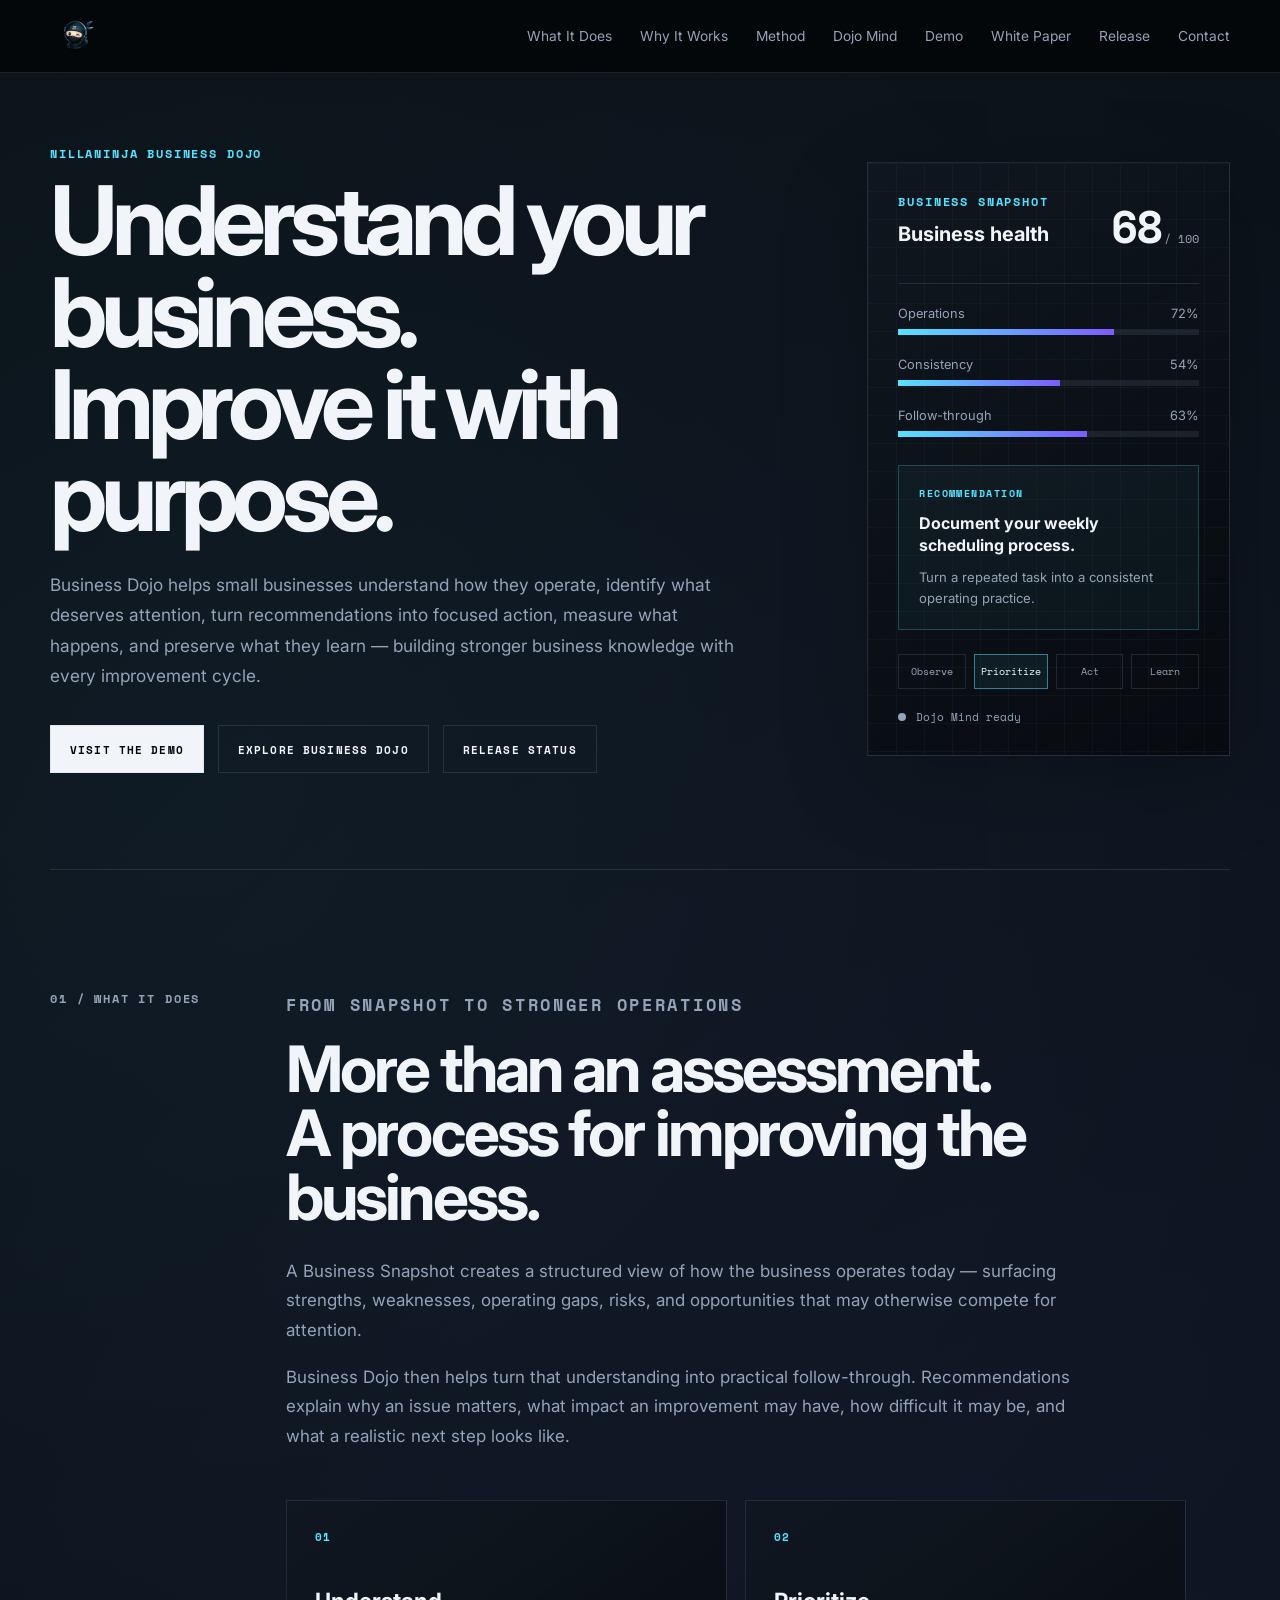
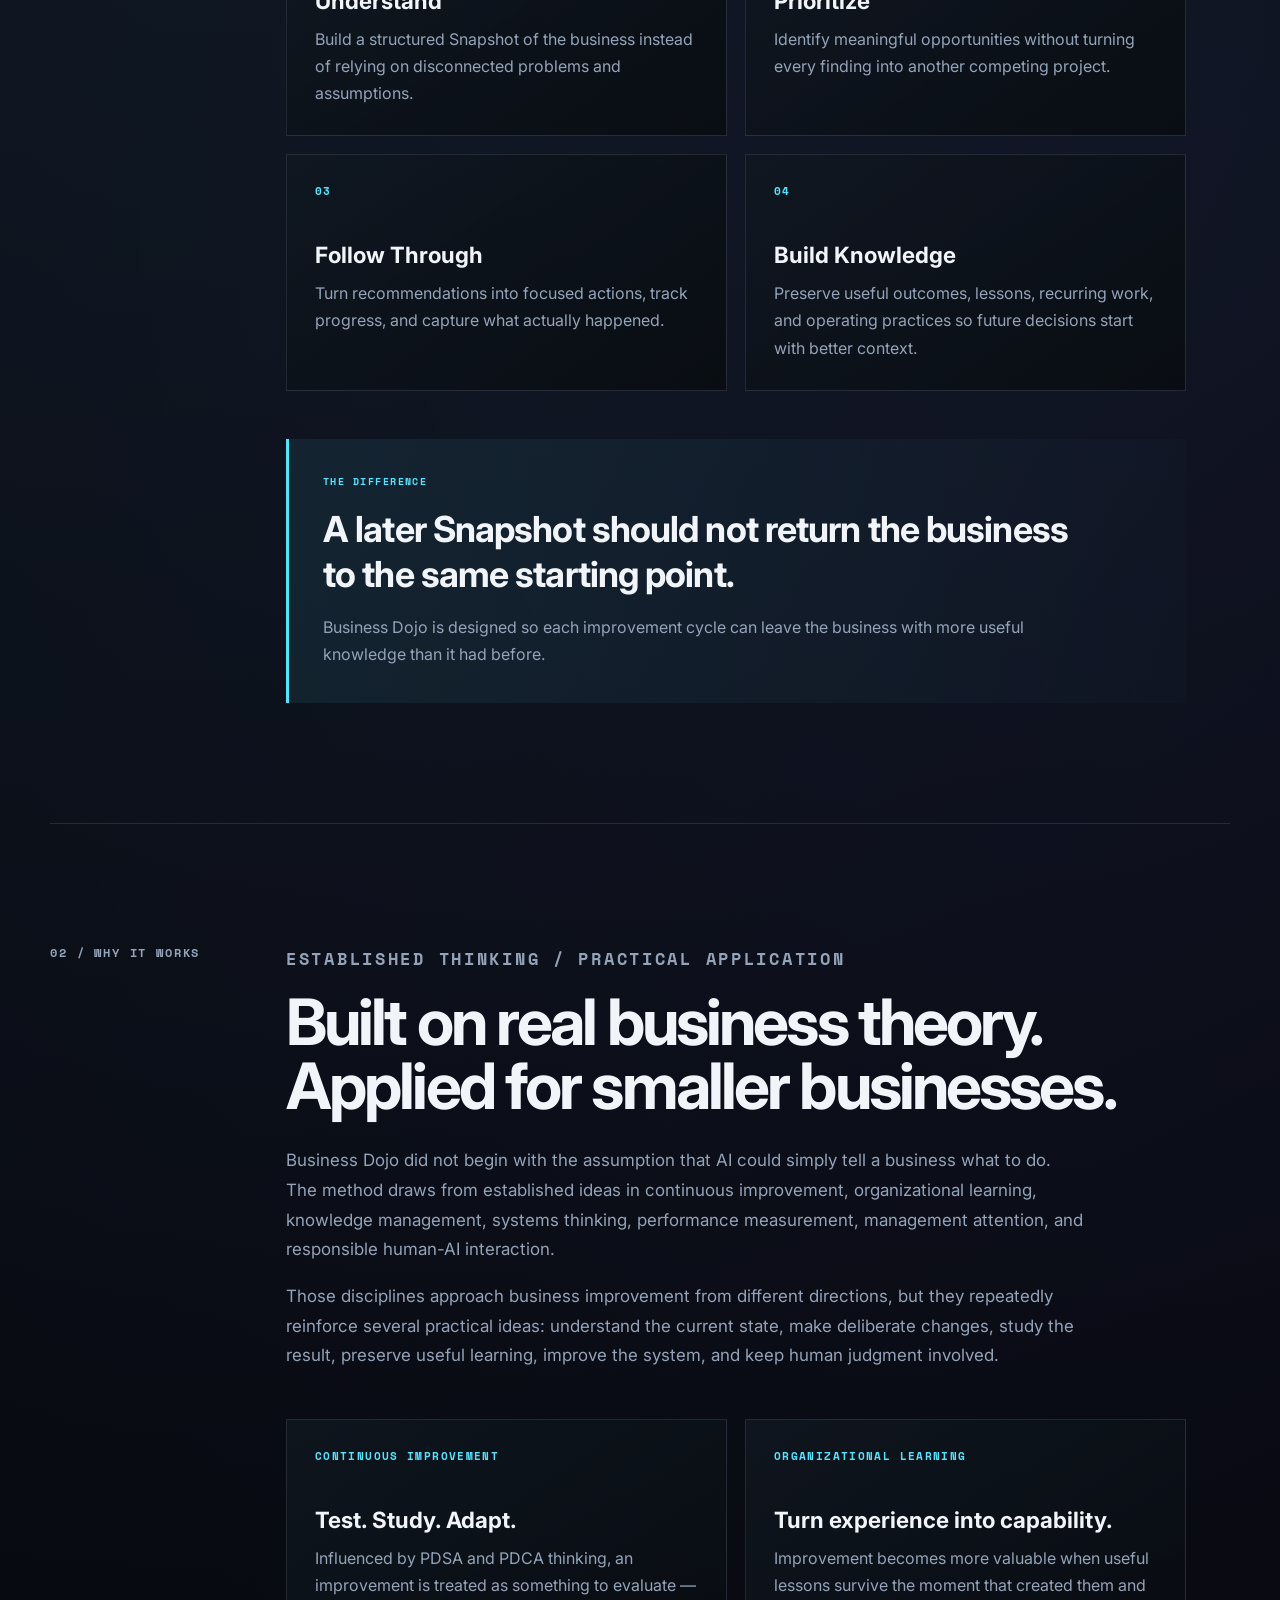
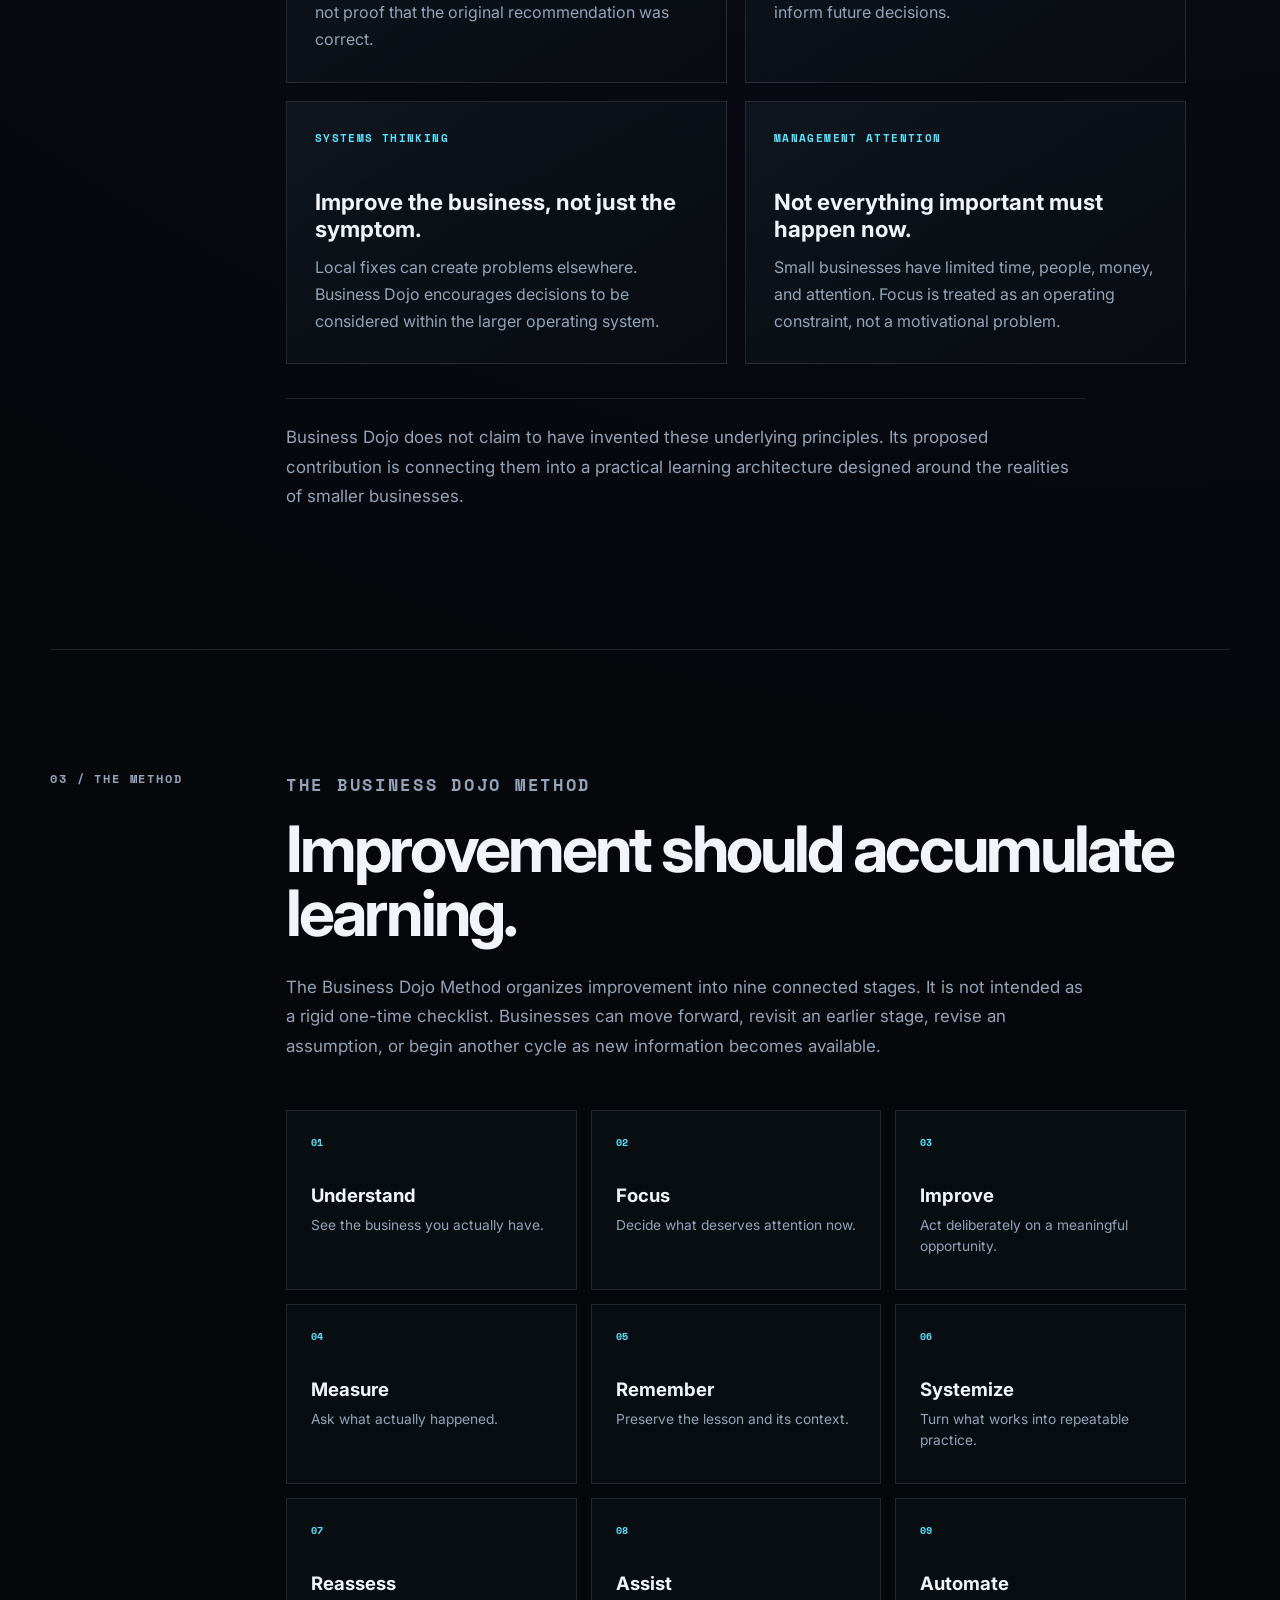
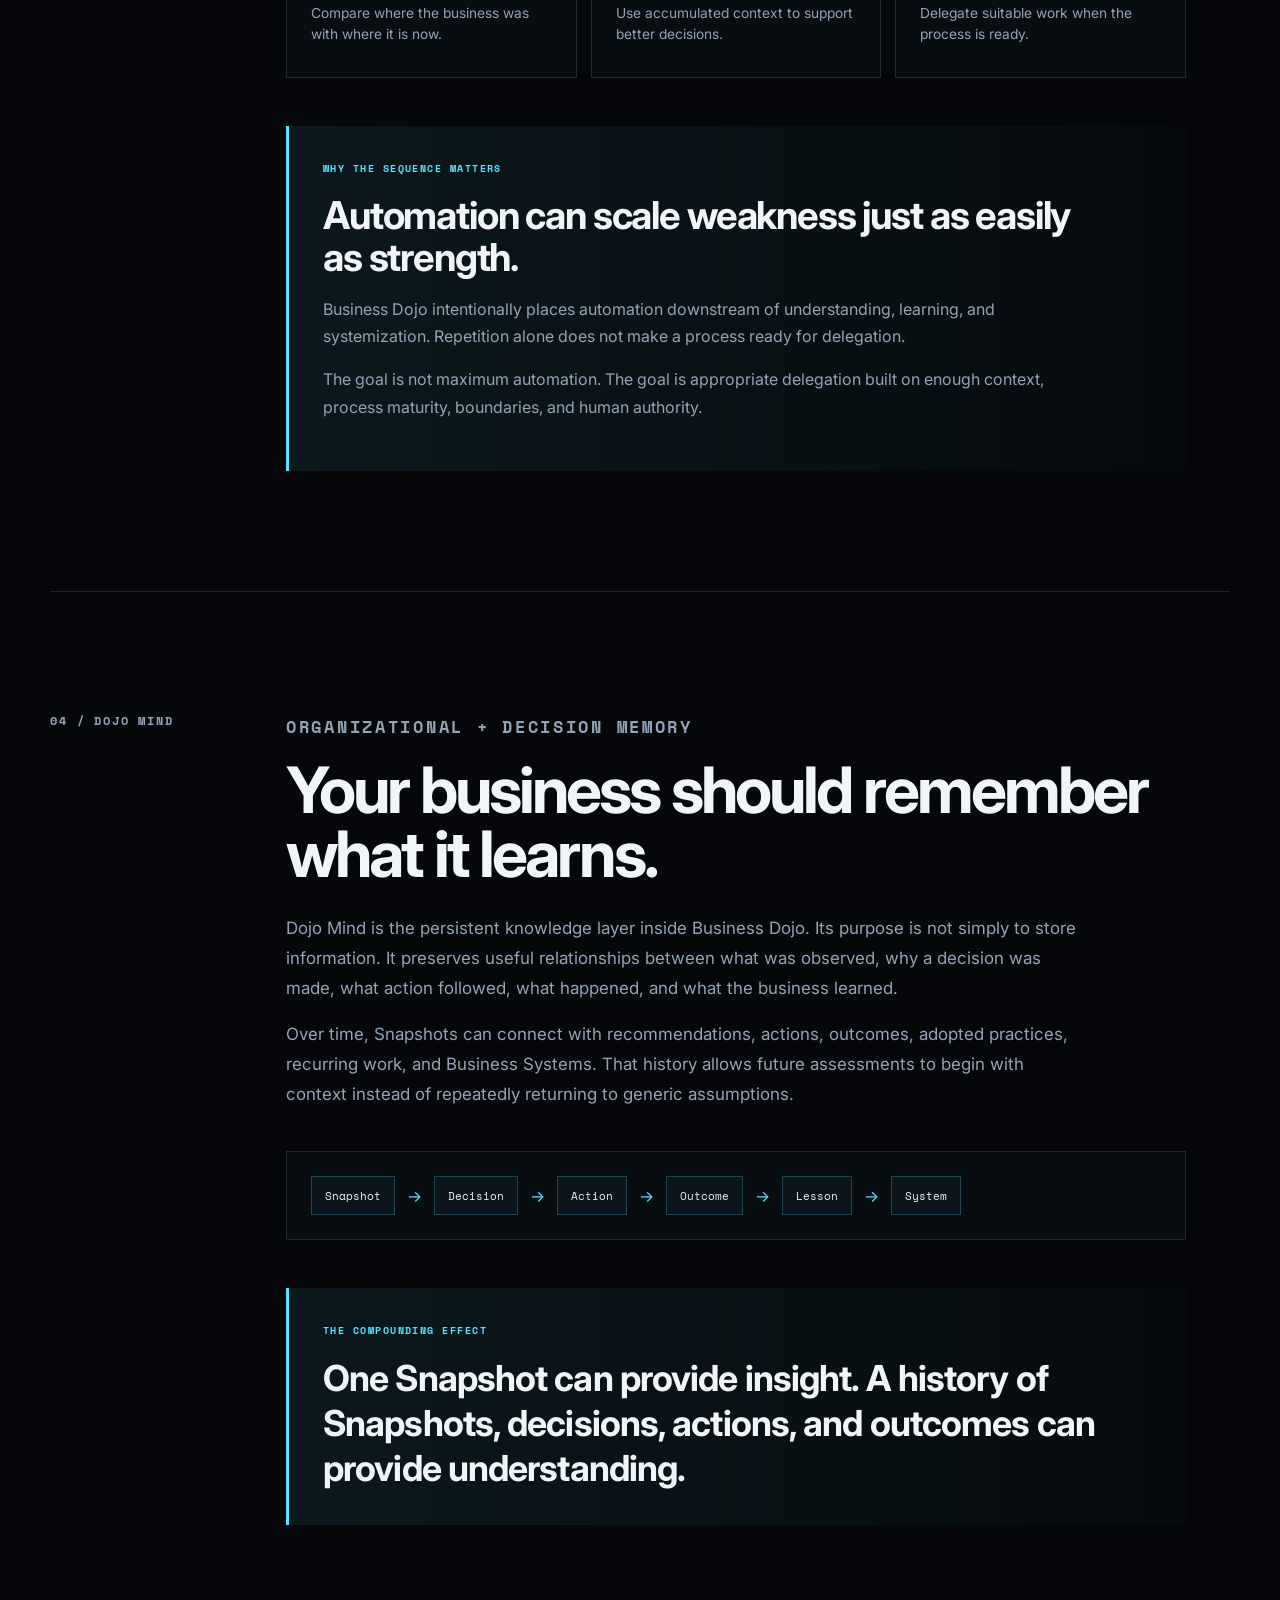
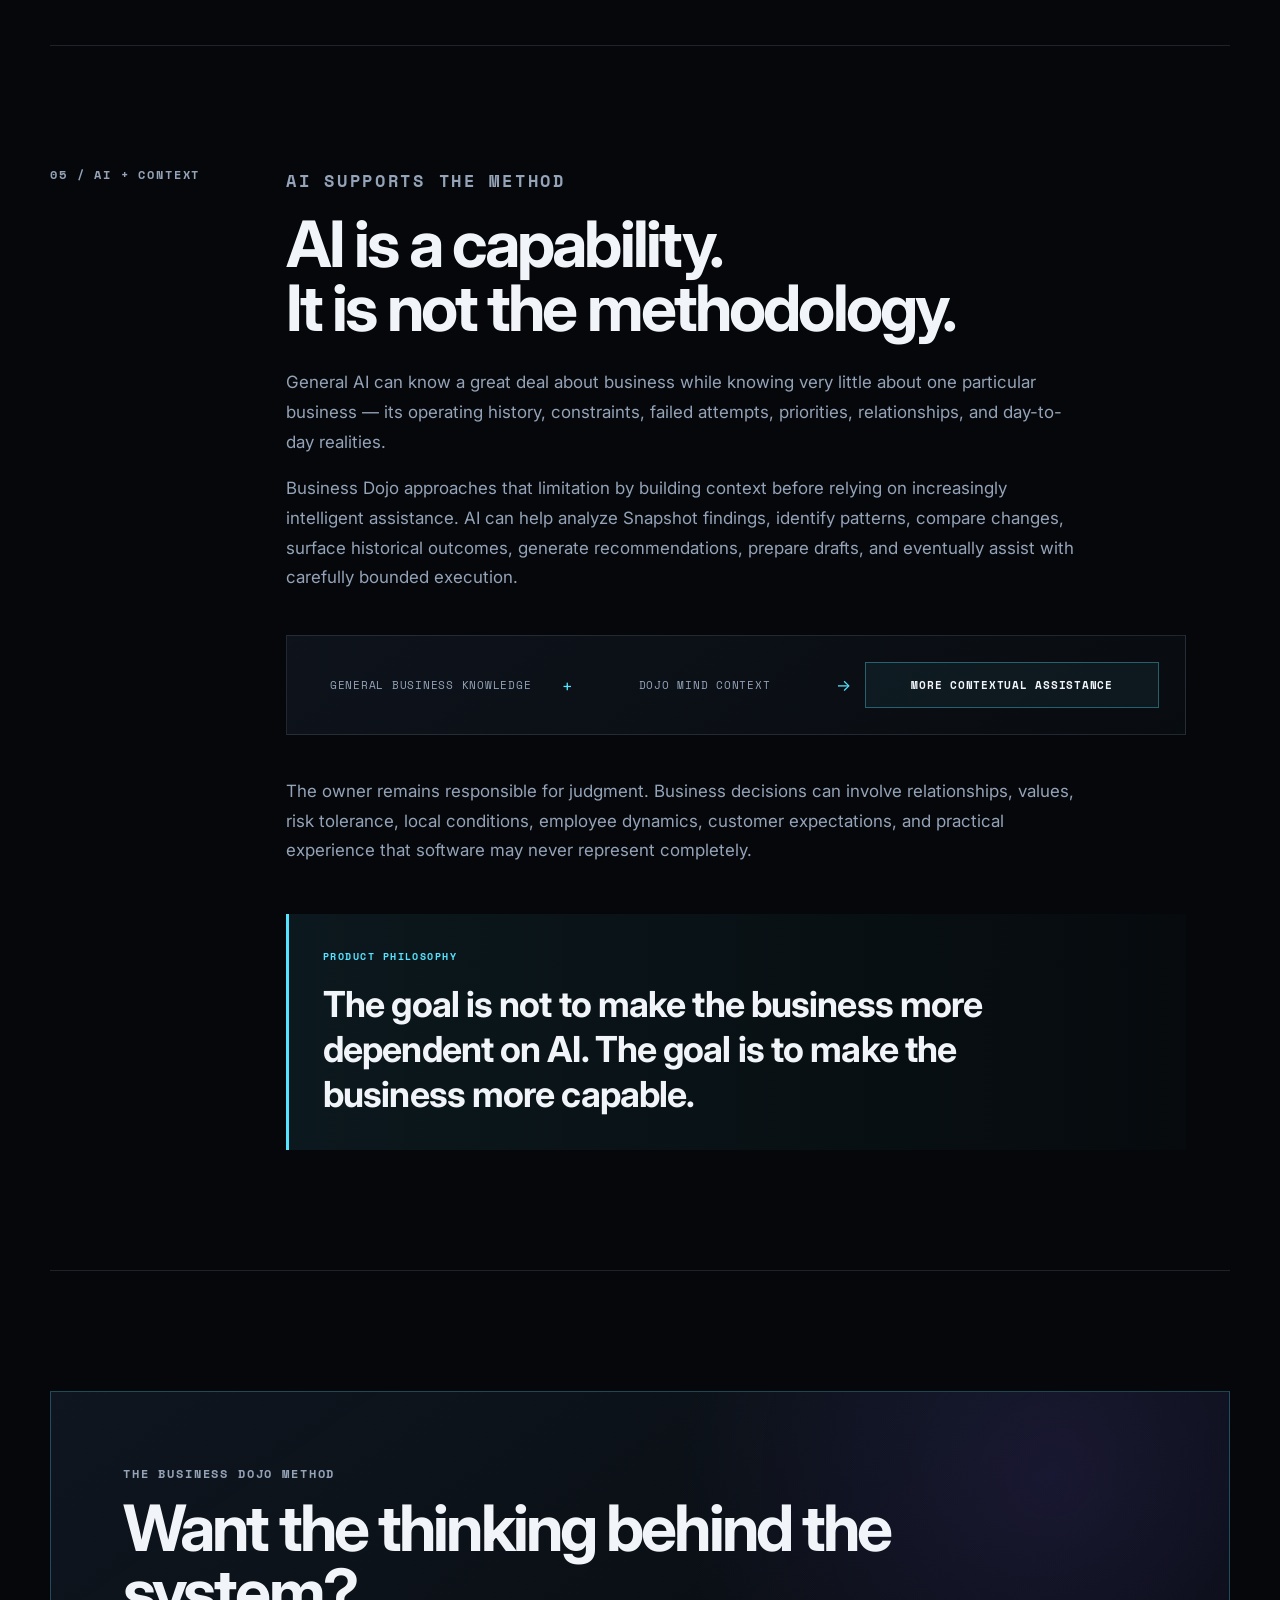
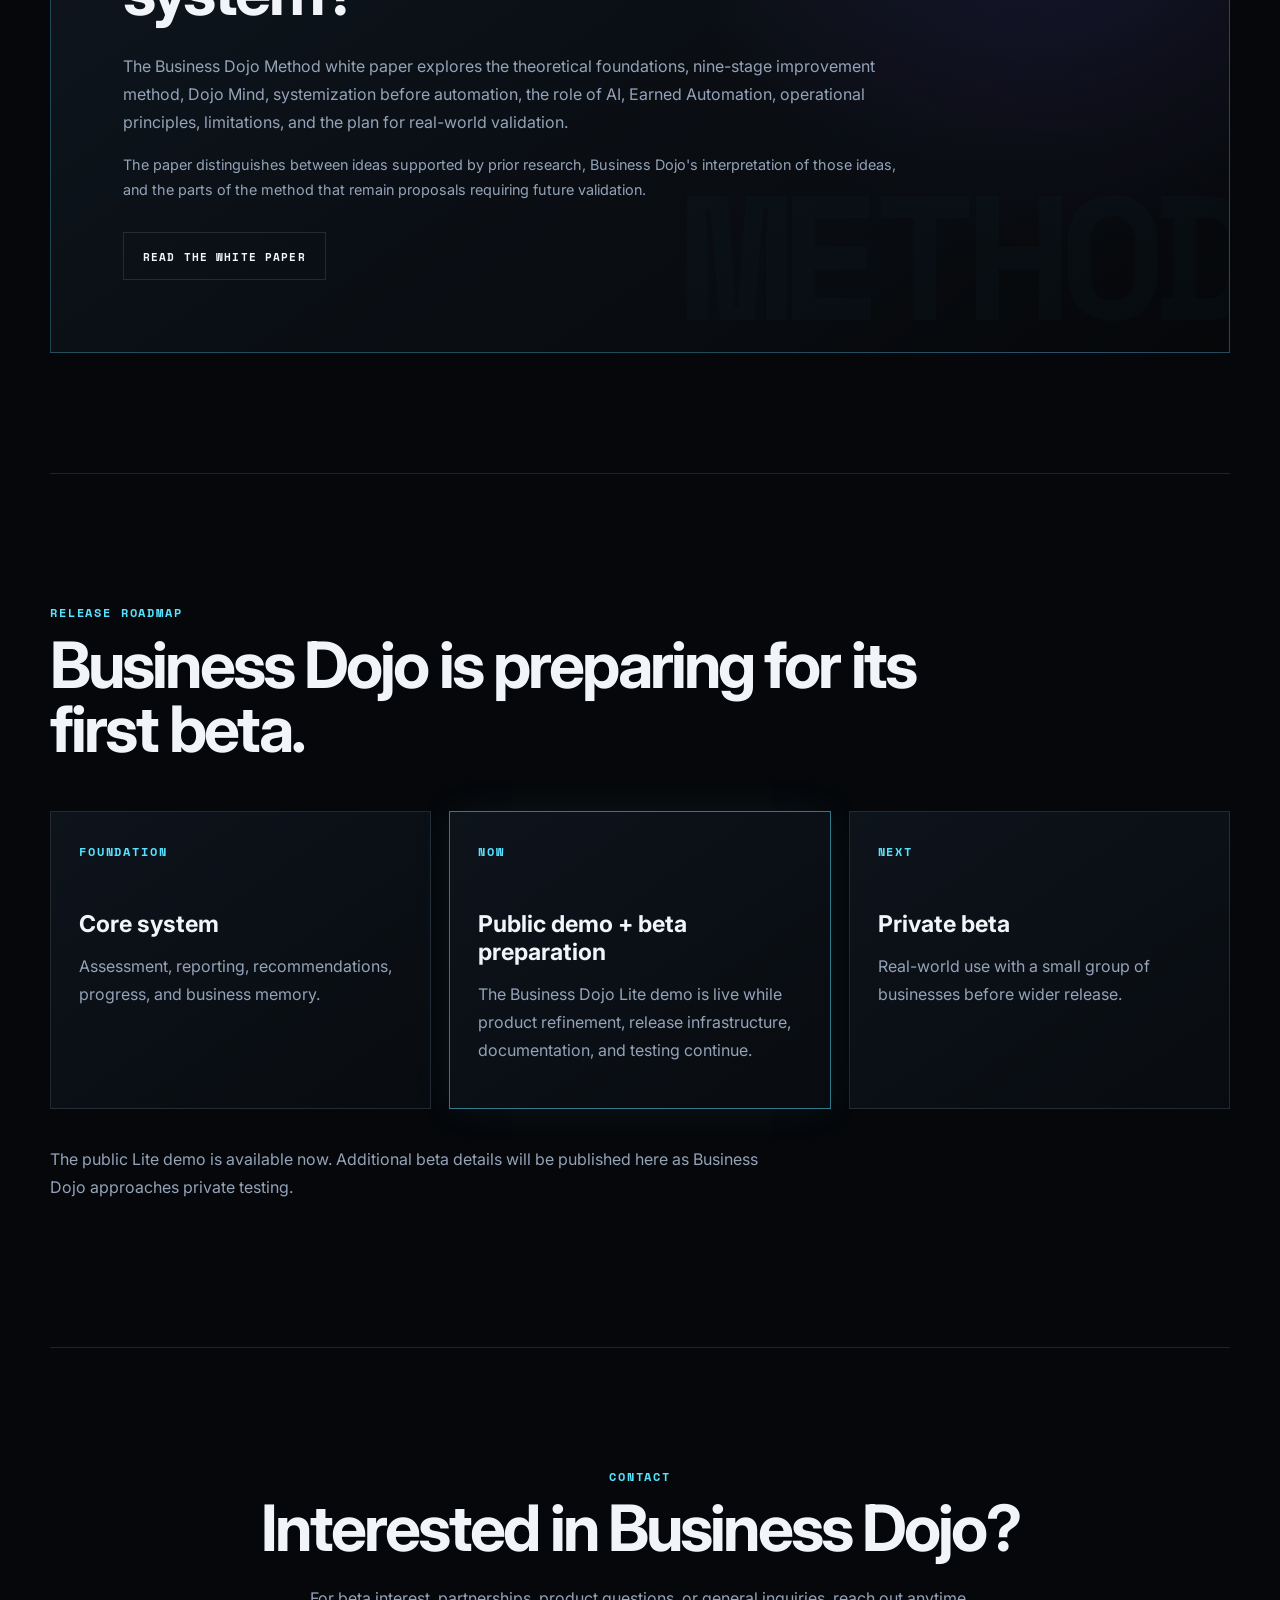
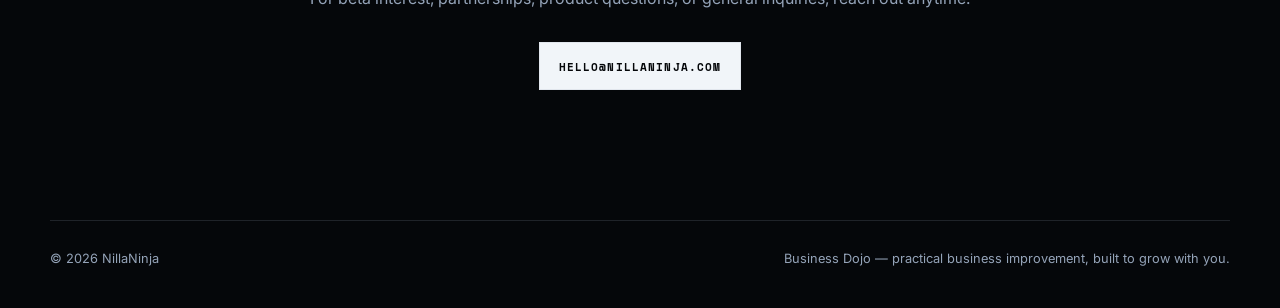
==== index.html @ 805e082b "Polish public release messaging" ====
<!DOCTYPE html>
<html lang="en">
<head>
  <meta charset="UTF-8" />
  <meta name="viewport" content="width=device-width, initial-scale=1.0" />

  <title>Business Dojo | Small Business Improvement System | NillaNinja</title>

  <meta
    name="description"
    content="Business Dojo helps small businesses assess operations, prioritize improvements, track outcomes, preserve business knowledge, and build stronger systems over time."
  />
  <meta name="robots" content="index, follow" />
  <meta name="author" content="NillaNinja" />

  <link rel="canonical" href="https://nillaninja.com/" />

  <meta property="og:type" content="website" />
  <meta property="og:image" content="https://nillaninja.com/assets/social/business-dojo-og.png" />
  <meta property="og:image:width" content="1200" />
  <meta property="og:image:height" content="630" />
  <meta property="og:site_name" content="NillaNinja" />
  <meta property="og:title" content="Business Dojo | Small Business Improvement System" />
  <meta
    property="og:description"
    content="Business Dojo helps small businesses assess operations, prioritize improvements, track outcomes, preserve business knowledge, and build stronger systems over time."
  />
  <meta property="og:url" content="https://nillaninja.com/" />

  <meta name="twitter:card" content="summary_large_image" />
  <meta name="twitter:image" content="https://nillaninja.com/assets/social/business-dojo-og.png" />
  <meta name="twitter:title" content="Business Dojo | Small Business Improvement System" />
  <meta
    name="twitter:description"
    content="Business Dojo helps small businesses assess operations, prioritize improvements, track outcomes, preserve business knowledge, and build stronger systems over time."
  />

  <link rel="preconnect" href="https://fonts.googleapis.com">
  <link rel="preconnect" href="https://fonts.gstatic.com" crossorigin>
  <link
    href="https://fonts.googleapis.com/css2?family=Inter:wght@400;500;600;700&family=Space+Mono:wght@400;700&display=swap"
    rel="stylesheet"
  >

  <link rel="stylesheet" href="styles.css" />
  <link rel="icon" href="/favicon.ico" sizes="any">
</head>

<body>
  <header class="site-header">
    <div class="site-header-inner">
      <a href="#top" class="brand brand-logo" aria-label="NillaNinja Business Dojo home">
        <img src="assets/brand/nillaninja-logo-half.png" alt="NillaNinja" />
      </a>

      <button
        class="mobile-menu-toggle"
        id="mobileMenuToggle"
        type="button"
        aria-expanded="false"
        aria-controls="primaryNav"
        aria-label="Open navigation menu"
      >
        <span></span>
        <span></span>
        <span></span>
      </button>

      <nav id="primaryNav" aria-label="Primary navigation">
        <a href="#about">What It Does</a>
        <a href="#foundation">Why It Works</a>
        <a href="#method">Method</a>
        <a href="#mind">Dojo Mind</a>
        <a href="demo.html">Demo</a>
        <a href="whitepaper.html">White Paper</a>
        <a href="#release">Release</a>
        <a href="#contact">Contact</a>
      </nav>
    </div>
  </header>

  <main id="top">
    <section class="hero">
      <div class="hero-copy">
        <p class="eyebrow">NILLANINJA BUSINESS DOJO</p>

        <h1>
          Understand your business.<br />
          Improve it with purpose.
        </h1>

        <p class="hero-text">
          Business Dojo helps small businesses understand how they operate,
          identify what deserves attention, turn recommendations into focused
          action, measure what happens, and preserve what they learn — building
          stronger business knowledge with every improvement cycle.
        </p>

        <div class="hero-actions">
          <a class="button button-primary" href="demo.html">Visit the Demo</a>
          <a class="button button-ghost" href="#about">Explore Business Dojo</a>
          <a class="button button-ghost" href="#release">Release Status</a>
        </div>
      </div>

      <aside class="hero-demo" aria-label="Business Dojo product preview">
        <div class="demo-header">
          <div>
            <p class="status-label">BUSINESS SNAPSHOT</p>
            <strong>Business health</strong>
          </div>

          <div class="demo-score">
            <span id="demoScore">68</span>
            <small>/ 100</small>
          </div>
        </div>

        <div class="demo-metric">
          <div class="demo-metric-row">
            <span>Operations</span>
            <span>72%</span>
          </div>
          <div class="demo-bar">
            <span style="--demo-width: 72%"></span>
          </div>
        </div>

        <div class="demo-metric">
          <div class="demo-metric-row">
            <span>Consistency</span>
            <span>54%</span>
          </div>
          <div class="demo-bar">
            <span style="--demo-width: 54%"></span>
          </div>
        </div>

        <div class="demo-metric">
          <div class="demo-metric-row">
            <span>Follow-through</span>
            <span>63%</span>
          </div>
          <div class="demo-bar">
            <span style="--demo-width: 63%"></span>
          </div>
        </div>

        <div class="demo-recommendation" id="demoRecommendation">
          <span class="demo-kicker">RECOMMENDATION</span>
          <strong>Document your weekly scheduling process.</strong>
          <p>Turn a repeated task into a consistent operating practice.</p>
        </div>

        <div class="demo-progress">
          <span class="demo-step is-active">Observe</span>
          <span class="demo-step">Prioritize</span>
          <span class="demo-step">Act</span>
          <span class="demo-step">Learn</span>
        </div>

        <div class="demo-memory" id="demoMemory">
          <span class="demo-memory-dot"></span>
          <span>Dojo Mind ready</span>
        </div>
      </aside>
    </section>

    <section id="about" class="content-section">
      <div class="section-label">01 / WHAT IT DOES</div>

      <div class="section-content">
        <p class="eyebrow">FROM SNAPSHOT TO STRONGER OPERATIONS</p>

        <h2>
          More than an assessment.<br />
          A process for improving the business.
        </h2>

        <p>
          A Business Snapshot creates a structured view of how the business
          operates today — surfacing strengths, weaknesses, operating gaps,
          risks, and opportunities that may otherwise compete for attention.
        </p>

        <p>
          Business Dojo then helps turn that understanding into practical
          follow-through. Recommendations explain why an issue matters, what
          impact an improvement may have, how difficult it may be, and what a
          realistic next step looks like.
        </p>

        <div class="capability-grid">
          <article>
            <span>01</span>
            <h3>Understand</h3>
            <p>
              Build a structured Snapshot of the business instead of relying
              on disconnected problems and assumptions.
            </p>
          </article>

          <article>
            <span>02</span>
            <h3>Prioritize</h3>
            <p>
              Identify meaningful opportunities without turning every finding
              into another competing project.
            </p>
          </article>

          <article>
            <span>03</span>
            <h3>Follow Through</h3>
            <p>
              Turn recommendations into focused actions, track progress, and
              capture what actually happened.
            </p>
          </article>

          <article>
            <span>04</span>
            <h3>Build Knowledge</h3>
            <p>
              Preserve useful outcomes, lessons, recurring work, and operating
              practices so future decisions start with better context.
            </p>
          </article>
        </div>

        <div class="statement-panel">
          <p class="statement-label">THE DIFFERENCE</p>
          <strong>
            A later Snapshot should not return the business to the same
            starting point.
          </strong>
          <p>
            Business Dojo is designed so each improvement cycle can leave the
            business with more useful knowledge than it had before.
          </p>
        </div>
      </div>
    </section>

    <section id="foundation" class="content-section">
      <div class="section-label">02 / WHY IT WORKS</div>

      <div class="section-content">
        <p class="eyebrow">ESTABLISHED THINKING / PRACTICAL APPLICATION</p>

        <h2>
          Built on real business theory.<br />
          Applied for smaller businesses.
        </h2>

        <p>
          Business Dojo did not begin with the assumption that AI could simply
          tell a business what to do. The method draws from established ideas
          in continuous improvement, organizational learning, knowledge
          management, systems thinking, performance measurement, management
          attention, and responsible human-AI interaction.
        </p>

        <p>
          Those disciplines approach business improvement from different
          directions, but they repeatedly reinforce several practical ideas:
          understand the current state, make deliberate changes, study the
          result, preserve useful learning, improve the system, and keep human
          judgment involved.
        </p>

        <div class="foundation-grid">
          <article>
            <span>CONTINUOUS IMPROVEMENT</span>
            <h3>Test. Study. Adapt.</h3>
            <p>
              Influenced by PDSA and PDCA thinking, an improvement is treated
              as something to evaluate — not proof that the original
              recommendation was correct.
            </p>
          </article>

          <article>
            <span>ORGANIZATIONAL LEARNING</span>
            <h3>Turn experience into capability.</h3>
            <p>
              Improvement becomes more valuable when useful lessons survive
              the moment that created them and inform future decisions.
            </p>
          </article>

          <article>
            <span>SYSTEMS THINKING</span>
            <h3>Improve the business, not just the symptom.</h3>
            <p>
              Local fixes can create problems elsewhere. Business Dojo
              encourages decisions to be considered within the larger
              operating system.
            </p>
          </article>

          <article>
            <span>MANAGEMENT ATTENTION</span>
            <h3>Not everything important must happen now.</h3>
            <p>
              Small businesses have limited time, people, money, and attention.
              Focus is treated as an operating constraint, not a motivational
              problem.
            </p>
          </article>
        </div>

        <p class="method-note">
          Business Dojo does not claim to have invented these underlying
          principles. Its proposed contribution is connecting them into a
          practical learning architecture designed around the realities of
          smaller businesses.
        </p>
      </div>
    </section>

    <section id="method" class="content-section">
      <div class="section-label">03 / THE METHOD</div>

      <div class="section-content">
        <p class="eyebrow">THE BUSINESS DOJO METHOD</p>

        <h2>
          Improvement should accumulate learning.
        </h2>

        <p>
          The Business Dojo Method organizes improvement into nine connected
          stages. It is not intended as a rigid one-time checklist. Businesses
          can move forward, revisit an earlier stage, revise an assumption, or
          begin another cycle as new information becomes available.
        </p>

        <div class="method-sequence-grid">
          <article>
            <span>01</span>
            <strong>Understand</strong>
            <p>See the business you actually have.</p>
          </article>

          <article>
            <span>02</span>
            <strong>Focus</strong>
            <p>Decide what deserves attention now.</p>
          </article>

          <article>
            <span>03</span>
            <strong>Improve</strong>
            <p>Act deliberately on a meaningful opportunity.</p>
          </article>

          <article>
            <span>04</span>
            <strong>Measure</strong>
            <p>Ask what actually happened.</p>
          </article>

          <article>
            <span>05</span>
            <strong>Remember</strong>
            <p>Preserve the lesson and its context.</p>
          </article>

          <article>
            <span>06</span>
            <strong>Systemize</strong>
            <p>Turn what works into repeatable practice.</p>
          </article>

          <article>
            <span>07</span>
            <strong>Reassess</strong>
            <p>Compare where the business was with where it is now.</p>
          </article>

          <article>
            <span>08</span>
            <strong>Assist</strong>
            <p>Use accumulated context to support better decisions.</p>
          </article>

          <article>
            <span>09</span>
            <strong>Automate</strong>
            <p>Delegate suitable work when the process is ready.</p>
          </article>
        </div>

        <div class="sequence-callout">
          <p class="statement-label">WHY THE SEQUENCE MATTERS</p>

          <h3>Automation can scale weakness just as easily as strength.</h3>

          <p>
            Business Dojo intentionally places automation downstream of
            understanding, learning, and systemization. Repetition alone does
            not make a process ready for delegation.
          </p>

          <p>
            The goal is not maximum automation. The goal is appropriate
            delegation built on enough context, process maturity, boundaries,
            and human authority.
          </p>
        </div>
      </div>
    </section>

    <section id="mind" class="content-section">
      <div class="section-label">04 / DOJO MIND</div>

      <div class="section-content">
        <p class="eyebrow">ORGANIZATIONAL + DECISION MEMORY</p>

        <h2>
          Your business should remember what it learns.
        </h2>

        <p>
          Dojo Mind is the persistent knowledge layer inside Business Dojo.
          Its purpose is not simply to store information. It preserves useful
          relationships between what was observed, why a decision was made,
          what action followed, what happened, and what the business learned.
        </p>

        <p>
          Over time, Snapshots can connect with recommendations, actions,
          outcomes, adopted practices, recurring work, and Business Systems.
          That history allows future assessments to begin with context instead
          of repeatedly returning to generic assumptions.
        </p>

        <div class="memory-flow">
          <span>Snapshot</span>
          <b>→</b>
          <span>Decision</span>
          <b>→</b>
          <span>Action</span>
          <b>→</b>
          <span>Outcome</span>
          <b>→</b>
          <span>Lesson</span>
          <b>→</b>
          <span>System</span>
        </div>

        <div class="statement-panel">
          <p class="statement-label">THE COMPOUNDING EFFECT</p>
          <strong>
            One Snapshot can provide insight. A history of Snapshots,
            decisions, actions, and outcomes can provide understanding.
          </strong>
        </div>
      </div>
    </section>

    <section id="ai" class="content-section">
      <div class="section-label">05 / AI + CONTEXT</div>

      <div class="section-content">
        <p class="eyebrow">AI SUPPORTS THE METHOD</p>

        <h2>
          AI is a capability.<br />
          It is not the methodology.
        </h2>

        <p>
          General AI can know a great deal about business while knowing very
          little about one particular business — its operating history,
          constraints, failed attempts, priorities, relationships, and
          day-to-day realities.
        </p>

        <p>
          Business Dojo approaches that limitation by building context before
          relying on increasingly intelligent assistance. AI can help analyze
          Snapshot findings, identify patterns, compare changes, surface
          historical outcomes, generate recommendations, prepare drafts, and
          eventually assist with carefully bounded execution.
        </p>

        <div class="ai-principle">
          <span>GENERAL BUSINESS KNOWLEDGE</span>
          <b>+</b>
          <span>DOJO MIND CONTEXT</span>
          <b>→</b>
          <strong>MORE CONTEXTUAL ASSISTANCE</strong>
        </div>

        <p>
          The owner remains responsible for judgment. Business decisions can
          involve relationships, values, risk tolerance, local conditions,
          employee dynamics, customer expectations, and practical experience
          that software may never represent completely.
        </p>

        <div class="statement-panel">
          <p class="statement-label">PRODUCT PHILOSOPHY</p>
          <strong>
            The goal is not to make the business more dependent on AI.
            The goal is to make the business more capable.
          </strong>
        </div>
      </div>
    </section>

    <section class="whitepaper-preview">
      <div class="whitepaper-preview-inner">
        <p class="eyebrow">THE BUSINESS DOJO METHOD</p>

        <h2>Want the thinking behind the system?</h2>

        <p>
          The Business Dojo Method white paper explores the theoretical
          foundations, nine-stage improvement method, Dojo Mind, systemization
          before automation, the role of AI, Earned Automation, operational
          principles, limitations, and the plan for real-world validation.
        </p>

        <p class="whitepaper-disclaimer">
          The paper distinguishes between ideas supported by prior research,
          Business Dojo's interpretation of those ideas, and the parts of the
          method that remain proposals requiring future validation.
        </p>

        <a class="button button-ghost" href="whitepaper.html">
          Read the White Paper
        </a>
      </div>
    </section>

    <section id="release" class="release-section">
      <p class="eyebrow">RELEASE ROADMAP</p>

      <h2>Business Dojo is preparing for its first beta.</h2>

      <div class="release-grid">
        <article class="release-card complete">
          <span>FOUNDATION</span>
          <strong>Core system</strong>
          <p>Assessment, reporting, recommendations, progress, and business memory.</p>
        </article>

        <article class="release-card active">
          <span>NOW</span>
          <strong>Public demo + beta preparation</strong>
          <p>The Business Dojo Lite demo is live while product refinement, release infrastructure, documentation, and testing continue.</p>
        </article>

        <article class="release-card upcoming">
          <span>NEXT</span>
          <strong>Private beta</strong>
          <p>Real-world use with a small group of businesses before wider release.</p>
        </article>
      </div>

      <p class="release-note">
        The public Lite demo is available now. Additional beta details will be
        published here as Business Dojo approaches private testing.
      </p>
    </section>

    <section id="contact" class="contact-section">
      <p class="eyebrow">CONTACT</p>

      <h2>Interested in Business Dojo?</h2>

      <p>
        For beta interest, partnerships, product questions, or general
        inquiries, reach out anytime.
      </p>

      <a class="button button-primary" href="mailto:hello@nillaninja.com">
        hello@nillaninja.com
      </a>
    </section>
  </main>

  <footer class="site-footer">
    <span>© 2026 NillaNinja</span>
    <span>Business Dojo — practical business improvement, built to grow with you.</span>
  </footer>

  <script src="script.js"></script>
</body>
</html>
---- styles.css ----
:root {
  --bg: #05070a;
  --bg-soft: #090d12;
  --panel: #0b1016;
  --panel-raised: #101720;
  --text: #f1f5f9;
  --muted: #94a3b8;
  --line: rgba(148, 163, 184, 0.18);
  --accent: #57e3ff;
  --accent-2: #7c5cff;
  --max-width: 1180px;
}

* {
  box-sizing: border-box;
}

html {
  scroll-behavior: smooth;
}

body {
  margin: 0;
  min-height: 100vh;
  background:
    radial-gradient(circle at 15% 8%, rgba(87, 227, 255, 0.08), transparent 28%),
    radial-gradient(circle at 88% 18%, rgba(124, 92, 255, 0.08), transparent 30%),
    var(--bg);
  color: var(--text);
  font-family: Inter, sans-serif;
}

a {
  color: inherit;
  text-decoration: none;
}

button {
  font: inherit;
}

img {
  max-width: 100%;
  display: block;
}

.site-header {
  position: sticky;
  top: 0;
  z-index: 50;
  display: flex;
  align-items: center;
  justify-content: space-between;
  width: min(var(--max-width), calc(100% - 48px));
  margin: 0 auto;
  padding: 22px 0;
  backdrop-filter: blur(18px);
  background: linear-gradient(
    to bottom,
    rgba(5, 7, 10, 0.88),
    rgba(5, 7, 10, 0.58)
  );
}

.brand-logo img {
  width: 180px;
  height: auto;
}

nav {
  display: flex;
  align-items: center;
  gap: 28px;
}

nav a {
  color: var(--muted);
  font-size: 0.86rem;
  transition: color 180ms ease;
}

nav a:hover,
nav a:focus-visible {
  color: var(--text);
}

.mobile-menu-toggle {
  display: none;
  width: 44px;
  height: 44px;
  padding: 10px;
  border: 1px solid var(--line);
  background: transparent;
  cursor: pointer;
}

.mobile-menu-toggle span {
  display: block;
  height: 1px;
  margin: 5px 0;
  background: var(--text);
}

main {
  overflow: hidden;
}

.hero,
.content-section,
.release-section,
.site-footer {
  width: min(var(--max-width), calc(100% - 48px));
  margin: 0 auto;
}

.hero {
  min-height: 84vh;
  display: grid;
  grid-template-columns: minmax(0, 1.35fr) minmax(300px, 0.65fr);
  align-items: center;
  gap: 64px;
  padding-top: 72px;
  padding-bottom: 96px;
}

.hero-copy {
  max-width: 820px;
}

.eyebrow,
.status-label,
.section-label,
.process-grid span,
.release-card > span {
  color: var(--accent);
  font-family: "Space Mono", monospace;
  font-size: 0.72rem;
  font-weight: 700;
  letter-spacing: 0.16em;
}

h1,
h2,
h3,
p {
  margin-top: 0;
}

h1 {
  margin-bottom: 28px;
  font-size: clamp(3.7rem, 7.5vw, 7.4rem);
  line-height: 0.96;
  letter-spacing: -0.065em;
}

h2 {
  margin-bottom: 28px;
  font-size: clamp(2.5rem, 5vw, 4.8rem);
  line-height: 1;
  letter-spacing: -0.045em;
}

h3 {
  margin-bottom: 12px;
  font-size: 1.25rem;
}

.hero-text,
.section-content > p,
.process-grid p,
.hero-status p,
.release-card p,
.release-note {
  color: var(--muted);
  line-height: 1.75;
}

.hero-text {
  max-width: 700px;
  margin-bottom: 0;
  font-size: 1.08rem;
}

.hero-actions {
  display: flex;
  flex-wrap: wrap;
  gap: 14px;
  margin-top: 34px;
}

.button {
  display: inline-flex;
  align-items: center;
  justify-content: center;
  min-height: 48px;
  padding: 14px 19px;
  border: 1px solid var(--line);
  cursor: pointer;
  font-family: "Space Mono", monospace;
  font-size: 0.71rem;
  font-weight: 700;
  letter-spacing: 0.1em;
  text-transform: uppercase;
  transition:
    transform 180ms ease,
    border-color 180ms ease,
    background 180ms ease;
}

.button:hover,
.button:focus-visible {
  transform: translateY(-2px);
}

.button-primary {
  background: var(--text);
  color: var(--bg);
}

.button-ghost {
  background: transparent;
  color: var(--text);
}

.button-ghost:hover,
.button-ghost:focus-visible {
  border-color: rgba(87, 227, 255, 0.45);
  background: rgba(87, 227, 255, 0.05);
}

.hero-status {
  position: relative;
  padding: 30px;
  border: 1px solid var(--line);
  background:
    linear-gradient(145deg, rgba(16, 23, 32, 0.9), rgba(5, 7, 10, 0.72));
  overflow: hidden;
}

.hero-status::before {
  content: "";
  position: absolute;
  inset: 0;
  background:
    linear-gradient(rgba(87, 227, 255, 0.04) 1px, transparent 1px),
    linear-gradient(90deg, rgba(87, 227, 255, 0.04) 1px, transparent 1px);
  background-size: 28px 28px;
  pointer-events: none;
}

.hero-status > * {
  position: relative;
}

.hero-status strong {
  display: block;
  margin: 18px 0 14px;
  font-size: clamp(1.8rem, 3vw, 2.7rem);
  line-height: 1.05;
}

.hero-status p:last-child {
  margin-bottom: 0;
}

.content-section {
  display: grid;
  grid-template-columns: 180px minmax(0, 1fr);
  gap: 56px;
  padding-top: 120px;
  padding-bottom: 120px;
  border-top: 1px solid var(--line);
}

.section-label {
  color: var(--muted);
}

.section-content {
  max-width: 900px;
}

.section-content > p {
  max-width: 800px;
  font-size: 1.06rem;
}

.process-grid {
  display: grid;
  grid-template-columns: repeat(2, minmax(0, 1fr));
  gap: 18px;
  margin-top: 48px;
}

.process-grid article {
  min-height: 220px;
  padding: 28px;
  border: 1px solid var(--line);
  background: linear-gradient(
    145deg,
    rgba(16, 23, 32, 0.78),
    rgba(8, 12, 17, 0.84)
  );
}

.process-grid h3 {
  margin-top: 48px;
  font-size: 1.45rem;
}

.release-section {
  padding-top: 130px;
  padding-bottom: 130px;
  border-top: 1px solid var(--line);
}

.release-section > h2 {
  max-width: 880px;
}

.release-grid {
  display: grid;
  grid-template-columns: repeat(3, minmax(0, 1fr));
  gap: 18px;
  margin-top: 50px;
}

.release-card {
  position: relative;
  min-height: 250px;
  padding: 28px;
  border: 1px solid var(--line);
  background: linear-gradient(
    145deg,
    rgba(16, 23, 32, 0.8),
    rgba(8, 12, 17, 0.88)
  );
}

.release-card.active {
  border-color: rgba(87, 227, 255, 0.5);
  box-shadow: 0 0 40px rgba(87, 227, 255, 0.06);
}

.release-card strong {
  display: block;
  margin: 50px 0 14px;
  font-size: 1.45rem;
}

.release-note {
  max-width: 720px;
  margin-top: 36px;
}

.site-footer {
  display: flex;
  justify-content: space-between;
  gap: 24px;
  padding-top: 30px;
  padding-bottom: 42px;
  border-top: 1px solid var(--line);
  color: var(--muted);
  font-size: 0.8rem;
}

@media (max-width: 900px) {
  .hero {
    grid-template-columns: 1fr;
    min-height: auto;
    gap: 40px;
    padding-top: 70px;
    padding-bottom: 90px;
  }

  .content-section {
    grid-template-columns: 1fr;
    gap: 30px;
    padding-top: 90px;
    padding-bottom: 90px;
  }

  .release-grid {
    grid-template-columns: 1fr;
  }
}

@media (max-width: 760px) {
  .site-header {
    width: min(var(--max-width), calc(100% - 28px));
  }

  .brand-logo img {
    width: 155px;
  }

  .mobile-menu-toggle {
    display: block;
  }

  nav {
    position: absolute;
    top: 74px;
    left: 0;
    right: 0;
    display: none;
    flex-direction: column;
    align-items: stretch;
    gap: 0;
    padding: 10px;
    border: 1px solid var(--line);
    background: rgba(5, 7, 10, 0.98);
  }

  nav.is-open {
    display: flex;
  }

  nav a {
    padding: 14px 12px;
  }

  .hero,
  .content-section,
  .release-section,
  .site-footer {
    width: calc(100% - 28px);
  }

  .hero {
    padding-top: 56px;
  }

  h1 {
    font-size: clamp(3.3rem, 15vw, 5.4rem);
  }

  .process-grid {
    grid-template-columns: 1fr;
  }

  .site-footer {
    flex-direction: column;
  }
}

@media (prefers-reduced-motion: reduce) {
  * {
    scroll-behavior: auto !important;
    transition-duration: 0.01ms !important;
  }
}


/* =========================================================
   COMPACT STICKY HEADER + ANCHOR OFFSET
   ========================================================= */

.site-header {
  min-height: 72px;
  padding-top: 10px;
  padding-bottom: 10px;
}

.brand-logo {
  display: flex;
  align-items: center;
  height: 52px;
  overflow: hidden;
}

.brand-logo img {
  width: auto;
  height: 52px;
  max-height: 52px;
  object-fit: contain;
}

#about,
#method,
#mind,
#release {
  scroll-margin-top: 92px;
}

@media (max-width: 760px) {
  .site-header {
    min-height: 64px;
    padding-top: 8px;
    padding-bottom: 8px;
  }

  .brand-logo {
    height: 46px;
  }

  .brand-logo img {
    height: 46px;
    max-height: 46px;
  }

  nav {
    top: 64px;
  }

  #about,
  #method,
  #mind,
  #release {
    scroll-margin-top: 82px;
  }
}

/* =========================================================
   HERO PRODUCT DEMO
   ========================================================= */

.hero-demo {
  position: relative;
  padding: 30px;
  border: 1px solid var(--line);
  background:
    linear-gradient(145deg, rgba(16, 23, 32, 0.94), rgba(5, 7, 10, 0.78));
  overflow: hidden;
  box-shadow: 0 24px 80px rgba(0, 0, 0, 0.22);
}

.hero-demo::before {
  content: "";
  position: absolute;
  inset: 0;
  background:
    linear-gradient(rgba(87, 227, 255, 0.035) 1px, transparent 1px),
    linear-gradient(90deg, rgba(87, 227, 255, 0.035) 1px, transparent 1px);
  background-size: 28px 28px;
  pointer-events: none;
}

.hero-demo > * {
  position: relative;
}

.demo-header {
  display: flex;
  align-items: flex-start;
  justify-content: space-between;
  gap: 20px;
  padding-bottom: 24px;
  border-bottom: 1px solid var(--line);
}

.demo-header strong {
  display: block;
  margin-top: 8px;
  font-size: 1.25rem;
}

.demo-score {
  display: flex;
  align-items: baseline;
  gap: 4px;
  font-family: "Space Mono", monospace;
}

.demo-score span {
  color: var(--text);
  font-size: 2.8rem;
  font-weight: 700;
  letter-spacing: -0.08em;
}

.demo-score small {
  color: var(--muted);
  font-size: 0.75rem;
}

.demo-metric {
  margin-top: 22px;
}

.demo-metric-row {
  display: flex;
  justify-content: space-between;
  gap: 18px;
  margin-bottom: 8px;
  color: var(--muted);
  font-size: 0.8rem;
}

.demo-bar {
  height: 6px;
  background: rgba(148, 163, 184, 0.12);
  overflow: hidden;
}

.demo-bar span {
  display: block;
  width: var(--demo-width);
  height: 100%;
  background: linear-gradient(90deg, var(--accent), var(--accent-2));
  transform-origin: left;
  animation: demoBarFill 1.1s ease both;
}

.demo-recommendation {
  margin-top: 28px;
  padding: 20px;
  border: 1px solid rgba(87, 227, 255, 0.24);
  background: rgba(87, 227, 255, 0.045);
  animation: demoCardIn 700ms ease 500ms both;
}

.demo-kicker {
  display: block;
  margin-bottom: 12px;
  color: var(--accent);
  font-family: "Space Mono", monospace;
  font-size: 0.64rem;
  font-weight: 700;
  letter-spacing: 0.14em;
}

.demo-recommendation strong {
  display: block;
  line-height: 1.35;
}

.demo-recommendation p {
  margin: 10px 0 0;
  color: var(--muted);
  font-size: 0.82rem;
  line-height: 1.6;
}

.demo-progress {
  display: grid;
  grid-template-columns: repeat(4, 1fr);
  gap: 8px;
  margin-top: 24px;
}

.demo-step {
  padding: 9px 6px;
  border: 1px solid var(--line);
  color: var(--muted);
  font-family: "Space Mono", monospace;
  font-size: 0.62rem;
  text-align: center;
  transition:
    color 250ms ease,
    border-color 250ms ease,
    background 250ms ease;
}

.demo-step.is-active {
  color: var(--text);
  border-color: rgba(87, 227, 255, 0.5);
  background: rgba(87, 227, 255, 0.07);
}

.demo-memory {
  display: flex;
  align-items: center;
  gap: 10px;
  margin-top: 20px;
  color: var(--muted);
  font-family: "Space Mono", monospace;
  font-size: 0.68rem;
}

.demo-memory-dot {
  width: 8px;
  height: 8px;
  border-radius: 50%;
  background: var(--muted);
  transition:
    background 250ms ease,
    box-shadow 250ms ease;
}

.demo-memory.is-updated {
  color: var(--text);
}

.demo-memory.is-updated .demo-memory-dot {
  background: var(--accent);
  box-shadow: 0 0 14px rgba(87, 227, 255, 0.8);
}

@keyframes demoBarFill {
  from {
    transform: scaleX(0);
  }

  to {
    transform: scaleX(1);
  }
}

@keyframes demoCardIn {
  from {
    opacity: 0;
    transform: translateY(10px);
  }

  to {
    opacity: 1;
    transform: translateY(0);
  }
}

/* =========================================================
   BUSINESS DOJO STORY SECTIONS
   ========================================================= */

#foundation,
#ai {
  scroll-margin-top: 92px;
}

.capability-grid,
.foundation-grid {
  display: grid;
  grid-template-columns: repeat(2, minmax(0, 1fr));
  gap: 18px;
  margin-top: 48px;
}

.capability-grid article,
.foundation-grid article {
  min-height: 230px;
  padding: 28px;
  border: 1px solid var(--line);
  background:
    linear-gradient(
      145deg,
      rgba(16, 23, 32, 0.82),
      rgba(8, 12, 17, 0.88)
    );
}

.capability-grid article > span,
.foundation-grid article > span {
  display: block;
  color: var(--accent);
  font-family: "Space Mono", monospace;
  font-size: 0.66rem;
  font-weight: 700;
  letter-spacing: 0.13em;
}

.capability-grid h3,
.foundation-grid h3 {
  margin-top: 42px;
  font-size: 1.4rem;
}

.capability-grid p,
.foundation-grid p {
  margin-bottom: 0;
  color: var(--muted);
  line-height: 1.7;
}

.statement-panel,
.sequence-callout {
  position: relative;
  margin-top: 48px;
  padding: 34px;
  border-left: 3px solid var(--accent);
  background:
    linear-gradient(
      90deg,
      rgba(87, 227, 255, 0.08),
      rgba(87, 227, 255, 0.015)
    );
}

.statement-label {
  margin-bottom: 18px;
  color: var(--accent);
  font-family: "Space Mono", monospace;
  font-size: 0.65rem;
  font-weight: 700;
  letter-spacing: 0.14em;
}

.statement-panel strong {
  display: block;
  max-width: 780px;
  font-size: clamp(1.5rem, 2.8vw, 2.4rem);
  line-height: 1.25;
  letter-spacing: -0.025em;
}

.statement-panel p:last-child {
  max-width: 760px;
  margin: 18px 0 0;
  color: var(--muted);
  line-height: 1.7;
}

.method-note {
  margin-top: 34px;
  padding-top: 24px;
  border-top: 1px solid var(--line);
  color: var(--muted);
  font-size: 0.93rem;
  line-height: 1.75;
}

.method-sequence-grid {
  display: grid;
  grid-template-columns: repeat(3, minmax(0, 1fr));
  gap: 14px;
  margin-top: 48px;
}

.method-sequence-grid article {
  min-height: 180px;
  padding: 24px;
  border: 1px solid var(--line);
  background: rgba(11, 16, 22, 0.7);
}

.method-sequence-grid article > span {
  display: block;
  margin-bottom: 34px;
  color: var(--accent);
  font-family: "Space Mono", monospace;
  font-size: 0.64rem;
  font-weight: 700;
}

.method-sequence-grid strong {
  display: block;
  margin-bottom: 9px;
  font-size: 1.16rem;
}

.method-sequence-grid p {
  margin-bottom: 0;
  color: var(--muted);
  font-size: 0.86rem;
  line-height: 1.55;
}

.sequence-callout h3 {
  max-width: 760px;
  margin: 0 0 18px;
  font-size: clamp(1.8rem, 3vw, 2.8rem);
  line-height: 1.1;
  letter-spacing: -0.03em;
}

.sequence-callout > p:not(.statement-label) {
  max-width: 780px;
  color: var(--muted);
  line-height: 1.7;
}

.memory-flow {
  display: flex;
  align-items: center;
  flex-wrap: wrap;
  gap: 12px;
  margin-top: 42px;
  padding: 24px;
  border: 1px solid var(--line);
  background: rgba(11, 16, 22, 0.7);
}

.memory-flow span {
  padding: 10px 13px;
  border: 1px solid rgba(87, 227, 255, 0.24);
  background: rgba(87, 227, 255, 0.04);
  font-family: "Space Mono", monospace;
  font-size: 0.7rem;
}

.memory-flow b {
  color: var(--accent);
  font-weight: 400;
}

.ai-principle {
  display: grid;
  grid-template-columns: 1fr auto 1fr auto 1.25fr;
  align-items: center;
  gap: 14px;
  margin: 42px 0;
  padding: 26px;
  border: 1px solid var(--line);
  background:
    linear-gradient(
      145deg,
      rgba(16, 23, 32, 0.8),
      rgba(8, 12, 17, 0.9)
    );
}

.ai-principle span,
.ai-principle strong {
  padding: 14px;
  text-align: center;
  font-family: "Space Mono", monospace;
  font-size: 0.67rem;
  line-height: 1.5;
  letter-spacing: 0.07em;
}

.ai-principle span {
  color: var(--muted);
}

.ai-principle strong {
  color: var(--text);
  border: 1px solid rgba(87, 227, 255, 0.35);
  background: rgba(87, 227, 255, 0.055);
}

.ai-principle b {
  color: var(--accent);
  font-weight: 400;
  text-align: center;
}

.whitepaper-preview {
  width: min(var(--max-width), calc(100% - 48px));
  margin: 0 auto;
  padding: 120px 0;
  border-top: 1px solid var(--line);
}

.whitepaper-preview-inner {
  position: relative;
  overflow: hidden;
  padding: clamp(34px, 6vw, 72px);
  border: 1px solid rgba(87, 227, 255, 0.28);
  background:
    radial-gradient(
      circle at 85% 15%,
      rgba(124, 92, 255, 0.13),
      transparent 34%
    ),
    linear-gradient(
      145deg,
      rgba(16, 23, 32, 0.94),
      rgba(5, 7, 10, 0.86)
    );
}

.whitepaper-preview-inner::after {
  content: "METHOD";
  position: absolute;
  right: -18px;
  bottom: -32px;
  color: rgba(87, 227, 255, 0.025);
  font-family: "Space Mono", monospace;
  font-size: clamp(5rem, 15vw, 11rem);
  font-weight: 700;
  letter-spacing: -0.08em;
  pointer-events: none;
}

.whitepaper-preview h2,
.whitepaper-preview p,
.whitepaper-preview a {
  position: relative;
  z-index: 1;
}

.whitepaper-preview h2 {
  max-width: 780px;
}

.whitepaper-preview p {
  max-width: 780px;
  color: var(--muted);
  line-height: 1.75;
}

.whitepaper-disclaimer {
  margin-bottom: 30px;
  font-size: 0.9rem;
}

@media (max-width: 900px) {
  .method-sequence-grid {
    grid-template-columns: repeat(2, minmax(0, 1fr));
  }

  .ai-principle {
    grid-template-columns: 1fr;
  }

  .ai-principle b {
    transform: rotate(90deg);
  }
}

@media (max-width: 760px) {
  #foundation,
  #ai {
    scroll-margin-top: 82px;
  }

  .capability-grid,
  .foundation-grid,
  .method-sequence-grid {
    grid-template-columns: 1fr;
  }

  .statement-panel,
  .sequence-callout {
    padding: 26px 22px;
  }

  .memory-flow {
    align-items: stretch;
  }

  .memory-flow span {
    flex: 1 1 100%;
    text-align: center;
  }

  .memory-flow b {
    width: 100%;
    text-align: center;
    transform: rotate(90deg);
  }

  .whitepaper-preview {
    width: calc(100% - 28px);
    padding: 90px 0;
  }
}

/* =========================================================
   FULL-WIDTH STICKY HEADER
   ========================================================= */

.site-header {
  width: 100%;
  max-width: none;
  margin: 0;
  padding: 0;
  background: rgba(5, 7, 10, 0.94);
  border-bottom: 1px solid var(--line);
}

.site-header-inner {
  display: flex;
  align-items: center;
  justify-content: space-between;
  width: min(var(--max-width), calc(100% - 48px));
  min-height: 72px;
  margin: 0 auto;
  padding: 10px 0;
}

@media (max-width: 760px) {
  .site-header-inner {
    width: calc(100% - 28px);
    min-height: 64px;
    padding: 8px 0;
  }

  nav {
    left: 0;
    right: 0;
    width: 100%;
  }
}

/* =========================================================
   CONTACT CTA
   ========================================================= */

.contact-section {
  width: min(var(--max-width), calc(100% - 48px));
  margin: 0 auto;
  padding: 120px 0 130px;
  border-top: 1px solid var(--line);
  text-align: center;
}

.contact-section h2 {
  max-width: 820px;
  margin: 0 auto 24px;
}

.contact-section > p:not(.eyebrow) {
  max-width: 680px;
  margin: 0 auto 30px;
  color: var(--muted);
  line-height: 1.75;
}

@media (max-width: 760px) {
  .contact-section {
    width: calc(100% - 28px);
    padding: 90px 0 100px;
  }
}
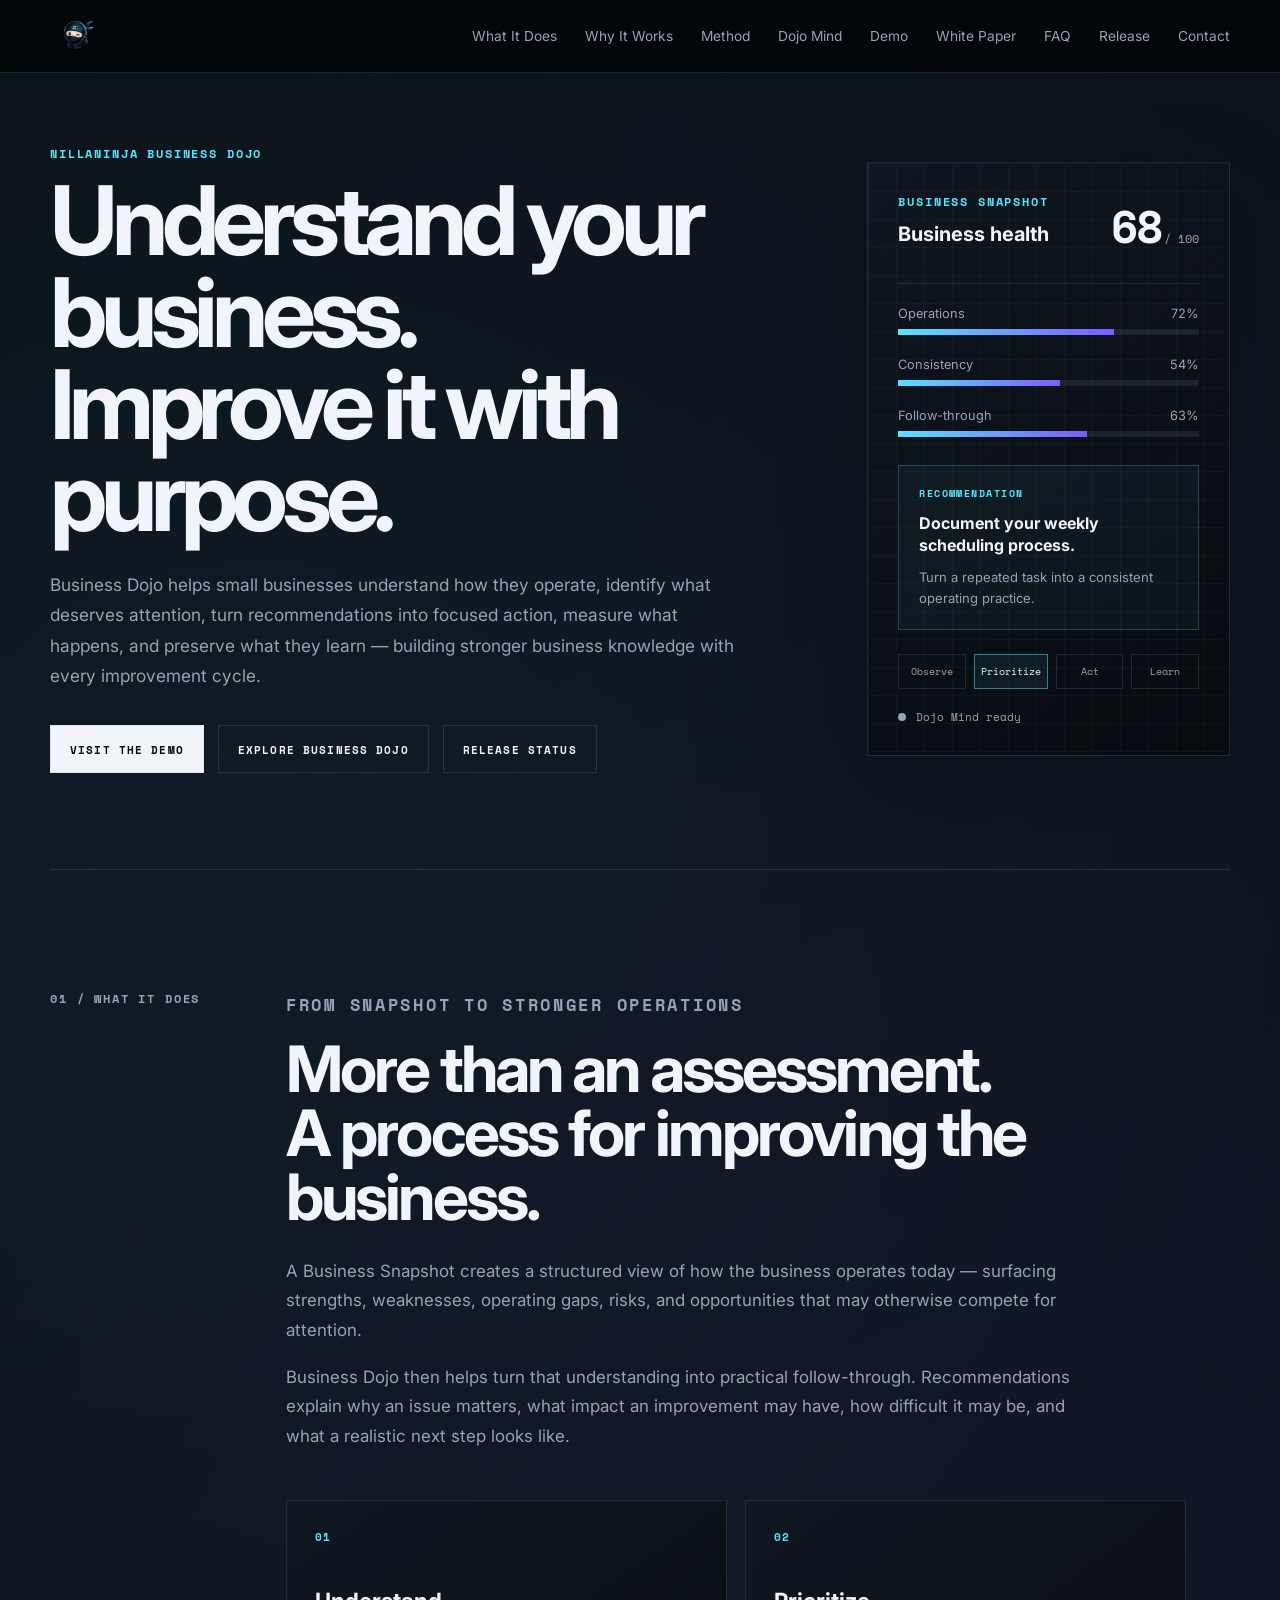
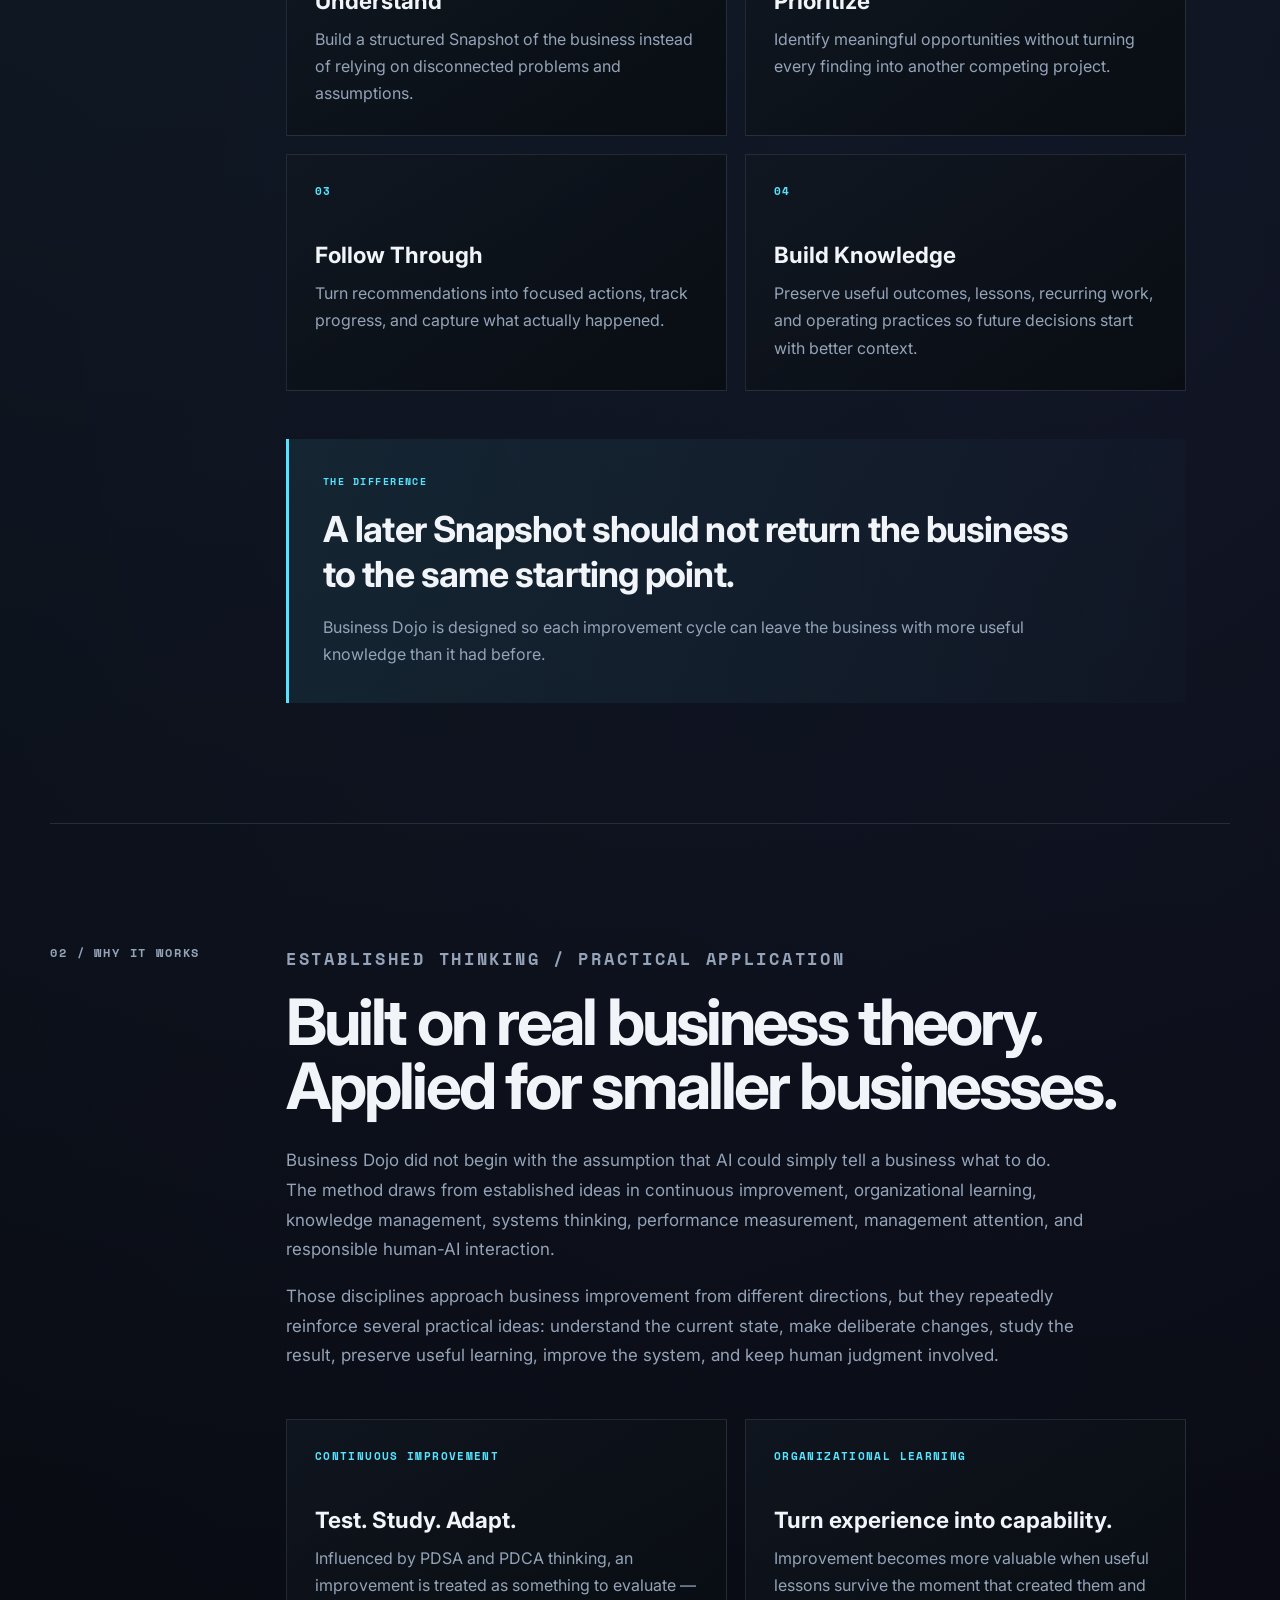
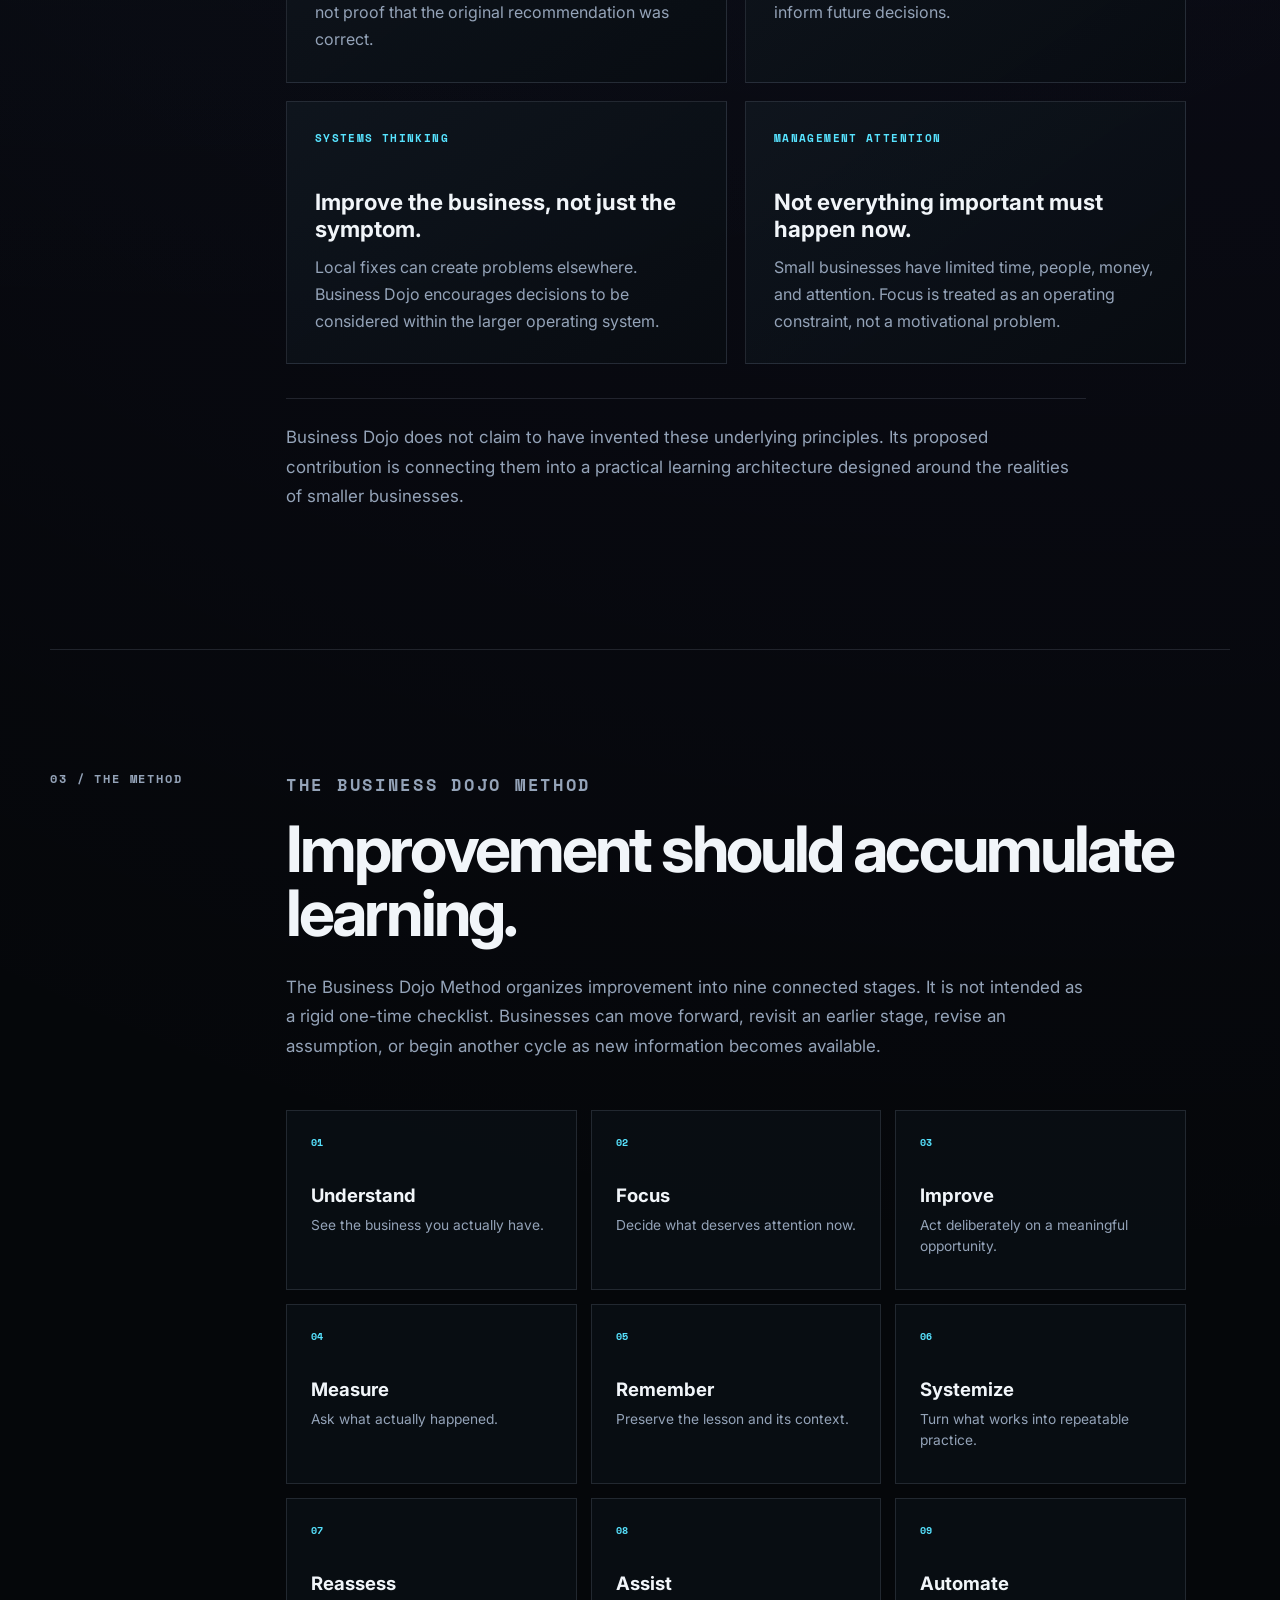
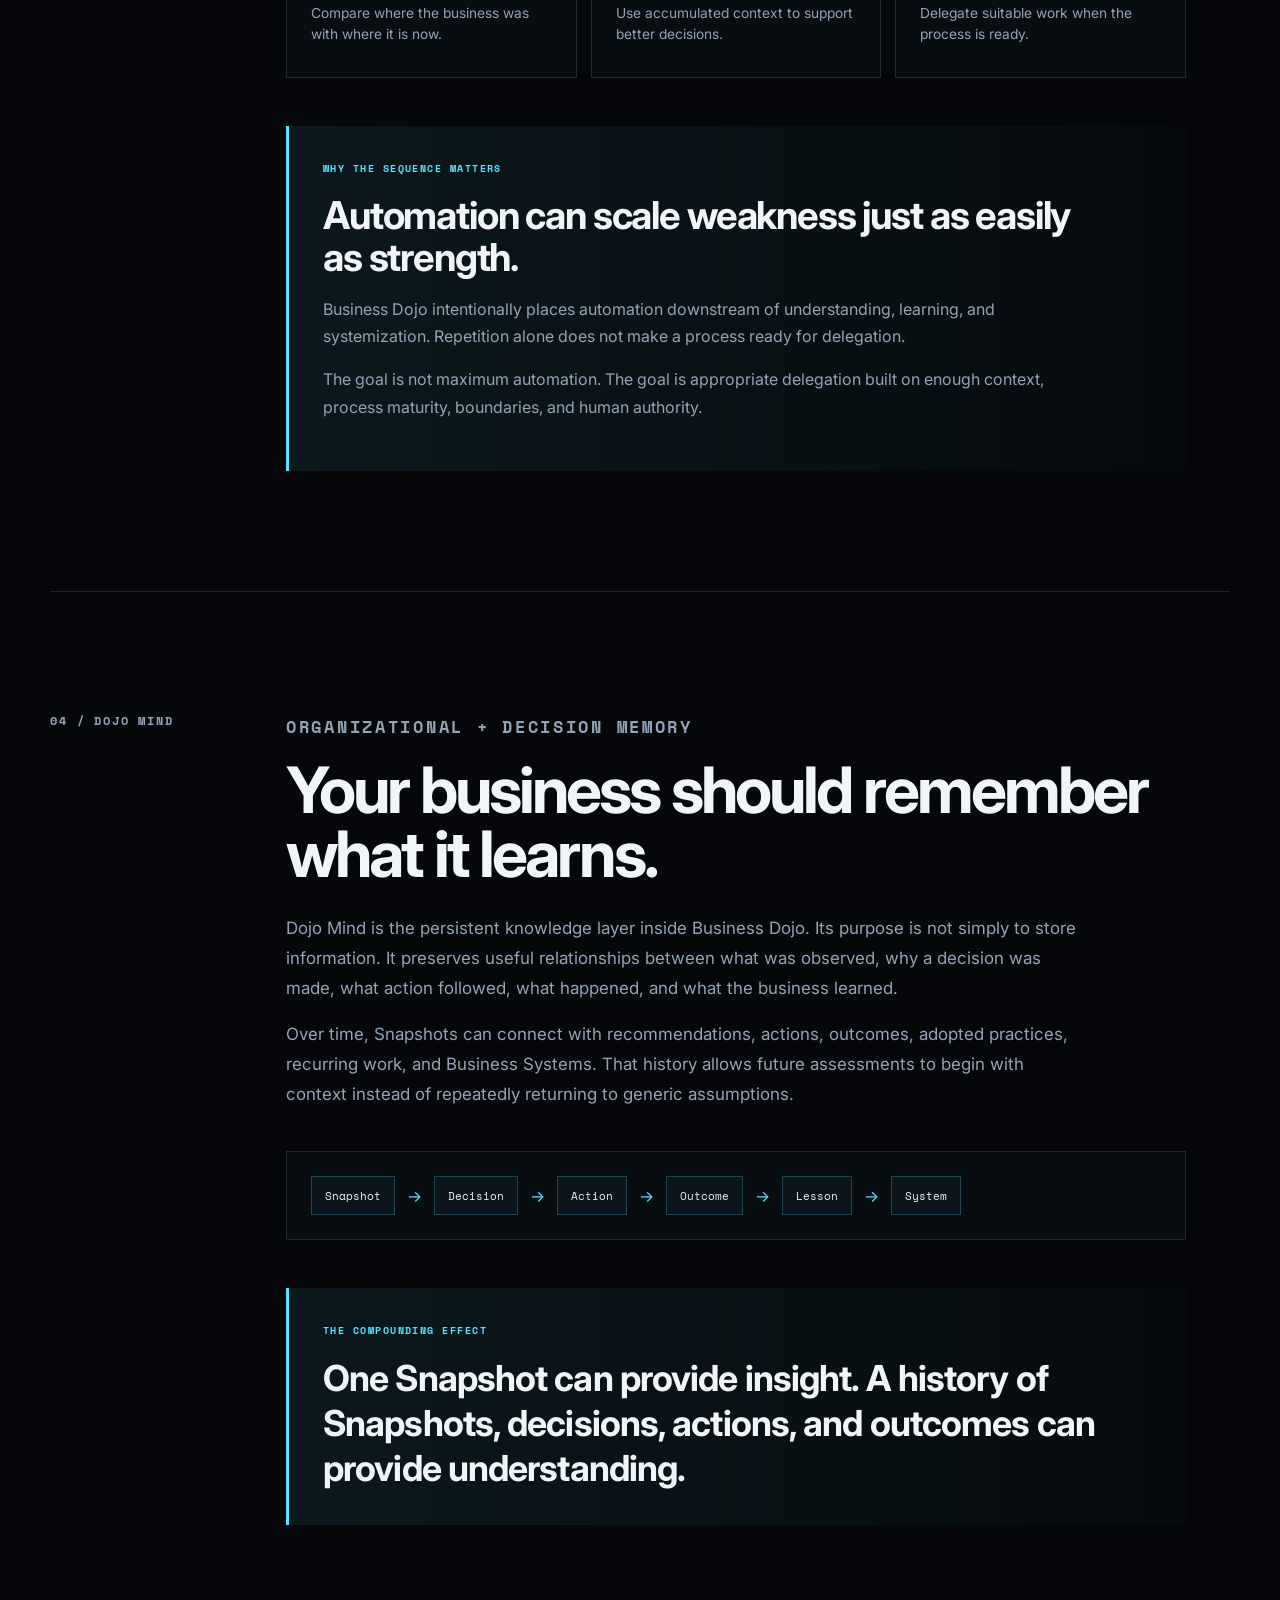
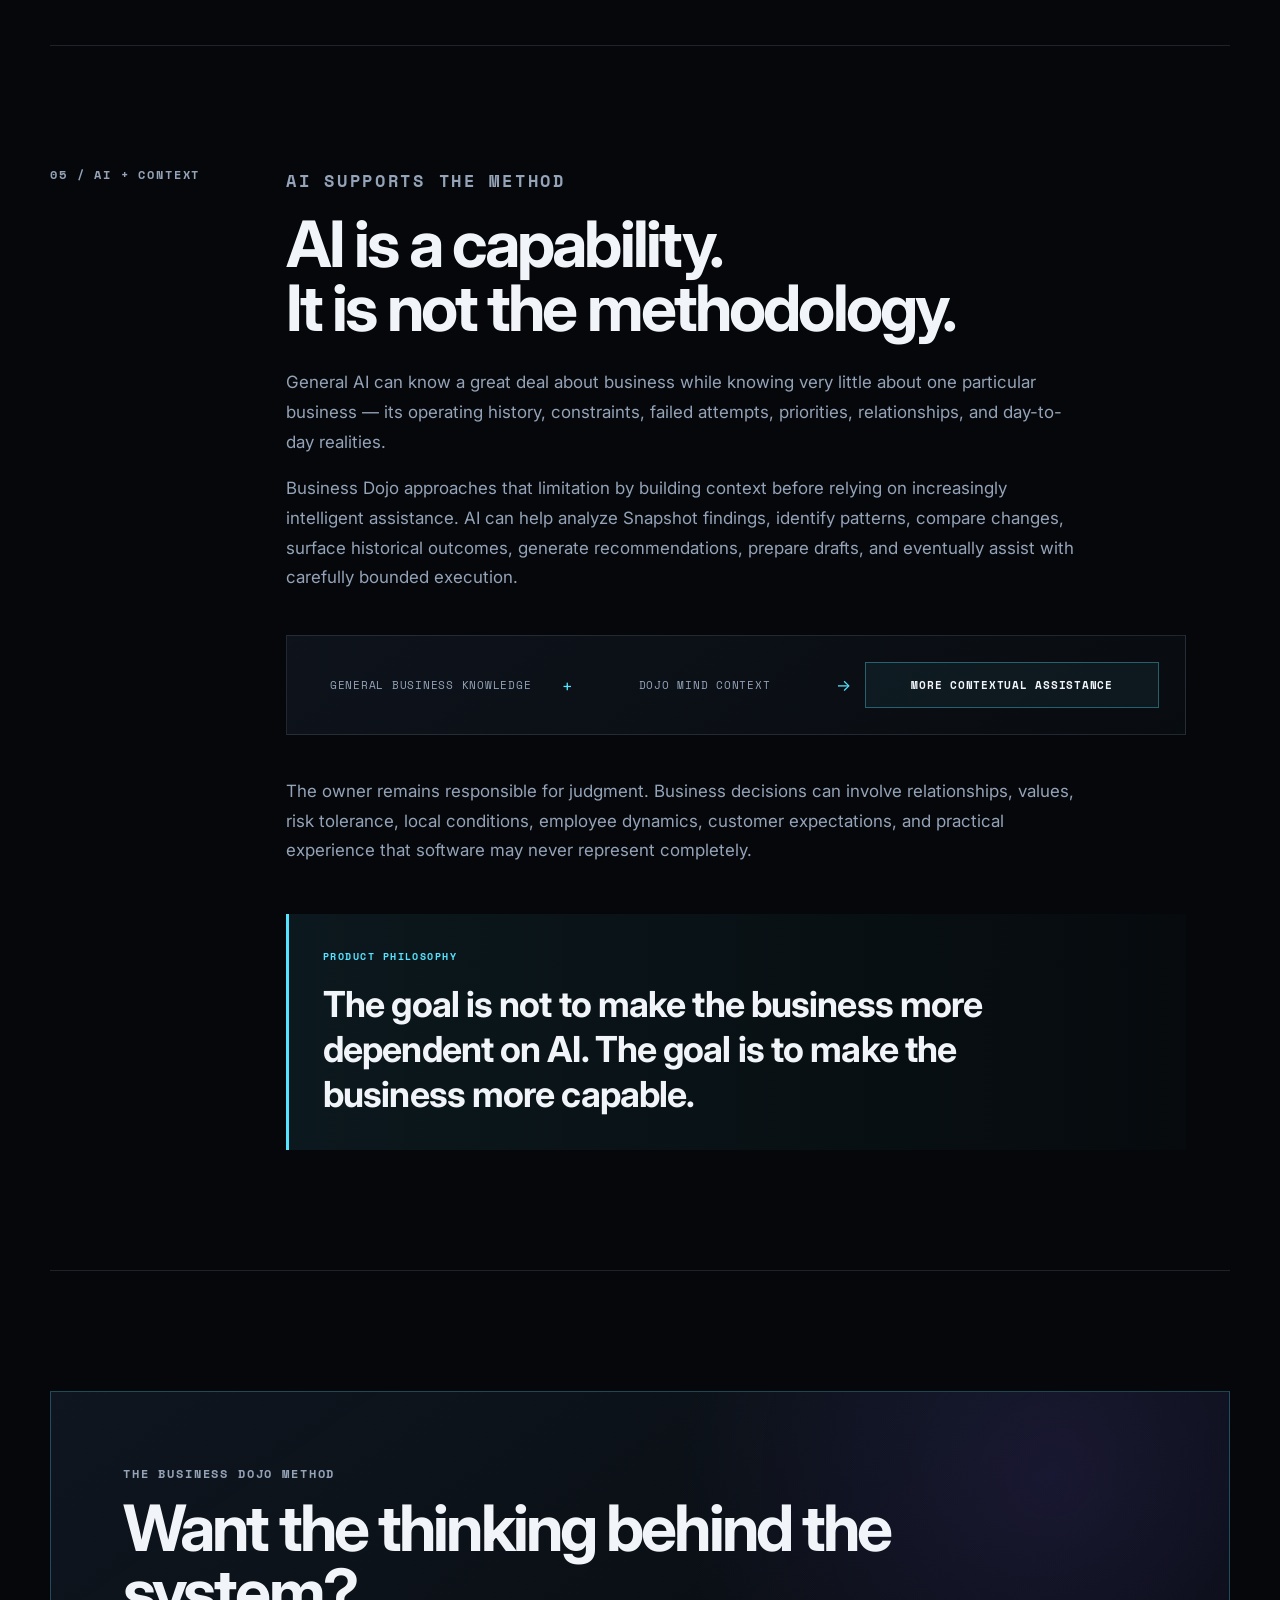
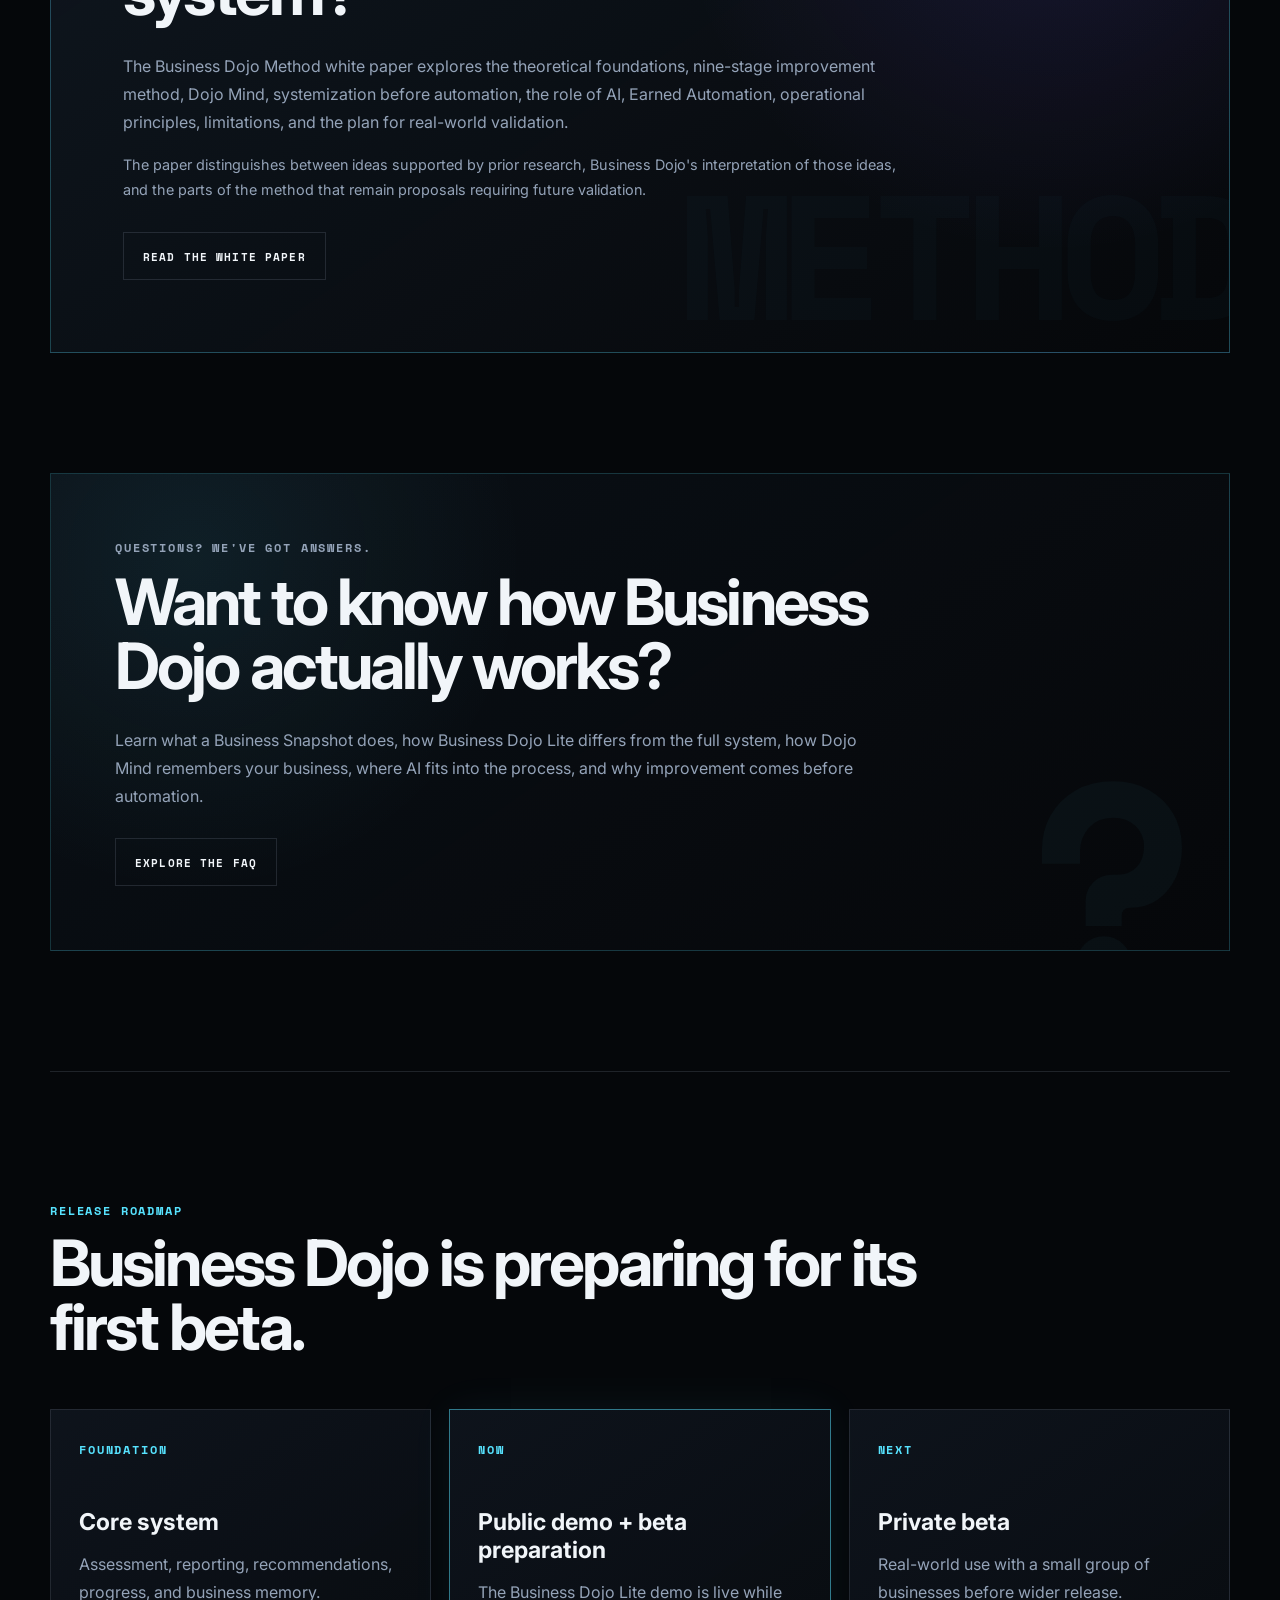
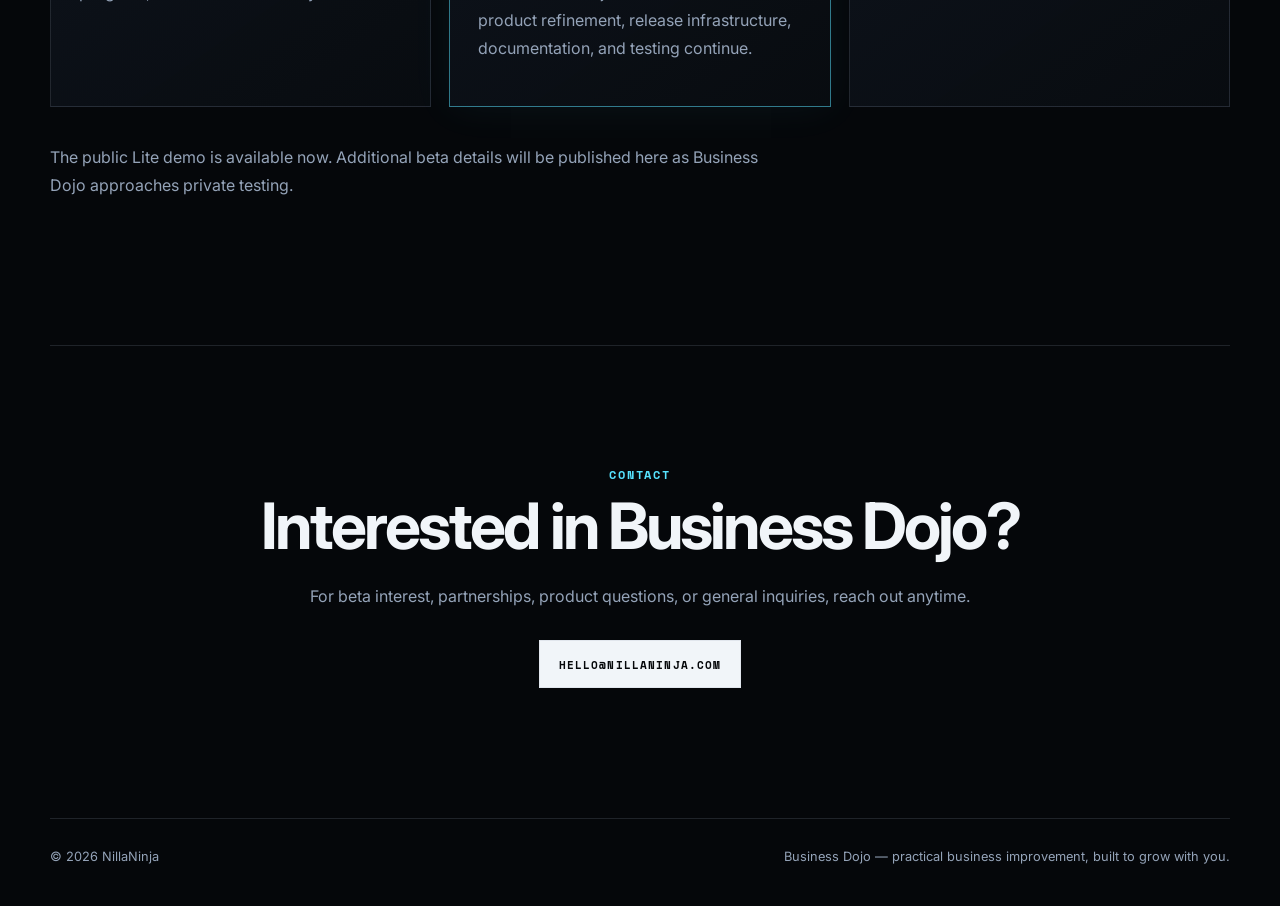
==== commit 8ff956aa: "Add Business Dojo FAQ page" ====
--- a/index.html
+++ b/index.html
@@ -73,6 +73,7 @@
         <a href="#mind">Dojo Mind</a>
         <a href="demo.html">Demo</a>
         <a href="whitepaper.html">White Paper</a>
+        <a href="faq.html">FAQ</a>
         <a href="#release">Release</a>
         <a href="#contact">Contact</a>
       </nav>
@@ -536,6 +537,24 @@
       </div>
     </section>
 
+    <section class="faq-preview">
+      <div class="faq-preview-inner">
+        <p class="eyebrow">QUESTIONS? WE'VE GOT ANSWERS.</p>
+
+        <h2>Want to know how Business Dojo actually works?</h2>
+
+        <p>
+          Learn what a Business Snapshot does, how Business Dojo Lite differs
+          from the full system, how Dojo Mind remembers your business, where
+          AI fits into the process, and why improvement comes before automation.
+        </p>
+
+        <a class="button button-ghost" href="faq.html">
+          Explore the FAQ
+        </a>
+      </div>
+    </section>
+
     <section id="release" class="release-section">
       <p class="eyebrow">RELEASE ROADMAP</p>
 
--- a/styles.css
+++ b/styles.css
@@ -1104,3 +1104,78 @@
     padding: 90px 0 100px;
   }
 }
+
+/* =========================================================
+   FAQ PREVIEW
+   ========================================================= */
+
+.faq-preview {
+  width: min(var(--max-width), calc(100% - 48px));
+  margin: 0 auto;
+  padding: 0 0 120px;
+}
+
+.faq-preview-inner {
+  position: relative;
+  overflow: hidden;
+  padding: clamp(34px, 6vw, 64px);
+  border: 1px solid rgba(87, 227, 255, 0.2);
+  background:
+    radial-gradient(
+      circle at 12% 18%,
+      rgba(87, 227, 255, 0.08),
+      transparent 30%
+    ),
+    linear-gradient(
+      145deg,
+      rgba(11, 16, 23, 0.92),
+      rgba(5, 7, 10, 0.88)
+    );
+}
+
+.faq-preview-inner::after {
+  content: "?";
+  position: absolute;
+  right: 30px;
+  bottom: -72px;
+  color: rgba(87, 227, 255, 0.035);
+  font-family: "Space Mono", monospace;
+  font-size: clamp(10rem, 24vw, 18rem);
+  font-weight: 700;
+  line-height: 1;
+  pointer-events: none;
+}
+
+.faq-preview h2,
+.faq-preview p,
+.faq-preview a {
+  position: relative;
+  z-index: 1;
+}
+
+.faq-preview h2 {
+  max-width: 760px;
+}
+
+.faq-preview p {
+  max-width: 760px;
+  color: var(--muted);
+  line-height: 1.75;
+}
+
+.faq-preview .button {
+  margin-top: 12px;
+}
+
+@media (max-width: 760px) {
+  .faq-preview {
+    width: calc(100% - 28px);
+    padding-bottom: 90px;
+  }
+
+  .faq-preview-inner::after {
+    right: 10px;
+    bottom: -40px;
+    font-size: 10rem;
+  }
+}
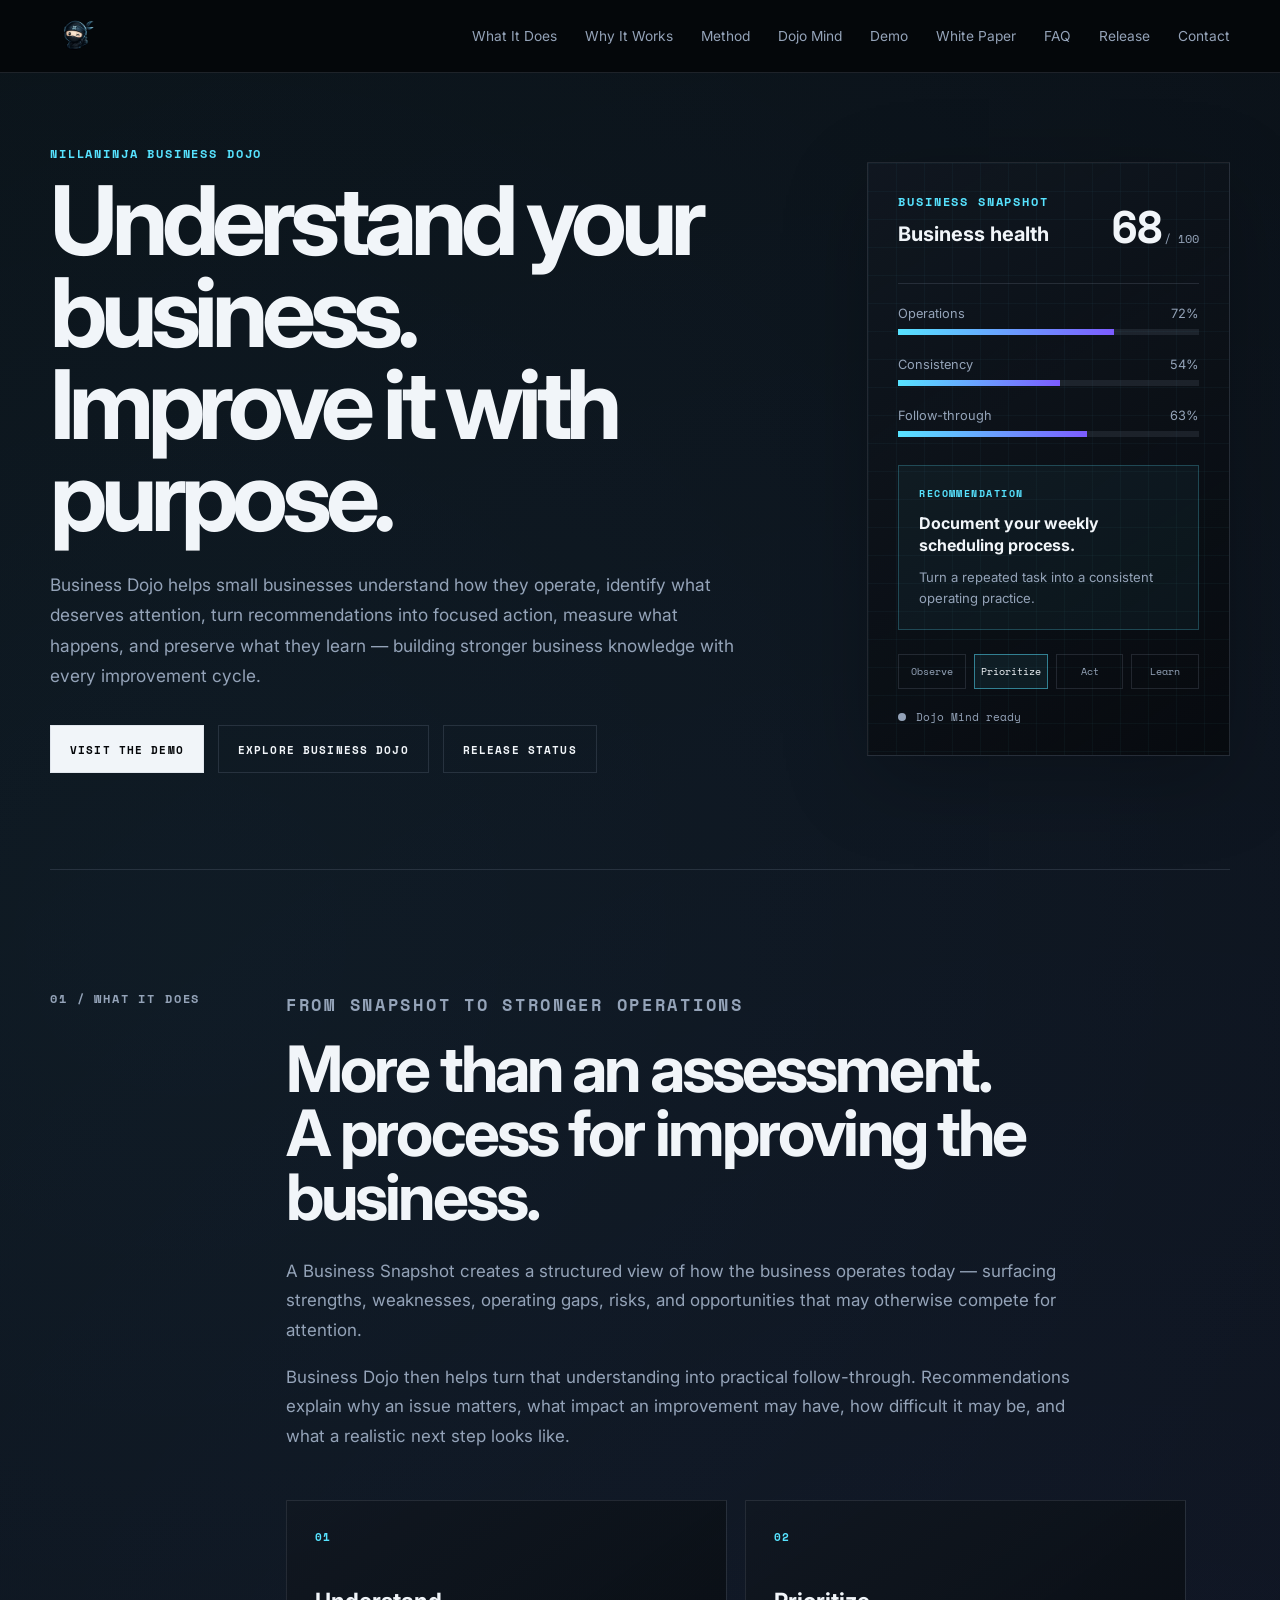
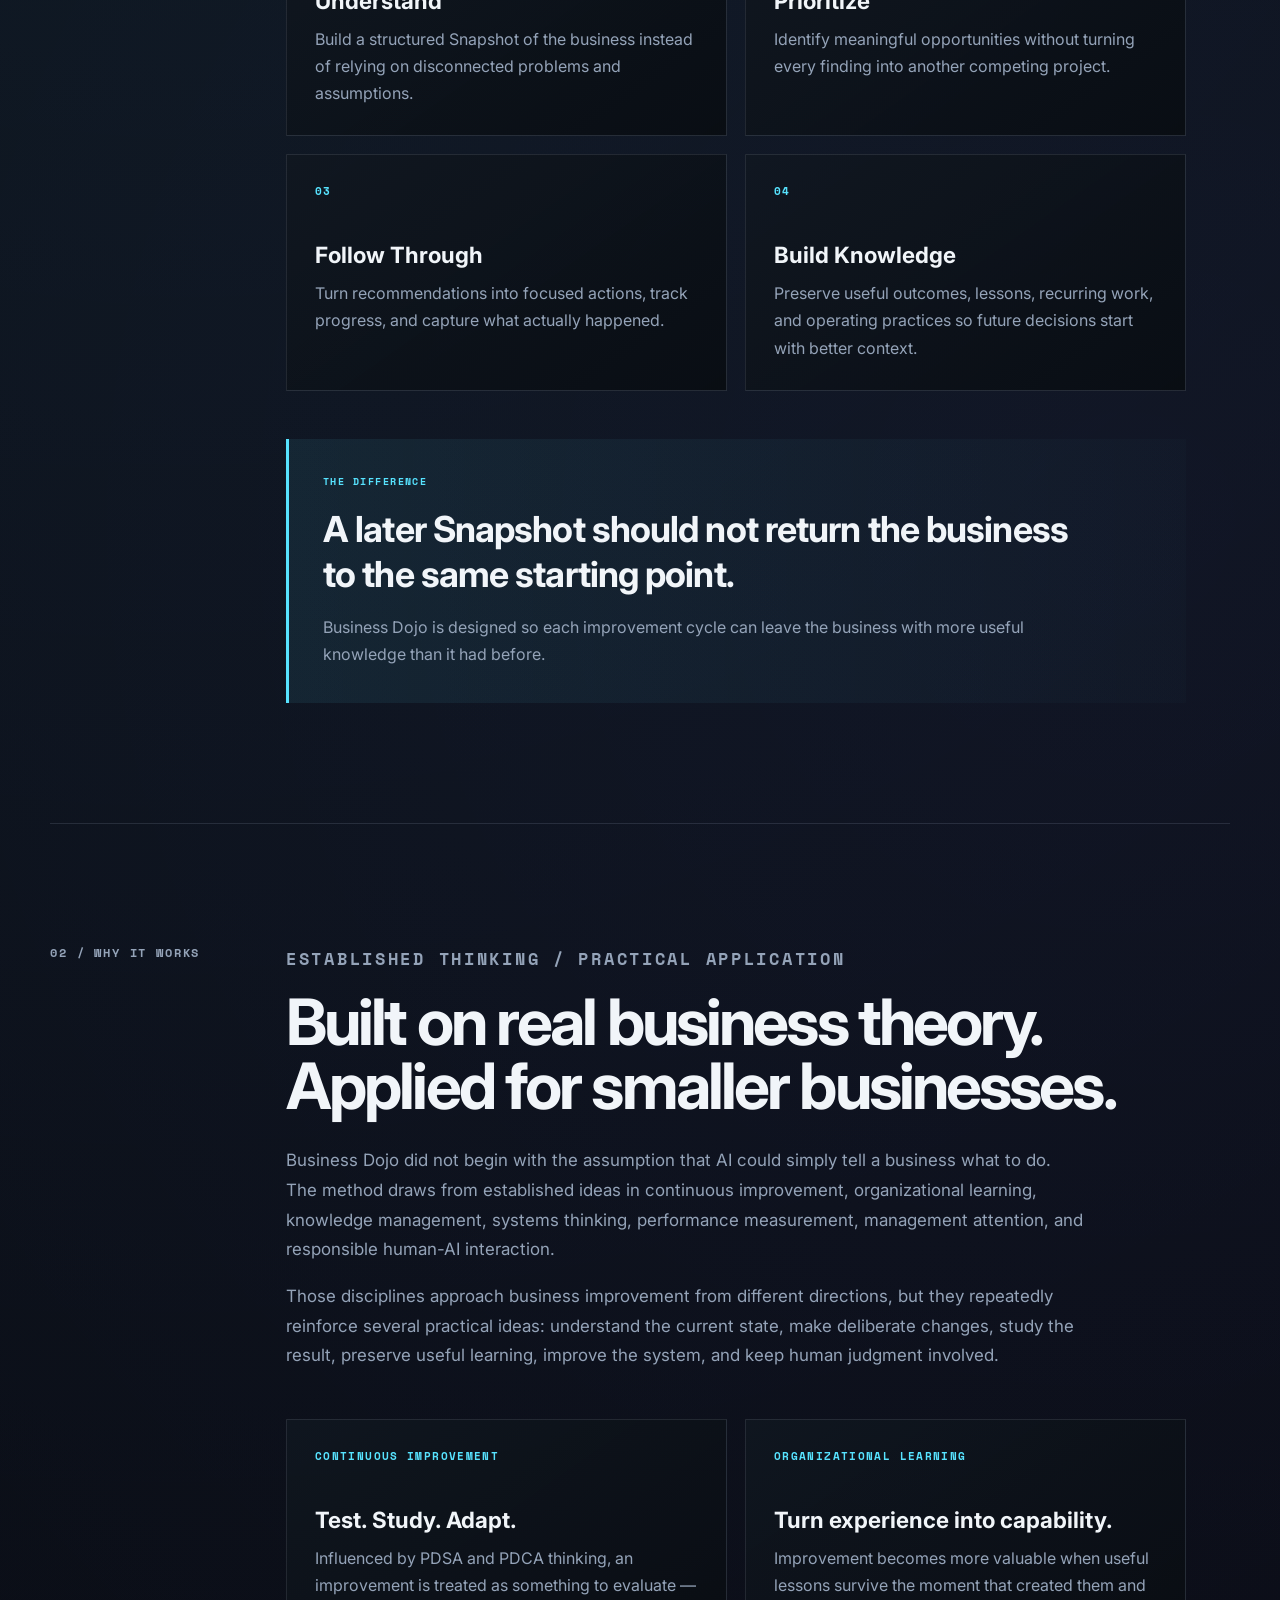
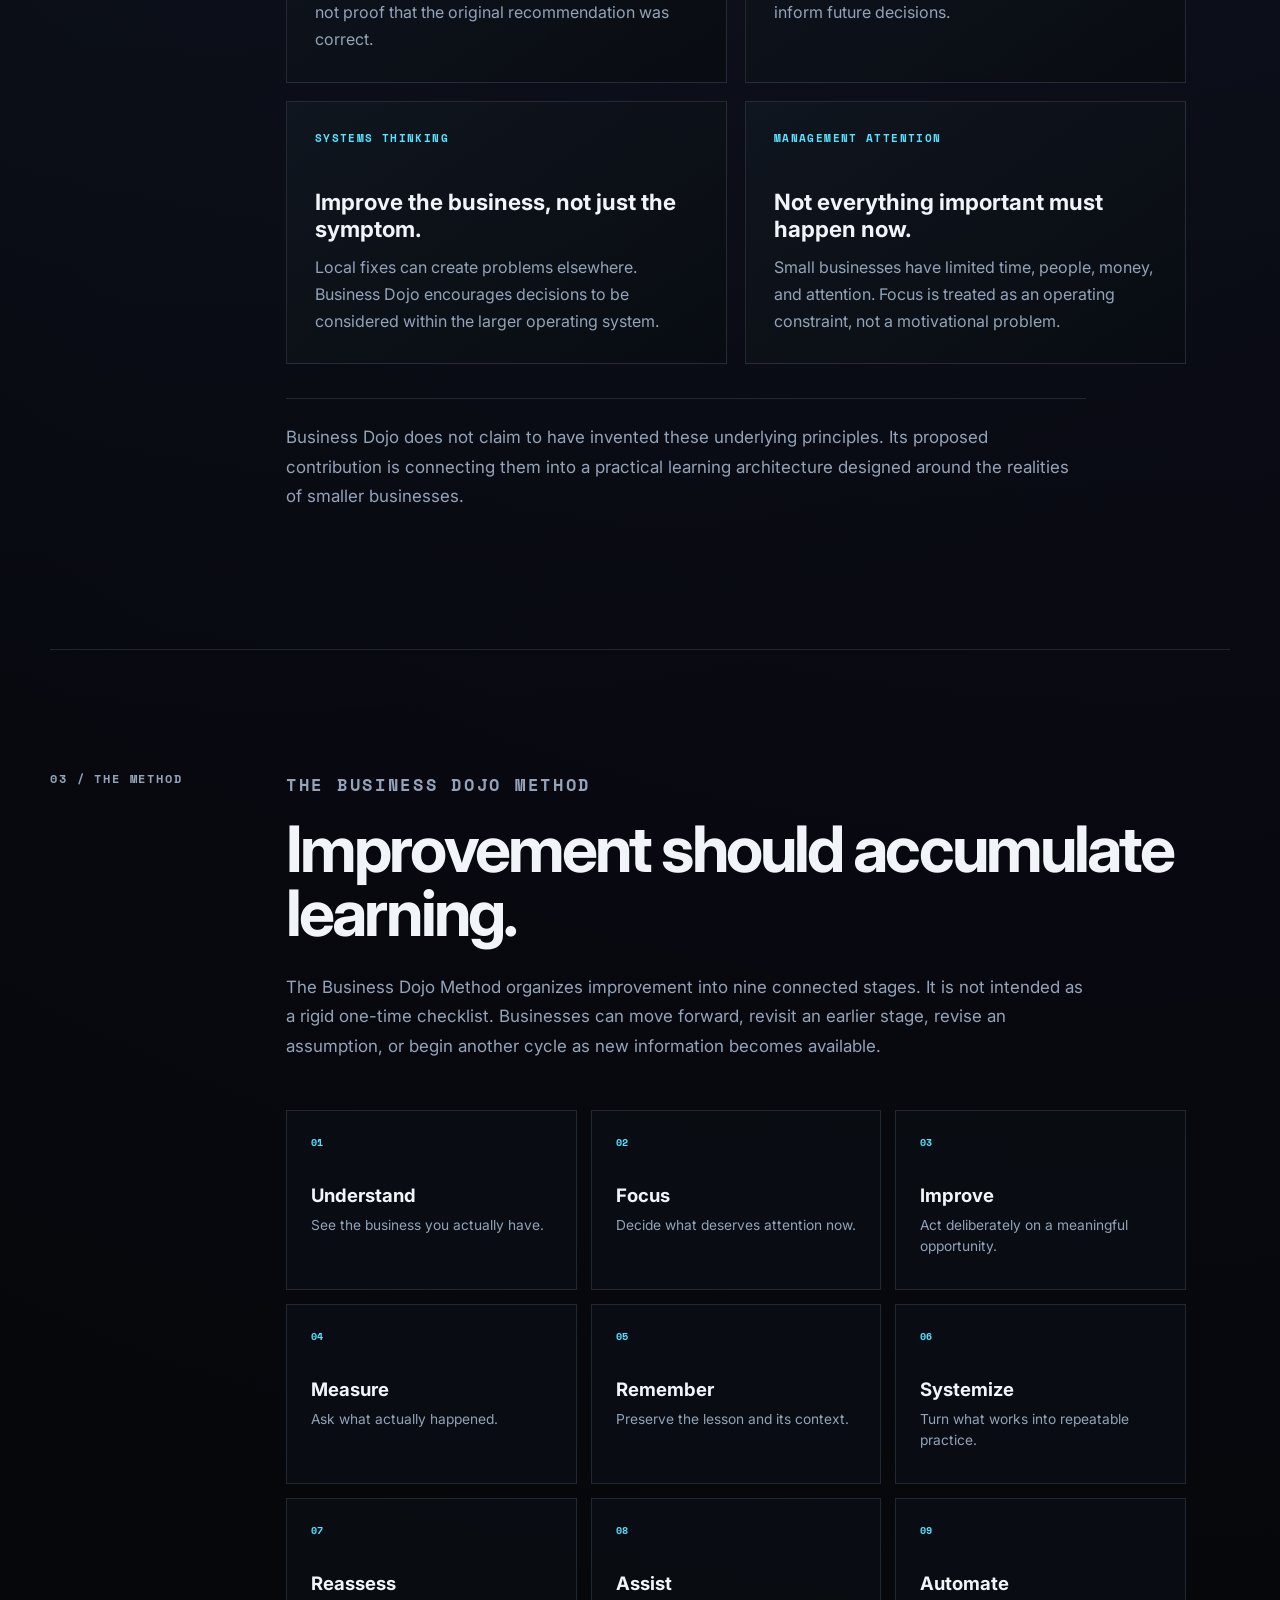
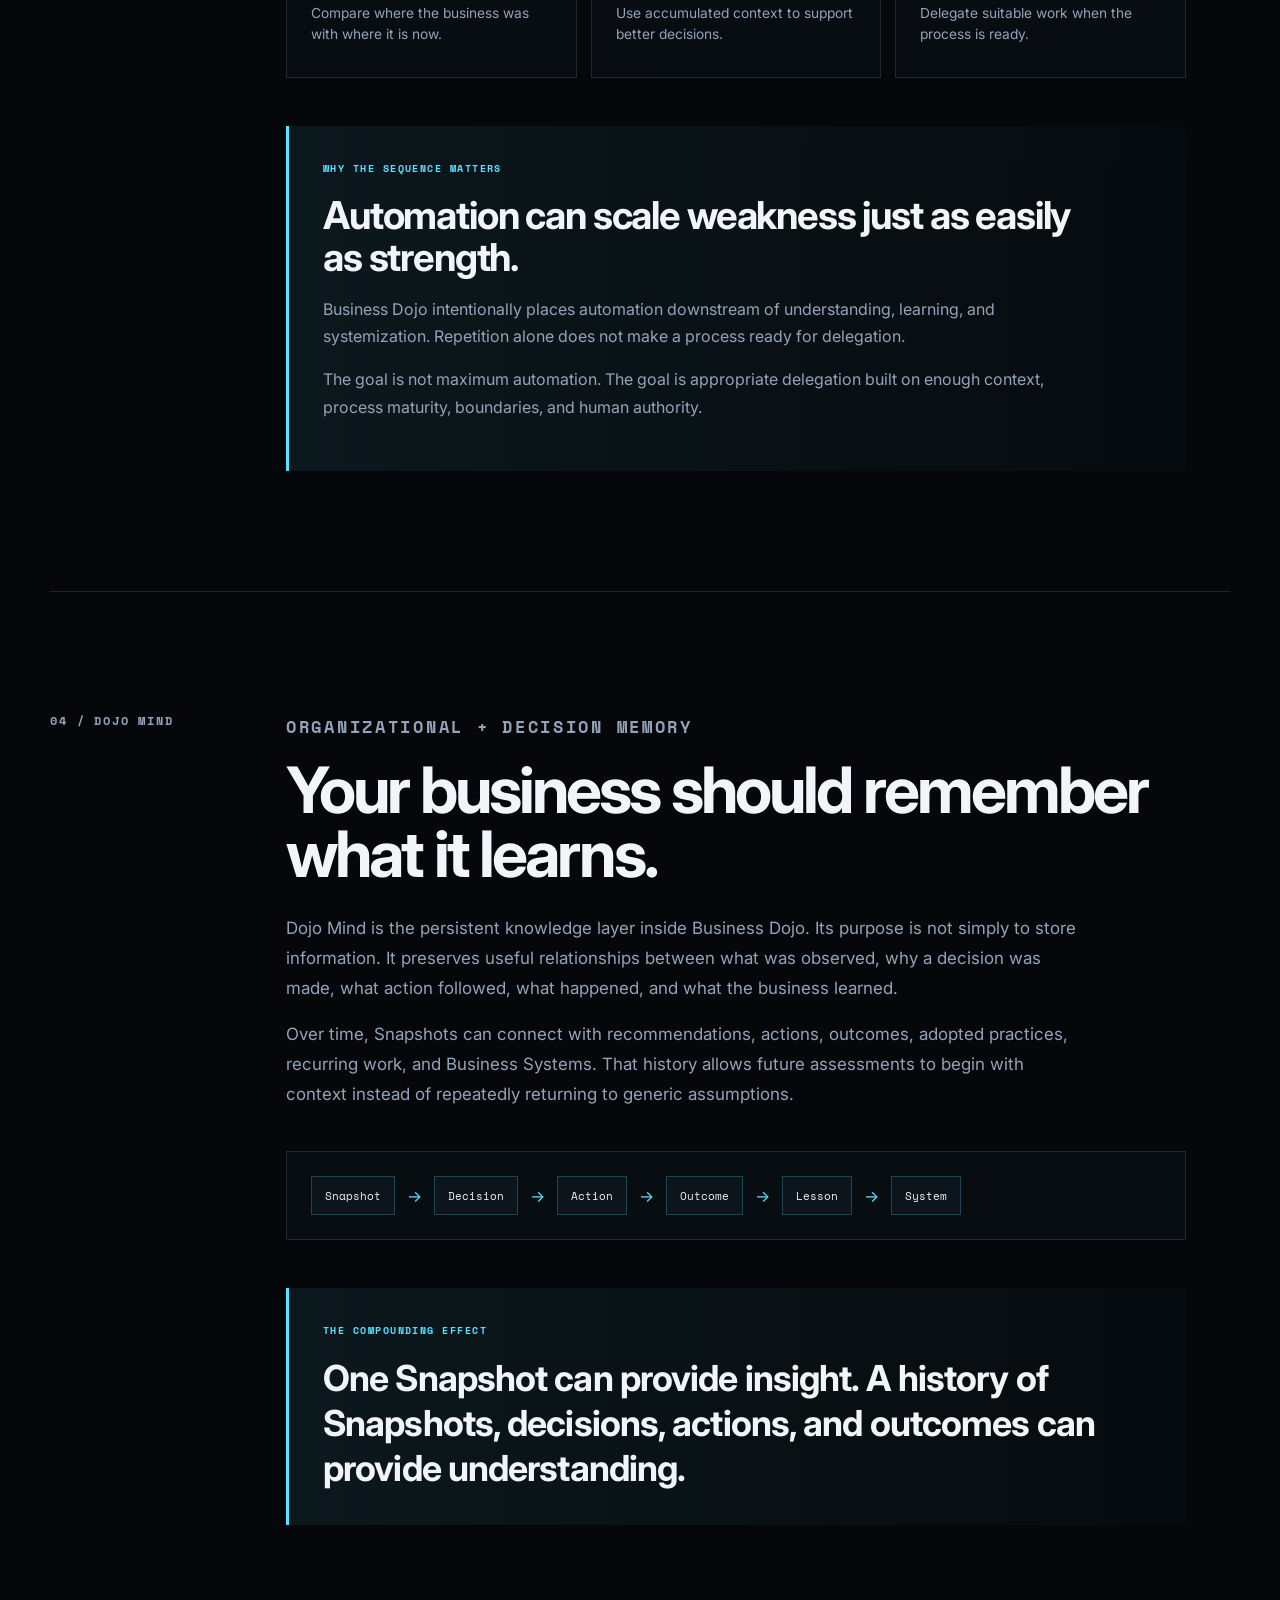
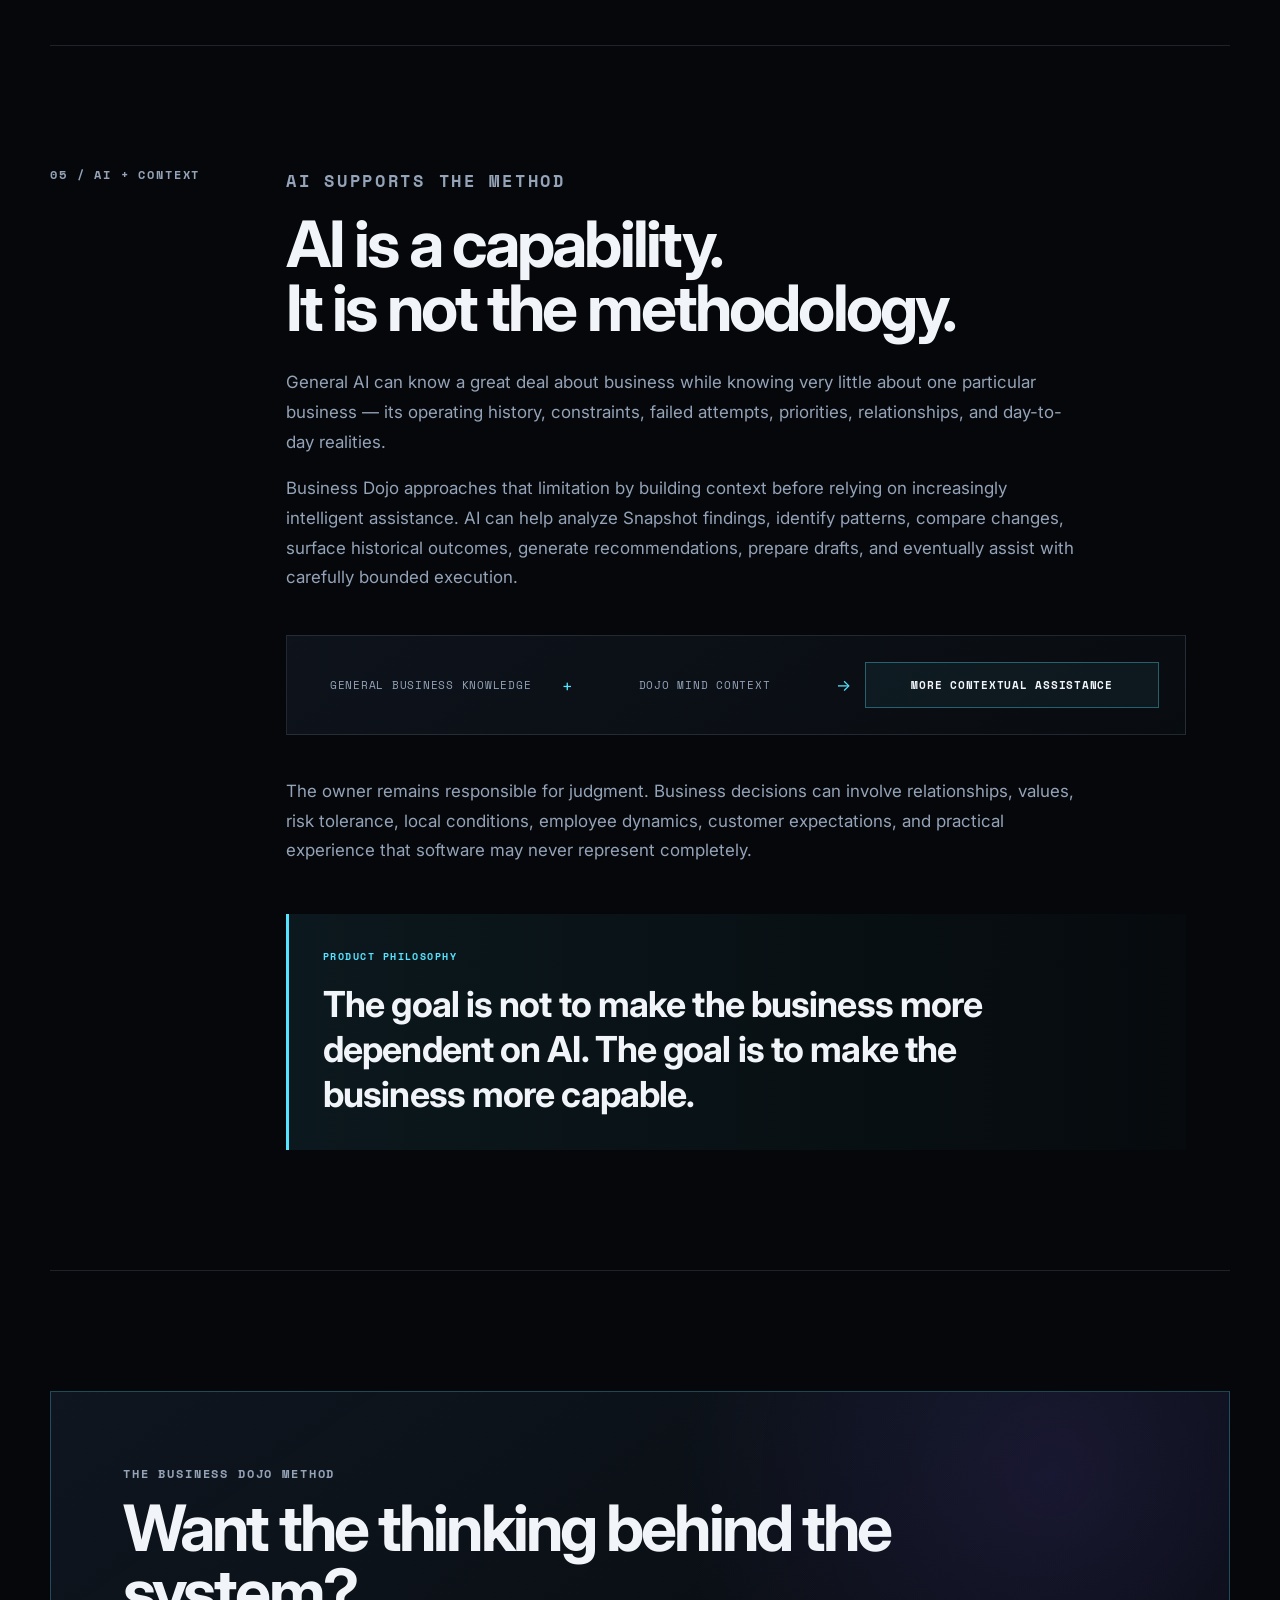
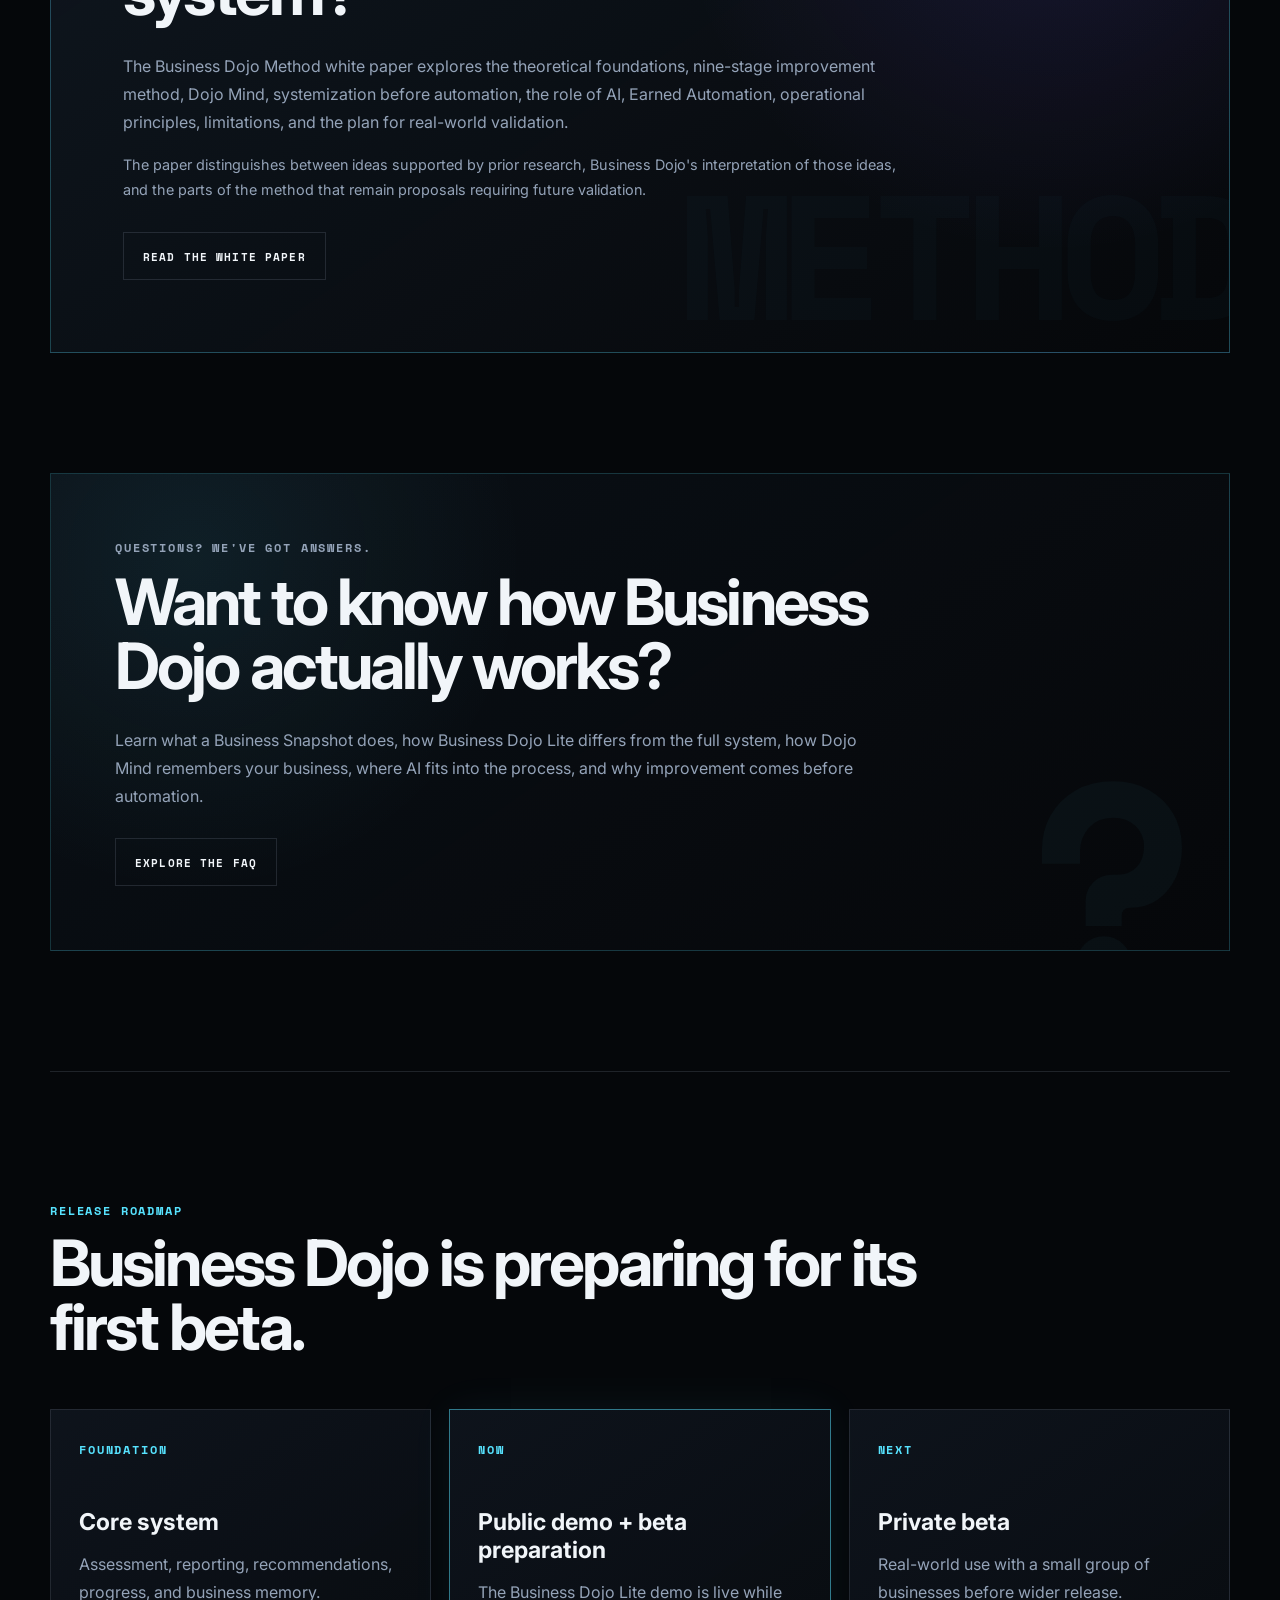
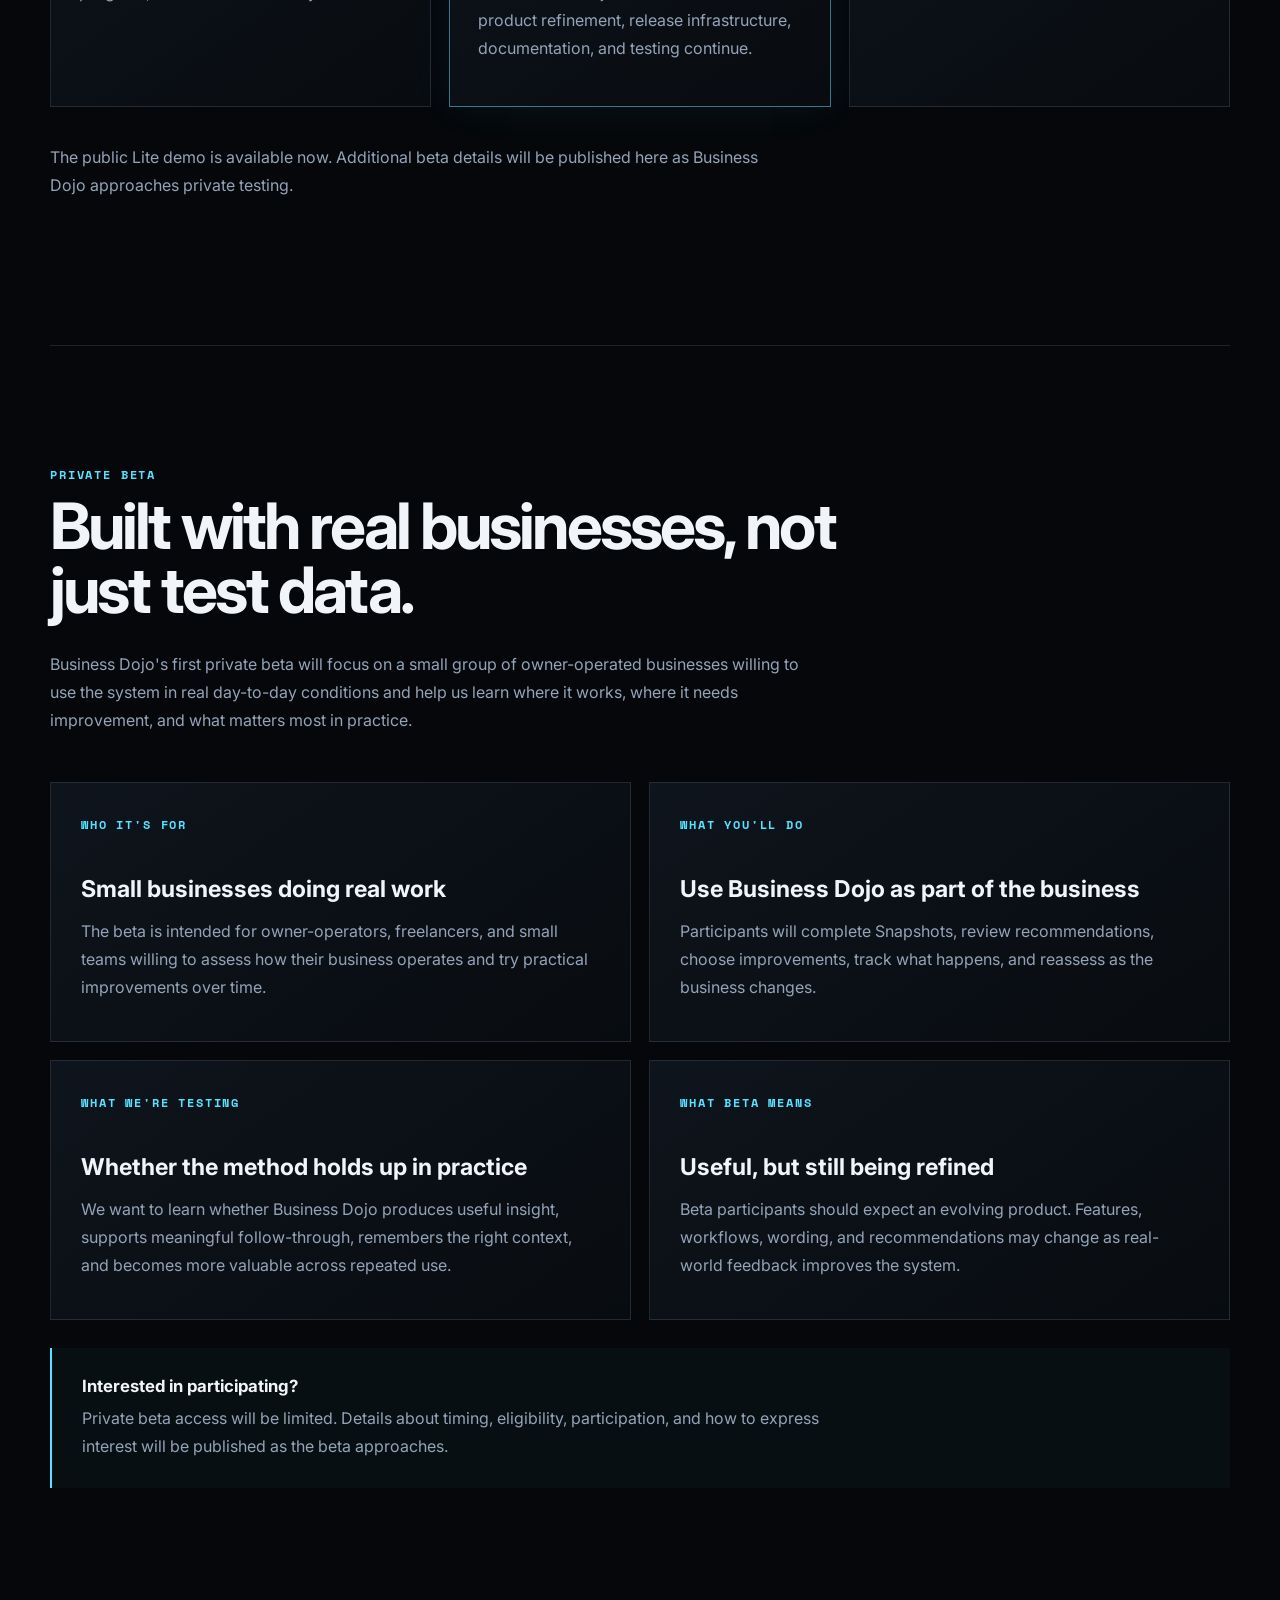
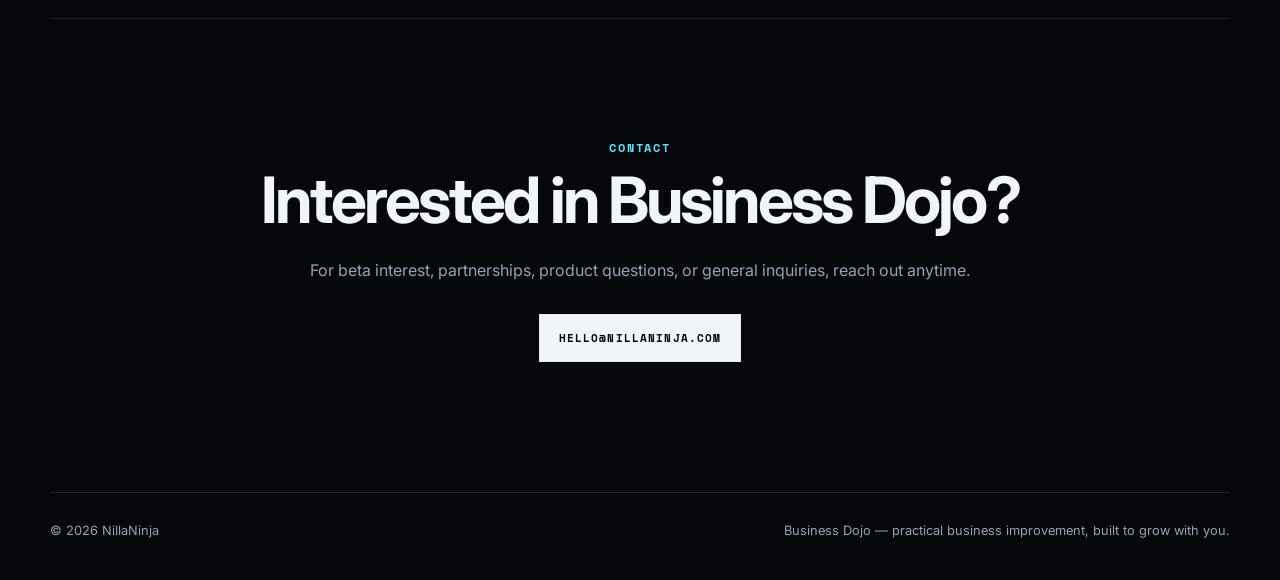
==== commit 6ee9640a: "Add private beta details" ====
--- a/index.html
+++ b/index.html
@@ -586,6 +586,72 @@
       </p>
     </section>
 
+    <section class="beta-section">
+      <div class="beta-section-header">
+        <p class="eyebrow">PRIVATE BETA</p>
+
+        <h2>Built with real businesses, not just test data.</h2>
+
+        <p>
+          Business Dojo's first private beta will focus on a small group of
+          owner-operated businesses willing to use the system in real
+          day-to-day conditions and help us learn where it works, where it
+          needs improvement, and what matters most in practice.
+        </p>
+      </div>
+
+      <div class="beta-grid">
+        <article class="beta-card">
+          <span>WHO IT'S FOR</span>
+          <h3>Small businesses doing real work</h3>
+          <p>
+            The beta is intended for owner-operators, freelancers, and small
+            teams willing to assess how their business operates and try
+            practical improvements over time.
+          </p>
+        </article>
+
+        <article class="beta-card">
+          <span>WHAT YOU'LL DO</span>
+          <h3>Use Business Dojo as part of the business</h3>
+          <p>
+            Participants will complete Snapshots, review recommendations,
+            choose improvements, track what happens, and reassess as the
+            business changes.
+          </p>
+        </article>
+
+        <article class="beta-card">
+          <span>WHAT WE'RE TESTING</span>
+          <h3>Whether the method holds up in practice</h3>
+          <p>
+            We want to learn whether Business Dojo produces useful insight,
+            supports meaningful follow-through, remembers the right context,
+            and becomes more valuable across repeated use.
+          </p>
+        </article>
+
+        <article class="beta-card">
+          <span>WHAT BETA MEANS</span>
+          <h3>Useful, but still being refined</h3>
+          <p>
+            Beta participants should expect an evolving product. Features,
+            workflows, wording, and recommendations may change as real-world
+            feedback improves the system.
+          </p>
+        </article>
+      </div>
+
+      <div class="beta-note">
+        <strong>Interested in participating?</strong>
+        <p>
+          Private beta access will be limited. Details about timing,
+          eligibility, participation, and how to express interest will be
+          published as the beta approaches.
+        </p>
+      </div>
+    </section>
+
     <section id="contact" class="contact-section">
       <p class="eyebrow">CONTACT</p>
 
--- a/styles.css
+++ b/styles.css
@@ -1179,3 +1179,109 @@
     font-size: 10rem;
   }
 }
+
+/* =========================================================
+   PRIVATE BETA
+   ========================================================= */
+
+.beta-section {
+  width: min(var(--max-width), calc(100% - 48px));
+  margin: 0 auto;
+  padding: 120px 0 130px;
+  border-top: 1px solid var(--line);
+}
+
+.beta-section-header {
+  max-width: 860px;
+}
+
+.beta-section-header > p:not(.eyebrow) {
+  max-width: 760px;
+  color: var(--muted);
+  line-height: 1.75;
+}
+
+.beta-grid {
+  display: grid;
+  grid-template-columns: repeat(2, minmax(0, 1fr));
+  gap: 18px;
+  margin-top: 48px;
+}
+
+.beta-card {
+  min-height: 260px;
+  padding: 30px;
+  border: 1px solid var(--line);
+  background:
+    linear-gradient(
+      145deg,
+      rgba(16, 23, 32, 0.84),
+      rgba(8, 12, 17, 0.9)
+    );
+}
+
+.beta-card > span {
+  color: var(--accent);
+  font-family: "Space Mono", monospace;
+  font-size: 0.72rem;
+  font-weight: 700;
+  letter-spacing: 0.16em;
+}
+
+.beta-card h3 {
+  margin-top: 42px;
+  margin-bottom: 14px;
+  font-size: 1.45rem;
+}
+
+.beta-card p {
+  margin-bottom: 0;
+  color: var(--muted);
+  line-height: 1.75;
+}
+
+.beta-note {
+  margin-top: 28px;
+  padding: 28px 30px;
+  border-left: 2px solid var(--accent);
+  background: rgba(87, 227, 255, 0.035);
+}
+
+.beta-note strong {
+  display: block;
+  margin-bottom: 8px;
+  font-size: 1.05rem;
+}
+
+.beta-note p {
+  max-width: 780px;
+  margin: 0;
+  color: var(--muted);
+  line-height: 1.75;
+}
+
+@media (max-width: 900px) {
+  .beta-grid {
+    grid-template-columns: 1fr;
+  }
+}
+
+@media (max-width: 760px) {
+  .beta-section {
+    width: calc(100% - 28px);
+    padding: 90px 0 100px;
+  }
+
+  .beta-card {
+    min-height: auto;
+    padding: 26px;
+  }
+
+  .beta-card h3 {
+    margin-top: 32px;
+  }
+
+  .beta-note {
+    padding: 24px;
+  }
+}
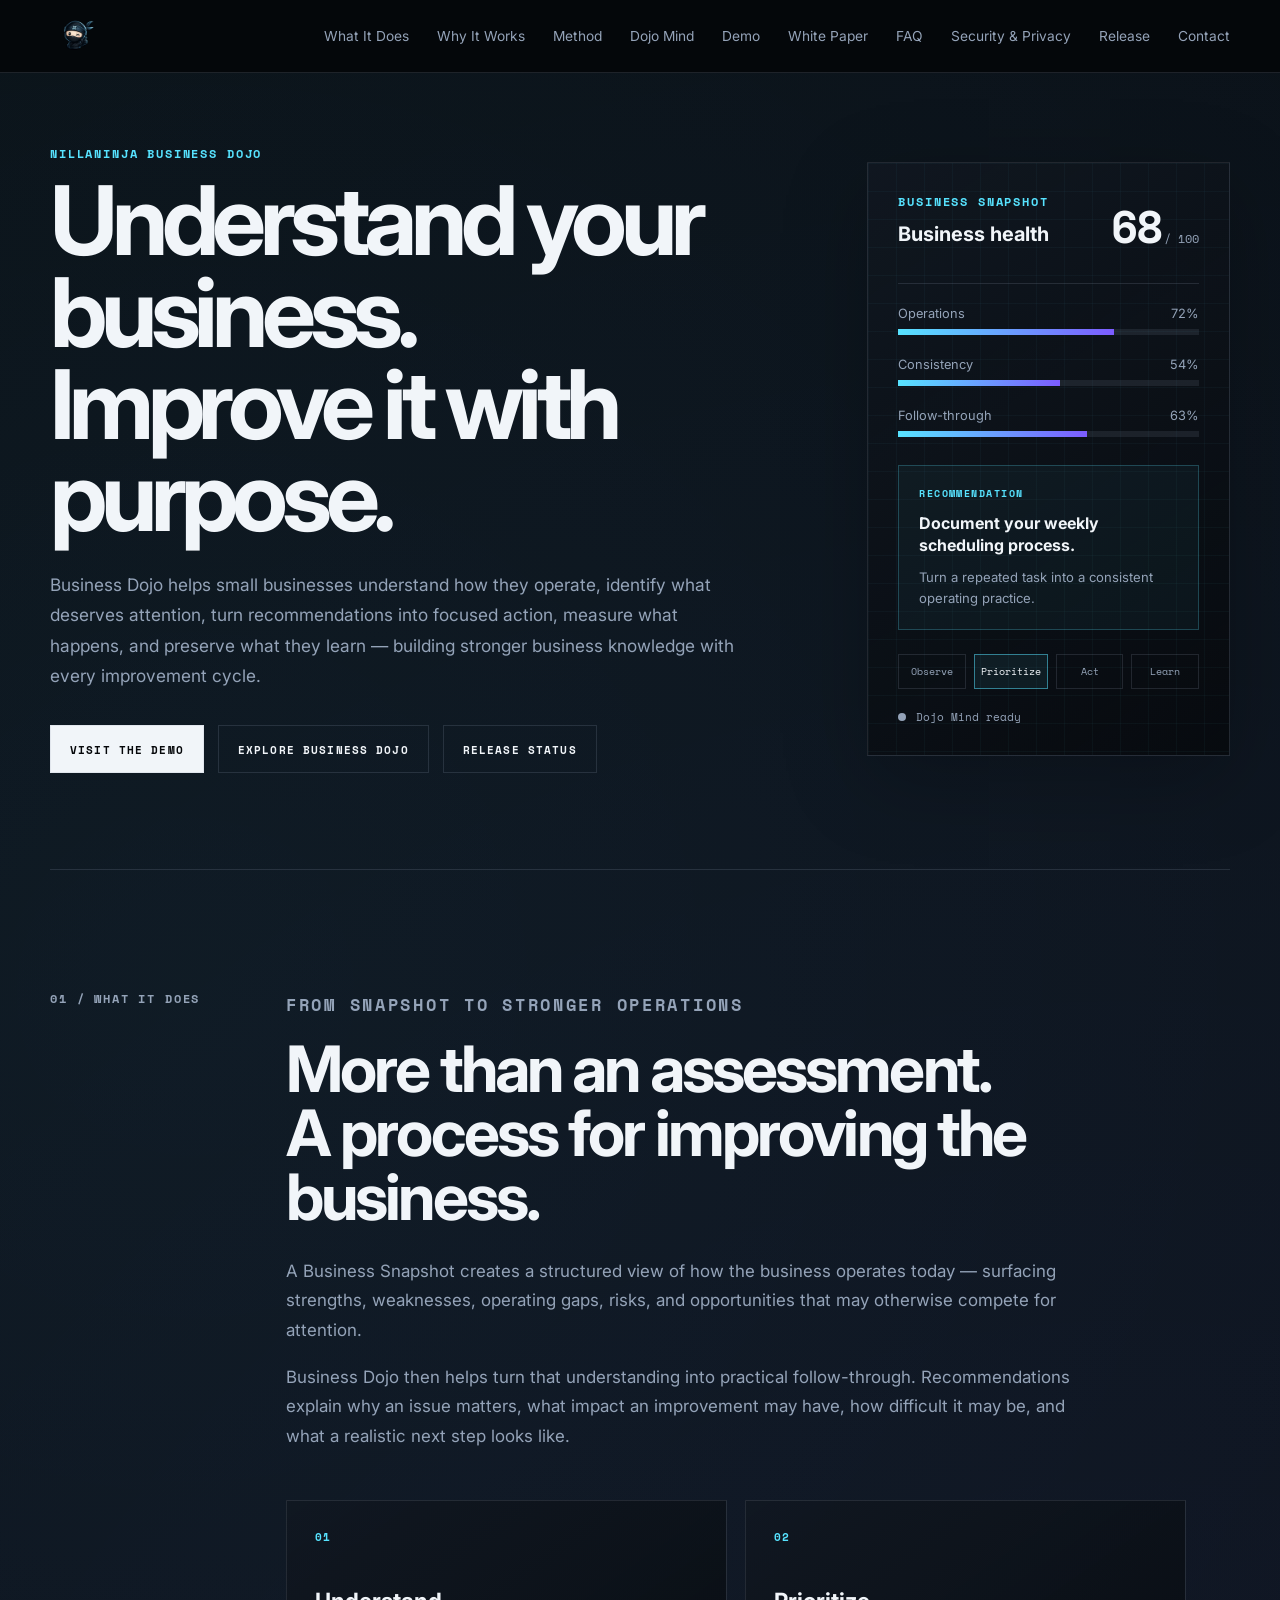
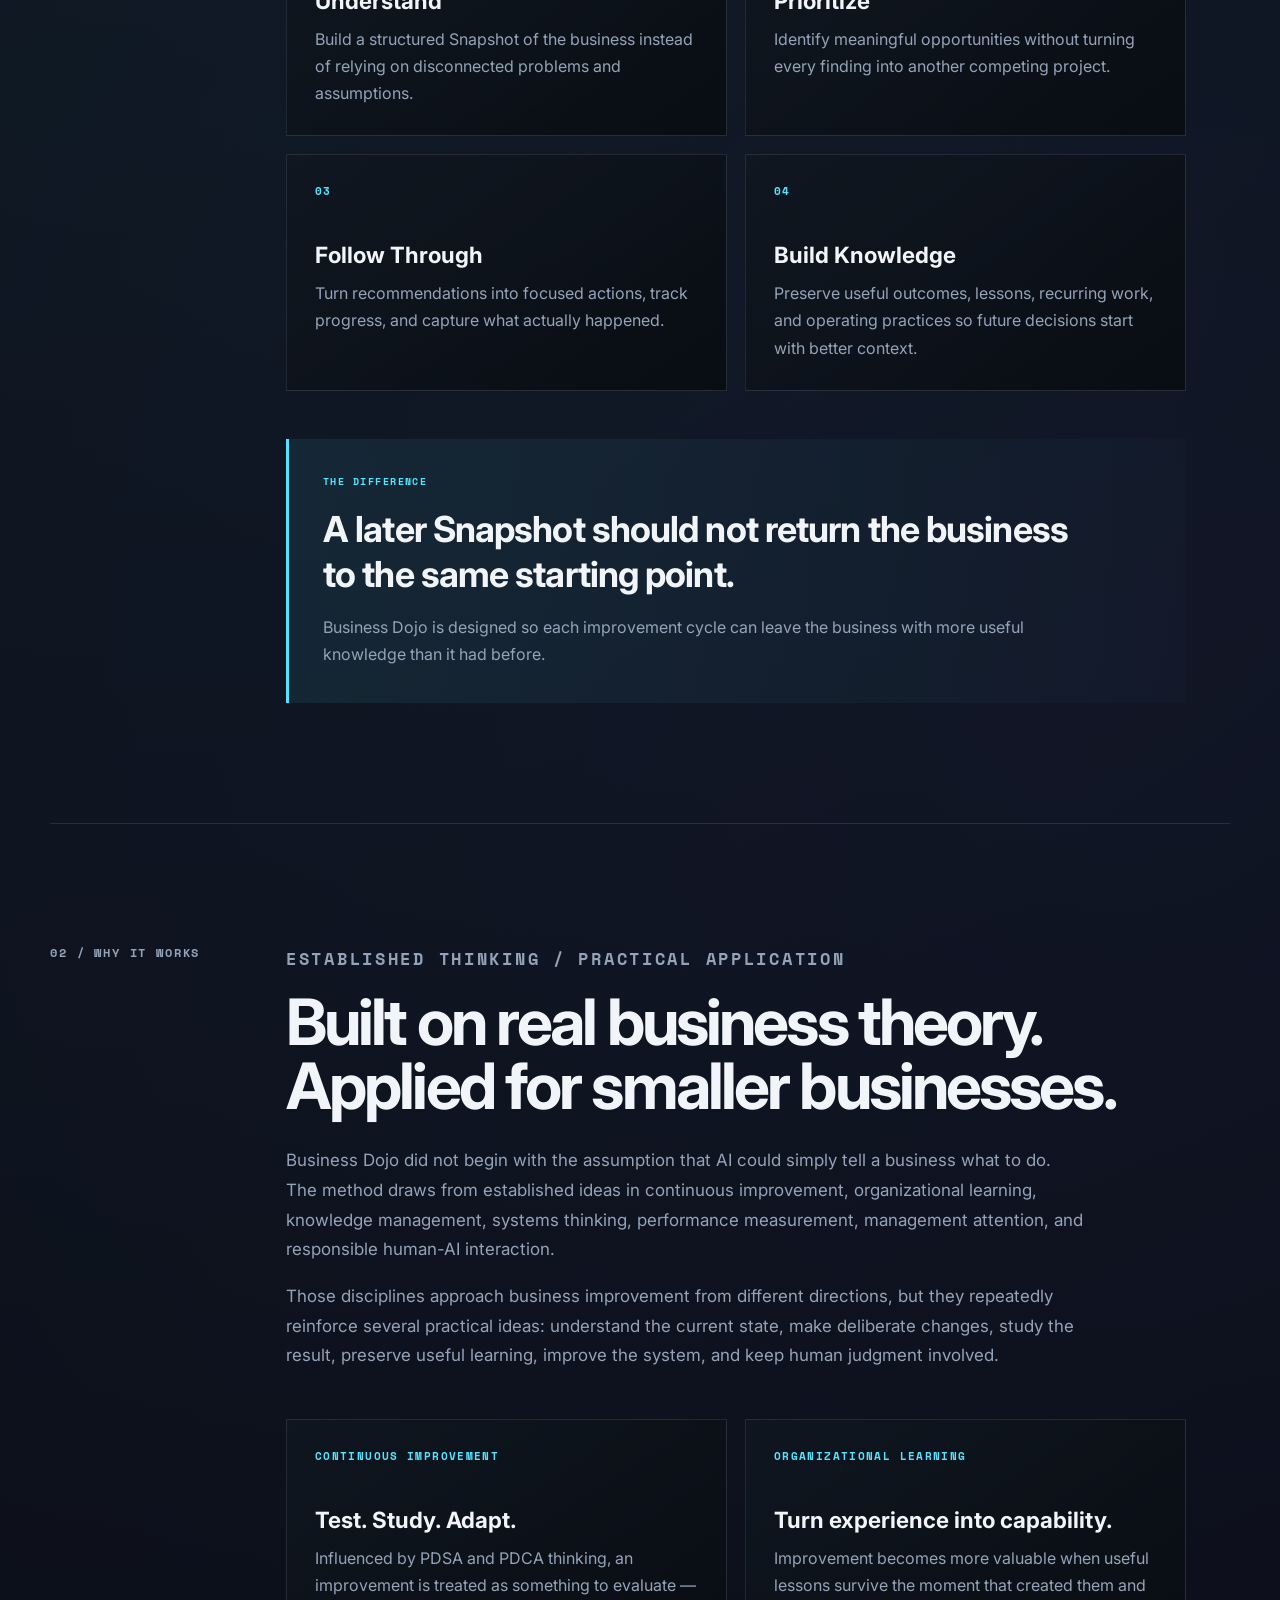
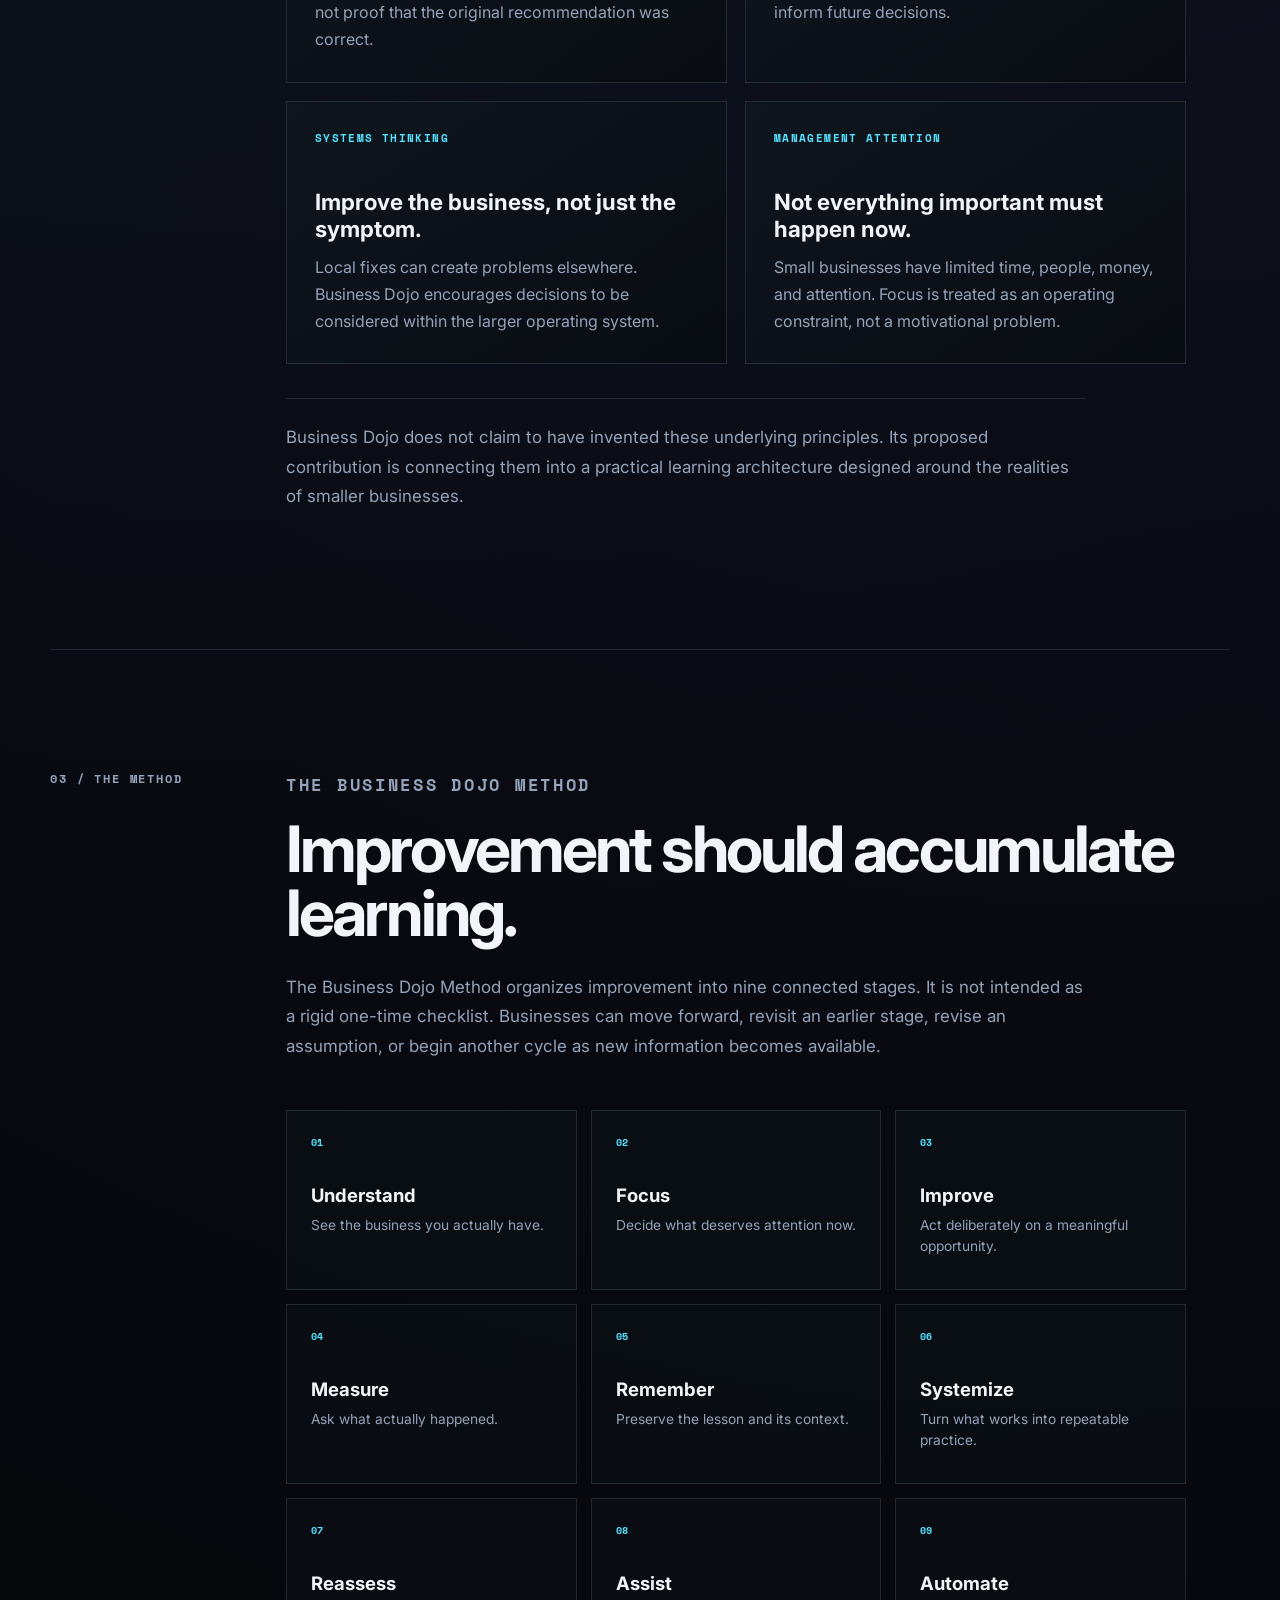
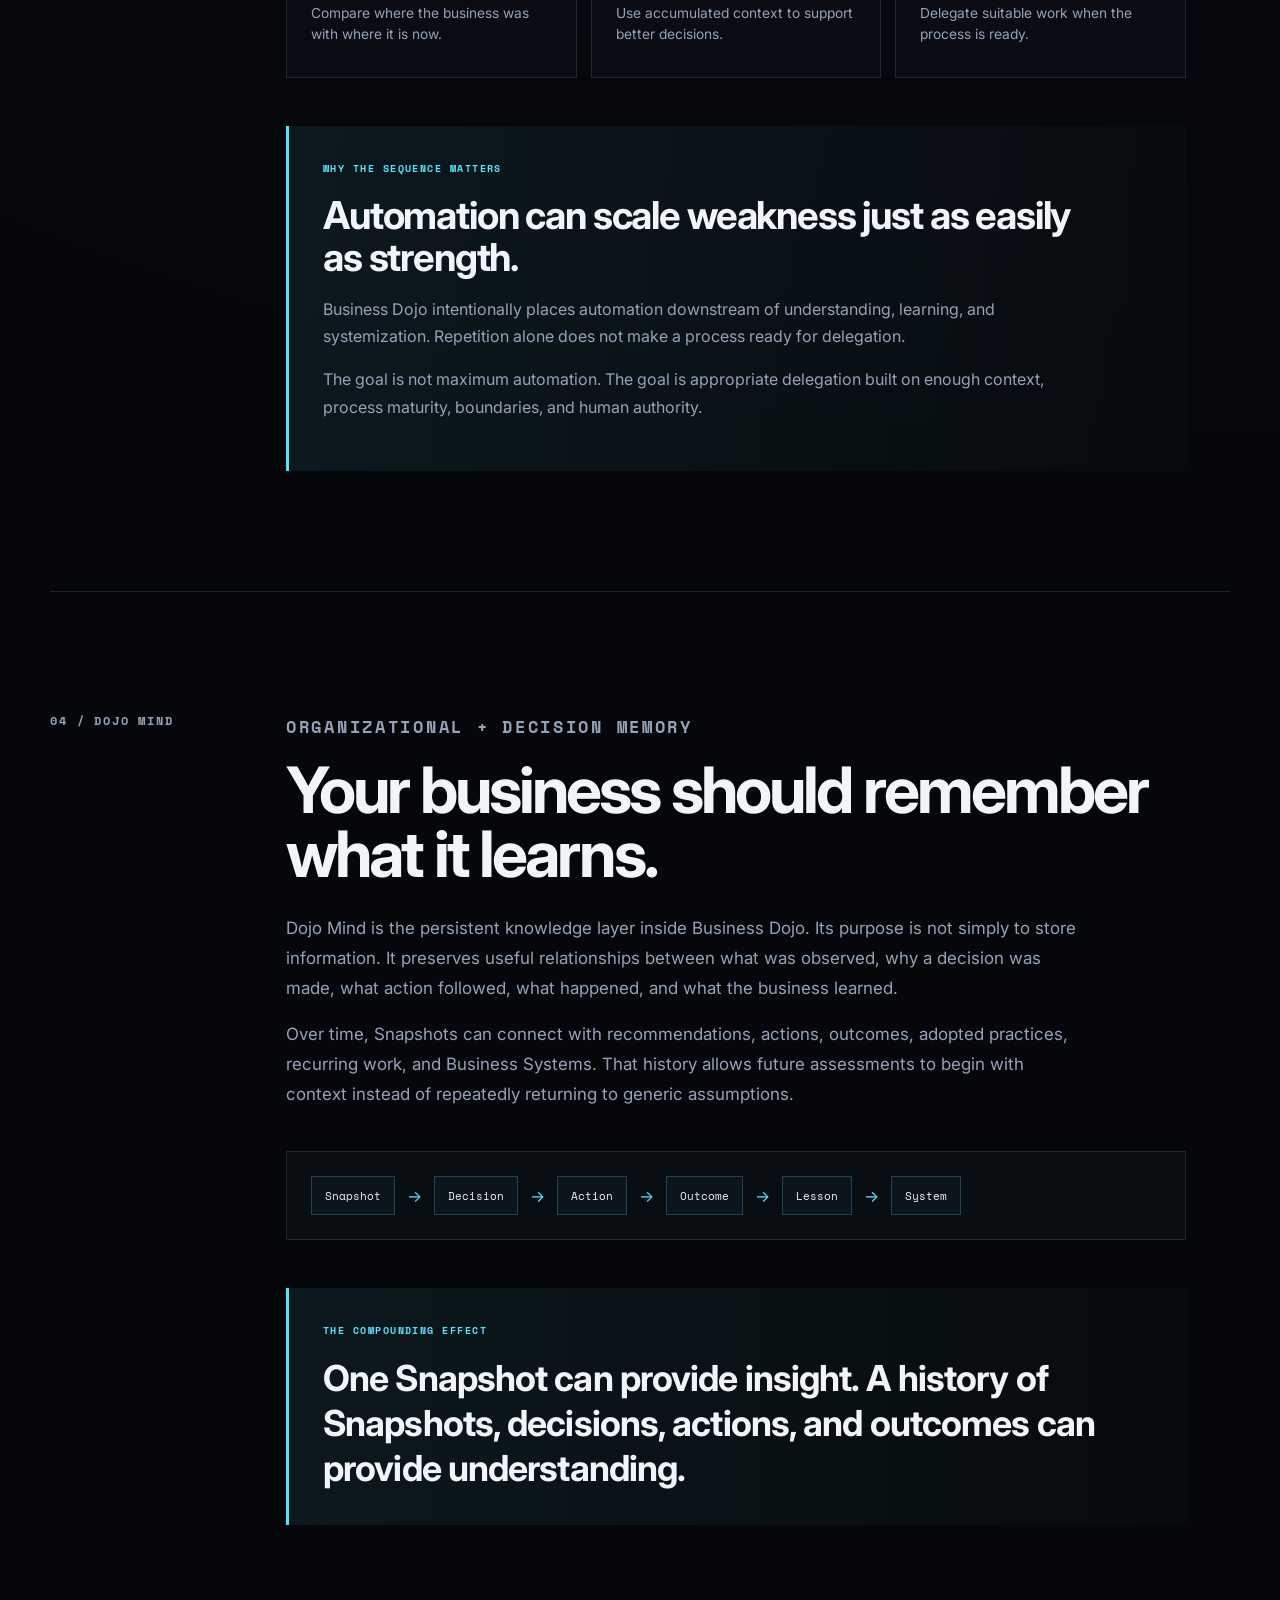
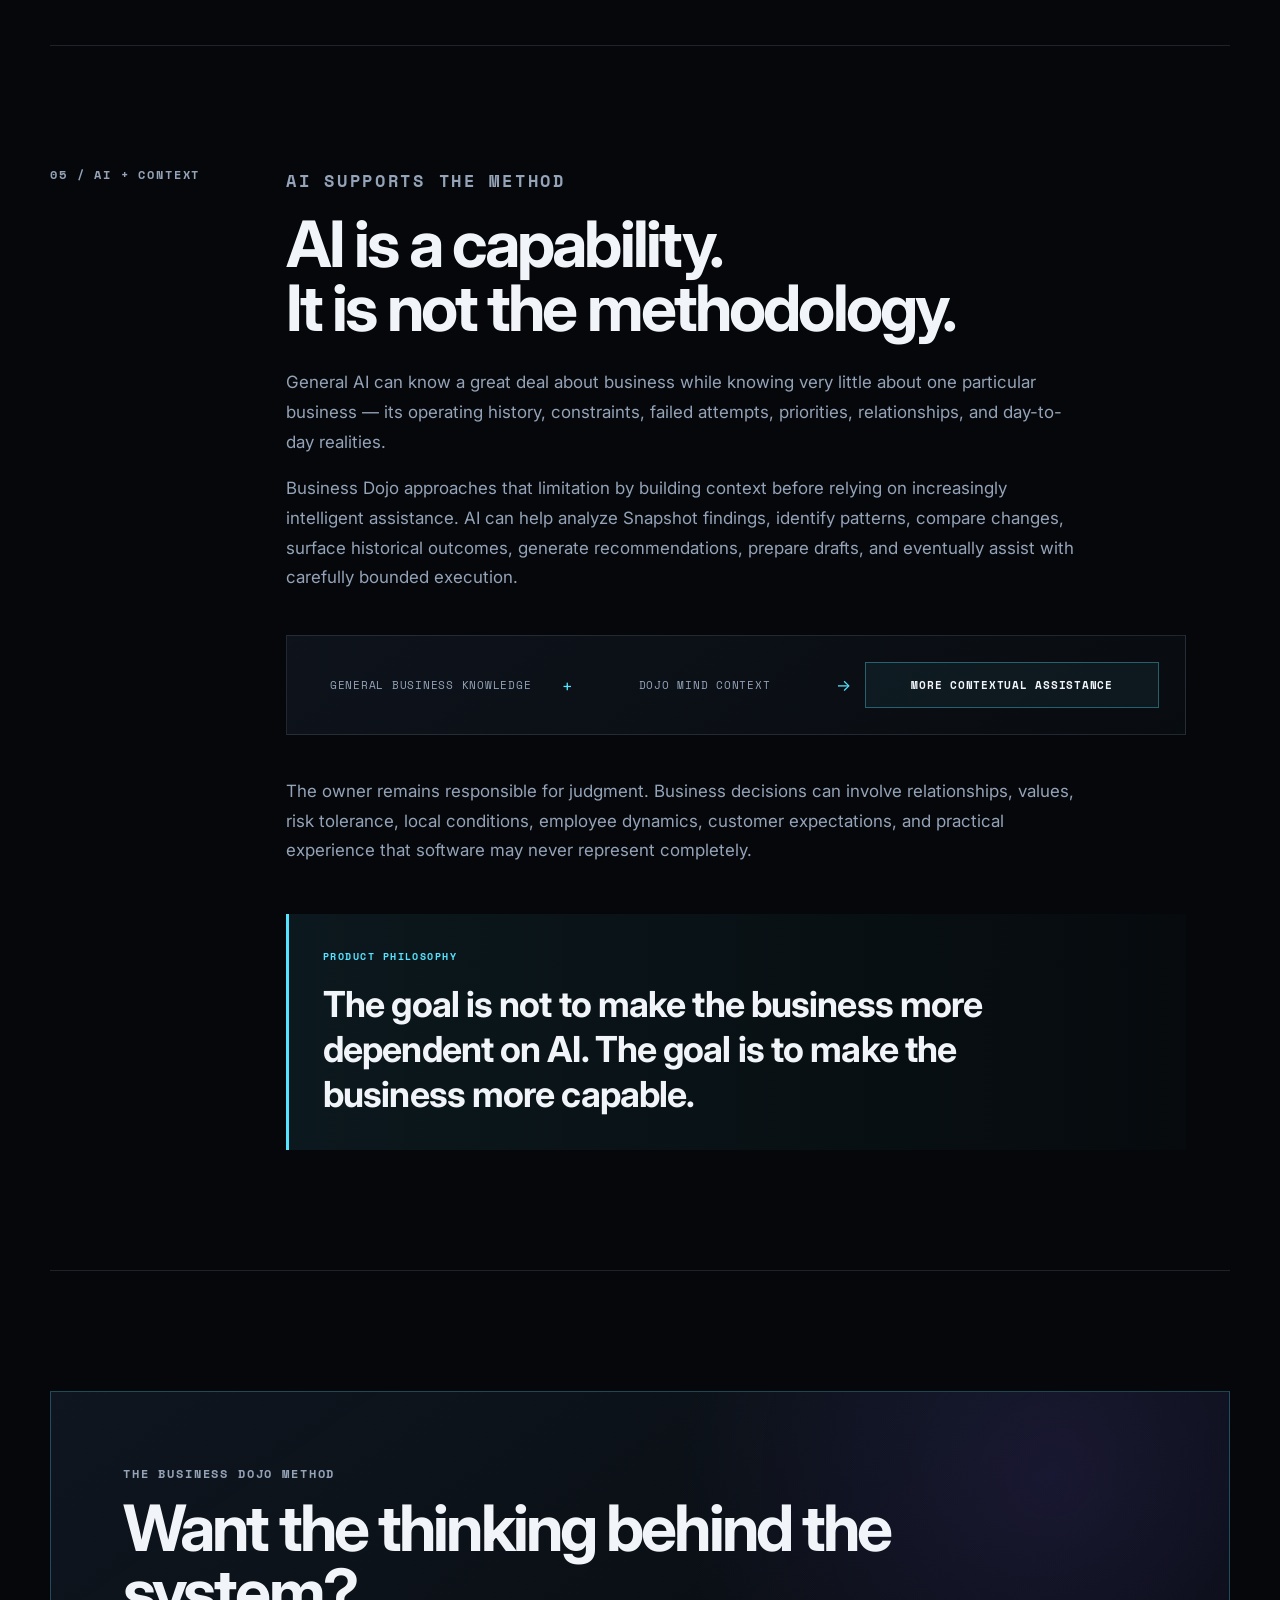
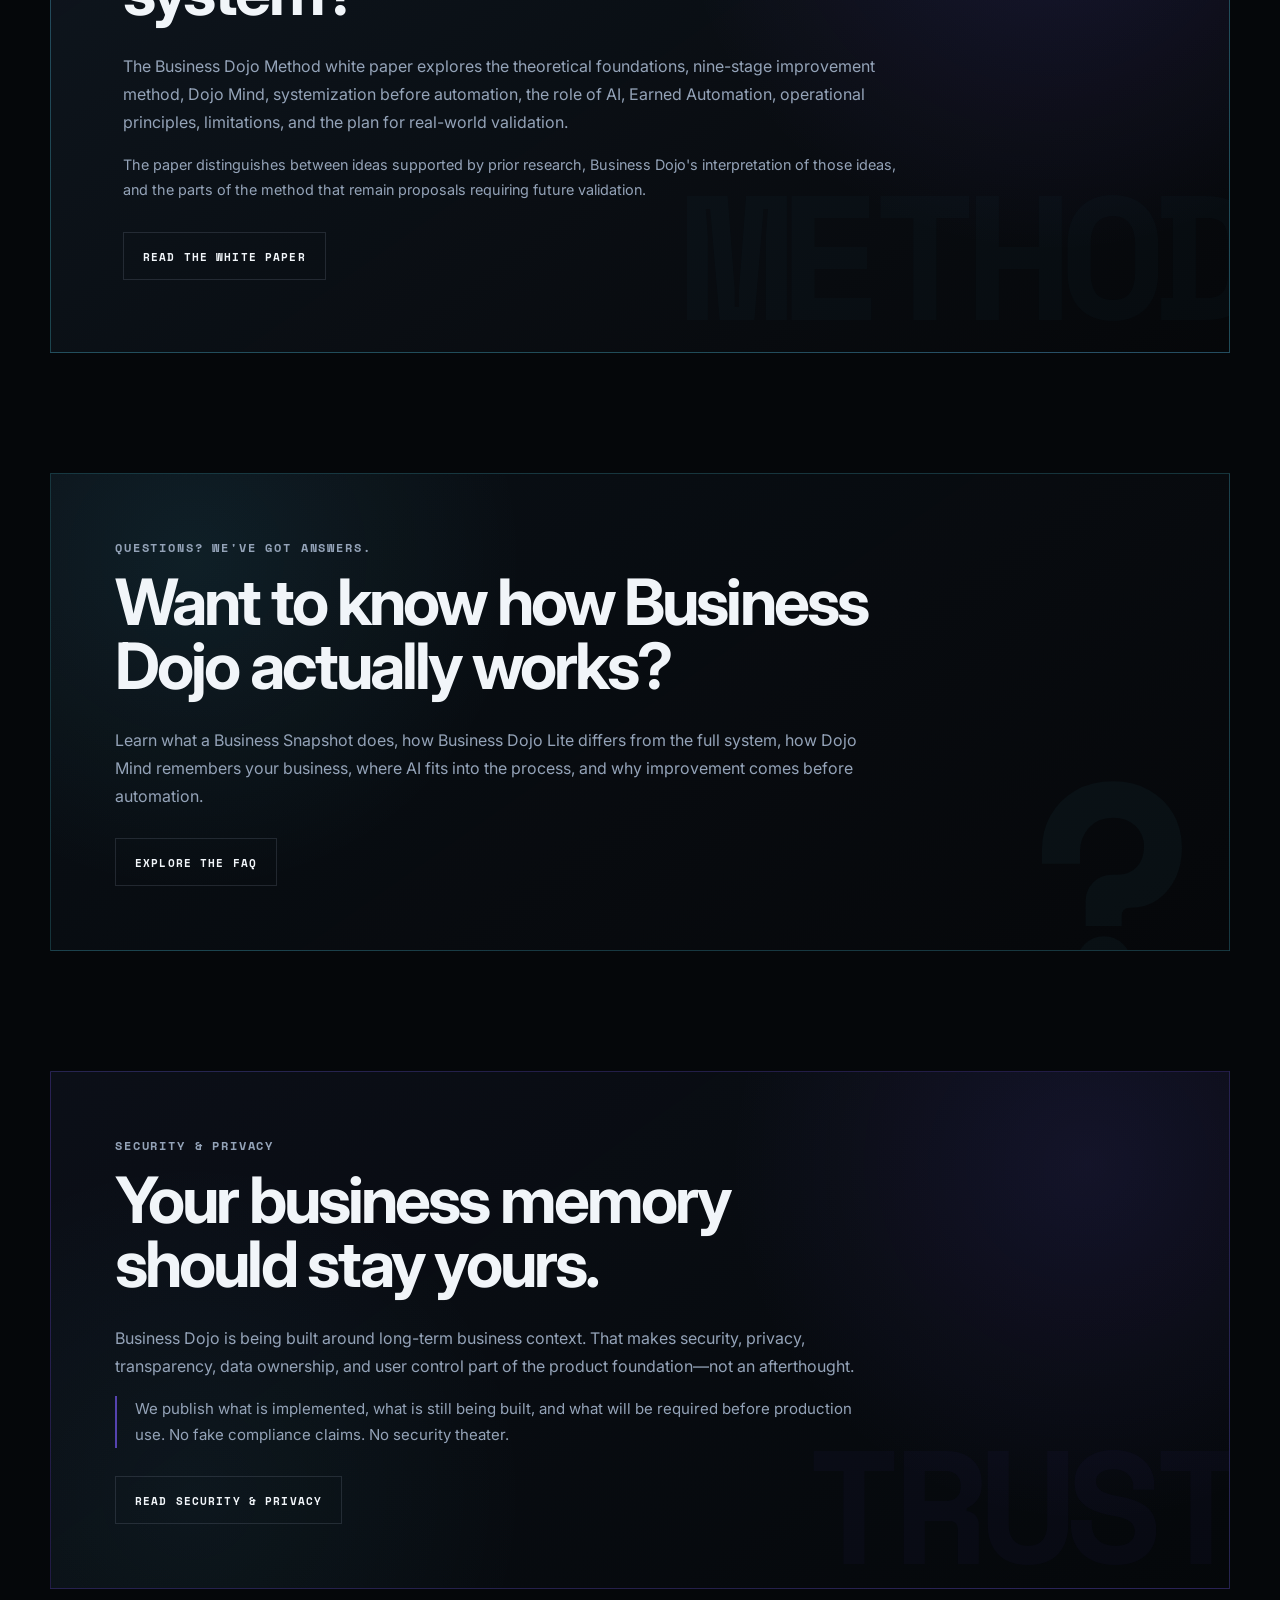
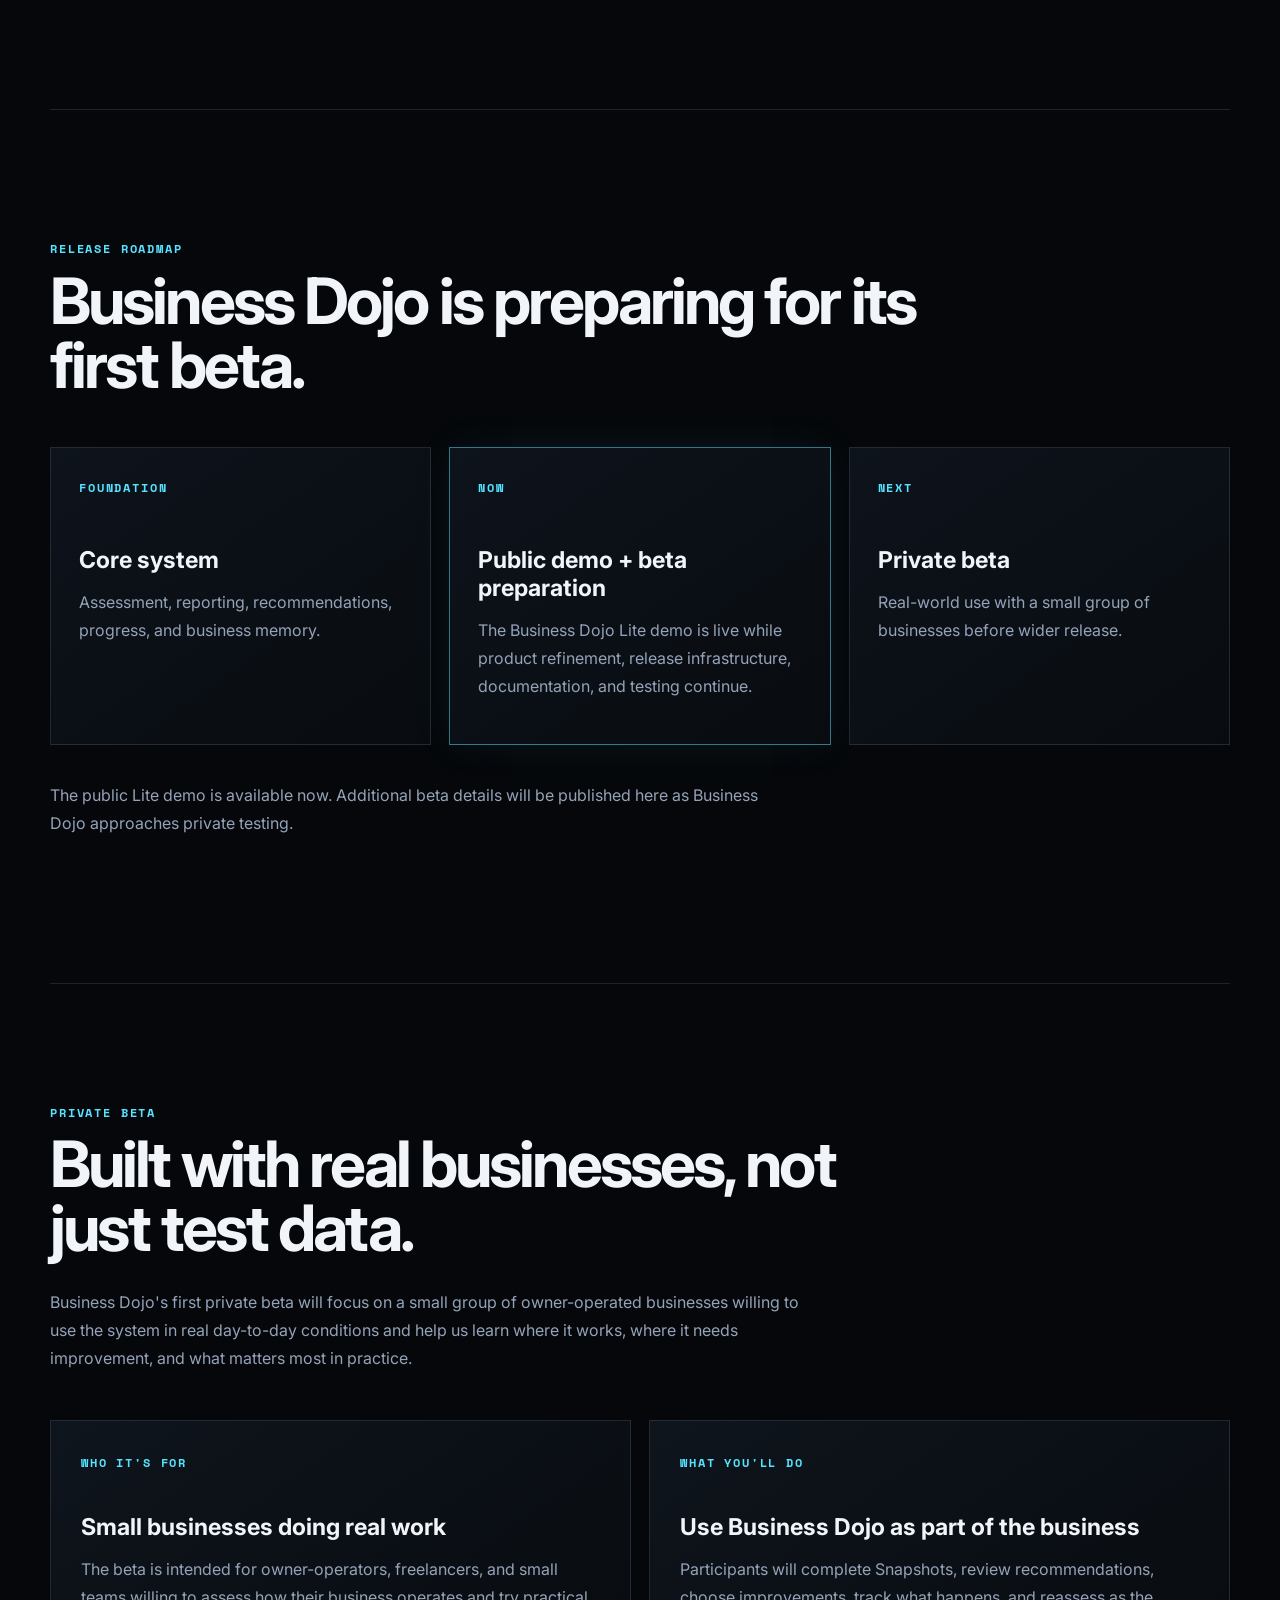
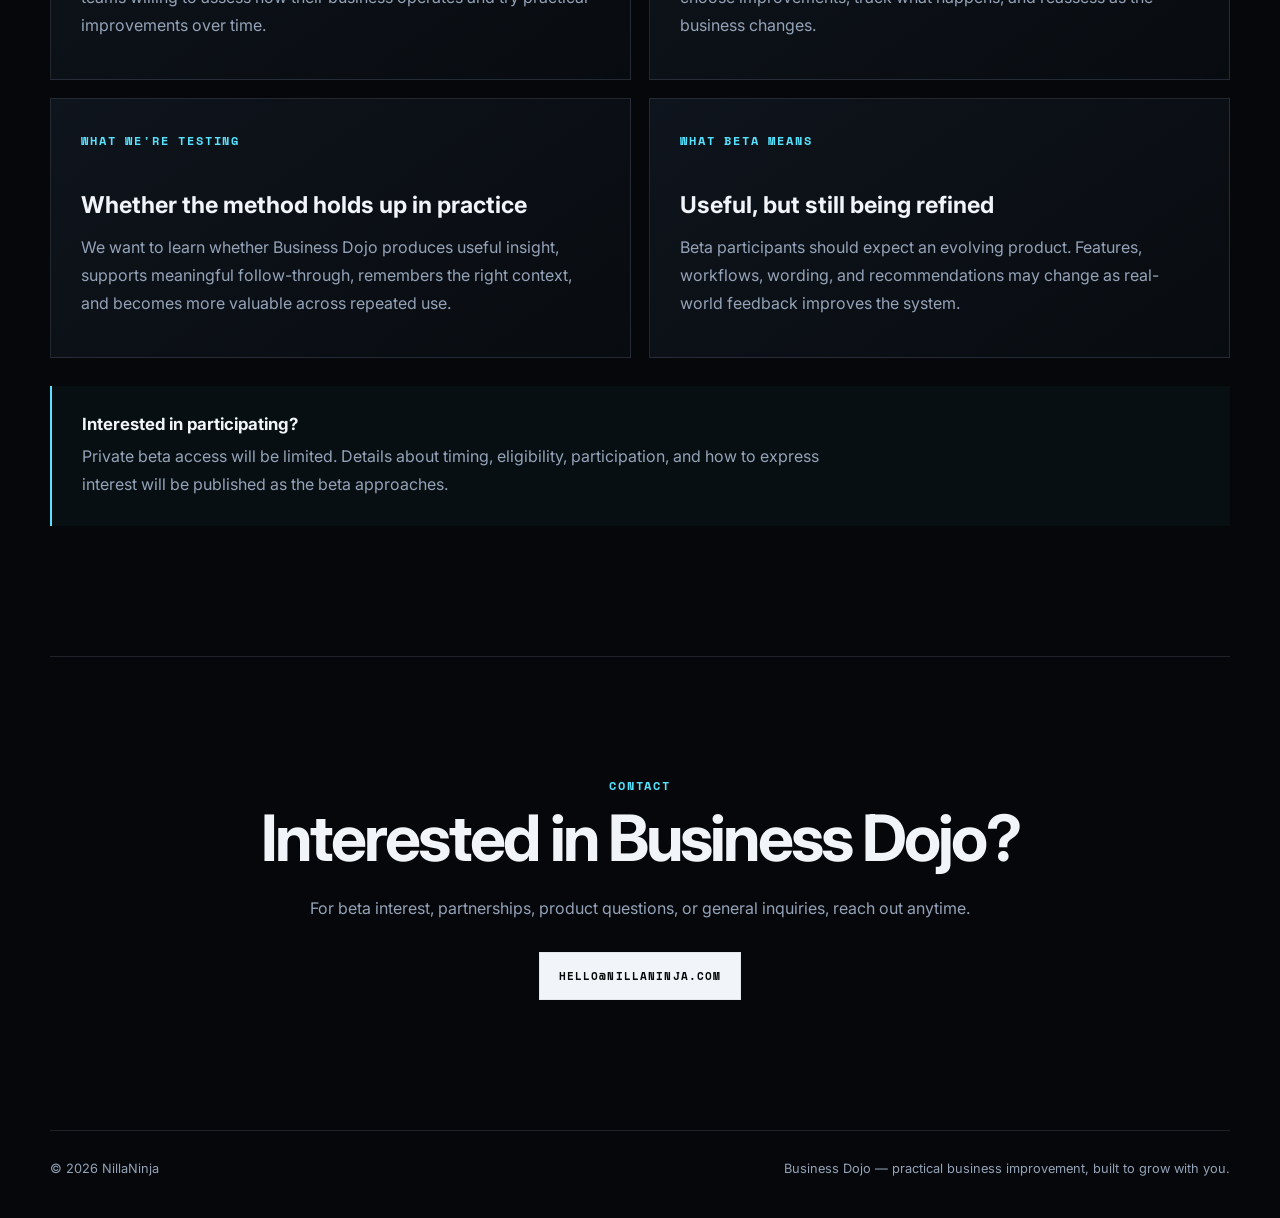
==== commit 7cc3048a: "Add Security and Privacy page" ====
--- a/index.html
+++ b/index.html
@@ -74,6 +74,7 @@
         <a href="demo.html">Demo</a>
         <a href="whitepaper.html">White Paper</a>
         <a href="faq.html">FAQ</a>
+        <a href="security.html">Security & Privacy</a>
         <a href="#release">Release</a>
         <a href="#contact">Contact</a>
       </nav>
@@ -555,6 +556,30 @@
       </div>
     </section>
 
+    <section class="security-preview">
+      <div class="security-preview-inner">
+        <p class="eyebrow">SECURITY & PRIVACY</p>
+
+        <h2>Your business memory should stay yours.</h2>
+
+        <p>
+          Business Dojo is being built around long-term business context.
+          That makes security, privacy, transparency, data ownership, and user
+          control part of the product foundation—not an afterthought.
+        </p>
+
+        <p class="security-preview-note">
+          We publish what is implemented, what is still being built, and what
+          will be required before production use. No fake compliance claims.
+          No security theater.
+        </p>
+
+        <a class="button button-ghost" href="security.html">
+          Read Security & Privacy
+        </a>
+      </div>
+    </section>
+
     <section id="release" class="release-section">
       <p class="eyebrow">RELEASE ROADMAP</p>
 
--- a/styles.css
+++ b/styles.css
@@ -1285,3 +1285,86 @@
     padding: 24px;
   }
 }
+
+/* =========================================================
+   SECURITY & PRIVACY PREVIEW
+   ========================================================= */
+
+.security-preview {
+  width: min(var(--max-width), calc(100% - 48px));
+  margin: 0 auto;
+  padding: 0 0 120px;
+}
+
+.security-preview-inner {
+  position: relative;
+  overflow: hidden;
+  padding: clamp(34px, 6vw, 64px);
+  border: 1px solid rgba(124, 92, 255, 0.24);
+  background:
+    radial-gradient(
+      circle at 88% 18%,
+      rgba(124, 92, 255, 0.11),
+      transparent 32%
+    ),
+    radial-gradient(
+      circle at 12% 82%,
+      rgba(87, 227, 255, 0.05),
+      transparent 30%
+    ),
+    linear-gradient(
+      145deg,
+      rgba(12, 16, 24, 0.94),
+      rgba(5, 7, 10, 0.9)
+    );
+}
+
+.security-preview-inner::after {
+  content: "TRUST";
+  position: absolute;
+  right: -10px;
+  bottom: -34px;
+  color: rgba(124, 92, 255, 0.035);
+  font-family: "Space Mono", monospace;
+  font-size: clamp(5rem, 14vw, 10rem);
+  font-weight: 700;
+  letter-spacing: -0.07em;
+  pointer-events: none;
+}
+
+.security-preview h2,
+.security-preview p,
+.security-preview a {
+  position: relative;
+  z-index: 1;
+}
+
+.security-preview h2 {
+  max-width: 760px;
+}
+
+.security-preview p {
+  max-width: 760px;
+  color: var(--muted);
+  line-height: 1.75;
+}
+
+.security-preview-note {
+  margin-bottom: 28px;
+  padding-left: 18px;
+  border-left: 2px solid rgba(124, 92, 255, 0.65);
+  font-size: 0.94rem;
+}
+
+@media (max-width: 760px) {
+  .security-preview {
+    width: calc(100% - 28px);
+    padding-bottom: 90px;
+  }
+
+  .security-preview-inner::after {
+    right: 6px;
+    bottom: -20px;
+    font-size: 6.5rem;
+  }
+}
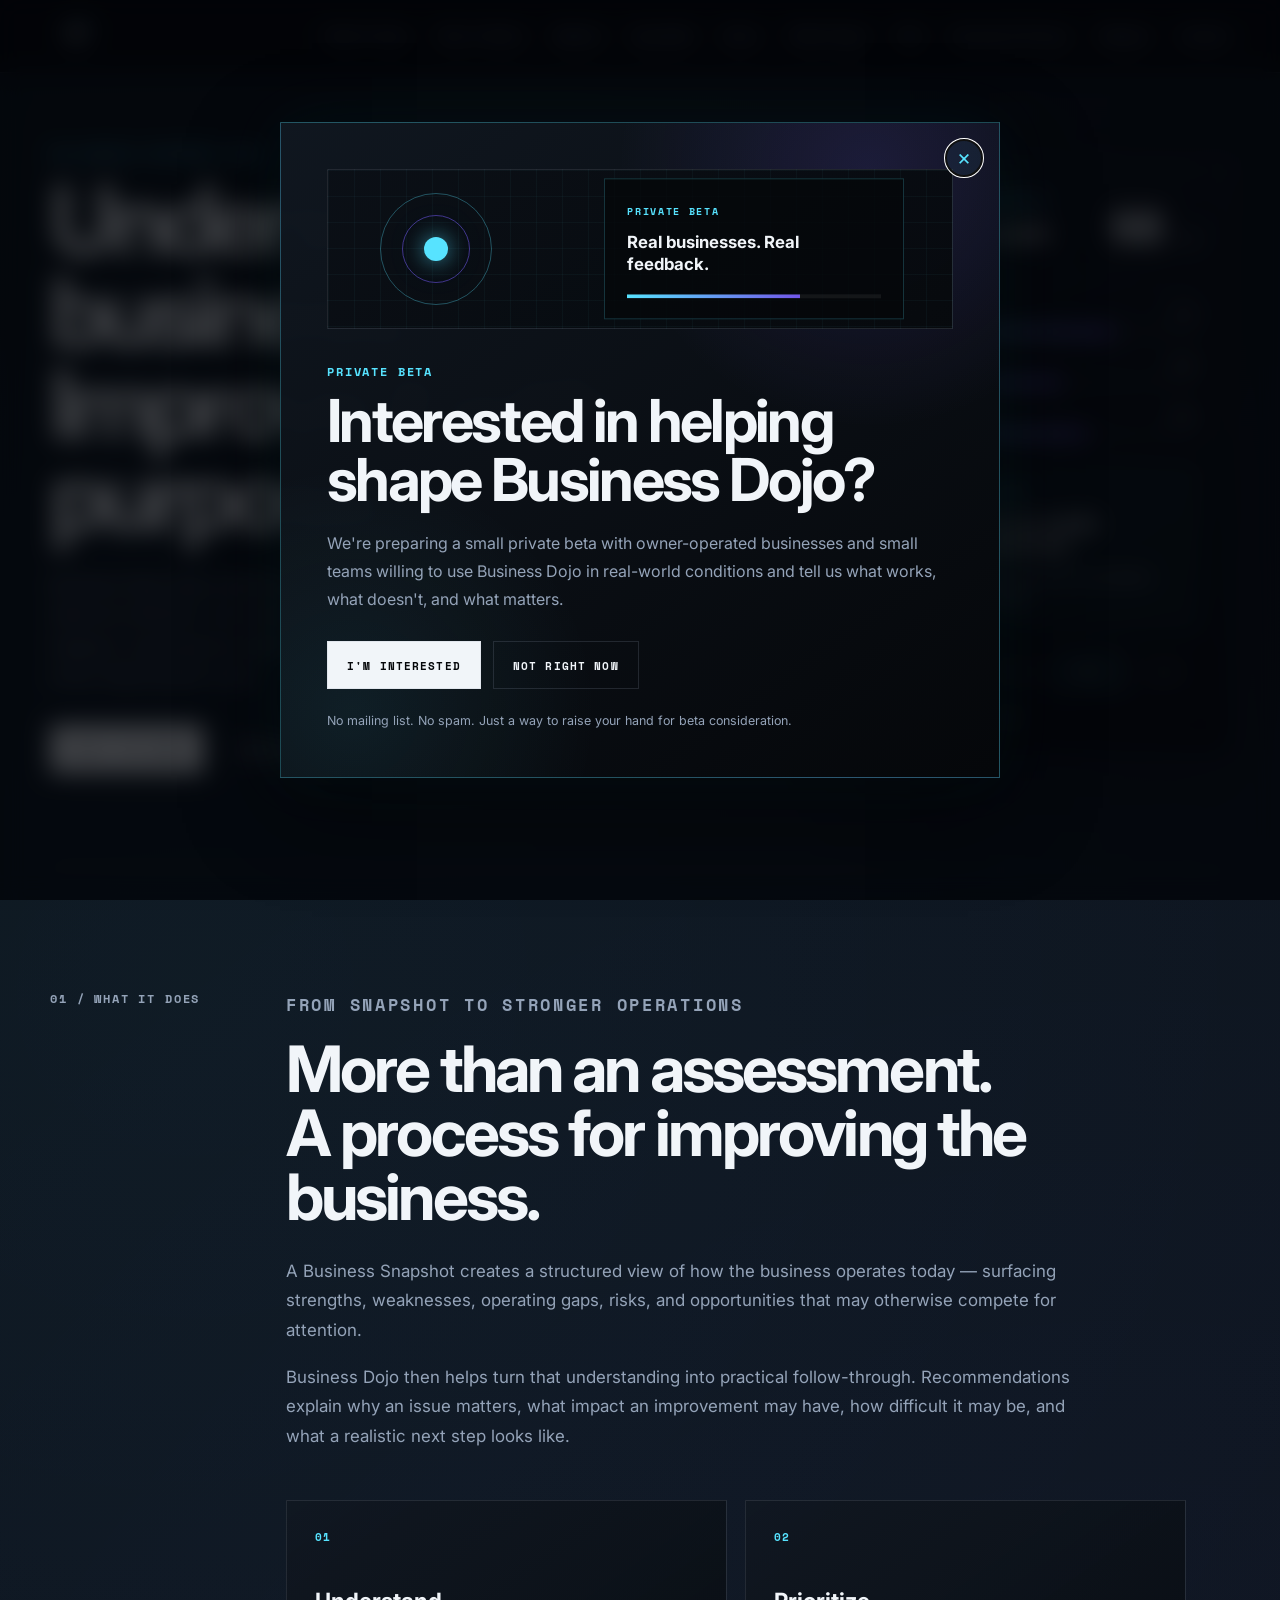
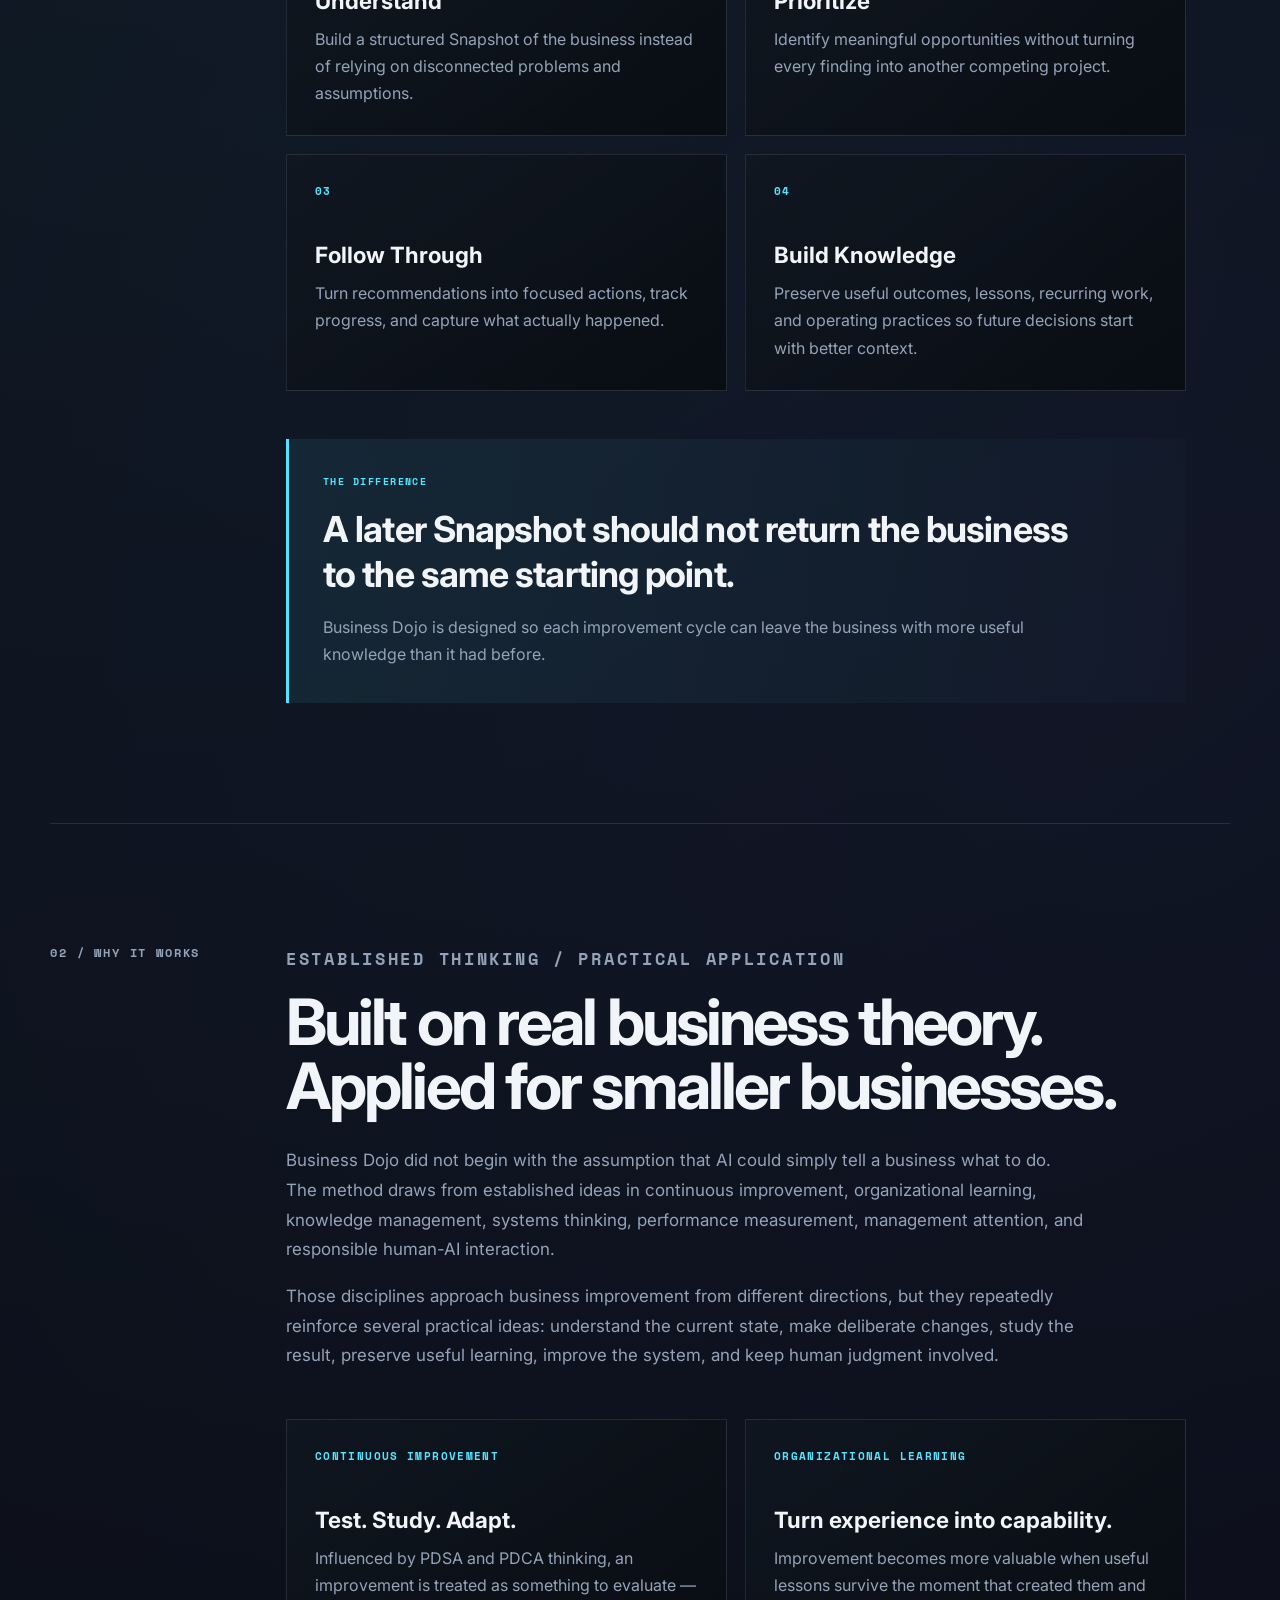
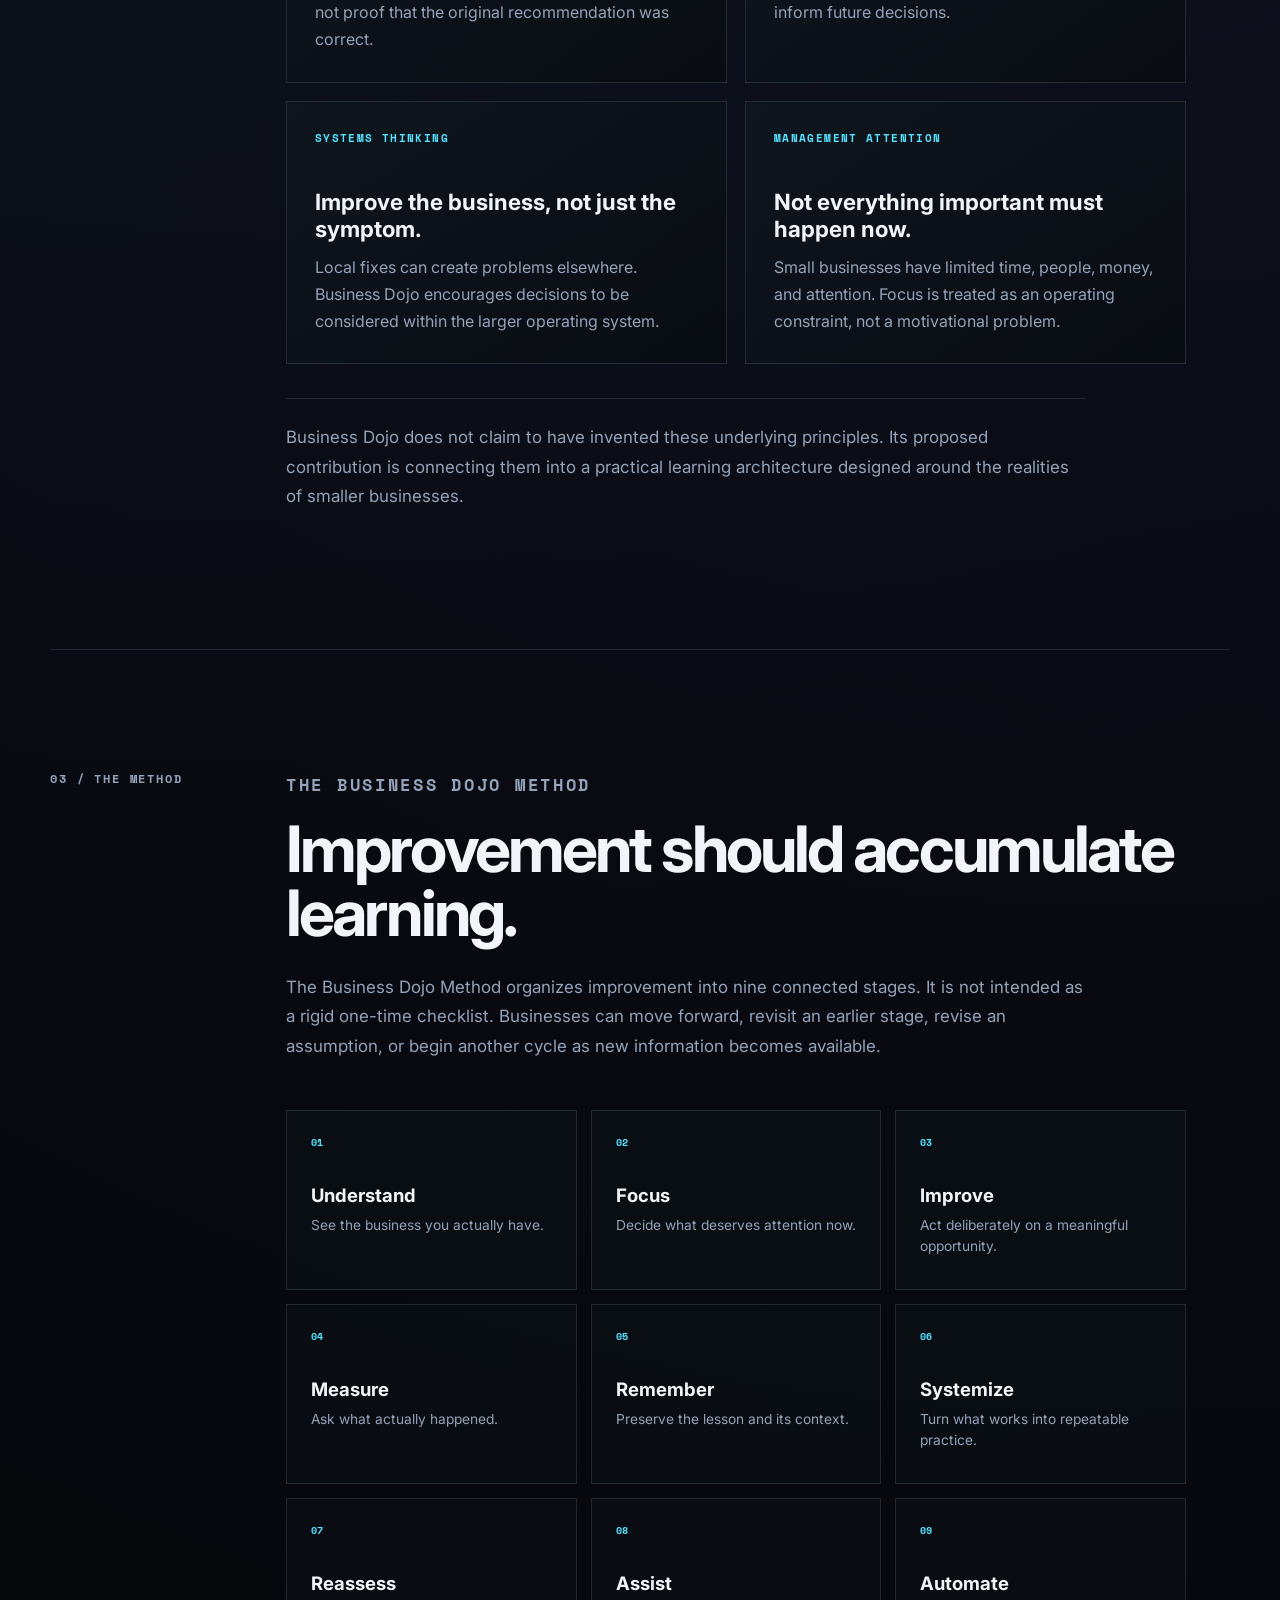
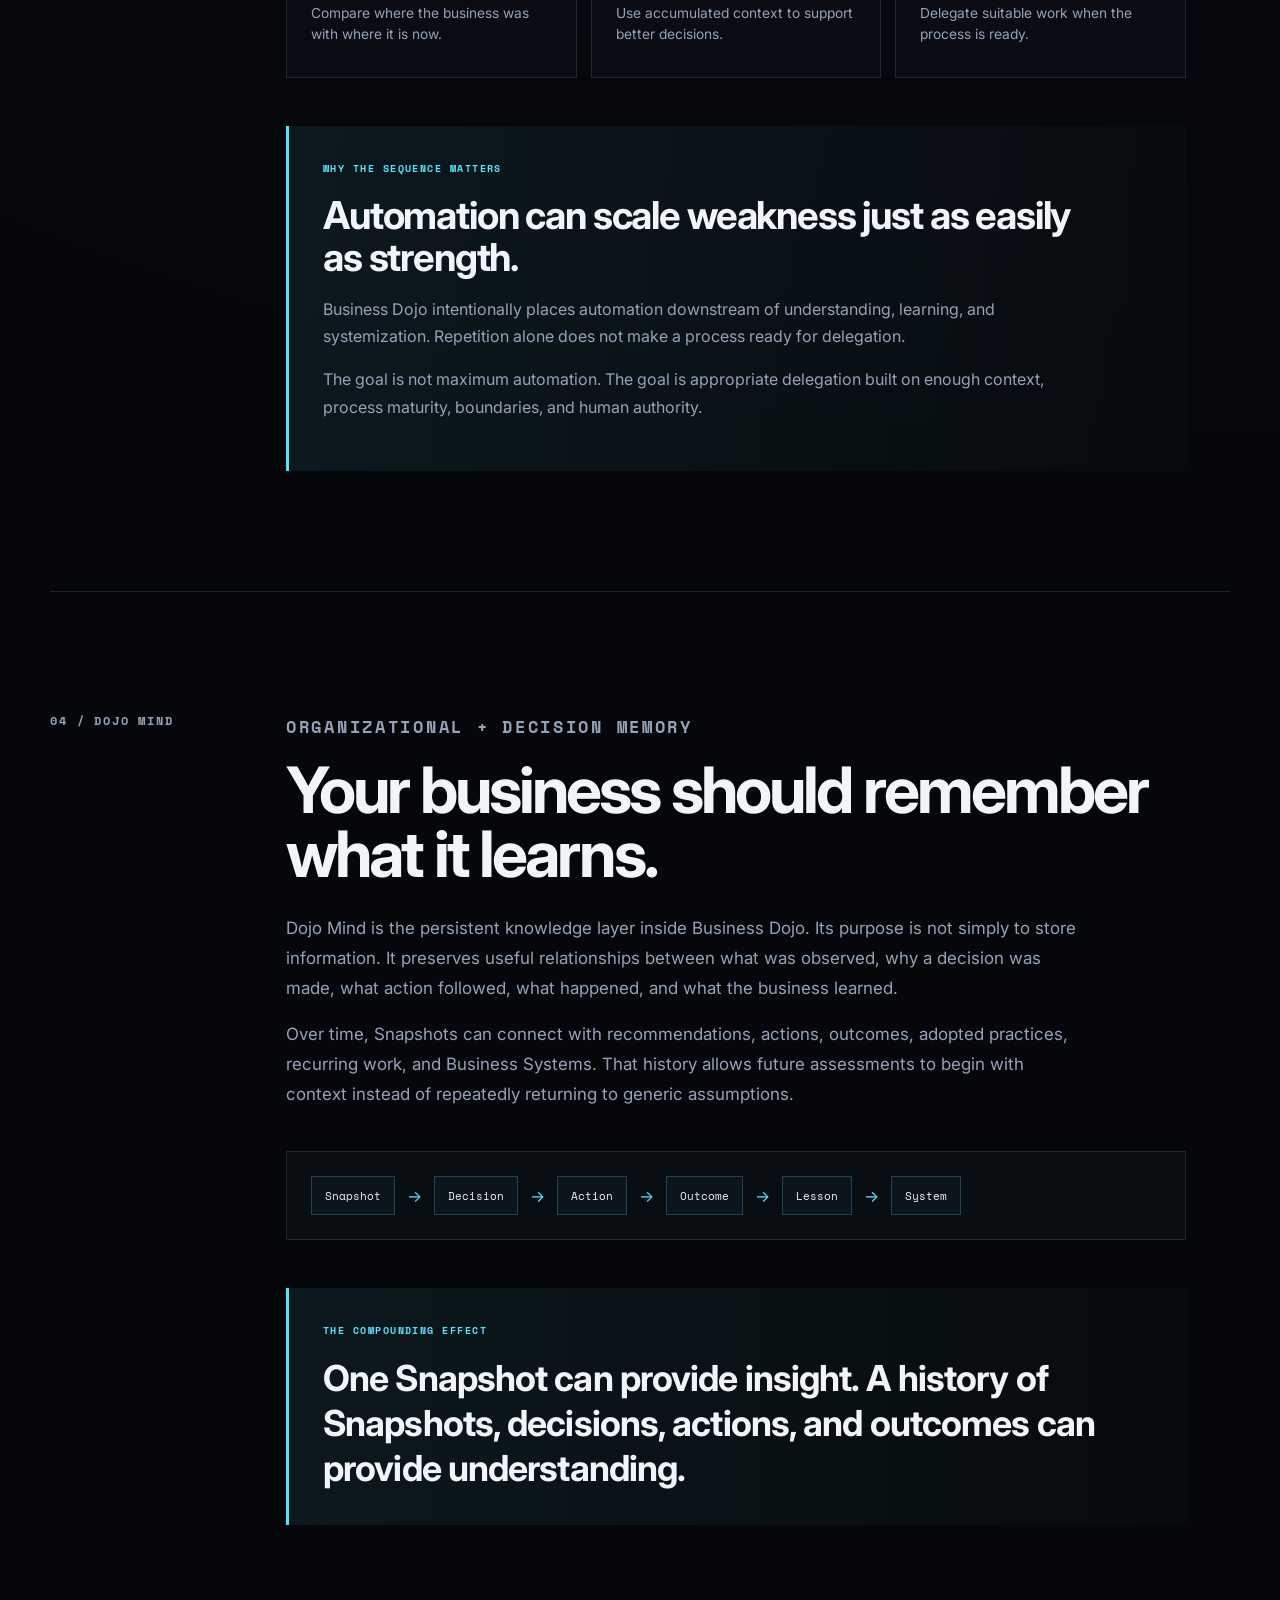
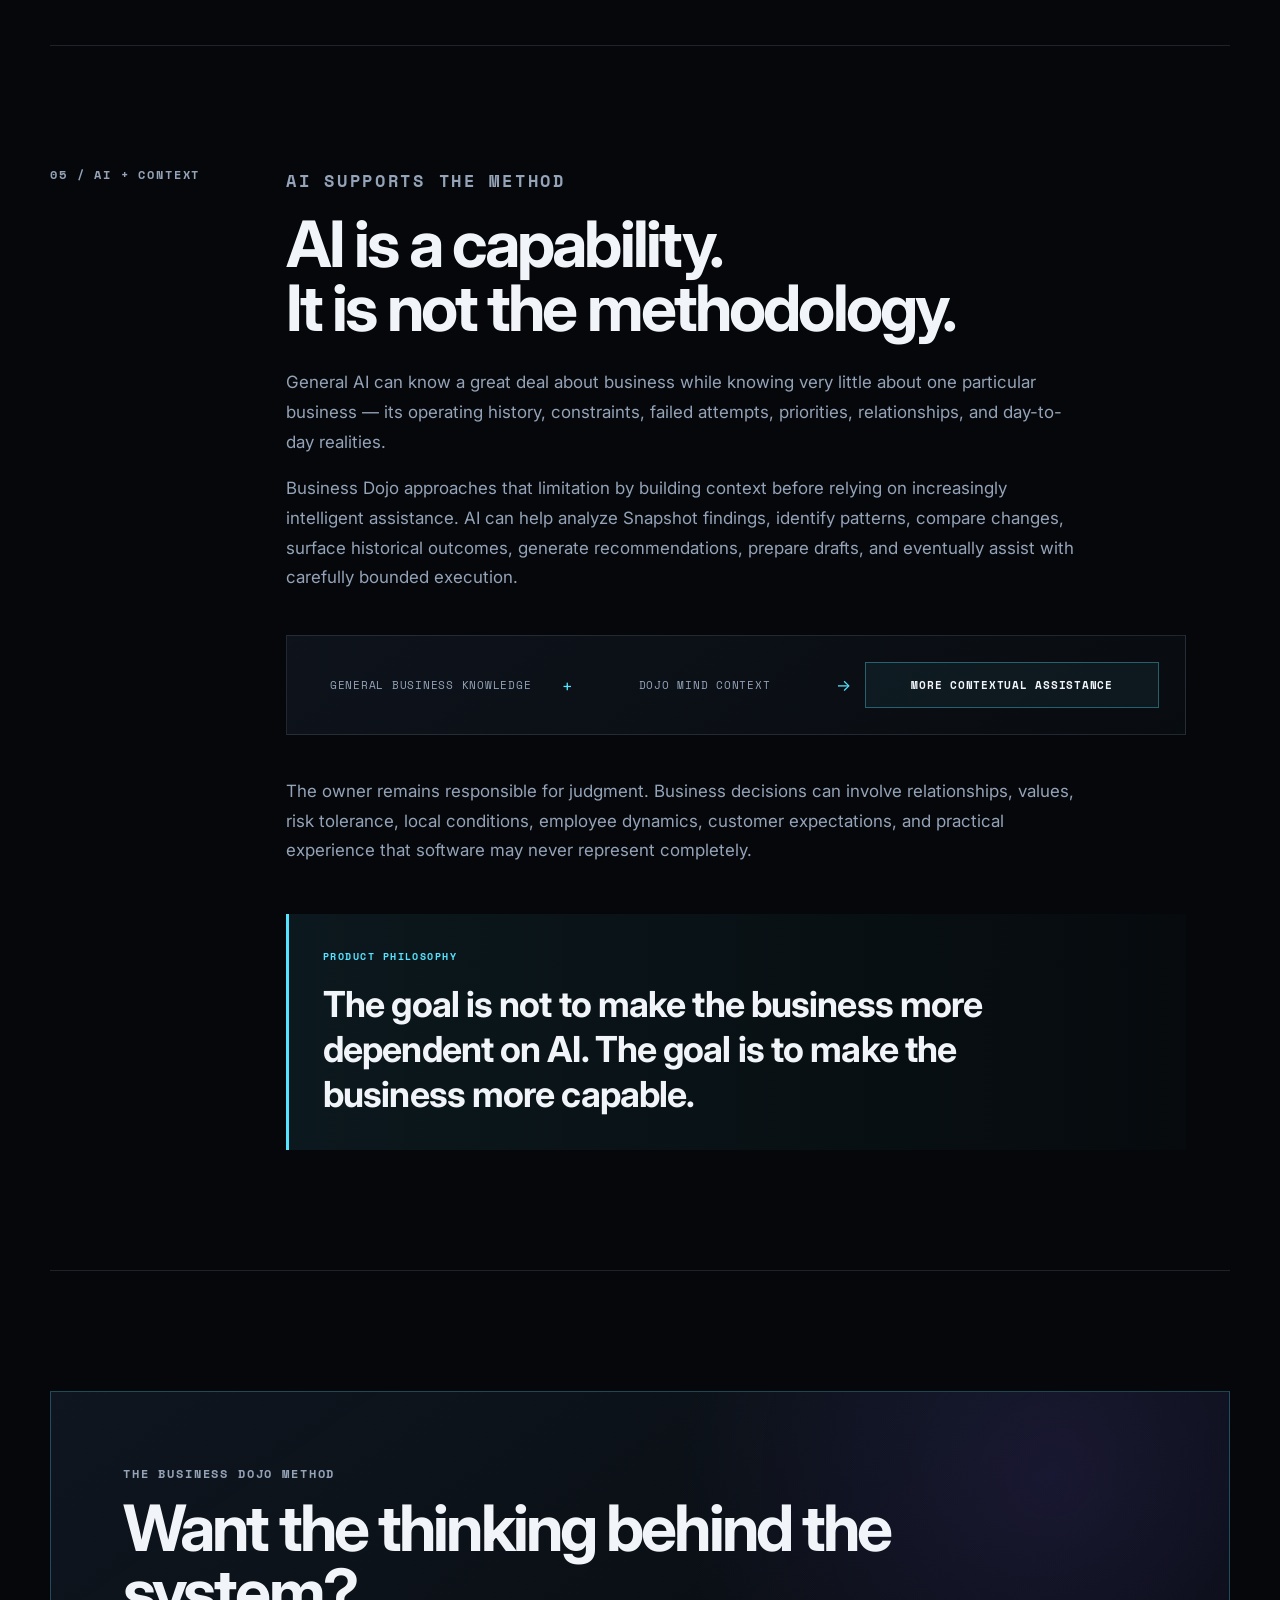
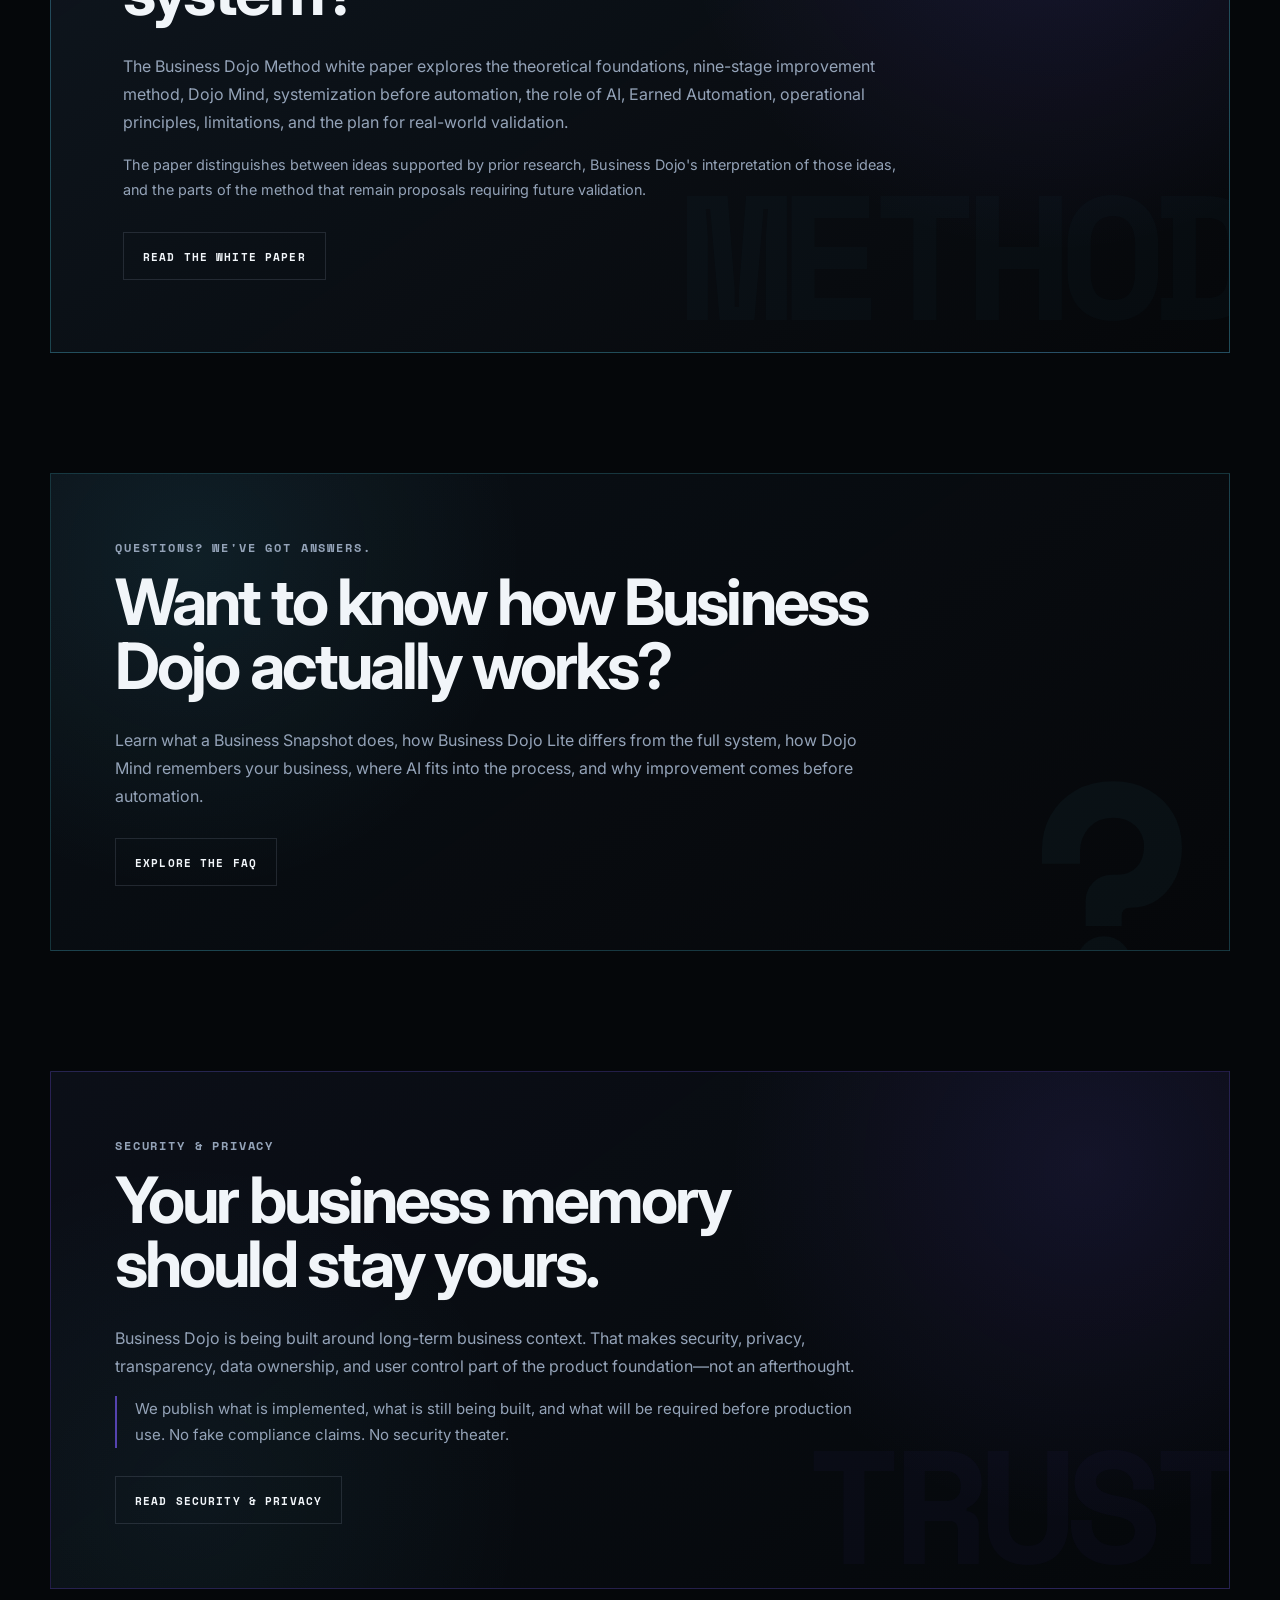
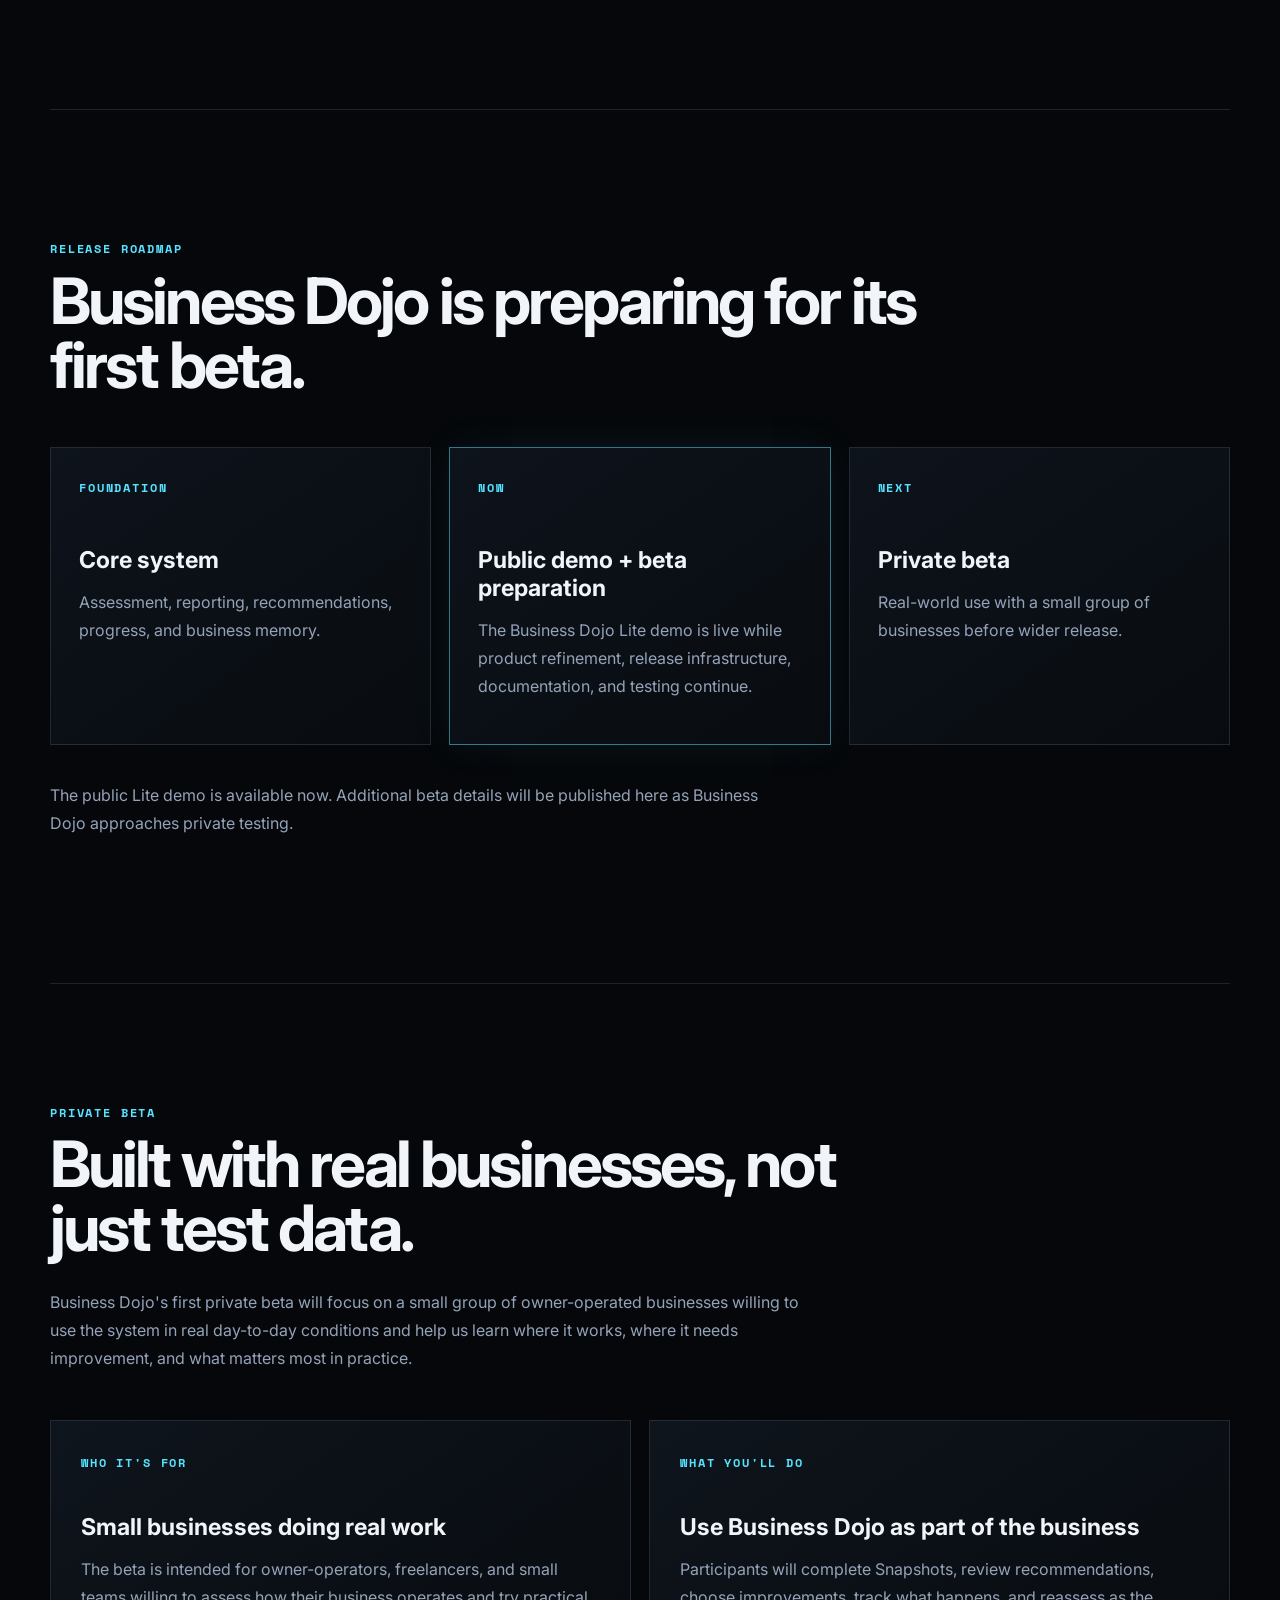
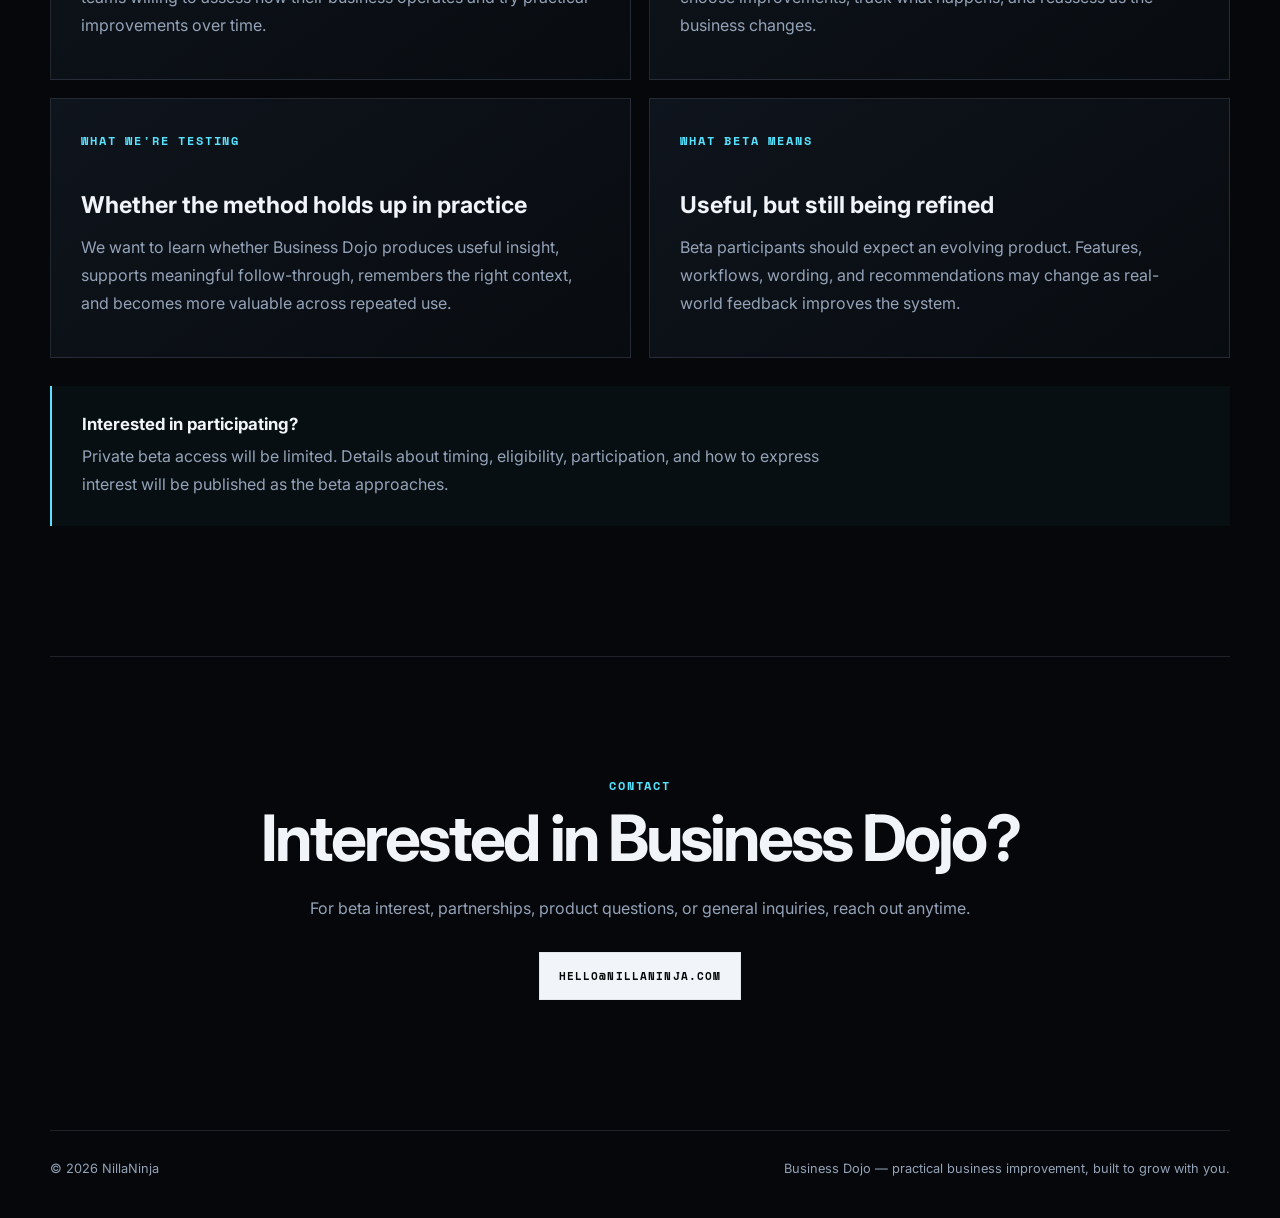
==== commit 43e88992: "Add private beta interest modal" ====
--- a/index.html
+++ b/index.html
@@ -698,6 +698,80 @@
     <span>Business Dojo — practical business improvement, built to grow with you.</span>
   </footer>
 
+  <div
+    class="beta-modal-backdrop"
+    id="betaModal"
+    aria-hidden="true"
+  >
+    <section
+      class="beta-modal"
+      role="dialog"
+      aria-modal="true"
+      aria-labelledby="betaModalTitle"
+      aria-describedby="betaModalDescription"
+    >
+      <button
+        class="beta-modal-close"
+        id="betaModalClose"
+        type="button"
+        aria-label="Close private beta invitation"
+      >
+        ×
+      </button>
+
+      <div class="beta-modal-visual" aria-hidden="true">
+        <div class="beta-modal-signal">
+          <span class="beta-modal-signal-ring beta-modal-signal-ring-one"></span>
+          <span class="beta-modal-signal-ring beta-modal-signal-ring-two"></span>
+          <span class="beta-modal-signal-core"></span>
+        </div>
+
+        <div class="beta-modal-status-card">
+          <span>PRIVATE BETA</span>
+          <strong>Real businesses. Real feedback.</strong>
+          <div class="beta-modal-status-line">
+            <span></span>
+          </div>
+        </div>
+      </div>
+
+      <div class="beta-modal-copy">
+        <p class="eyebrow">PRIVATE BETA</p>
+
+        <h2 id="betaModalTitle">
+          Interested in helping shape Business Dojo?
+        </h2>
+
+        <p id="betaModalDescription">
+          We're preparing a small private beta with owner-operated businesses
+          and small teams willing to use Business Dojo in real-world
+          conditions and tell us what works, what doesn't, and what matters.
+        </p>
+
+        <div class="beta-modal-actions">
+          <a
+            class="button button-primary"
+            href="mailto:hello@nillaninja.com?subject=Business%20Dojo%20Beta%20Interest"
+          >
+            I'm Interested
+          </a>
+
+          <button
+            class="button button-ghost beta-modal-dismiss"
+            id="betaModalDismiss"
+            type="button"
+          >
+            Not Right Now
+          </button>
+        </div>
+
+        <p class="beta-modal-footnote">
+          No mailing list. No spam. Just a way to raise your hand for beta consideration.
+        </p>
+      </div>
+    </section>
+  </div>
+
   <script src="script.js"></script>
 </body>
 </html>
--- a/styles.css
+++ b/styles.css
@@ -1368,3 +1368,278 @@
     font-size: 6.5rem;
   }
 }
+
+/* =========================================================
+   PRIVATE BETA MODAL
+   ========================================================= */
+
+.beta-modal-backdrop {
+  position: fixed;
+  inset: 0;
+  z-index: 2000;
+  display: grid;
+  place-items: center;
+  padding: 24px;
+  background: rgba(2, 4, 7, 0.74);
+  backdrop-filter: blur(12px);
+  -webkit-backdrop-filter: blur(12px);
+  opacity: 0;
+  visibility: hidden;
+  pointer-events: none;
+  transition:
+    opacity 220ms ease,
+    visibility 220ms ease;
+}
+
+.beta-modal-backdrop.is-visible {
+  opacity: 1;
+  visibility: visible;
+  pointer-events: auto;
+}
+
+.beta-modal {
+  position: relative;
+  width: min(720px, 100%);
+  max-height: calc(100vh - 48px);
+  overflow-y: auto;
+  padding: clamp(28px, 5vw, 46px);
+  border: 1px solid rgba(87, 227, 255, 0.3);
+  background:
+    radial-gradient(
+      circle at 82% 8%,
+      rgba(124, 92, 255, 0.15),
+      transparent 30%
+    ),
+    radial-gradient(
+      circle at 10% 90%,
+      rgba(87, 227, 255, 0.08),
+      transparent 28%
+    ),
+    linear-gradient(
+      145deg,
+      rgba(16, 23, 32, 0.98),
+      rgba(5, 7, 10, 0.98)
+    );
+  box-shadow:
+    0 30px 90px rgba(0, 0, 0, 0.48),
+    0 0 60px rgba(87, 227, 255, 0.05);
+  transform: translateY(18px) scale(0.985);
+  transition: transform 220ms ease;
+}
+
+.beta-modal-backdrop.is-visible .beta-modal {
+  transform: translateY(0) scale(1);
+}
+
+.beta-modal-close {
+  position: absolute;
+  top: 16px;
+  right: 16px;
+  z-index: 3;
+  width: 38px;
+  height: 38px;
+  display: grid;
+  place-items: center;
+  padding: 0;
+  border: 1px solid var(--line);
+  border-radius: 50%;
+  background: rgba(5, 7, 10, 0.7);
+  color: var(--muted);
+  cursor: pointer;
+  font-size: 1.35rem;
+  line-height: 1;
+  transition:
+    color 160ms ease,
+    border-color 160ms ease,
+    background 160ms ease;
+}
+
+.beta-modal-close:hover,
+.beta-modal-close:focus-visible {
+  color: var(--accent);
+  border-color: rgba(87, 227, 255, 0.45);
+  background: rgba(87, 227, 255, 0.05);
+}
+
+.beta-modal-visual {
+  position: relative;
+  min-height: 160px;
+  margin-bottom: 34px;
+  overflow: hidden;
+  border: 1px solid var(--line);
+  background:
+    linear-gradient(rgba(87, 227, 255, 0.035) 1px, transparent 1px),
+    linear-gradient(90deg, rgba(87, 227, 255, 0.035) 1px, transparent 1px),
+    linear-gradient(
+      145deg,
+      rgba(10, 15, 22, 0.96),
+      rgba(6, 9, 13, 0.96)
+    );
+  background-size:
+    26px 26px,
+    26px 26px,
+    auto;
+}
+
+.beta-modal-signal {
+  position: absolute;
+  left: clamp(24px, 6vw, 52px);
+  top: 50%;
+  width: 112px;
+  height: 112px;
+  transform: translateY(-50%);
+}
+
+.beta-modal-signal-ring,
+.beta-modal-signal-core {
+  position: absolute;
+  border-radius: 50%;
+}
+
+.beta-modal-signal-ring {
+  border: 1px solid rgba(87, 227, 255, 0.32);
+}
+
+.beta-modal-signal-ring-one {
+  inset: 0;
+}
+
+.beta-modal-signal-ring-two {
+  inset: 22px;
+  border-color: rgba(124, 92, 255, 0.5);
+}
+
+.beta-modal-signal-core {
+  inset: 44px;
+  background: var(--accent);
+  box-shadow:
+    0 0 20px rgba(87, 227, 255, 0.55),
+    0 0 44px rgba(87, 227, 255, 0.18);
+}
+
+.beta-modal-status-card {
+  position: absolute;
+  top: 50%;
+  right: clamp(24px, 6vw, 48px);
+  width: min(300px, 48%);
+  transform: translateY(-50%);
+  padding: 20px 22px;
+  border: 1px solid rgba(87, 227, 255, 0.2);
+  background: rgba(5, 7, 10, 0.78);
+}
+
+.beta-modal-status-card > span {
+  color: var(--accent);
+  font-family: "Space Mono", monospace;
+  font-size: 0.65rem;
+  font-weight: 700;
+  letter-spacing: 0.16em;
+}
+
+.beta-modal-status-card strong {
+  display: block;
+  margin-top: 12px;
+  font-size: 1.05rem;
+  line-height: 1.35;
+}
+
+.beta-modal-status-line {
+  height: 4px;
+  margin-top: 18px;
+  overflow: hidden;
+  background: rgba(255, 255, 255, 0.06);
+}
+
+.beta-modal-status-line span {
+  display: block;
+  width: 68%;
+  height: 100%;
+  background: linear-gradient(
+    90deg,
+    var(--accent),
+    rgba(124, 92, 255, 0.9)
+  );
+}
+
+.beta-modal-copy h2 {
+  max-width: 610px;
+  margin-bottom: 20px;
+  font-size: clamp(2rem, 5vw, 3.7rem);
+  line-height: 1;
+}
+
+.beta-modal-copy > p:not(.eyebrow):not(.beta-modal-footnote) {
+  max-width: 620px;
+  color: var(--muted);
+  line-height: 1.75;
+}
+
+.beta-modal-actions {
+  display: flex;
+  flex-wrap: wrap;
+  gap: 12px;
+  margin-top: 28px;
+}
+
+.beta-modal-dismiss {
+  background: transparent;
+}
+
+.beta-modal-footnote {
+  margin: 22px 0 0;
+  color: var(--muted);
+  font-size: 0.78rem;
+  line-height: 1.6;
+}
+
+body.beta-modal-open {
+  overflow: hidden;
+}
+
+@media (max-width: 620px) {
+  .beta-modal-backdrop {
+    padding: 14px;
+  }
+
+  .beta-modal {
+    max-height: calc(100vh - 28px);
+    padding: 24px;
+  }
+
+  .beta-modal-visual {
+    min-height: 210px;
+  }
+
+  .beta-modal-signal {
+    top: 28px;
+    left: 50%;
+    width: 92px;
+    height: 92px;
+    transform: translateX(-50%);
+  }
+
+  .beta-modal-signal-ring-two {
+    inset: 18px;
+  }
+
+  .beta-modal-signal-core {
+    inset: 36px;
+  }
+
+  .beta-modal-status-card {
+    top: auto;
+    right: 20px;
+    bottom: 20px;
+    left: 20px;
+    width: auto;
+    transform: none;
+  }
+
+  .beta-modal-actions {
+    flex-direction: column;
+  }
+
+  .beta-modal-actions .button {
+    width: 100%;
+  }
+}
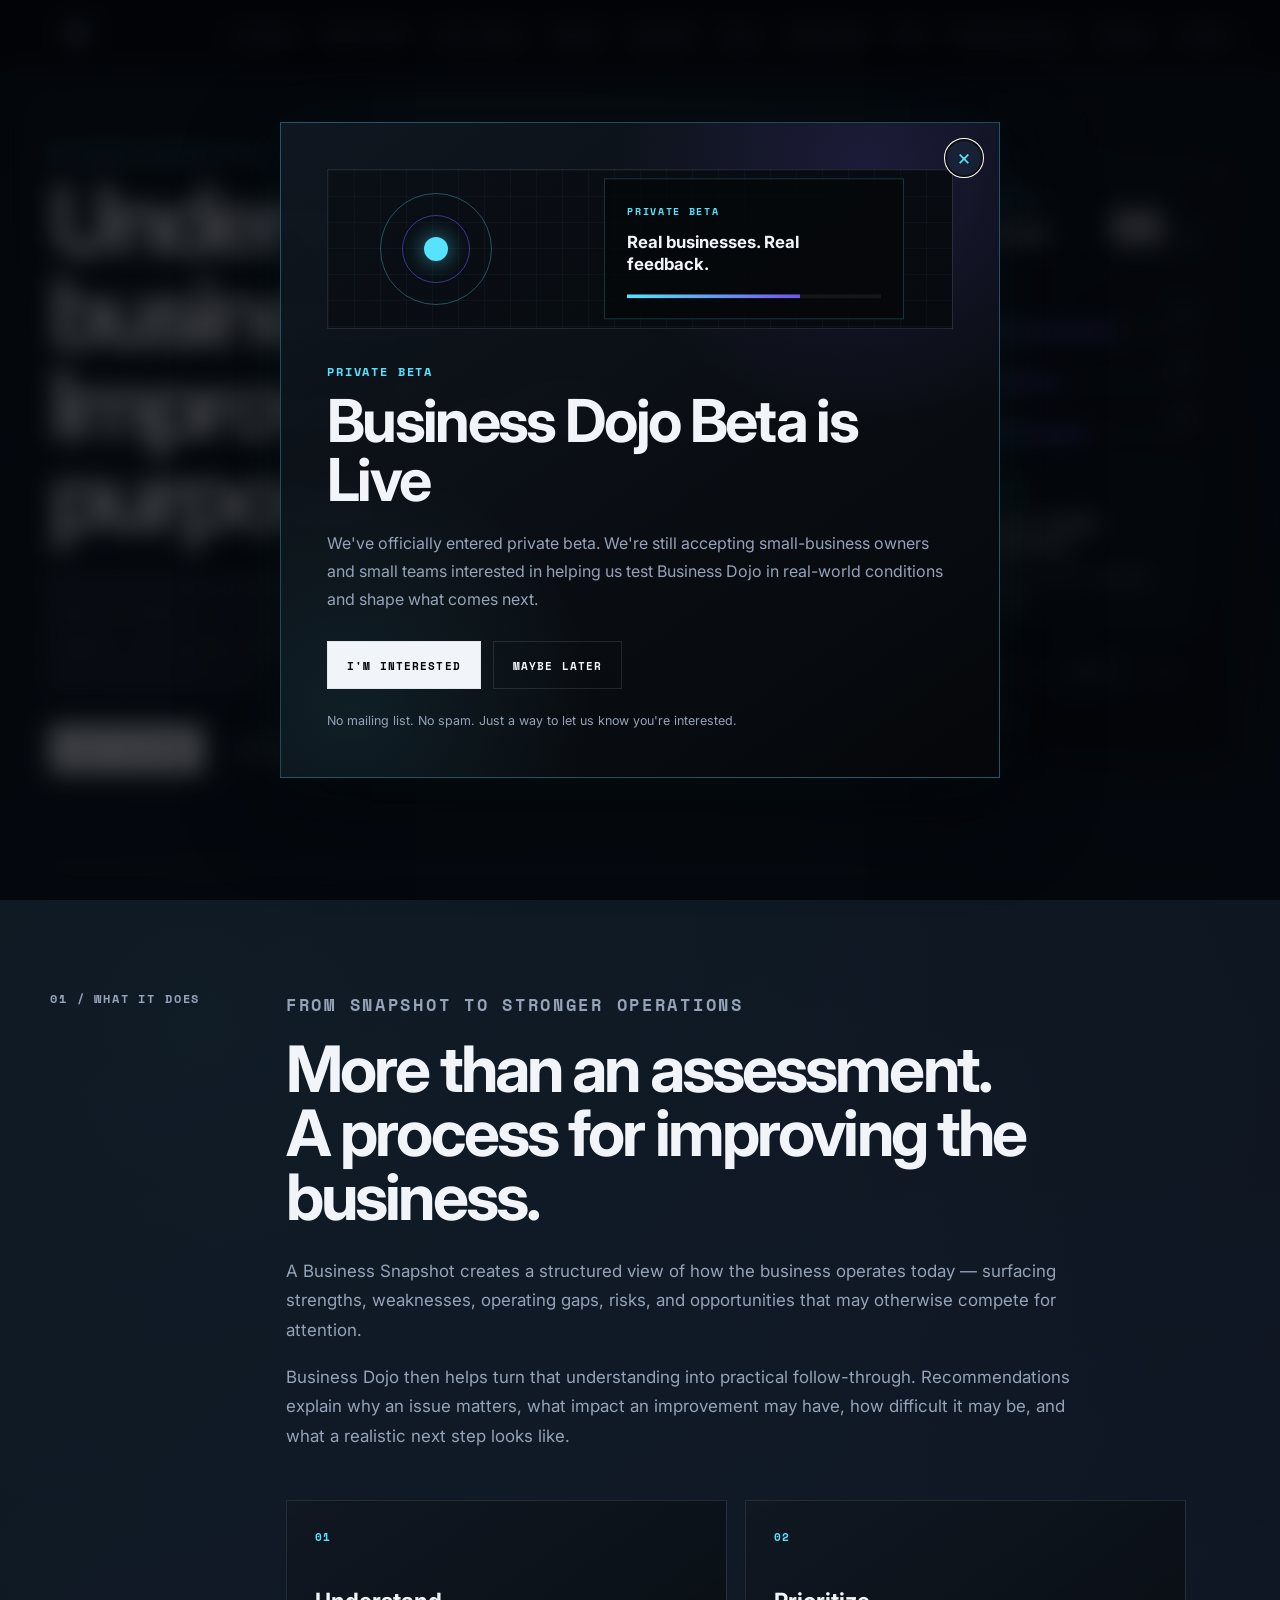
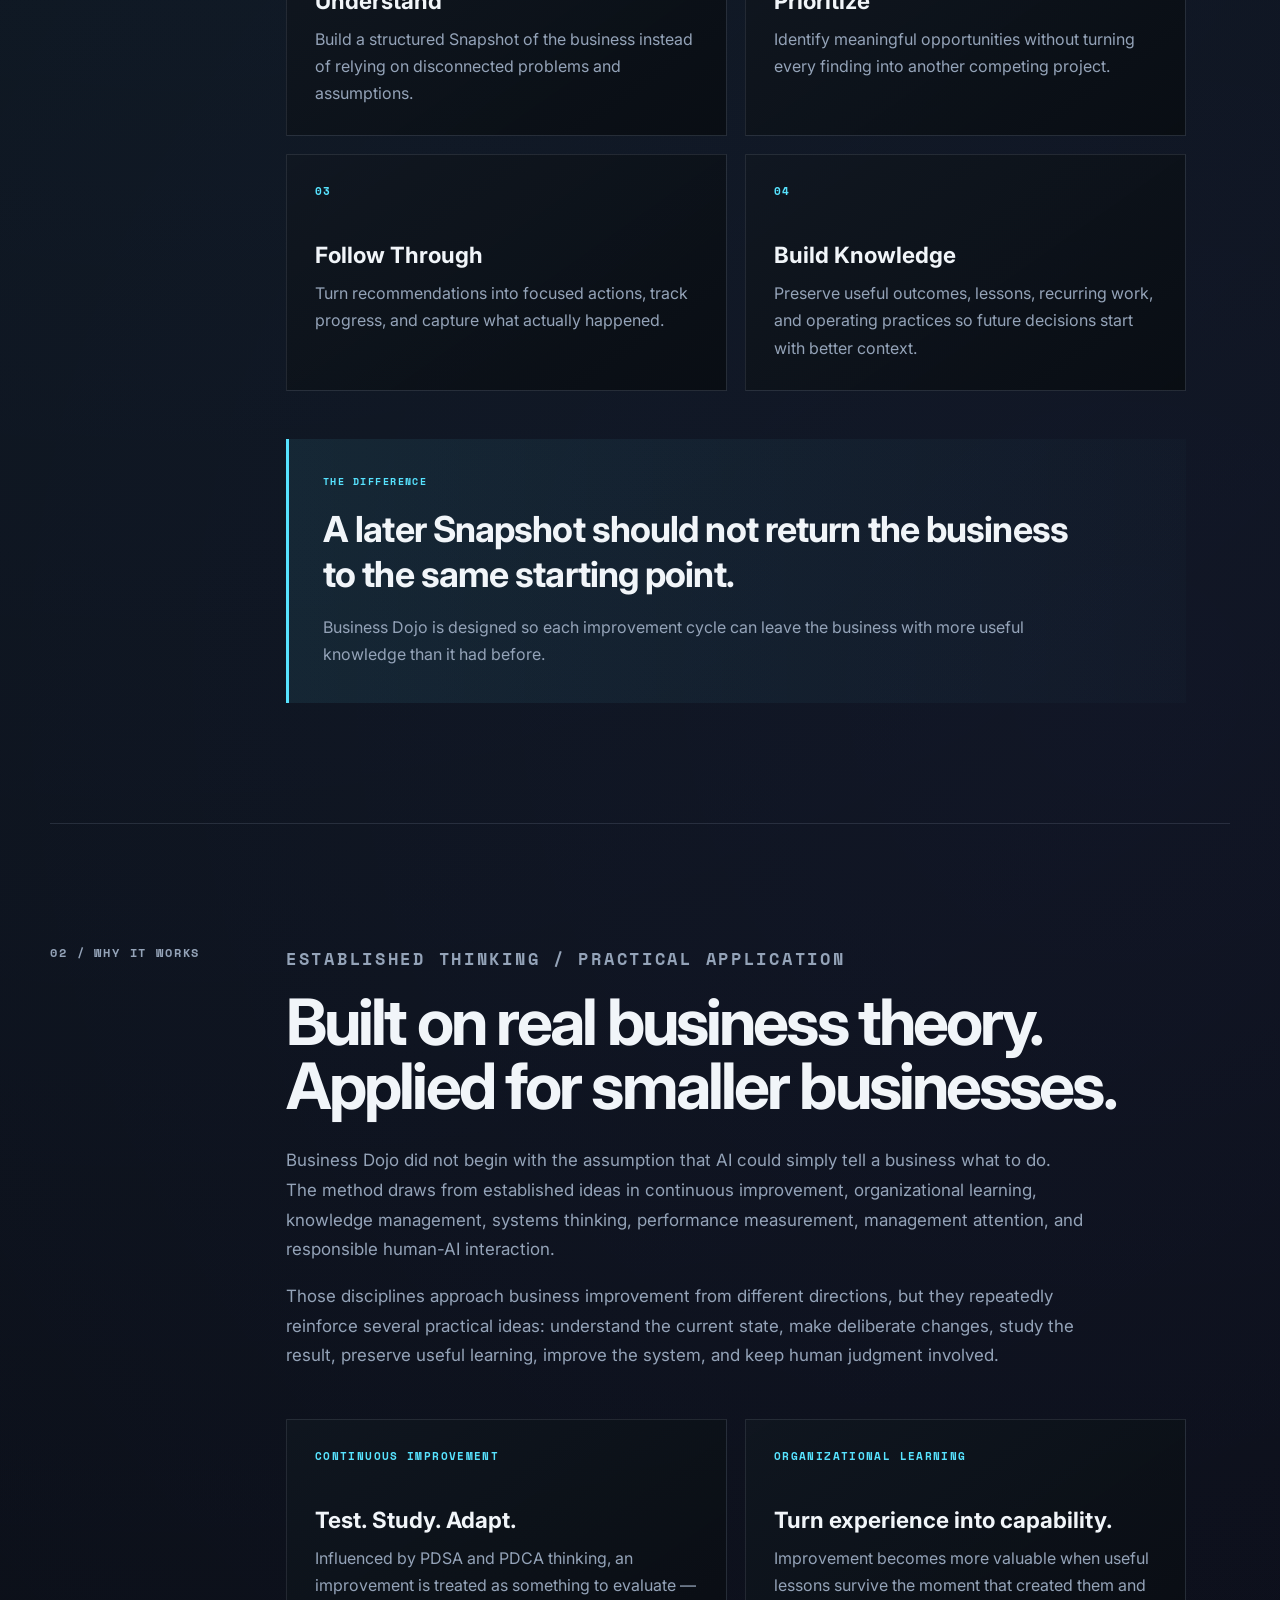
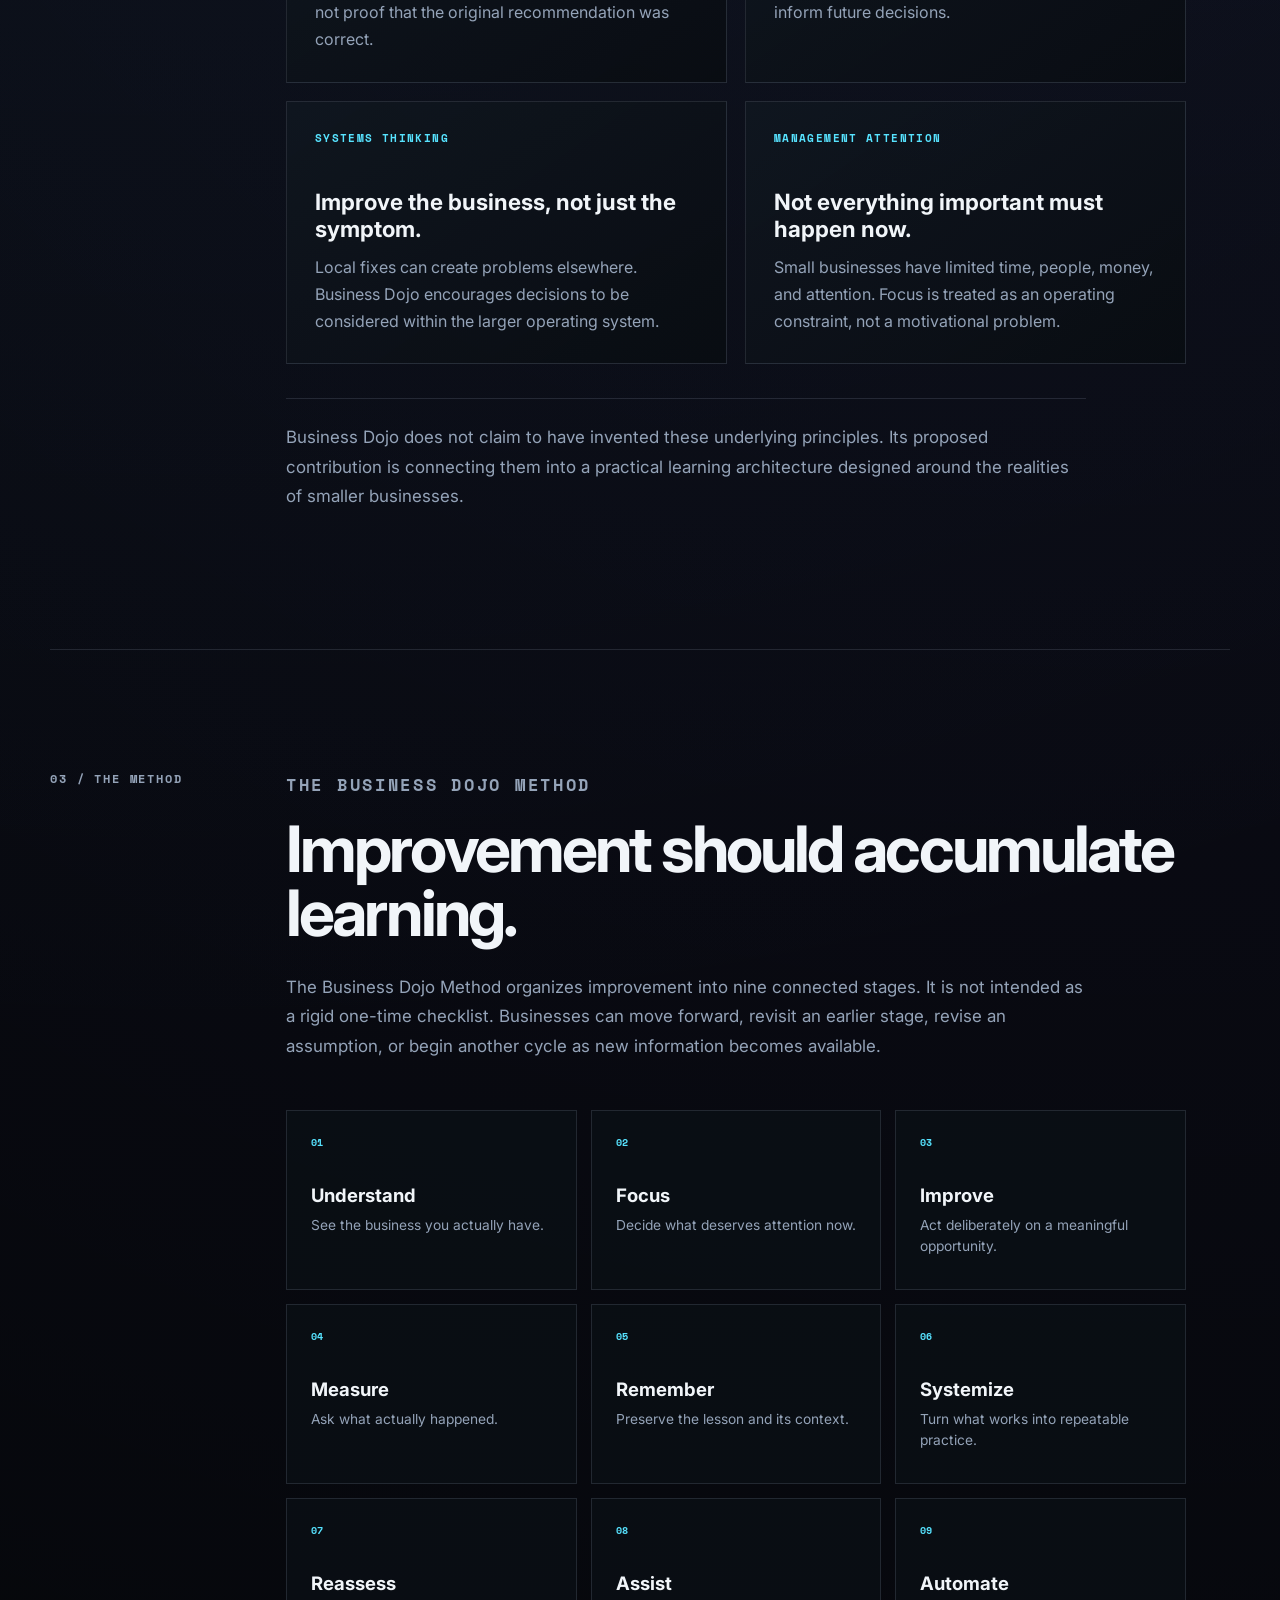
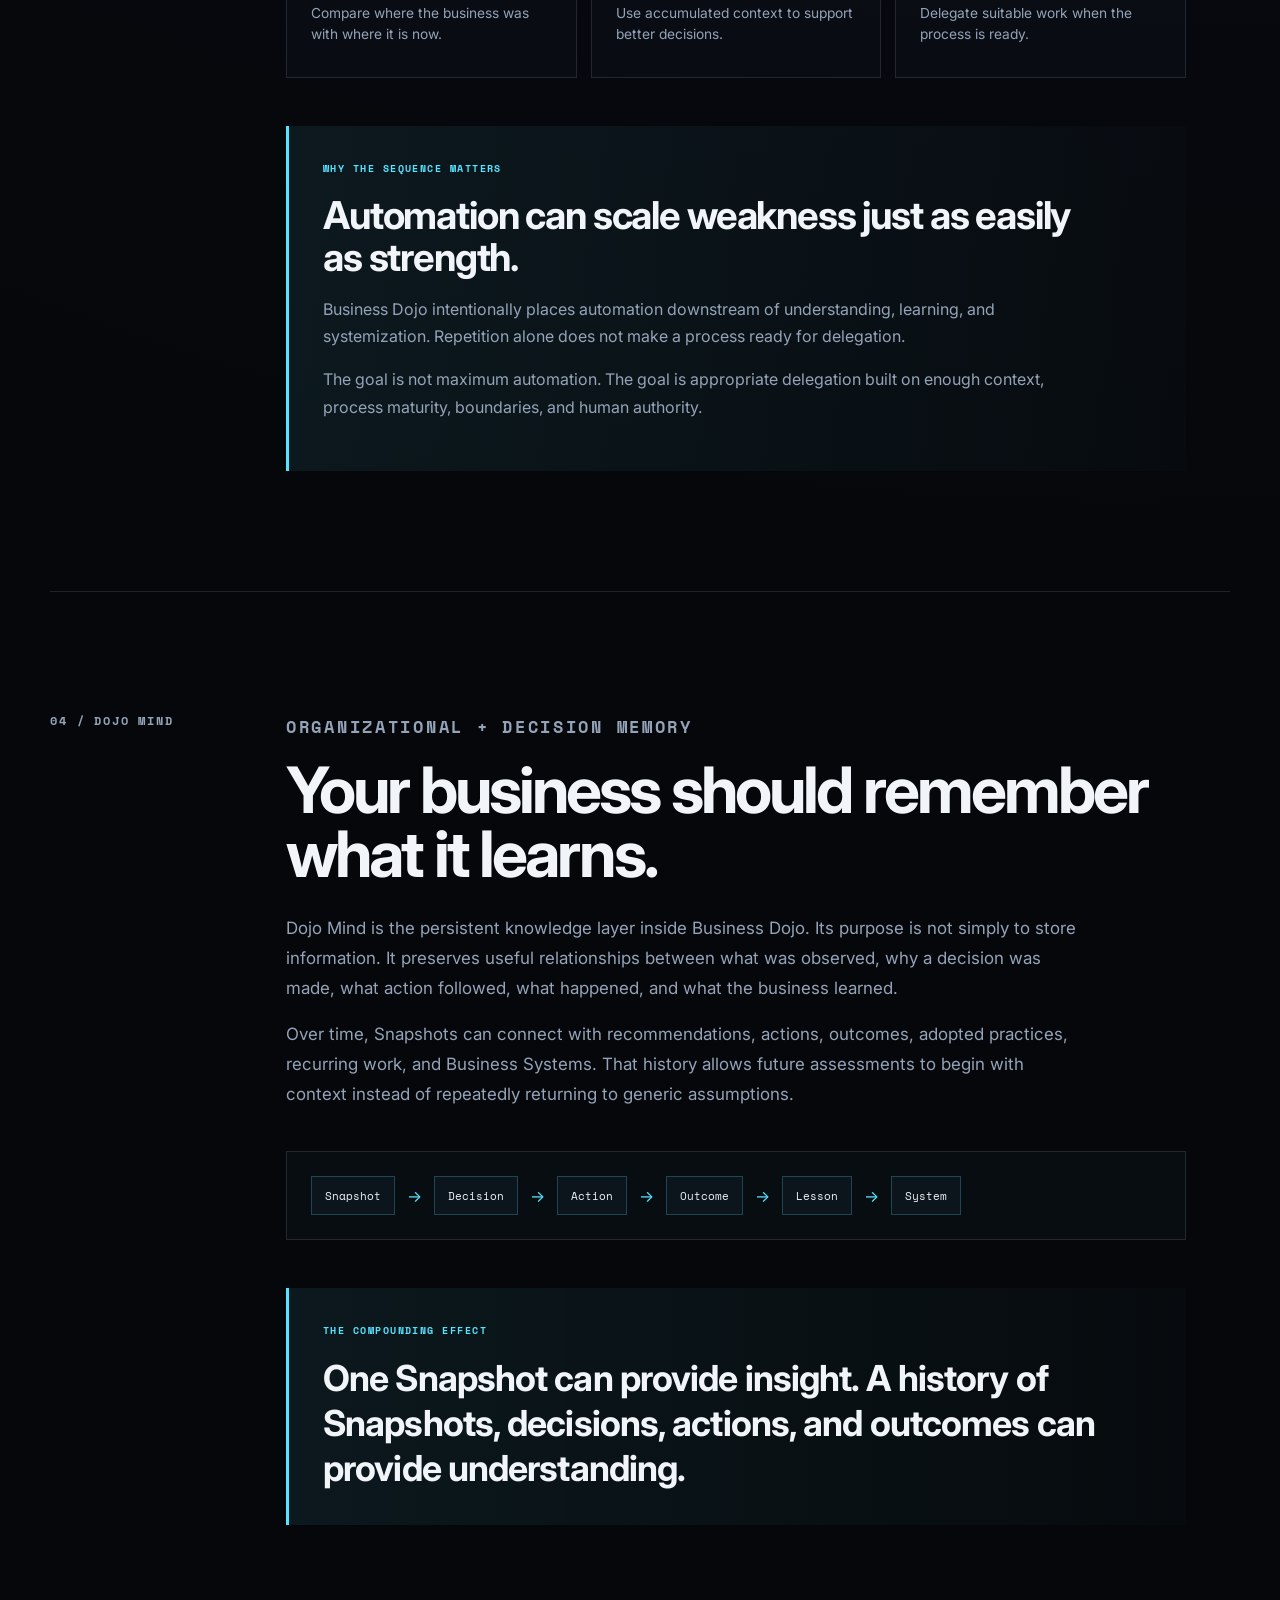
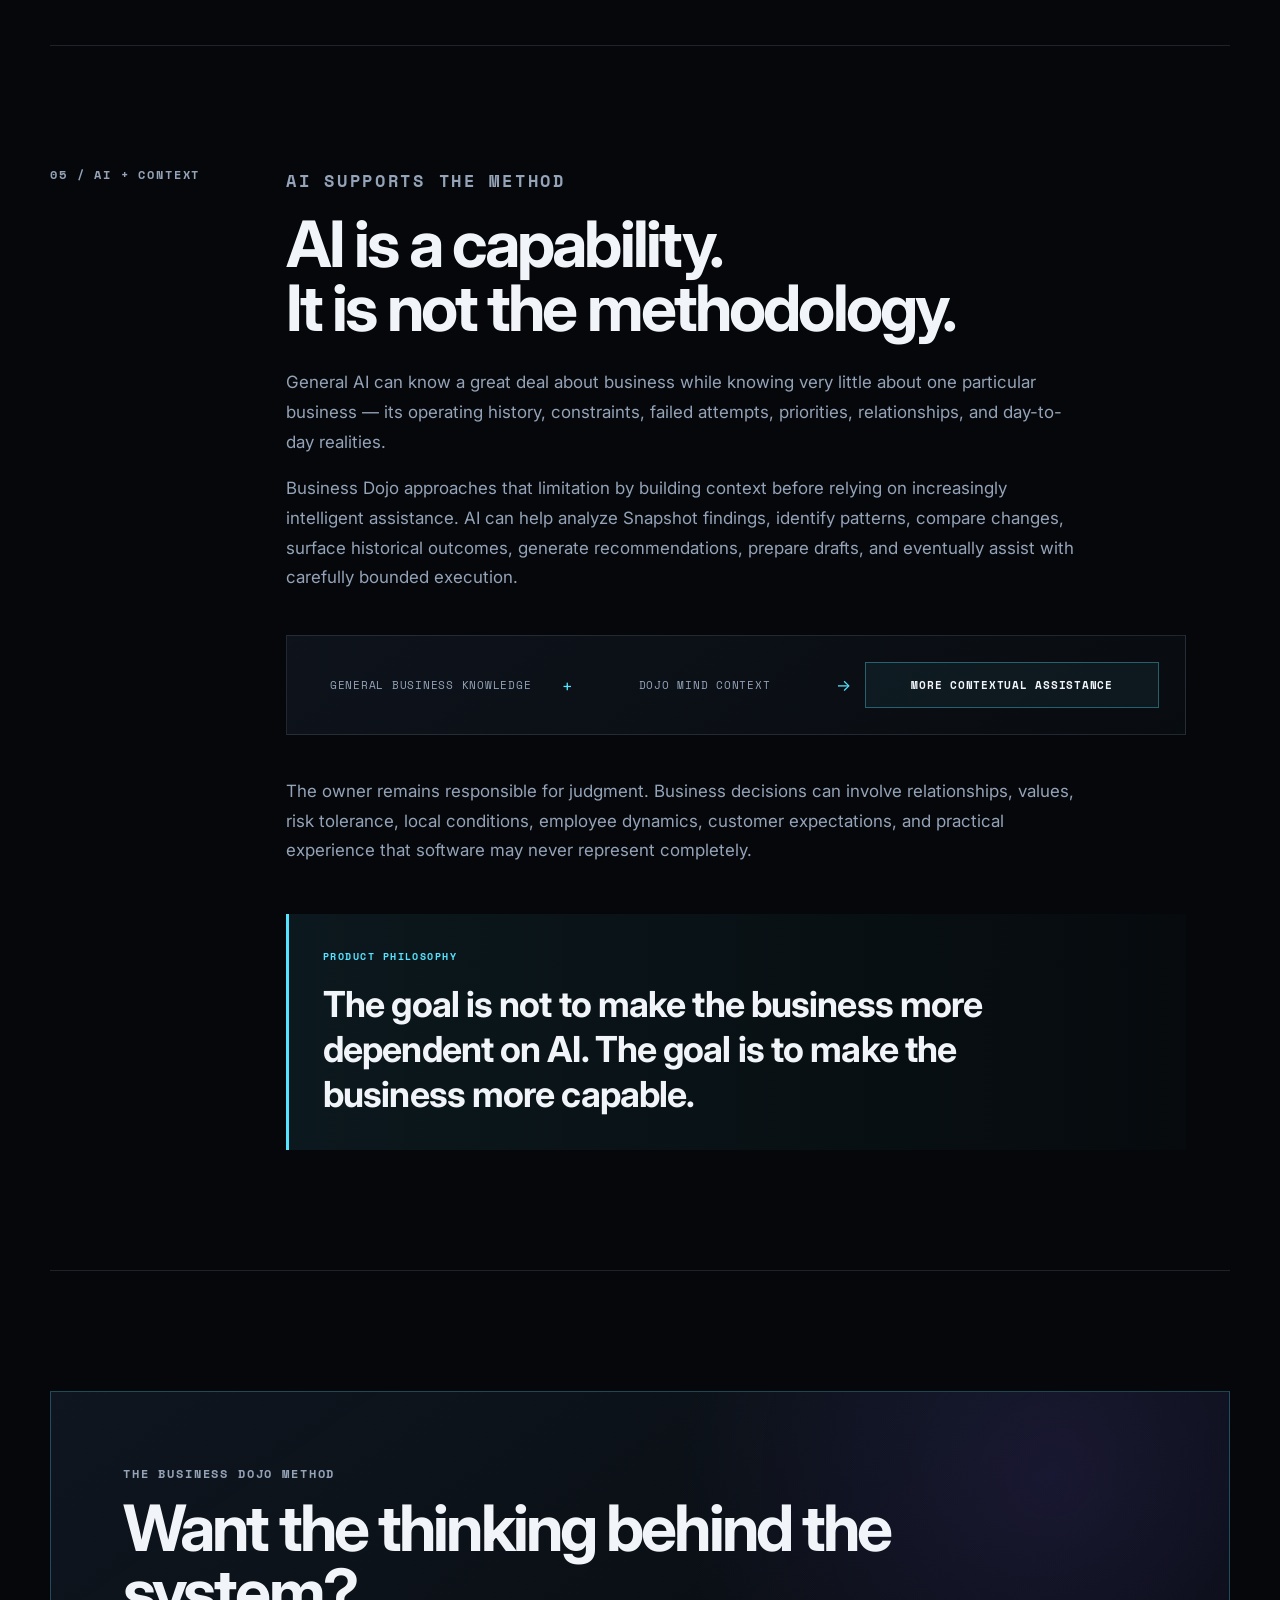
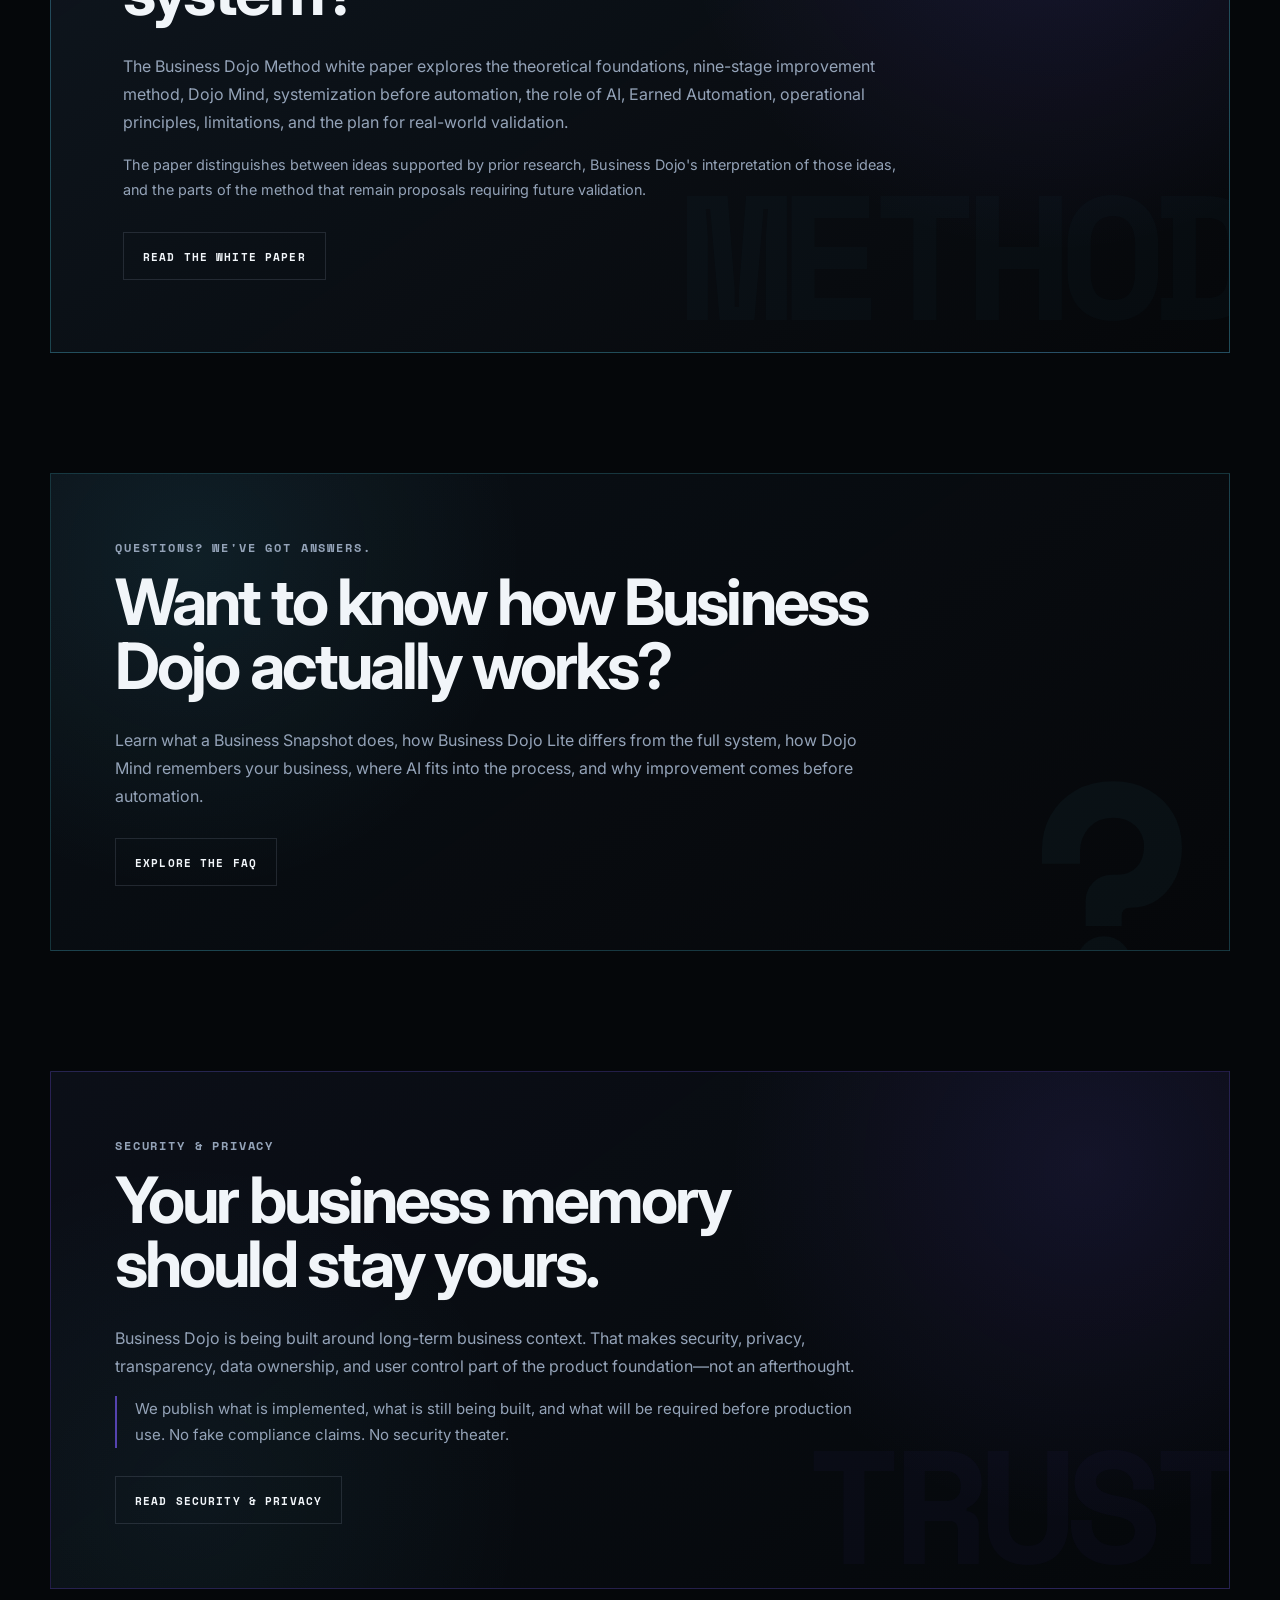
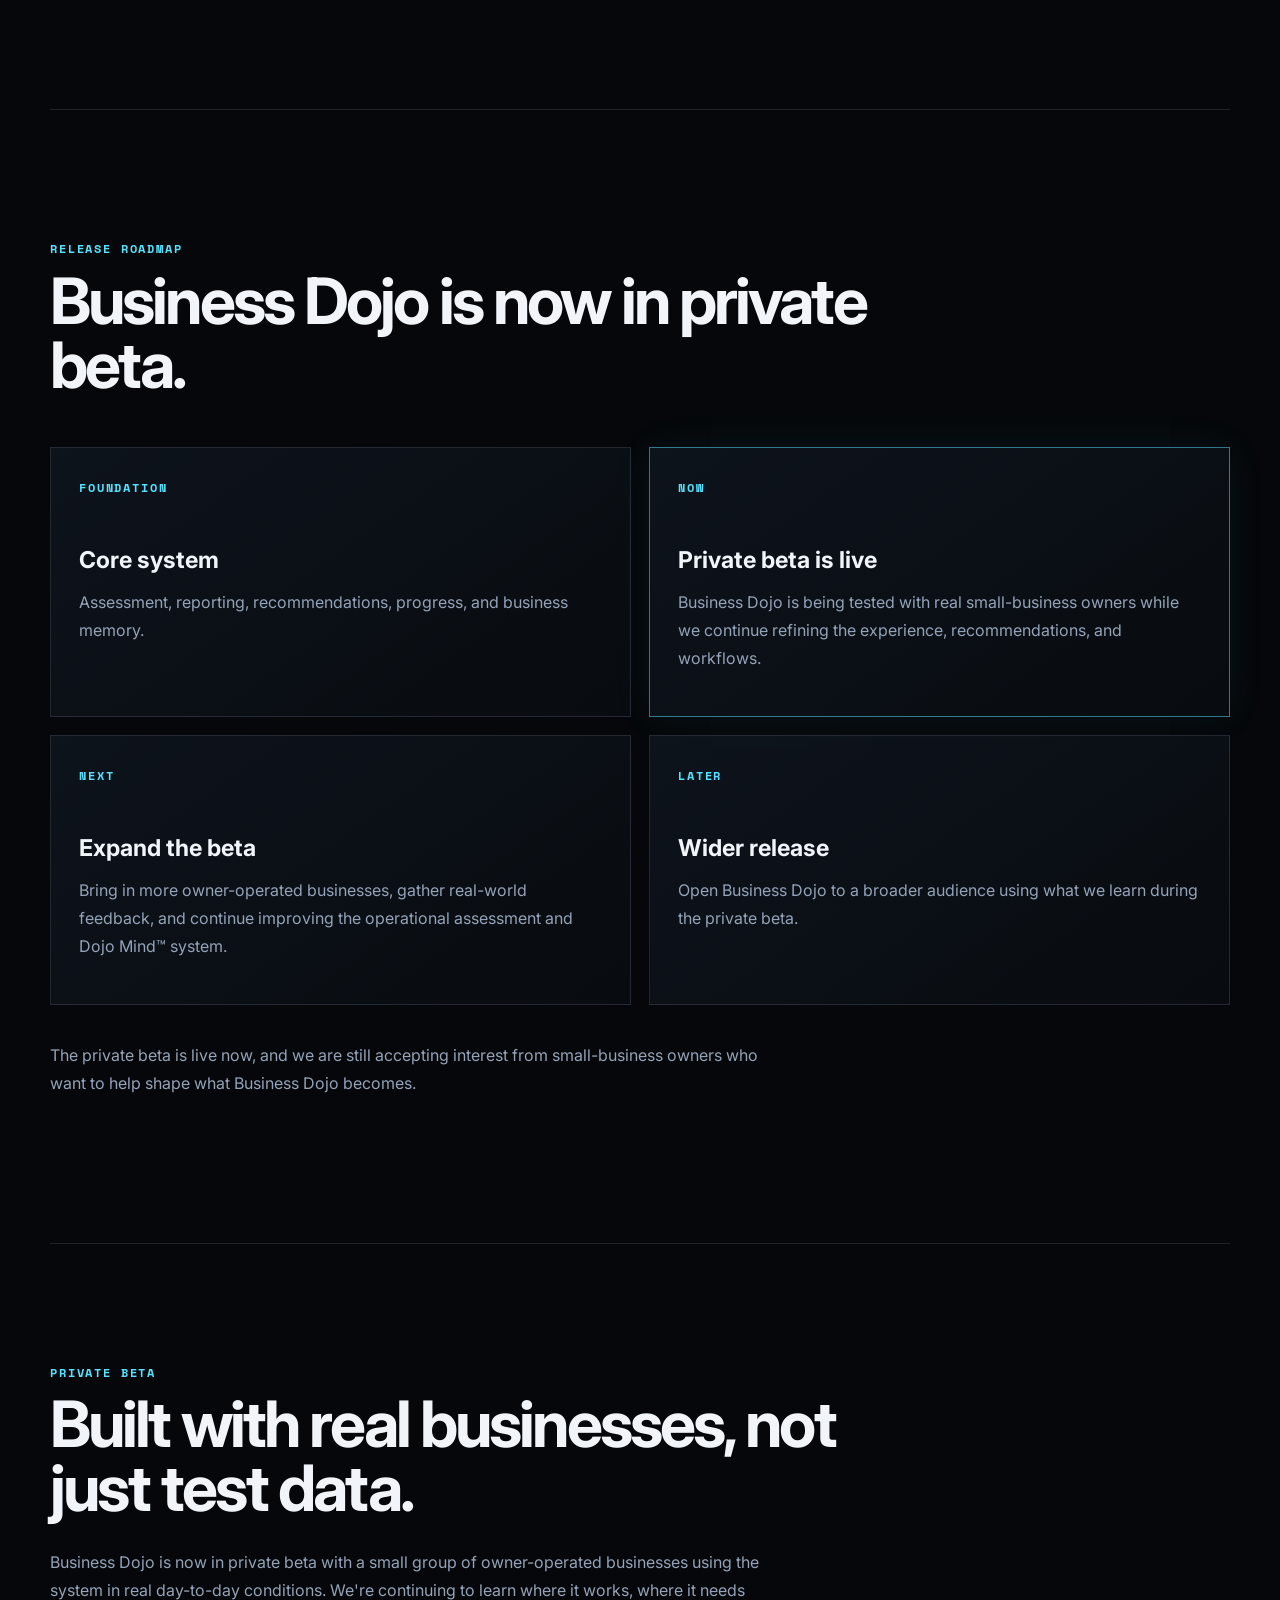
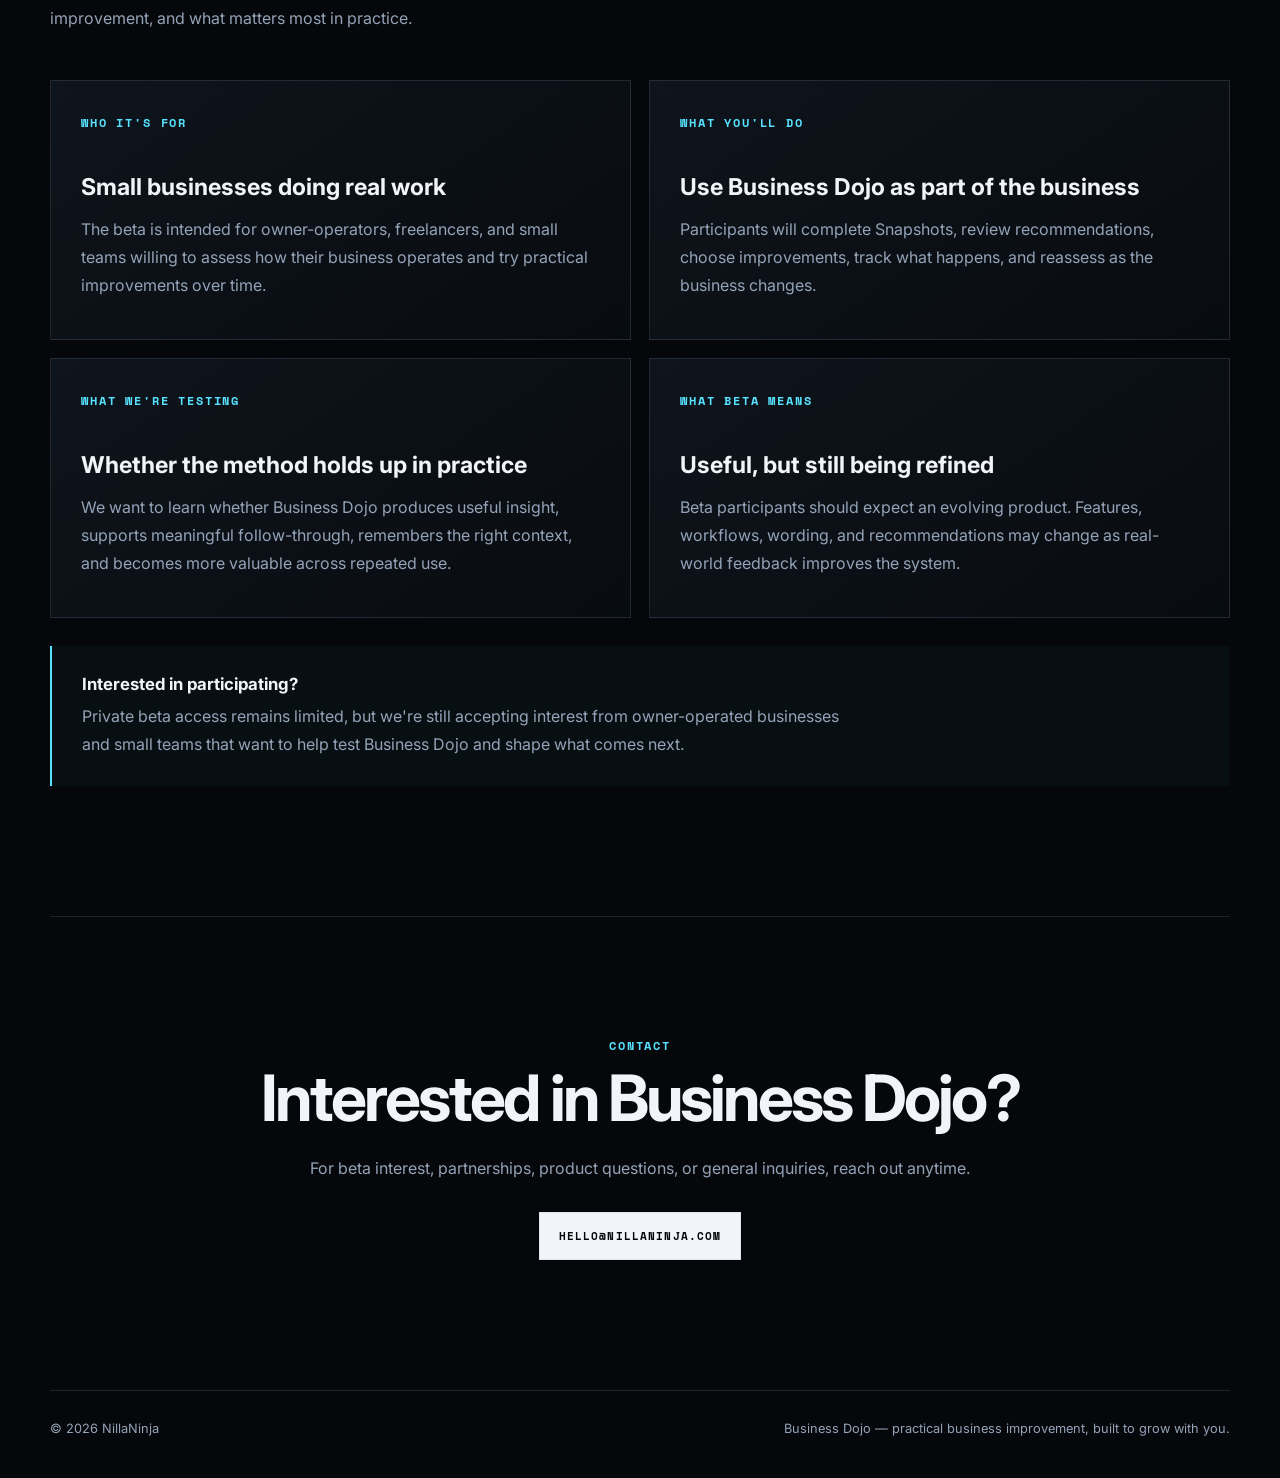
==== commit 42aa933a: "Update Business Dojo beta status and add overview page" ====
--- a/index.html
+++ b/index.html
@@ -67,6 +67,7 @@
       </button>
 
       <nav id="primaryNav" aria-label="Primary navigation">
+        <a href="overview.html">Overview</a>
         <a href="#about">What It Does</a>
         <a href="#foundation">Why It Works</a>
         <a href="#method">Method</a>
@@ -583,7 +584,7 @@
     <section id="release" class="release-section">
       <p class="eyebrow">RELEASE ROADMAP</p>
 
-      <h2>Business Dojo is preparing for its first beta.</h2>
+      <h2>Business Dojo is now in private beta.</h2>
 
       <div class="release-grid">
         <article class="release-card complete">
@@ -594,20 +595,26 @@
 
         <article class="release-card active">
           <span>NOW</span>
-          <strong>Public demo + beta preparation</strong>
-          <p>The Business Dojo Lite demo is live while product refinement, release infrastructure, documentation, and testing continue.</p>
+          <strong>Private beta is live</strong>
+          <p>Business Dojo is being tested with real small-business owners while we continue refining the experience, recommendations, and workflows.</p>
         </article>
 
         <article class="release-card upcoming">
           <span>NEXT</span>
-          <strong>Private beta</strong>
-          <p>Real-world use with a small group of businesses before wider release.</p>
+          <strong>Expand the beta</strong>
+          <p>Bring in more owner-operated businesses, gather real-world feedback, and continue improving the operational assessment and Dojo Mind™ system.</p>
         </article>
+
+        <article class="release-card upcoming">
+          <span>LATER</span>
+          <strong>Wider release</strong>
+          <p>Open Business Dojo to a broader audience using what we learn during the private beta.</p>
+        </article>
       </div>
 
       <p class="release-note">
-        The public Lite demo is available now. Additional beta details will be
-        published here as Business Dojo approaches private testing.
+        The private beta is live now, and we are still accepting interest from
+        small-business owners who want to help shape what Business Dojo becomes.
       </p>
     </section>
 
@@ -618,10 +625,10 @@
         <h2>Built with real businesses, not just test data.</h2>
 
         <p>
-          Business Dojo's first private beta will focus on a small group of
-          owner-operated businesses willing to use the system in real
-          day-to-day conditions and help us learn where it works, where it
-          needs improvement, and what matters most in practice.
+          Business Dojo is now in private beta with a small group of
+          owner-operated businesses using the system in real day-to-day
+          conditions. We're continuing to learn where it works, where it needs
+          improvement, and what matters most in practice.
         </p>
       </div>
 
@@ -670,9 +677,9 @@
       <div class="beta-note">
         <strong>Interested in participating?</strong>
         <p>
-          Private beta access will be limited. Details about timing,
-          eligibility, participation, and how to express interest will be
-          published as the beta approaches.
+          Private beta access remains limited, but we're still accepting interest
+          from owner-operated businesses and small teams that want to help test
+          Business Dojo and shape what comes next.
         </p>
       </div>
     </section>
@@ -739,13 +746,13 @@
         <p class="eyebrow">PRIVATE BETA</p>
 
         <h2 id="betaModalTitle">
-          Interested in helping shape Business Dojo?
+          Business Dojo Beta is Live
         </h2>
 
         <p id="betaModalDescription">
-          We're preparing a small private beta with owner-operated businesses
-          and small teams willing to use Business Dojo in real-world
-          conditions and tell us what works, what doesn't, and what matters.
+          We've officially entered private beta. We're still accepting
+          small-business owners and small teams interested in helping us test
+          Business Dojo in real-world conditions and shape what comes next.
         </p>
 
         <div class="beta-modal-actions">
@@ -761,12 +768,12 @@
             id="betaModalDismiss"
             type="button"
           >
-            Not Right Now
+            Maybe Later
           </button>
         </div>
 
         <p class="beta-modal-footnote">
-          No mailing list. No spam. Just a way to raise your hand for beta consideration.
+          No mailing list. No spam. Just a way to let us know you're interested.
         </p>
       </div>
     </section>
--- a/styles.css
+++ b/styles.css
@@ -320,7 +320,7 @@
 
 .release-grid {
   display: grid;
-  grid-template-columns: repeat(3, minmax(0, 1fr));
+  grid-template-columns: repeat(2, minmax(0, 1fr));
   gap: 18px;
   margin-top: 50px;
 }
@@ -1643,3 +1643,417 @@
     width: 100%;
   }
 }
+
+
+/* =========================================================
+   BUSINESS DOJO OVERVIEW
+   ========================================================= */
+
+.overview-page main {
+  overflow: hidden;
+}
+
+.overview-hero,
+.overview-intro,
+.overview-features,
+.overview-not,
+.overview-owner,
+.overview-beta {
+  width: min(var(--max-width), calc(100% - 48px));
+  margin-left: auto;
+  margin-right: auto;
+}
+
+.overview-hero {
+  min-height: 88vh;
+  display: grid;
+  grid-template-columns:
+    minmax(0, 1.18fr)
+    minmax(320px, 0.82fr);
+  align-items: center;
+  gap: clamp(50px, 8vw, 100px);
+  padding: 110px 0 120px;
+}
+
+.overview-hero-copy {
+  max-width: 850px;
+}
+
+.overview-hero h1 {
+  max-width: 900px;
+}
+
+.overview-lead {
+  max-width: 720px;
+  margin-bottom: 0;
+  color: var(--muted);
+  font-size: 1.08rem;
+  line-height: 1.8;
+}
+
+.overview-actions {
+  display: flex;
+  flex-wrap: wrap;
+  gap: 12px;
+  margin-top: 32px;
+}
+
+.overview-beta-status {
+  display: flex;
+  align-items: center;
+  gap: 10px;
+  margin: 24px 0 0;
+  color: var(--muted);
+  font-family: "Space Mono", monospace;
+  font-size: 0.73rem;
+  letter-spacing: 0.08em;
+  text-transform: uppercase;
+}
+
+.overview-beta-status span {
+  width: 9px;
+  height: 9px;
+  border-radius: 50%;
+  background: var(--accent);
+  box-shadow:
+    0 0 12px rgba(87, 227, 255, 0.7),
+    0 0 28px rgba(87, 227, 255, 0.2);
+}
+
+.overview-system-card {
+  position: relative;
+  padding: clamp(28px, 4vw, 42px);
+  overflow: hidden;
+  border: 1px solid rgba(87, 227, 255, 0.28);
+  background:
+    linear-gradient(
+      rgba(87, 227, 255, 0.035) 1px,
+      transparent 1px
+    ),
+    linear-gradient(
+      90deg,
+      rgba(87, 227, 255, 0.035) 1px,
+      transparent 1px
+    ),
+    radial-gradient(
+      circle at 85% 15%,
+      rgba(124, 92, 255, 0.13),
+      transparent 35%
+    ),
+    linear-gradient(
+      145deg,
+      rgba(16, 23, 32, 0.93),
+      rgba(5, 7, 10, 0.96)
+    );
+  background-size:
+    30px 30px,
+    30px 30px,
+    auto,
+    auto;
+}
+
+.overview-cycle {
+  display: grid;
+  gap: 0;
+  margin-top: 34px;
+}
+
+.overview-cycle div {
+  display: grid;
+  grid-template-columns: 54px 1fr;
+  align-items: center;
+  min-height: 76px;
+  border-top: 1px solid var(--line);
+}
+
+.overview-cycle div:last-child {
+  border-bottom: 1px solid var(--line);
+}
+
+.overview-cycle span {
+  color: var(--accent);
+  font-family: "Space Mono", monospace;
+  font-size: 0.7rem;
+}
+
+.overview-cycle strong {
+  font-size: 1.3rem;
+}
+
+
+.overview-intro {
+  padding: 130px 0;
+  border-top: 1px solid var(--line);
+}
+
+.overview-intro h2 {
+  max-width: 900px;
+}
+
+.overview-intro > p:not(.eyebrow) {
+  max-width: 780px;
+  color: var(--muted);
+  font-size: 1.06rem;
+  line-height: 1.8;
+}
+
+
+.overview-features {
+  display: grid;
+  grid-template-columns: repeat(2, minmax(0, 1fr));
+  gap: 18px;
+  padding-bottom: 130px;
+}
+
+.overview-feature {
+  min-height: 300px;
+  padding: 32px;
+  border: 1px solid var(--line);
+  background:
+    linear-gradient(
+      145deg,
+      rgba(16, 23, 32, 0.82),
+      rgba(8, 12, 17, 0.9)
+    );
+}
+
+.overview-feature > span {
+  color: var(--accent);
+  font-family: "Space Mono", monospace;
+  font-size: 0.72rem;
+  font-weight: 700;
+  letter-spacing: 0.16em;
+}
+
+.overview-feature h3 {
+  max-width: 430px;
+  margin-top: 58px;
+  font-size: 1.6rem;
+}
+
+.overview-feature p {
+  max-width: 520px;
+  margin-bottom: 0;
+  color: var(--muted);
+  line-height: 1.75;
+}
+
+
+.overview-not {
+  display: grid;
+  grid-template-columns:
+    minmax(0, 0.9fr)
+    minmax(0, 1.1fr);
+  gap: clamp(50px, 8vw, 100px);
+  padding: 130px 0;
+  border-top: 1px solid var(--line);
+}
+
+.overview-not-heading h2 {
+  max-width: 620px;
+}
+
+.overview-not-list {
+  align-self: center;
+}
+
+.overview-not-list > div {
+  display: flex;
+  align-items: center;
+  gap: 18px;
+  min-height: 72px;
+  border-top: 1px solid var(--line);
+}
+
+.overview-not-list > div:nth-child(3) {
+  border-bottom: 1px solid var(--line);
+}
+
+.overview-not-list > div span {
+  color: var(--accent);
+  font-family: "Space Mono", monospace;
+  font-size: 1.25rem;
+}
+
+.overview-not-list strong {
+  font-size: 1.08rem;
+}
+
+.overview-not-list > p {
+  margin: 30px 0 0;
+  color: var(--muted);
+  line-height: 1.8;
+}
+
+
+.overview-owner {
+  display: grid;
+  grid-template-columns:
+    minmax(0, 0.9fr)
+    minmax(0, 1.1fr);
+  gap: clamp(50px, 8vw, 100px);
+  padding: 130px 0;
+  border-top: 1px solid var(--line);
+}
+
+.overview-owner h2 {
+  max-width: 650px;
+}
+
+.overview-owner-copy {
+  align-self: center;
+}
+
+.overview-owner-copy p {
+  max-width: 680px;
+  color: var(--muted);
+  font-size: 1.04rem;
+  line-height: 1.8;
+}
+
+
+.overview-beta {
+  position: relative;
+  margin-bottom: 130px;
+  padding: clamp(40px, 7vw, 72px);
+  overflow: hidden;
+  border: 1px solid rgba(87, 227, 255, 0.3);
+  background:
+    radial-gradient(
+      circle at 90% 12%,
+      rgba(124, 92, 255, 0.16),
+      transparent 31%
+    ),
+    radial-gradient(
+      circle at 8% 90%,
+      rgba(87, 227, 255, 0.08),
+      transparent 30%
+    ),
+    linear-gradient(
+      145deg,
+      rgba(16, 23, 32, 0.95),
+      rgba(5, 7, 10, 0.98)
+    );
+}
+
+.overview-beta h2,
+.overview-beta p,
+.overview-beta .overview-actions,
+.overview-beta small {
+  position: relative;
+  z-index: 1;
+}
+
+.overview-beta h2 {
+  max-width: 800px;
+}
+
+.overview-beta > p:not(.eyebrow) {
+  max-width: 720px;
+  color: var(--muted);
+  font-size: 1.04rem;
+  line-height: 1.8;
+}
+
+.overview-beta small {
+  display: block;
+  margin-top: 24px;
+  color: var(--muted);
+  font-family: "Space Mono", monospace;
+  font-size: 0.7rem;
+  line-height: 1.6;
+}
+
+.overview-beta-glow {
+  position: absolute;
+  width: 420px;
+  height: 420px;
+  right: -180px;
+  bottom: -220px;
+  border: 1px solid rgba(87, 227, 255, 0.12);
+  border-radius: 50%;
+  box-shadow:
+    0 0 90px rgba(87, 227, 255, 0.06),
+    inset 0 0 70px rgba(124, 92, 255, 0.04);
+}
+
+
+@media (max-width: 900px) {
+
+  .overview-hero {
+    grid-template-columns: 1fr;
+    min-height: auto;
+    padding-top: 90px;
+  }
+
+  .overview-system-card {
+    max-width: 650px;
+  }
+
+  .overview-features {
+    grid-template-columns: 1fr;
+  }
+
+  .overview-not,
+  .overview-owner {
+    grid-template-columns: 1fr;
+    gap: 30px;
+  }
+
+}
+
+
+@media (max-width: 760px) {
+
+  .overview-hero,
+  .overview-intro,
+  .overview-features,
+  .overview-not,
+  .overview-owner,
+  .overview-beta {
+    width: calc(100% - 28px);
+  }
+
+  .overview-hero {
+    padding: 70px 0 90px;
+  }
+
+  .overview-hero h1 {
+    font-size: clamp(3.1rem, 15vw, 5rem);
+  }
+
+  .overview-intro,
+  .overview-not,
+  .overview-owner {
+    padding: 90px 0;
+  }
+
+  .overview-features {
+    padding-bottom: 90px;
+  }
+
+  .overview-feature {
+    min-height: auto;
+    padding: 26px;
+  }
+
+  .overview-feature h3 {
+    margin-top: 38px;
+  }
+
+  .overview-beta {
+    margin-bottom: 90px;
+    padding: 32px 24px;
+  }
+
+  .overview-actions {
+    flex-direction: column;
+    align-items: stretch;
+  }
+
+  .overview-actions .button {
+    width: 100%;
+  }
+
+}
+
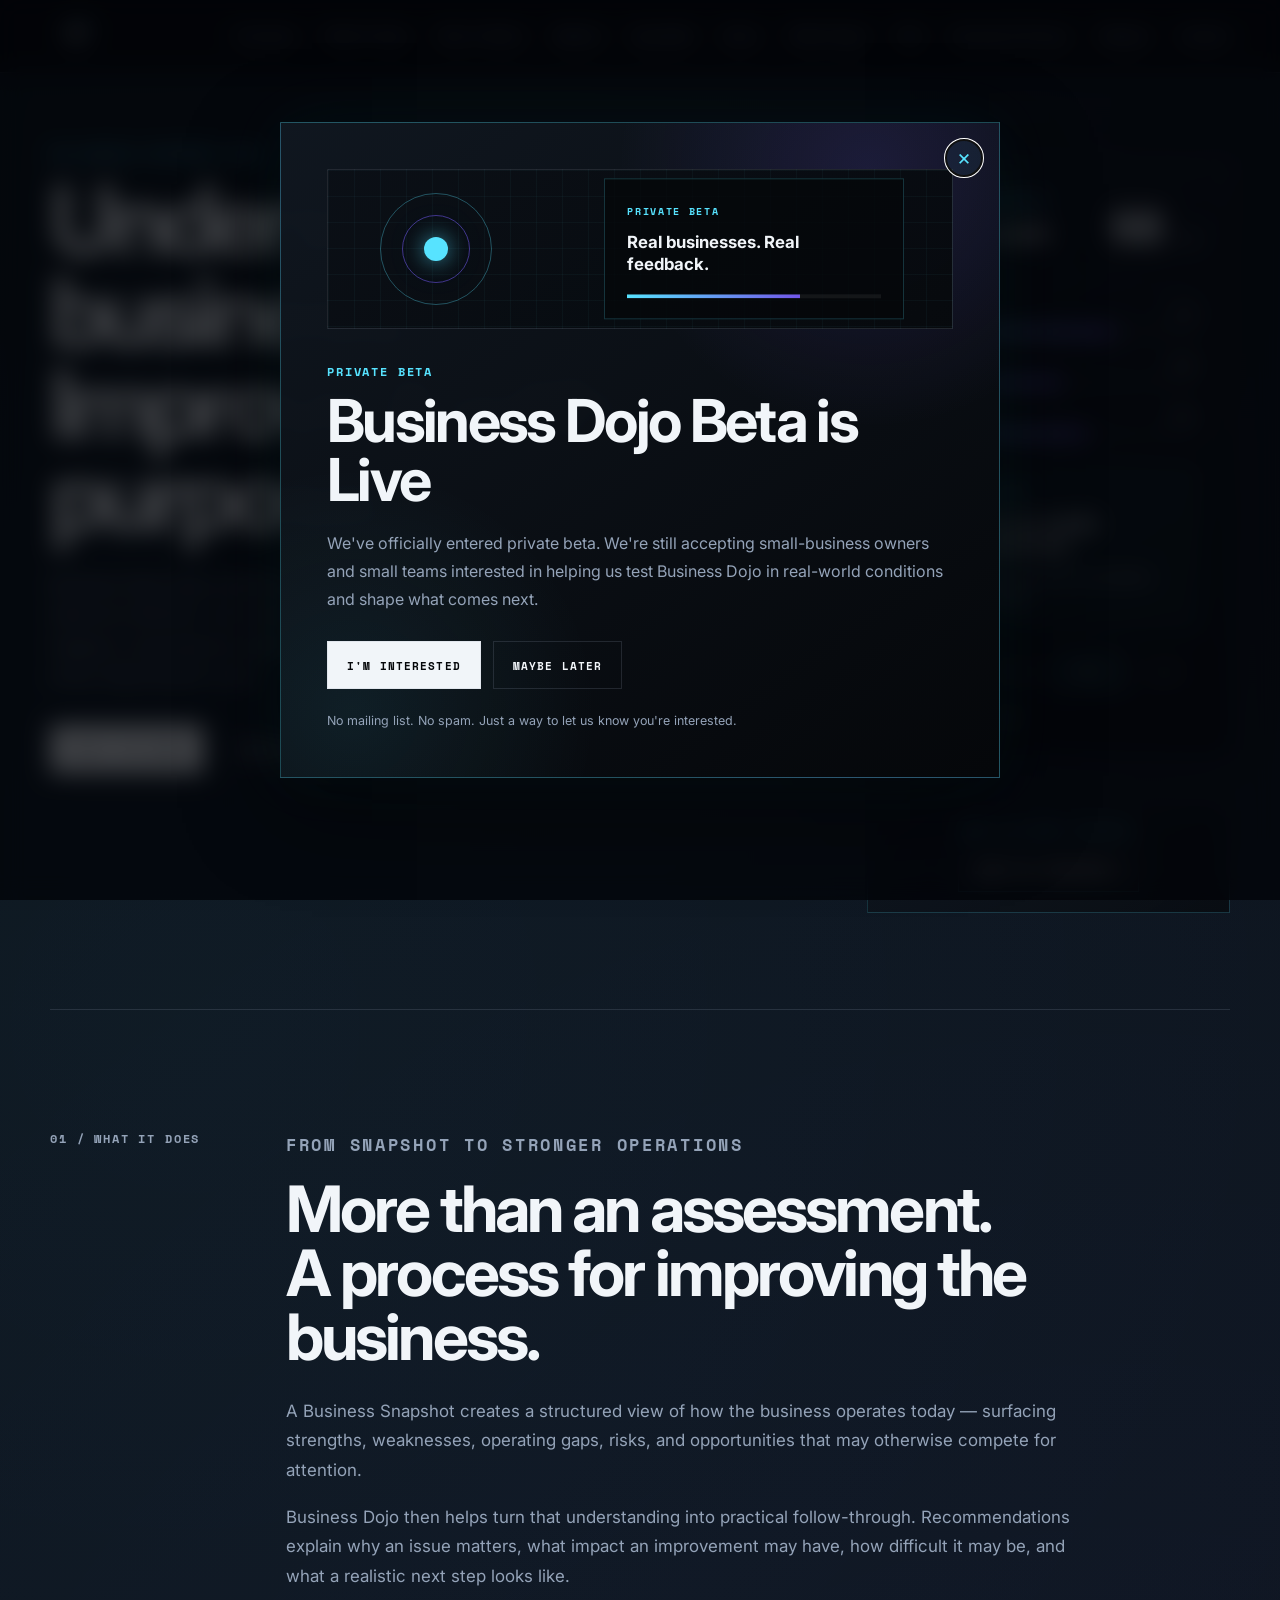
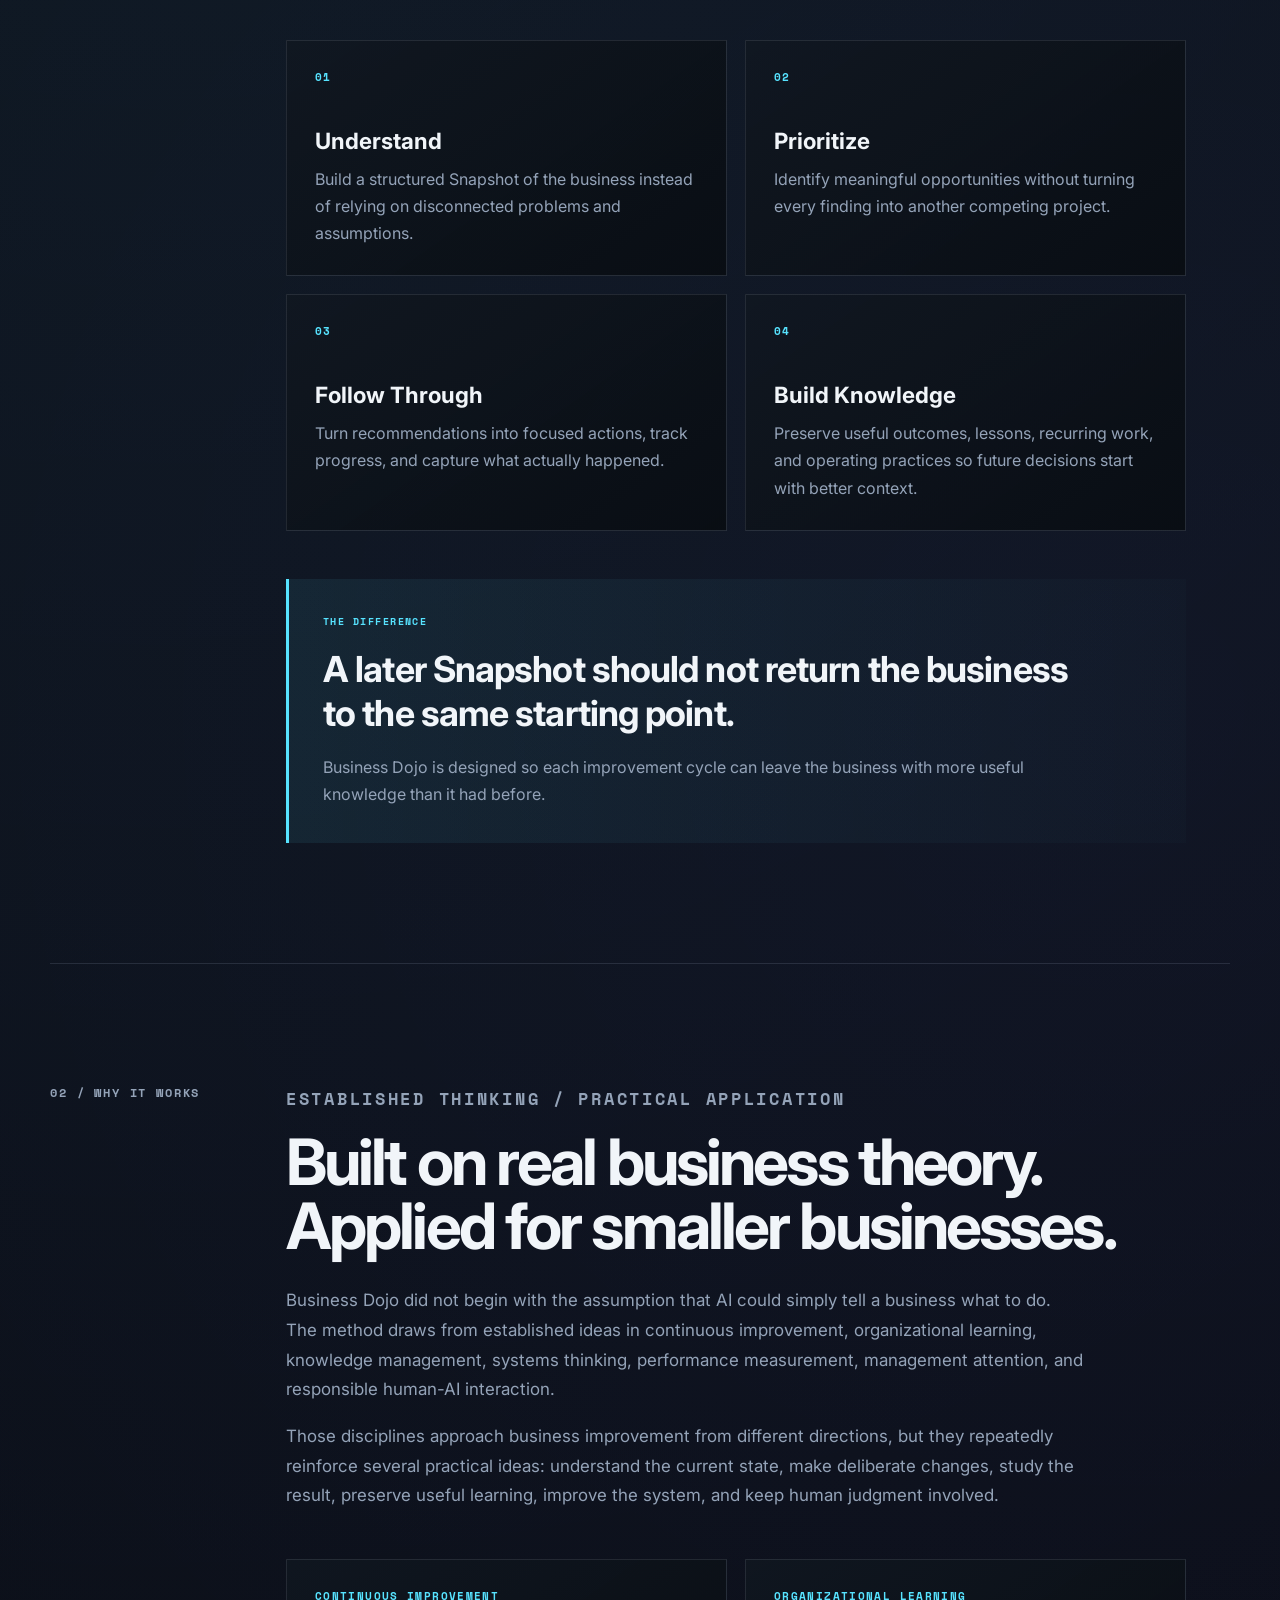
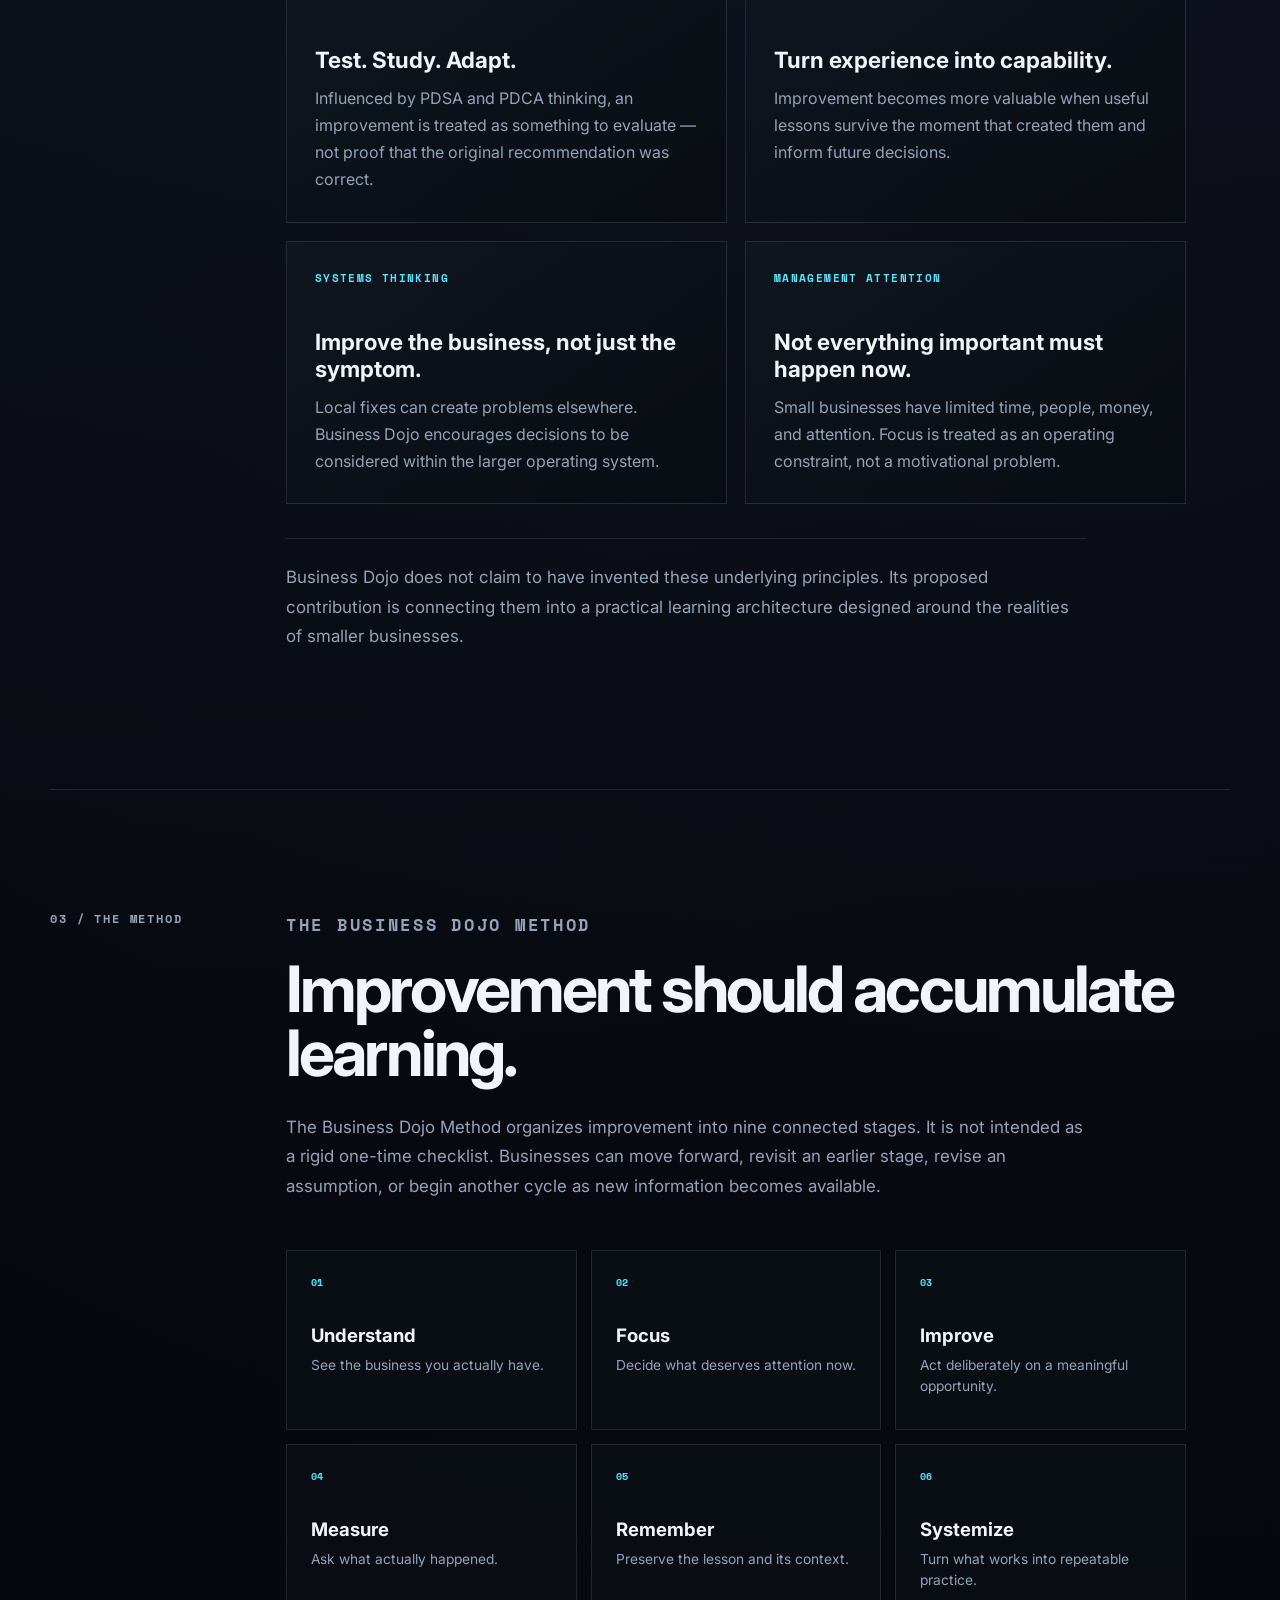
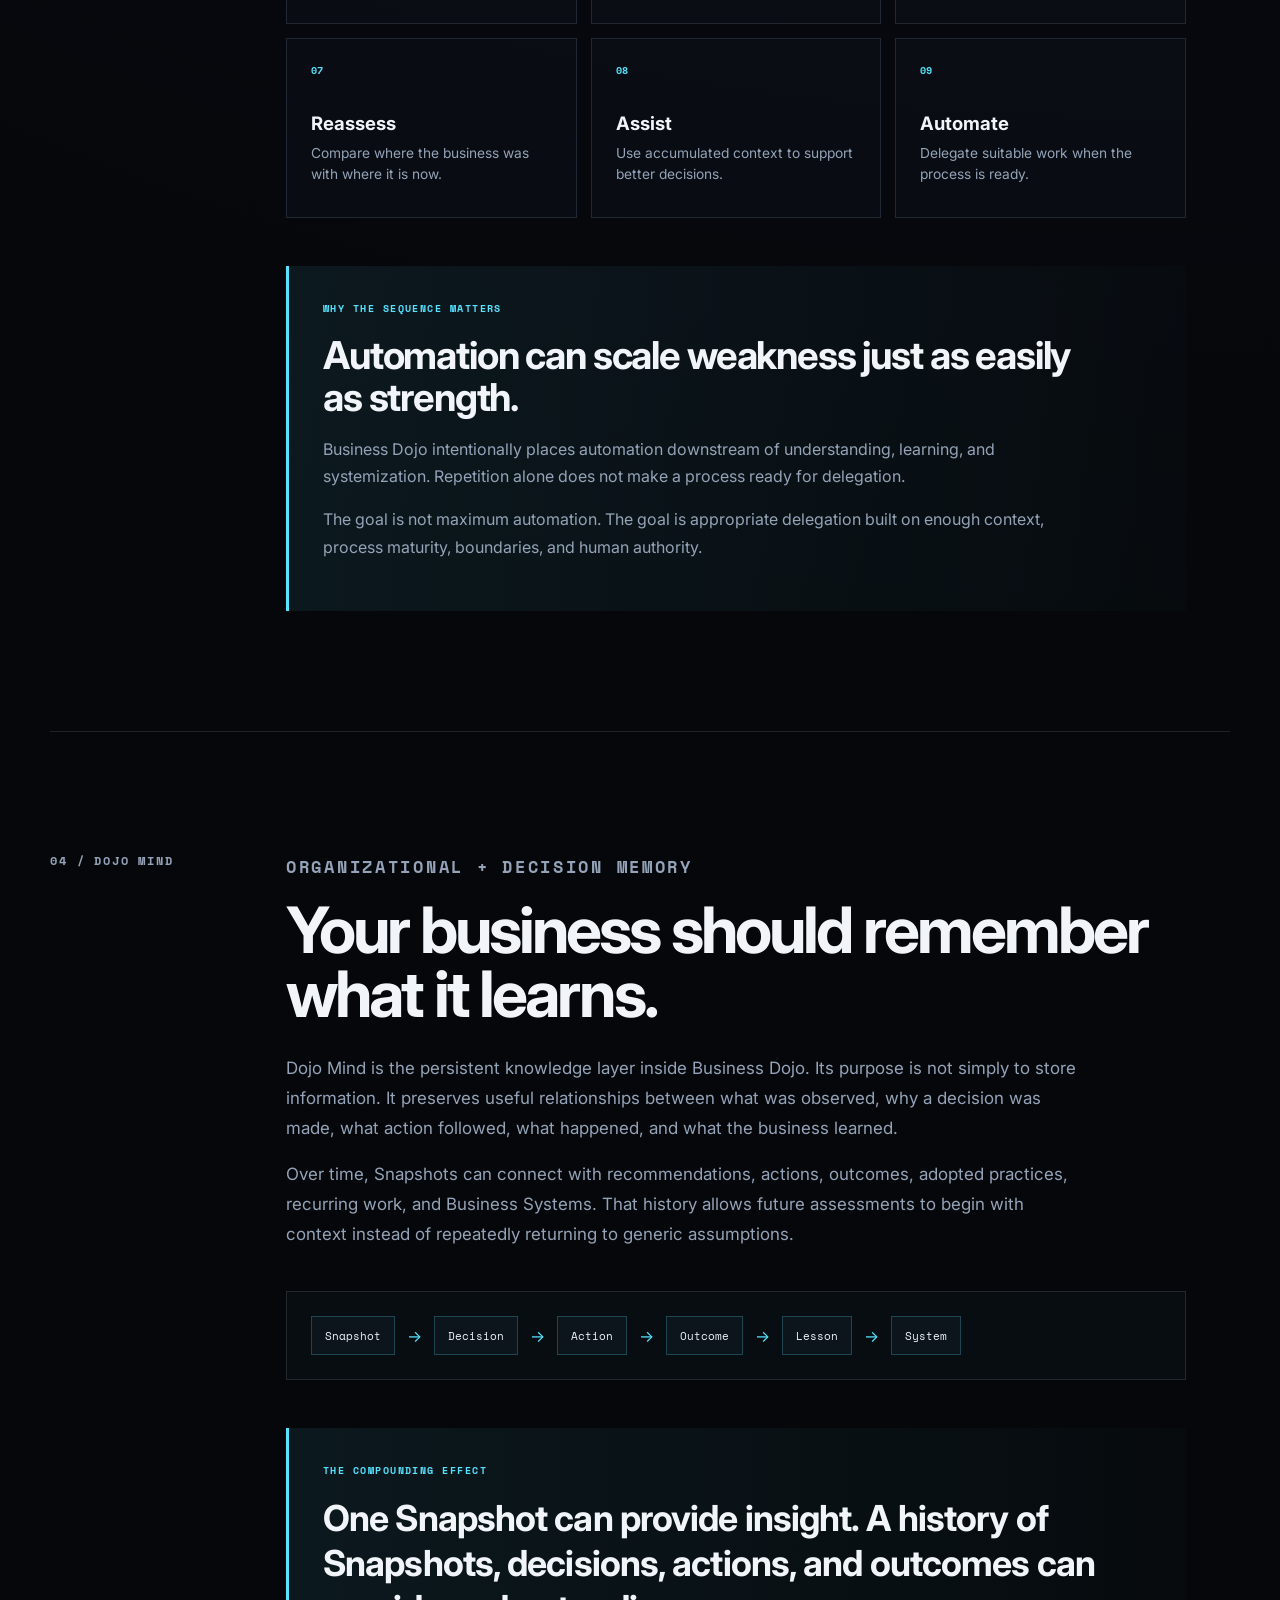
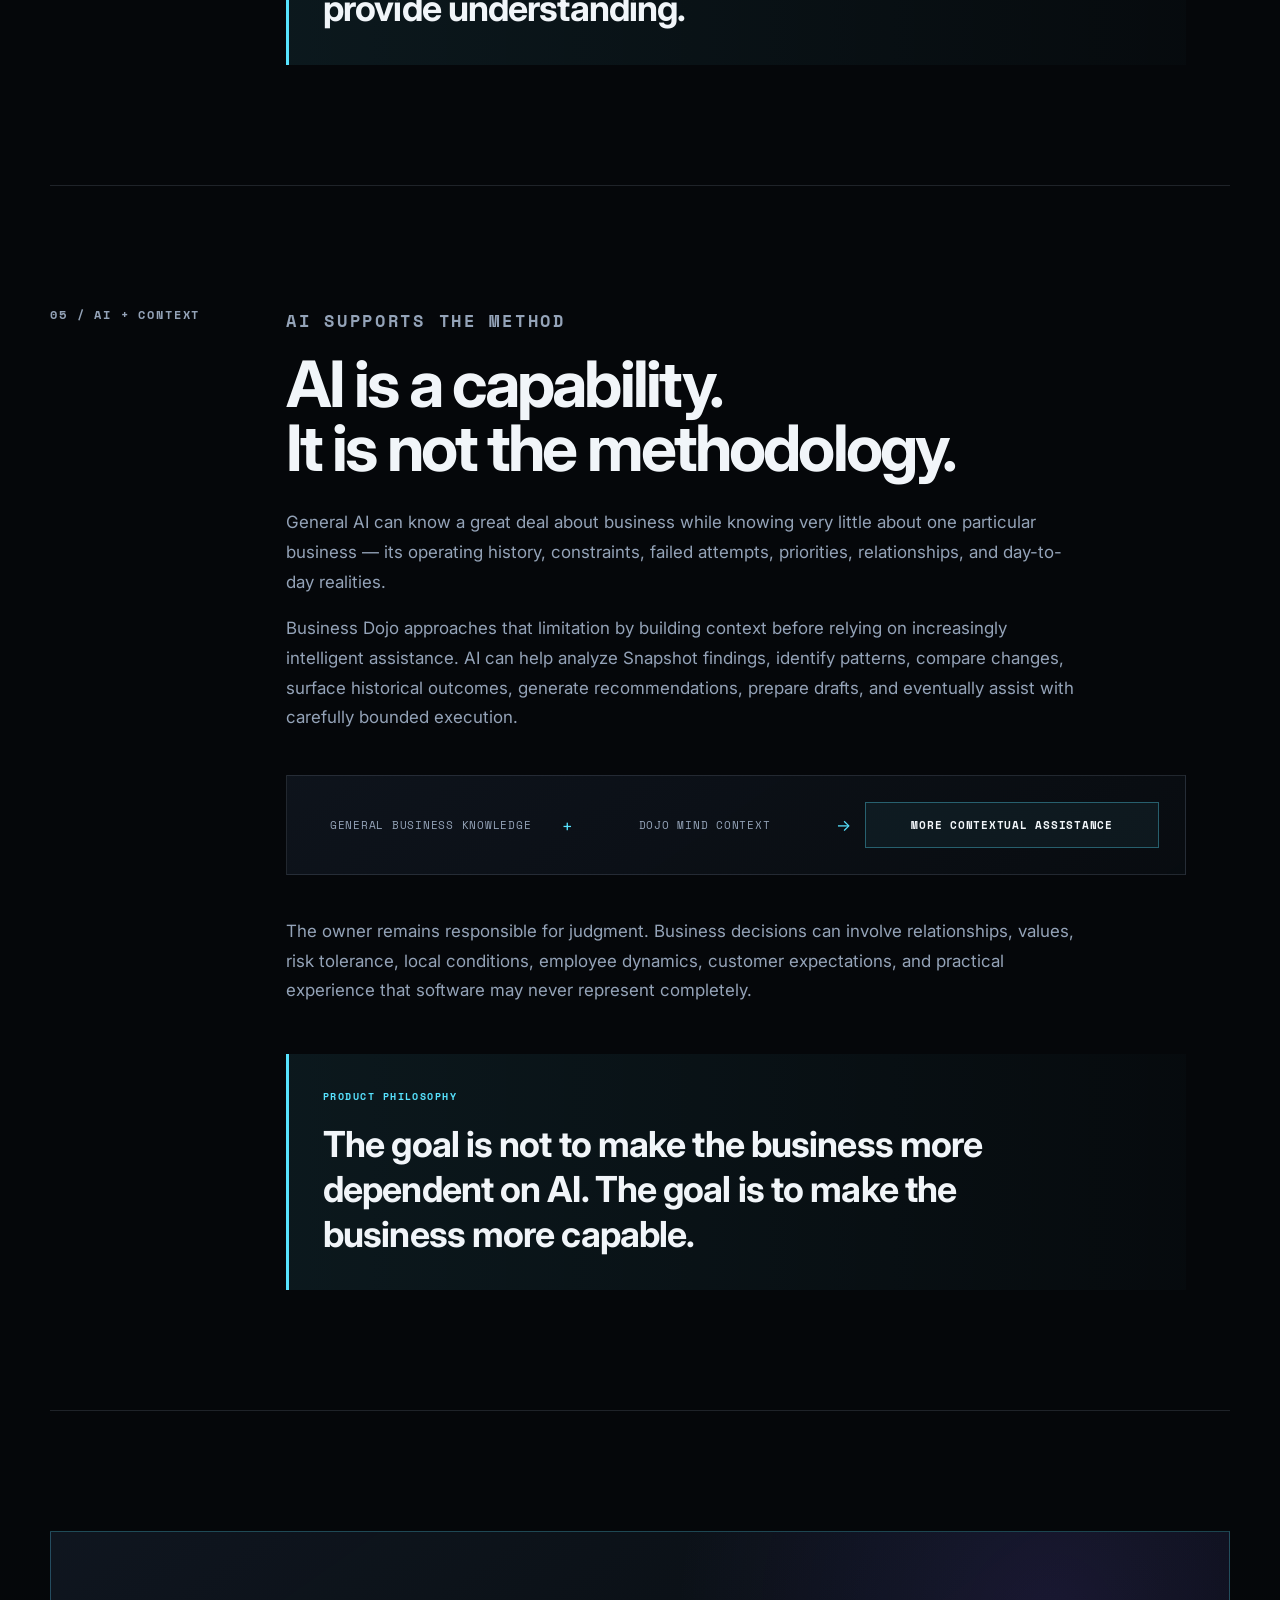
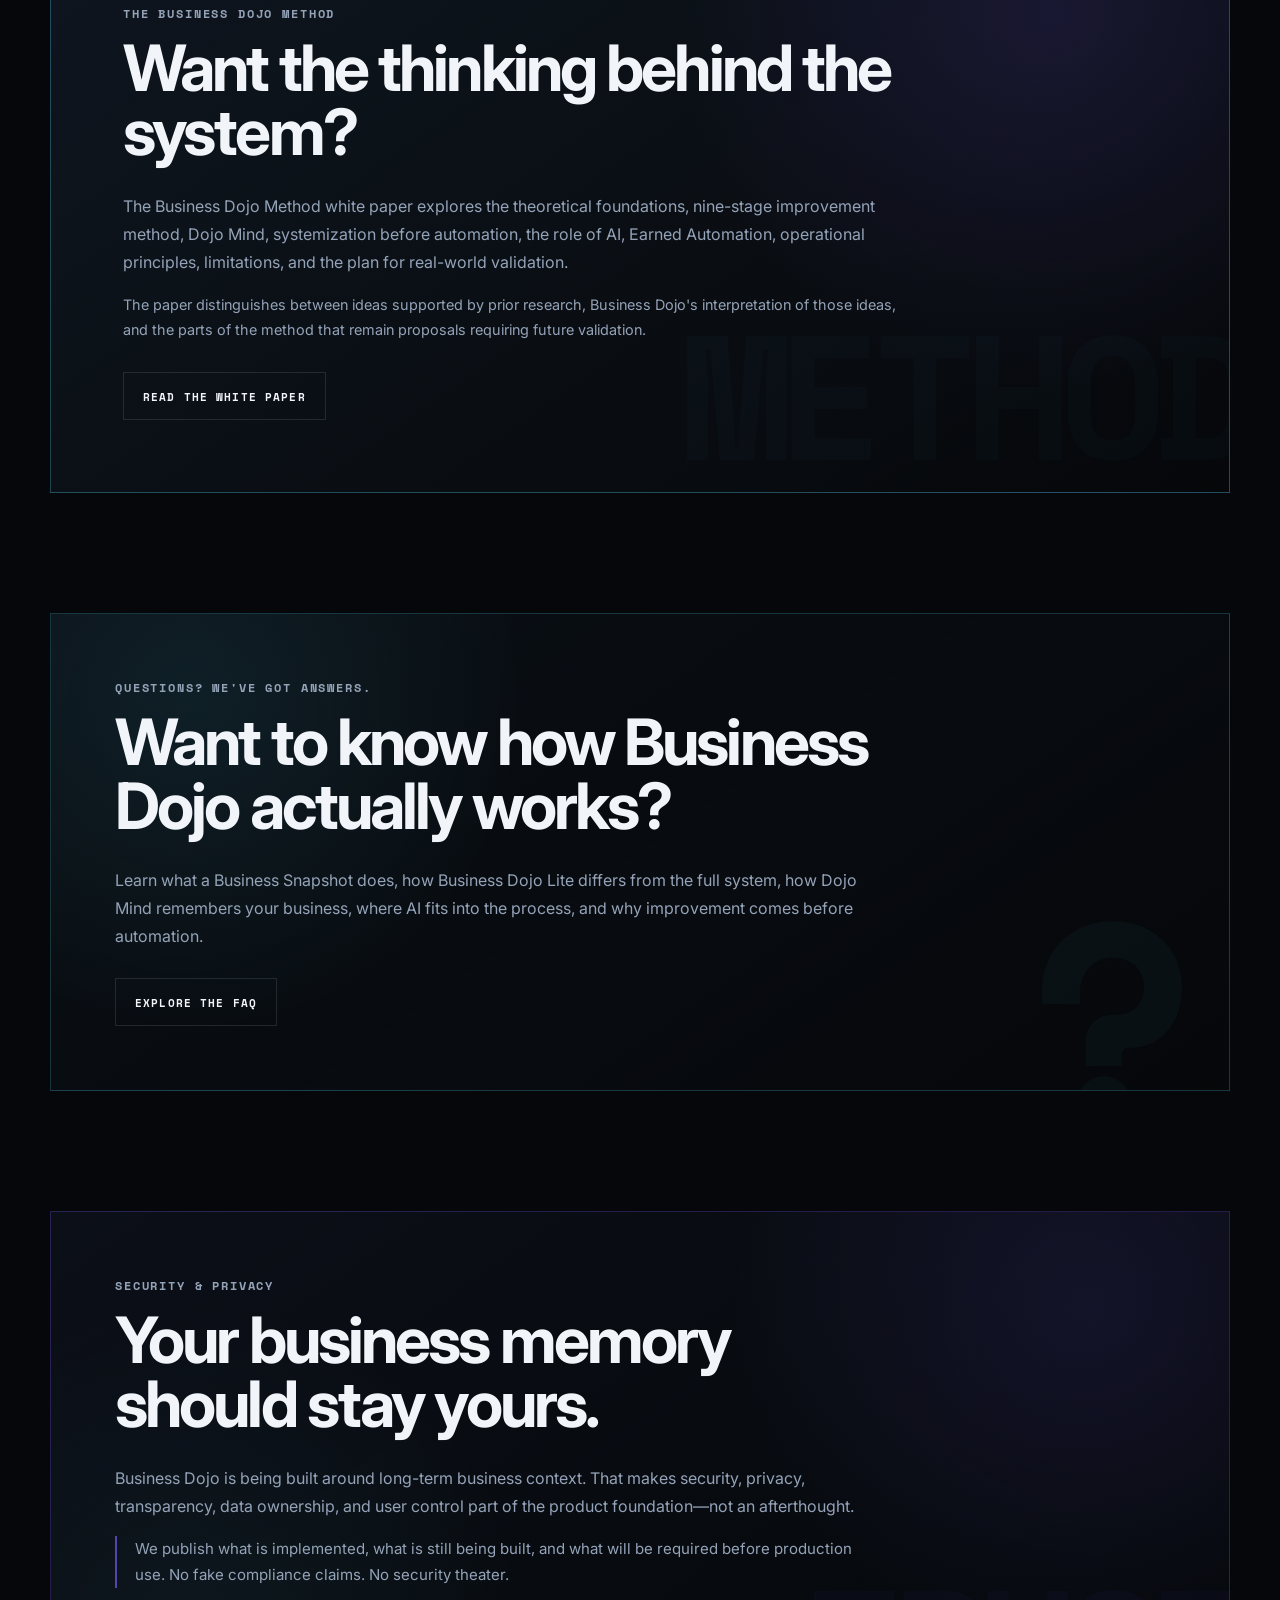
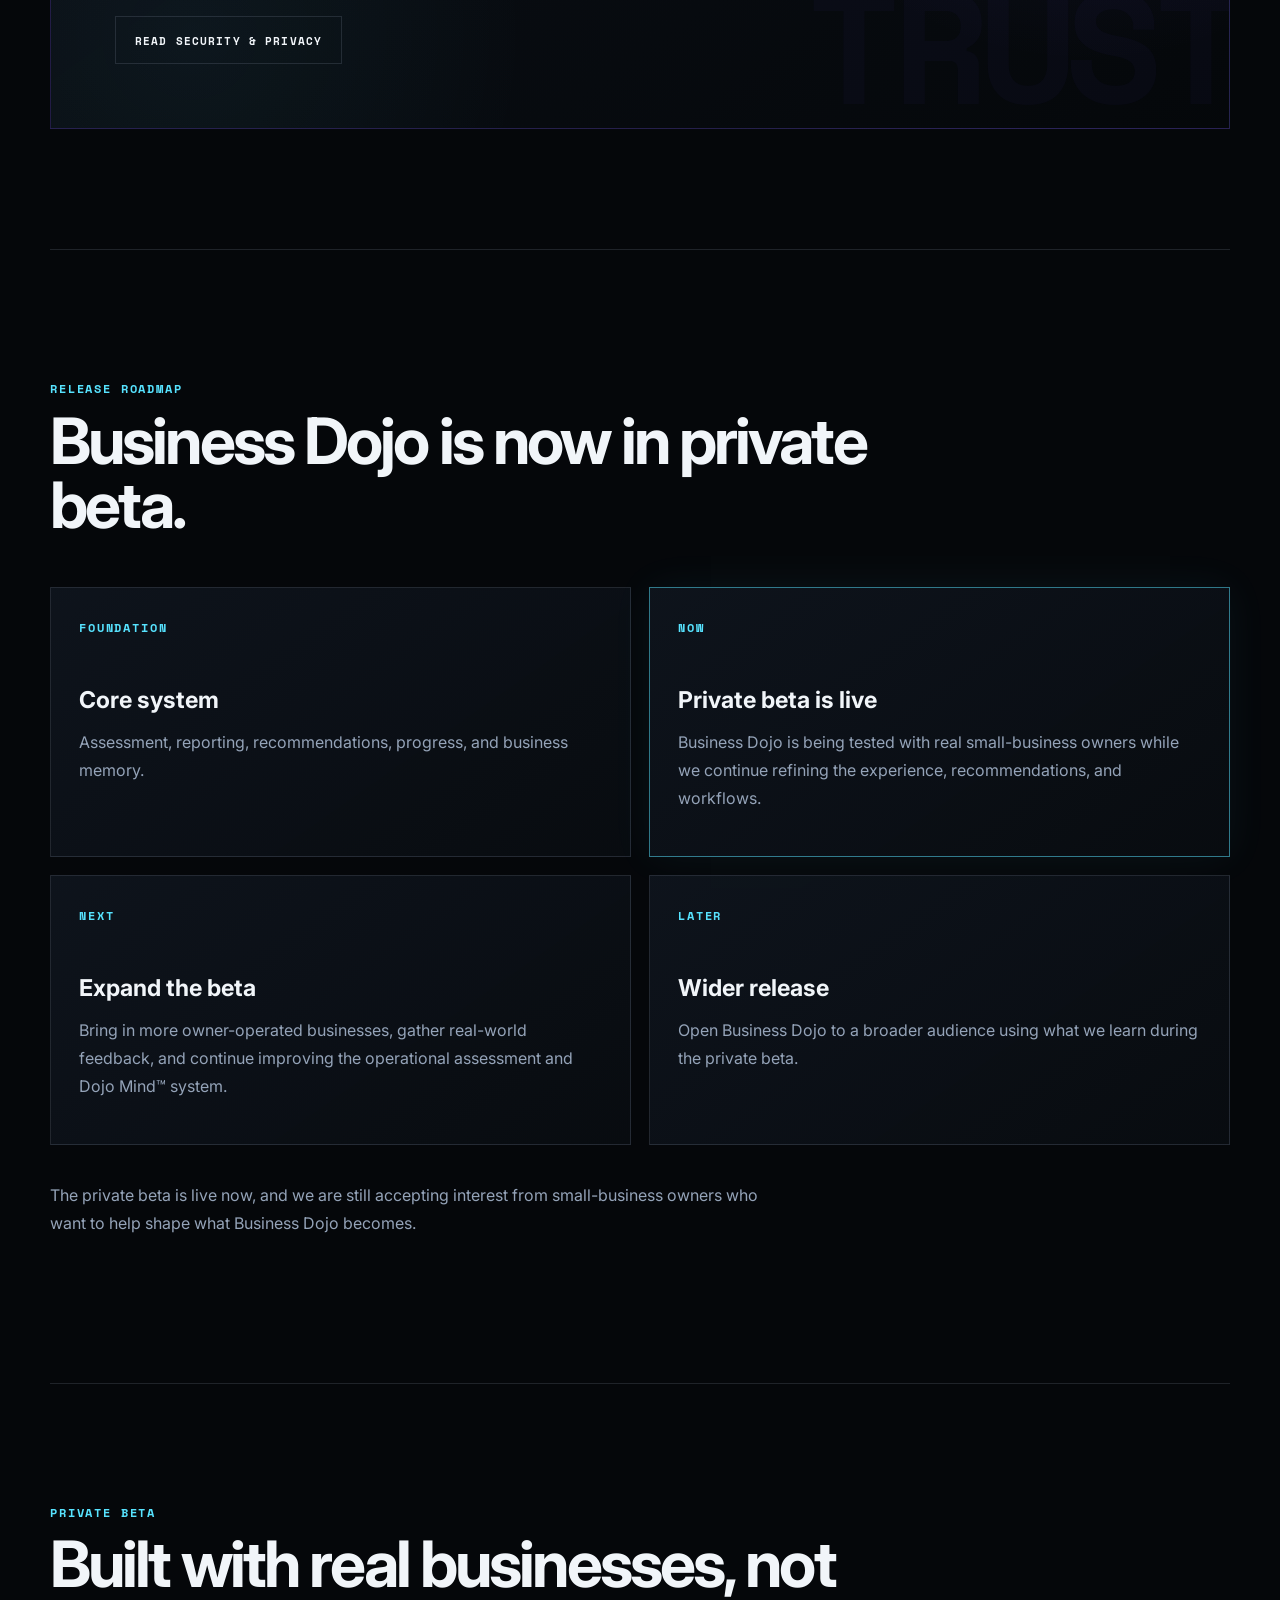
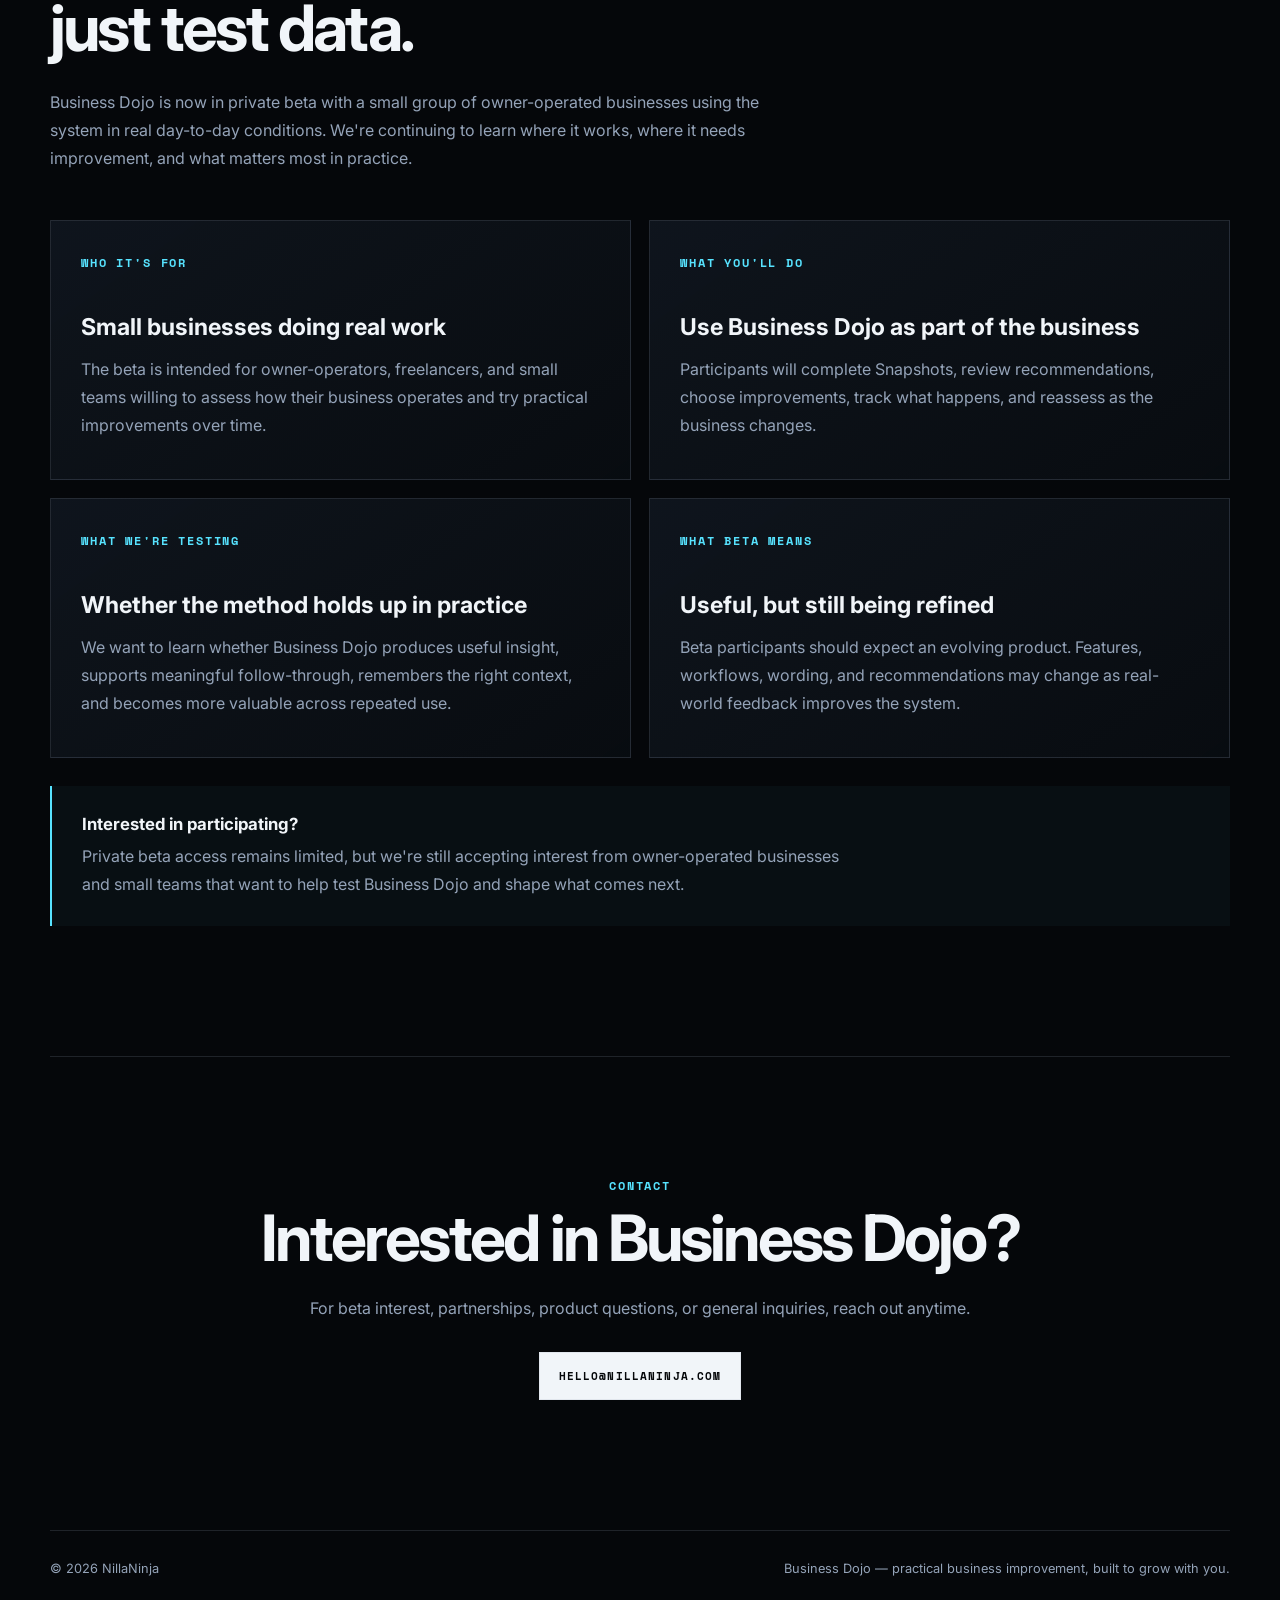
==== commit 99e24f97: "Refine Business Dojo overview CTA" ====
--- a/index.html
+++ b/index.html
@@ -167,6 +167,20 @@
           <span>Dojo Mind ready</span>
         </div>
       </aside>
+
+        <div class="hero-overview-cta">
+          <span>WANT THE SHORT VERSION?</span>
+
+          <a
+            href="overview.html"
+            target="_blank"
+            rel="noopener noreferrer"
+            class="hero-overview-link"
+          >
+            View the Overview
+            <span aria-hidden="true">↗</span>
+          </a>
+        </div>
     </section>
 
     <section id="about" class="content-section">
--- a/styles.css
+++ b/styles.css
@@ -385,7 +385,7 @@
   }
 }
 
-@media (max-width: 760px) {
+@media (max-width: 1100px) {
   .site-header {
     width: min(var(--max-width), calc(100% - 28px));
   }
@@ -483,7 +483,7 @@
   scroll-margin-top: 92px;
 }
 
-@media (max-width: 760px) {
+@media (max-width: 1100px) {
   .site-header {
     min-height: 64px;
     padding-top: 8px;
@@ -2057,3 +2057,645 @@
 
 }
 
+
+/* =========================================================
+   BUSINESS DOJO OVERVIEW — PRODUCT TOUR
+   ========================================================= */
+
+.overview-tour {
+  width: min(var(--max-width), calc(100% - 48px));
+  margin: 0 auto;
+  padding: 130px 0;
+  border-top: 1px solid var(--line);
+}
+
+.overview-tour-header {
+  max-width: 860px;
+  margin-bottom: 46px;
+}
+
+.overview-tour-header h2 {
+  max-width: 760px;
+}
+
+.overview-tour-header > p:not(.eyebrow) {
+  max-width: 760px;
+  color: var(--muted);
+  font-size: 1.04rem;
+  line-height: 1.8;
+}
+
+.overview-carousel {
+  position: relative;
+  overflow: hidden;
+  border: 1px solid rgba(87, 227, 255, 0.22);
+  background:
+    linear-gradient(
+      145deg,
+      rgba(16, 23, 32, 0.94),
+      rgba(5, 7, 10, 0.98)
+    );
+  box-shadow:
+    0 30px 90px rgba(0, 0, 0, 0.28),
+    0 0 50px rgba(87, 227, 255, 0.035);
+}
+
+.overview-carousel-track {
+  display: flex;
+  transition: transform 420ms ease;
+}
+
+.overview-carousel-slide {
+  min-width: 100%;
+  box-sizing: border-box;
+  padding: clamp(12px, 2vw, 22px);
+}
+
+.overview-carousel-slide img {
+  display: block;
+  width: 100%;
+  max-height: 78vh;
+  object-fit: contain;
+  background: #000;
+  border: 1px solid rgba(255, 255, 255, 0.06);
+}
+
+.overview-carousel-caption {
+  padding: 18px 4px 2px;
+}
+
+.overview-carousel-caption span {
+  color: var(--accent);
+  font-family: "Space Mono", monospace;
+  font-size: 0.7rem;
+  font-weight: 700;
+  letter-spacing: 0.14em;
+}
+
+.overview-carousel-button {
+  position: absolute;
+  top: 50%;
+  z-index: 4;
+  width: 52px;
+  height: 52px;
+  display: grid;
+  place-items: center;
+  padding: 0;
+  border: 1px solid rgba(255,255,255,.2);
+  border-radius: 50%;
+  background: rgba(5, 7, 10, 0.82);
+  color: #fff;
+  font-size: 1.65rem;
+  line-height: 1;
+  cursor: pointer;
+  transform: translateY(-50%);
+  backdrop-filter: blur(8px);
+  -webkit-backdrop-filter: blur(8px);
+}
+
+.overview-carousel-button:hover,
+.overview-carousel-button:focus-visible {
+  border-color: rgba(87, 227, 255, 0.5);
+  color: var(--accent);
+}
+
+.overview-carousel-prev {
+  left: 20px;
+}
+
+.overview-carousel-next {
+  right: 20px;
+}
+
+.overview-carousel-dots {
+  display: flex;
+  flex-wrap: wrap;
+  justify-content: center;
+  gap: 9px;
+  margin-top: 24px;
+}
+
+.overview-carousel-dot {
+  width: 9px;
+  height: 9px;
+  padding: 0;
+  border: 0;
+  border-radius: 50%;
+  background: rgba(255,255,255,.22);
+  cursor: pointer;
+}
+
+.overview-carousel-dot.active {
+  background: var(--accent);
+  box-shadow: 0 0 12px rgba(87, 227, 255, 0.4);
+}
+
+.overview-carousel-empty {
+  width: 100%;
+  padding: 100px 30px;
+  color: var(--muted);
+  text-align: center;
+  line-height: 1.7;
+}
+
+@media (max-width: 760px) {
+  .overview-tour {
+    width: calc(100% - 28px);
+    padding: 90px 0;
+  }
+
+  .overview-carousel-slide {
+    padding: 8px;
+  }
+
+  .overview-carousel-button {
+    width: 42px;
+    height: 42px;
+  }
+
+  .overview-carousel-prev {
+    left: 10px;
+  }
+
+  .overview-carousel-next {
+    right: 10px;
+  }
+}
+
+@media (prefers-reduced-motion: reduce) {
+  .overview-carousel-track {
+    transition: none;
+  }
+}
+
+
+/* =========================================================
+   PRODUCT TOUR — CAROUSEL LAYOUT FIX + CARD TREATMENT
+   ========================================================= */
+
+.overview-carousel {
+  position: relative;
+  width: 100%;
+  overflow: hidden;
+  padding: 18px;
+  border: 1px solid var(--line);
+  background:
+    linear-gradient(
+      145deg,
+      rgba(16, 23, 32, 0.82),
+      rgba(8, 12, 17, 0.9)
+    );
+}
+
+.overview-carousel-track {
+  display: flex !important;
+  flex-direction: row !important;
+  flex-wrap: nowrap !important;
+  align-items: stretch;
+  width: 100%;
+  transition: transform 420ms ease;
+  will-change: transform;
+}
+
+.overview-carousel-slide {
+  flex: 0 0 100% !important;
+  min-width: 100% !important;
+  width: 100% !important;
+  box-sizing: border-box;
+
+  padding: clamp(10px, 1.8vw, 18px);
+
+  border: 1px solid rgba(87, 227, 255, 0.16);
+
+  background:
+    radial-gradient(
+      circle at 90% 5%,
+      rgba(87, 227, 255, 0.045),
+      transparent 28%
+    ),
+    linear-gradient(
+      145deg,
+      rgba(18, 27, 37, 0.94),
+      rgba(9, 14, 20, 0.97)
+    );
+}
+
+.overview-carousel-slide img {
+  display: block;
+  width: 100%;
+  height: auto;
+  max-height: 72vh;
+  object-fit: contain;
+
+  border: 1px solid rgba(255, 255, 255, 0.07);
+
+  background: #070a0e;
+
+  box-shadow:
+    0 18px 50px rgba(0, 0, 0, 0.24);
+}
+
+.overview-carousel-caption {
+  display: flex;
+  align-items: center;
+  min-height: 58px;
+  padding: 18px 8px 2px;
+}
+
+.overview-carousel-caption span {
+  color: var(--accent);
+  font-family: "Space Mono", monospace;
+  font-size: 0.7rem;
+  font-weight: 700;
+  letter-spacing: 0.15em;
+}
+
+.overview-carousel-button {
+  top: 50%;
+  z-index: 20;
+}
+
+.overview-carousel-dots {
+  margin-top: 26px;
+}
+
+@media (max-width: 760px) {
+
+  .overview-carousel {
+    padding: 8px;
+  }
+
+  .overview-carousel-slide {
+    padding: 7px;
+  }
+
+  .overview-carousel-slide img {
+    max-height: 68vh;
+  }
+
+  .overview-carousel-caption {
+    min-height: 48px;
+    padding: 14px 5px 2px;
+  }
+
+}
+
+/* =========================================================
+   PRODUCT TOUR — NINJA STAR PAGINATION
+   ========================================================= */
+
+.overview-carousel-dots {
+  display: flex;
+  flex-wrap: wrap;
+  justify-content: center;
+  gap: 14px;
+  margin-top: 26px;
+}
+
+.overview-carousel-dot {
+  width: 18px;
+  height: 18px;
+  padding: 0;
+  border: 0;
+  background: rgba(255, 255, 255, 0.22);
+  cursor: pointer;
+
+  clip-path: polygon(
+    50% 0%,
+    61% 28%,
+    100% 50%,
+    61% 72%,
+    50% 100%,
+    39% 72%,
+    0% 50%,
+    39% 28%
+  );
+
+  transition:
+    transform 180ms ease,
+    background 180ms ease,
+    box-shadow 180ms ease,
+    opacity 180ms ease;
+
+  opacity: 0.8;
+}
+
+.overview-carousel-dot:hover,
+.overview-carousel-dot:focus-visible {
+  transform: scale(1.08);
+  opacity: 1;
+  background: rgba(87, 227, 255, 0.55);
+  box-shadow: 0 0 10px rgba(87, 227, 255, 0.25);
+}
+
+.overview-carousel-dot.active {
+  background: var(--accent);
+  opacity: 1;
+  box-shadow:
+    0 0 12px rgba(87, 227, 255, 0.55),
+    0 0 26px rgba(87, 227, 255, 0.22);
+  transform: scale(1.12);
+}
+
+@media (max-width: 760px) {
+  .overview-carousel-dot {
+    width: 16px;
+    height: 16px;
+  }
+
+  .overview-carousel-dots {
+    gap: 12px;
+  }
+}
+
+/* =========================================================
+   PRODUCT TOUR — SMALLER SHURIKEN PAGINATION
+   ========================================================= */
+
+.overview-carousel-dots {
+  gap: 8px;
+  margin-top: 22px;
+}
+
+.overview-carousel-dot {
+  position: relative;
+
+  width: 11px;
+  height: 11px;
+
+  flex: 0 0 11px;
+
+  padding: 0;
+  border: 0;
+
+  background: rgba(255, 255, 255, 0.18);
+
+  clip-path: polygon(
+    50% 0%,
+    58% 34%,
+    100% 18%,
+    66% 44%,
+    100% 82%,
+    58% 66%,
+    50% 100%,
+    42% 66%,
+    0% 82%,
+    34% 44%,
+    0% 18%,
+    42% 34%
+  );
+
+  cursor: pointer;
+
+  opacity: 0.7;
+
+  transition:
+    transform 160ms ease,
+    background 160ms ease,
+    opacity 160ms ease,
+    filter 160ms ease;
+}
+
+.overview-carousel-dot:hover,
+.overview-carousel-dot:focus-visible {
+  background: rgba(87, 227, 255, 0.55);
+  opacity: 1;
+  transform: scale(1.08) rotate(12deg);
+}
+
+.overview-carousel-dot.active {
+  background: var(--accent);
+  opacity: 1;
+
+  transform: scale(1.12) rotate(12deg);
+
+  filter:
+    drop-shadow(0 0 3px rgba(87, 227, 255, 0.85))
+    drop-shadow(0 0 7px rgba(87, 227, 255, 0.35));
+}
+
+@media (max-width: 760px) {
+  .overview-carousel-dot {
+    width: 9px;
+    height: 9px;
+    flex-basis: 9px;
+  }
+
+  .overview-carousel-dots {
+    gap: 7px;
+  }
+}
+
+/* =========================================================
+   PRODUCT TOUR — 3-BLADE SHURIKEN PAGINATION
+   ========================================================= */
+
+.overview-carousel-dot {
+  width: 11px;
+  height: 11px;
+  flex: 0 0 11px;
+
+  clip-path: polygon(
+    50% 0%,
+    59% 34%,
+    94% 73%,
+    61% 60%,
+    50% 100%,
+    39% 60%,
+    6% 73%,
+    41% 34%
+  );
+
+  background: rgba(255, 255, 255, 0.18);
+}
+
+.overview-carousel-dot:hover,
+.overview-carousel-dot:focus-visible {
+  background: rgba(87, 227, 255, 0.55);
+  transform: scale(1.1) rotate(18deg);
+}
+
+.overview-carousel-dot.active {
+  background: var(--accent);
+  transform: scale(1.15) rotate(18deg);
+
+  filter:
+    drop-shadow(0 0 3px rgba(87, 227, 255, 0.9))
+    drop-shadow(0 0 7px rgba(87, 227, 255, 0.35));
+}
+
+/* =========================================================
+   PRODUCT TOUR — TRIANGLE PAGINATION
+   ========================================================= */
+
+.overview-carousel-dot {
+  width: 10px;
+  height: 10px;
+  flex: 0 0 10px;
+
+  clip-path: polygon(
+    50% 0%,
+    100% 100%,
+    0% 100%
+  );
+
+  background: rgba(255, 255, 255, 0.18);
+  opacity: 0.65;
+}
+
+.overview-carousel-dot:hover,
+.overview-carousel-dot:focus-visible {
+  background: rgba(87, 227, 255, 0.55);
+  opacity: 1;
+  transform: scale(1.1);
+}
+
+.overview-carousel-dot.active {
+  background: var(--accent);
+  opacity: 1;
+  transform: scale(1.18);
+
+  filter:
+    drop-shadow(0 0 3px rgba(87, 227, 255, 0.9))
+    drop-shadow(0 0 7px rgba(87, 227, 255, 0.35));
+}
+
+@media (max-width: 760px) {
+  .overview-carousel-dot {
+    width: 8px;
+    height: 8px;
+    flex-basis: 8px;
+  }
+}
+
+
+/* =========================================================
+   HERO — OVERVIEW CTA
+   ========================================================= */
+
+.hero-overview-cta {
+  grid-column: 2;
+  display: flex;
+  align-items: center;
+  justify-content: space-between;
+  gap: 24px;
+  margin-top: -34px;
+  padding: 20px 22px;
+  border: 1px solid rgba(87, 227, 255, 0.18);
+  background:
+    linear-gradient(
+      145deg,
+      rgba(16, 23, 32, 0.84),
+      rgba(8, 12, 17, 0.9)
+    );
+}
+
+.hero-overview-cta > div {
+  min-width: 0;
+}
+
+.hero-overview-cta > div > span {
+  display: block;
+  margin-bottom: 7px;
+  color: var(--accent);
+  font-family: "Space Mono", monospace;
+  font-size: 0.66rem;
+  font-weight: 700;
+  letter-spacing: 0.14em;
+}
+
+.hero-overview-cta p {
+  margin: 0;
+  color: var(--muted);
+  font-size: 0.86rem;
+  line-height: 1.55;
+}
+
+.hero-overview-link {
+  display: inline-flex;
+  flex: 0 0 auto;
+  align-items: center;
+  gap: 8px;
+  min-height: 42px;
+  padding: 11px 14px;
+  border: 1px solid rgba(87, 227, 255, 0.28);
+  color: var(--text);
+  font-family: "Space Mono", monospace;
+  font-size: 0.67rem;
+  font-weight: 700;
+  letter-spacing: 0.08em;
+  text-transform: uppercase;
+  transition:
+    transform 180ms ease,
+    border-color 180ms ease,
+    background 180ms ease,
+    color 180ms ease;
+}
+
+.hero-overview-link:hover,
+.hero-overview-link:focus-visible {
+  transform: translateY(-2px);
+  border-color: rgba(87, 227, 255, 0.55);
+  background: rgba(87, 227, 255, 0.05);
+  color: var(--accent);
+}
+
+.hero-overview-link span {
+  font-size: 0.9rem;
+}
+
+@media (max-width: 1100px) {
+  .hero-overview-cta {
+    grid-column: 1;
+    margin-top: 0;
+  }
+}
+
+@media (max-width: 620px) {
+  .hero-overview-cta {
+    align-items: stretch;
+    flex-direction: column;
+    gap: 16px;
+    padding: 18px;
+  }
+
+  .hero-overview-link {
+    justify-content: center;
+    width: 100%;
+  }
+}
+
+
+/* Overview CTA vertical layout */
+
+.hero-overview-cta {
+  flex-direction: column;
+  align-items: flex-start;
+  justify-content: center;
+  gap: 10px;
+  min-height: 92px;
+}
+
+.hero-overview-cta > span {
+  color: var(--accent);
+  font-family: "Space Mono", monospace;
+  font-size: 0.58rem;
+  font-weight: 700;
+  letter-spacing: 0.16em;
+  line-height: 1.4;
+}
+
+.hero-overview-link {
+  align-self: flex-start;
+}
+
+/* Center overview CTA content */
+
+.hero-overview-cta {
+  align-items: center;
+  text-align: center;
+}
+
+.hero-overview-link {
+  align-self: center;
+}
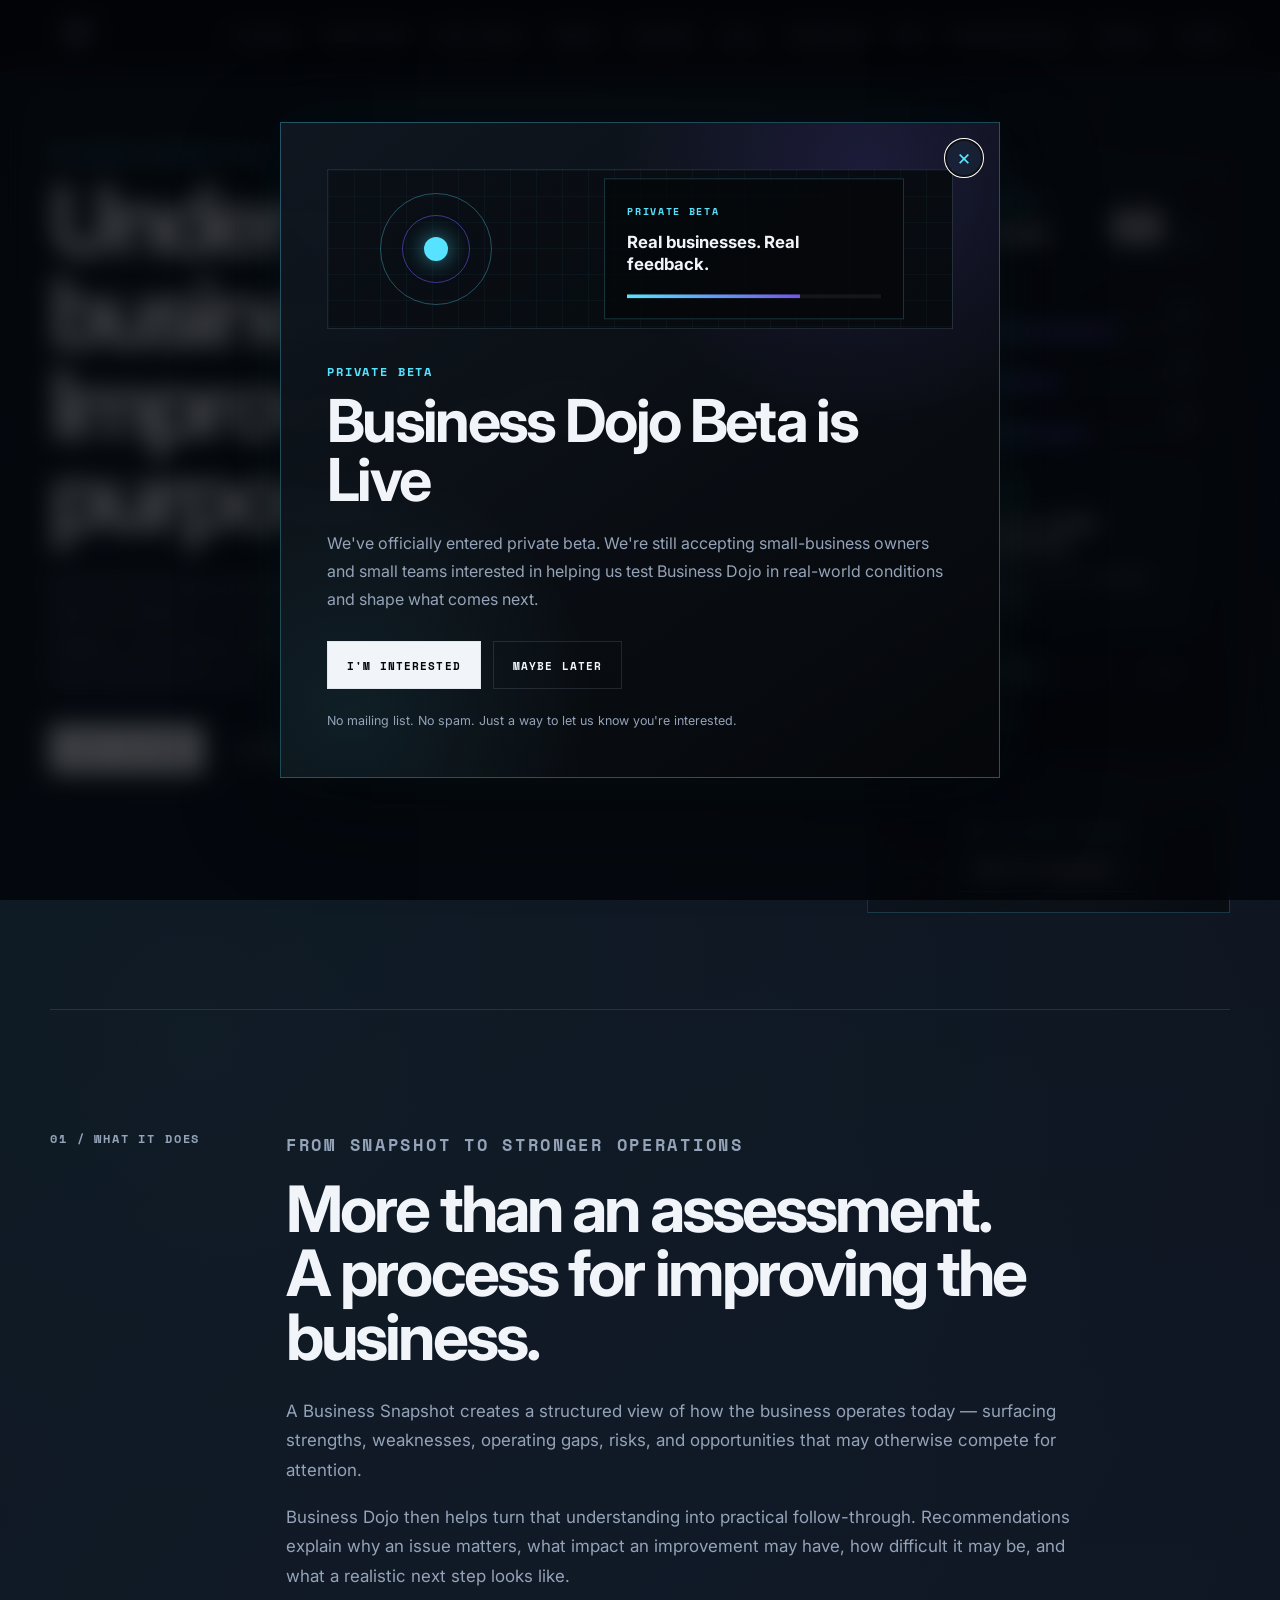
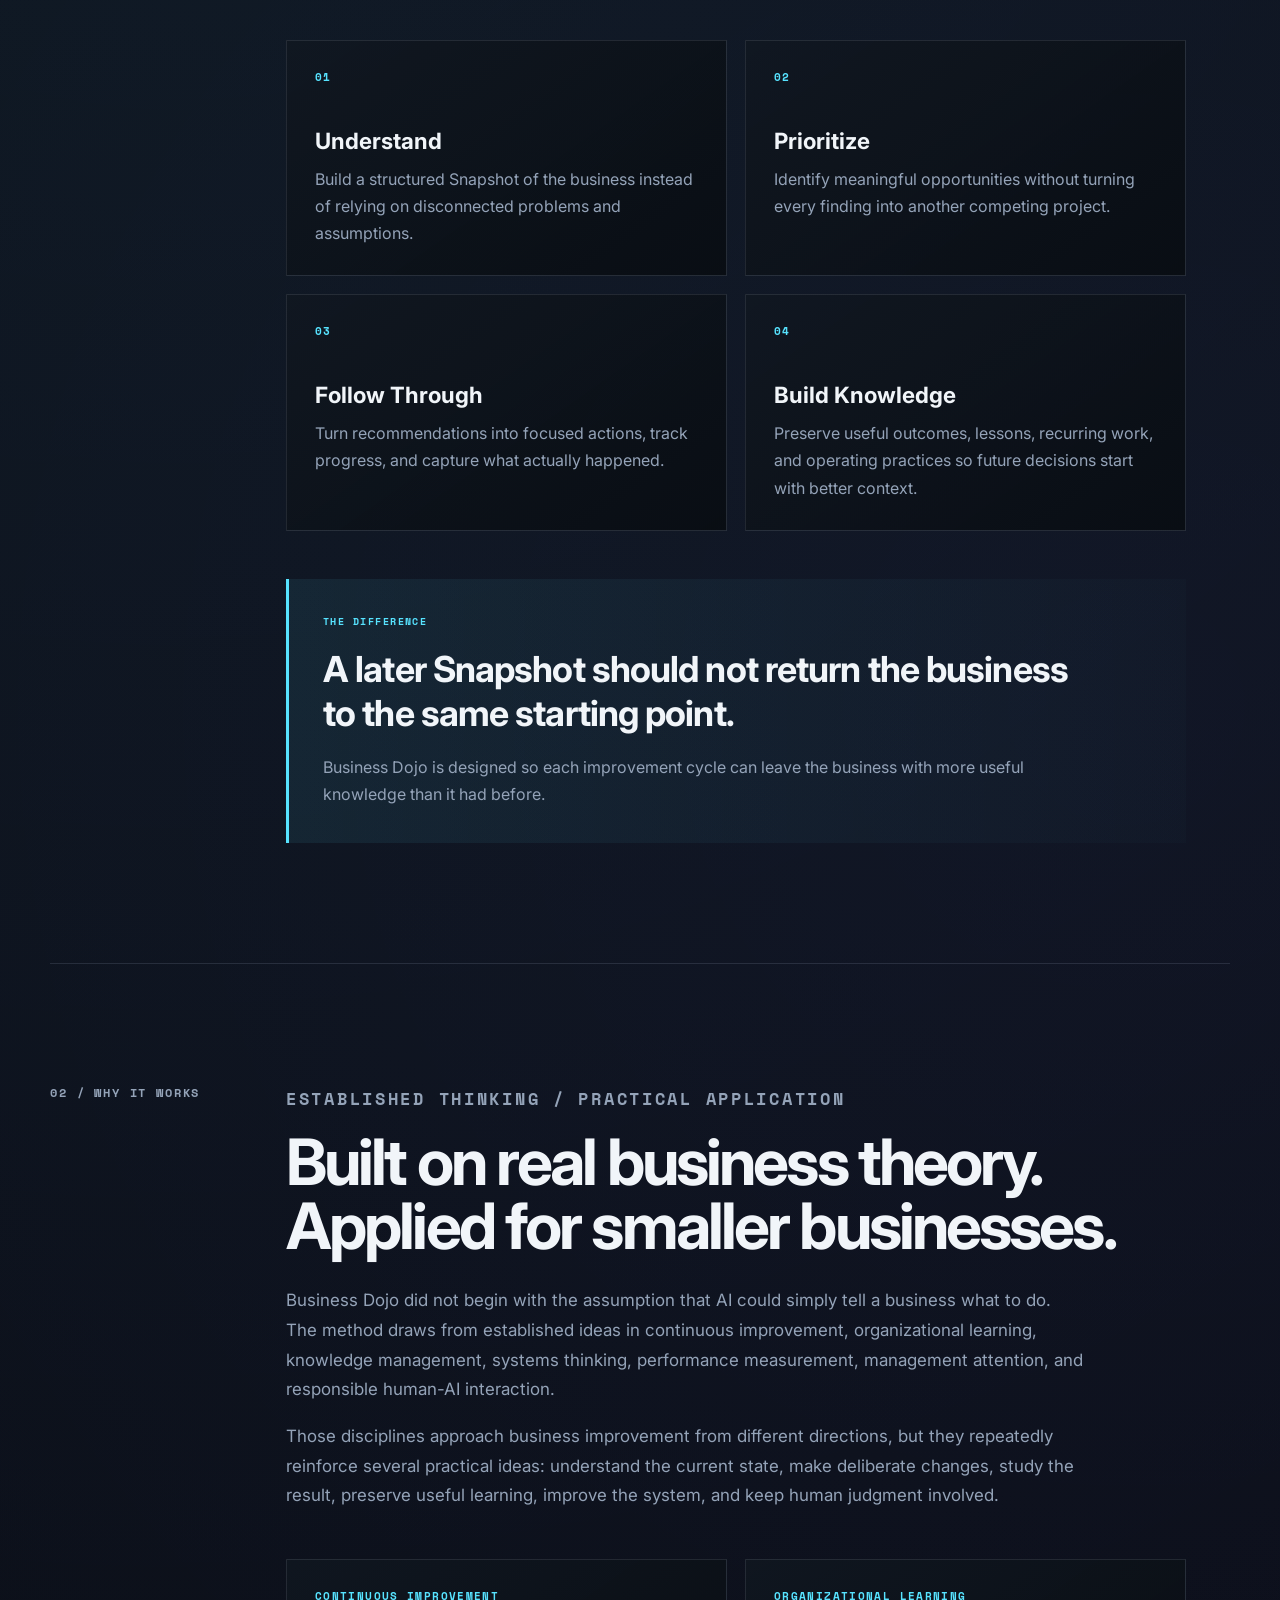
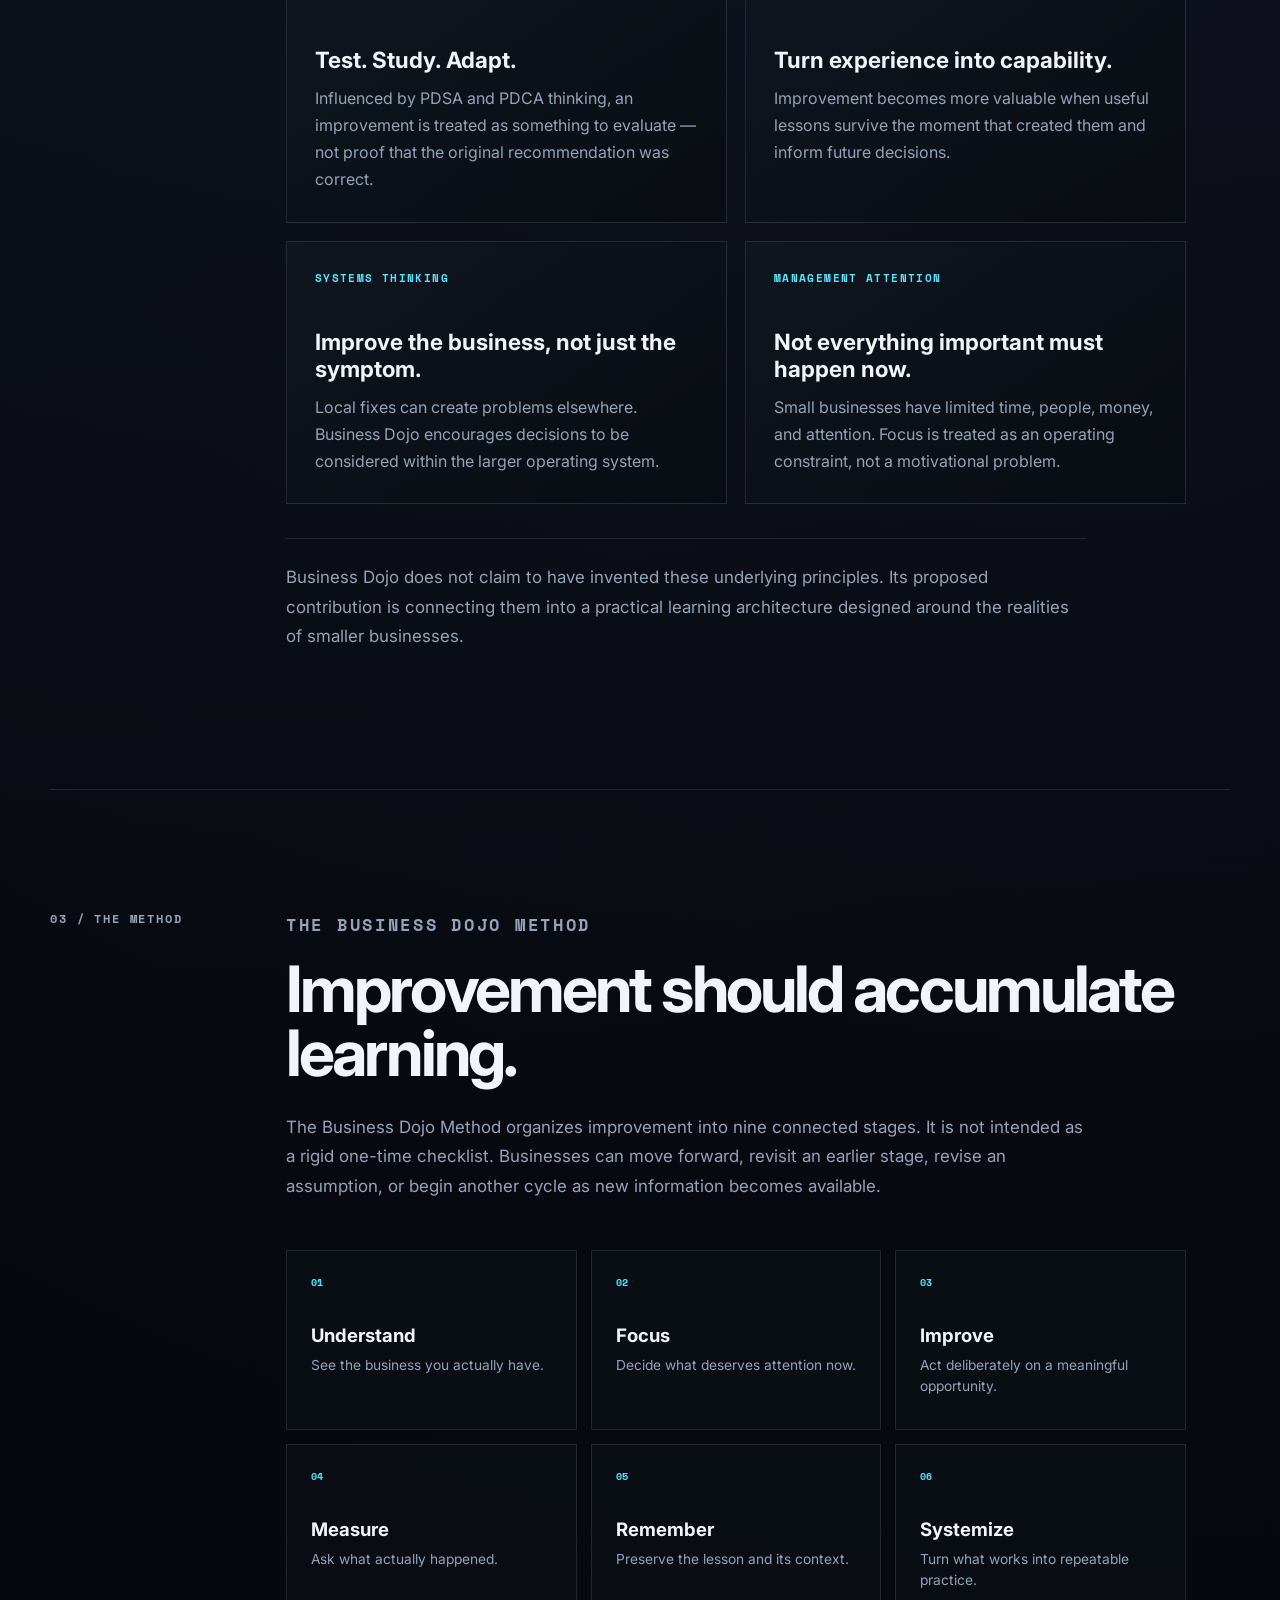
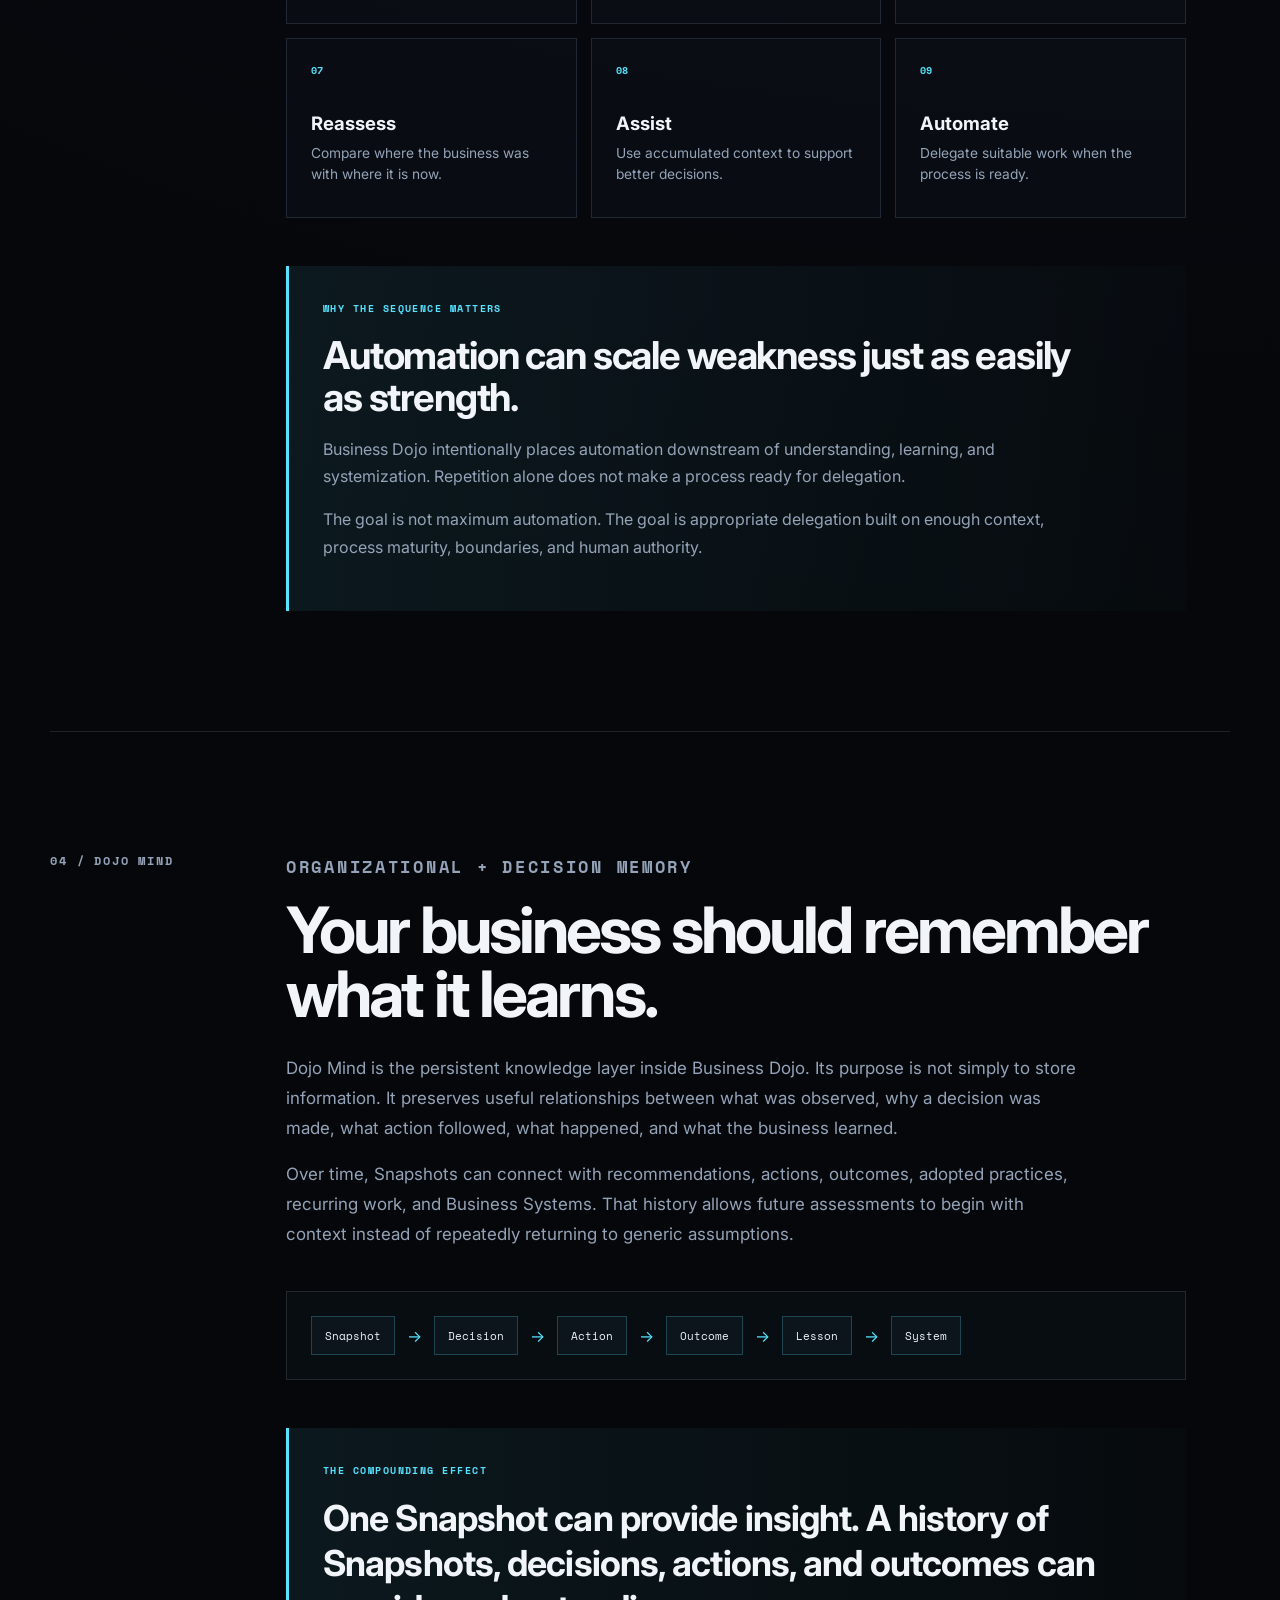
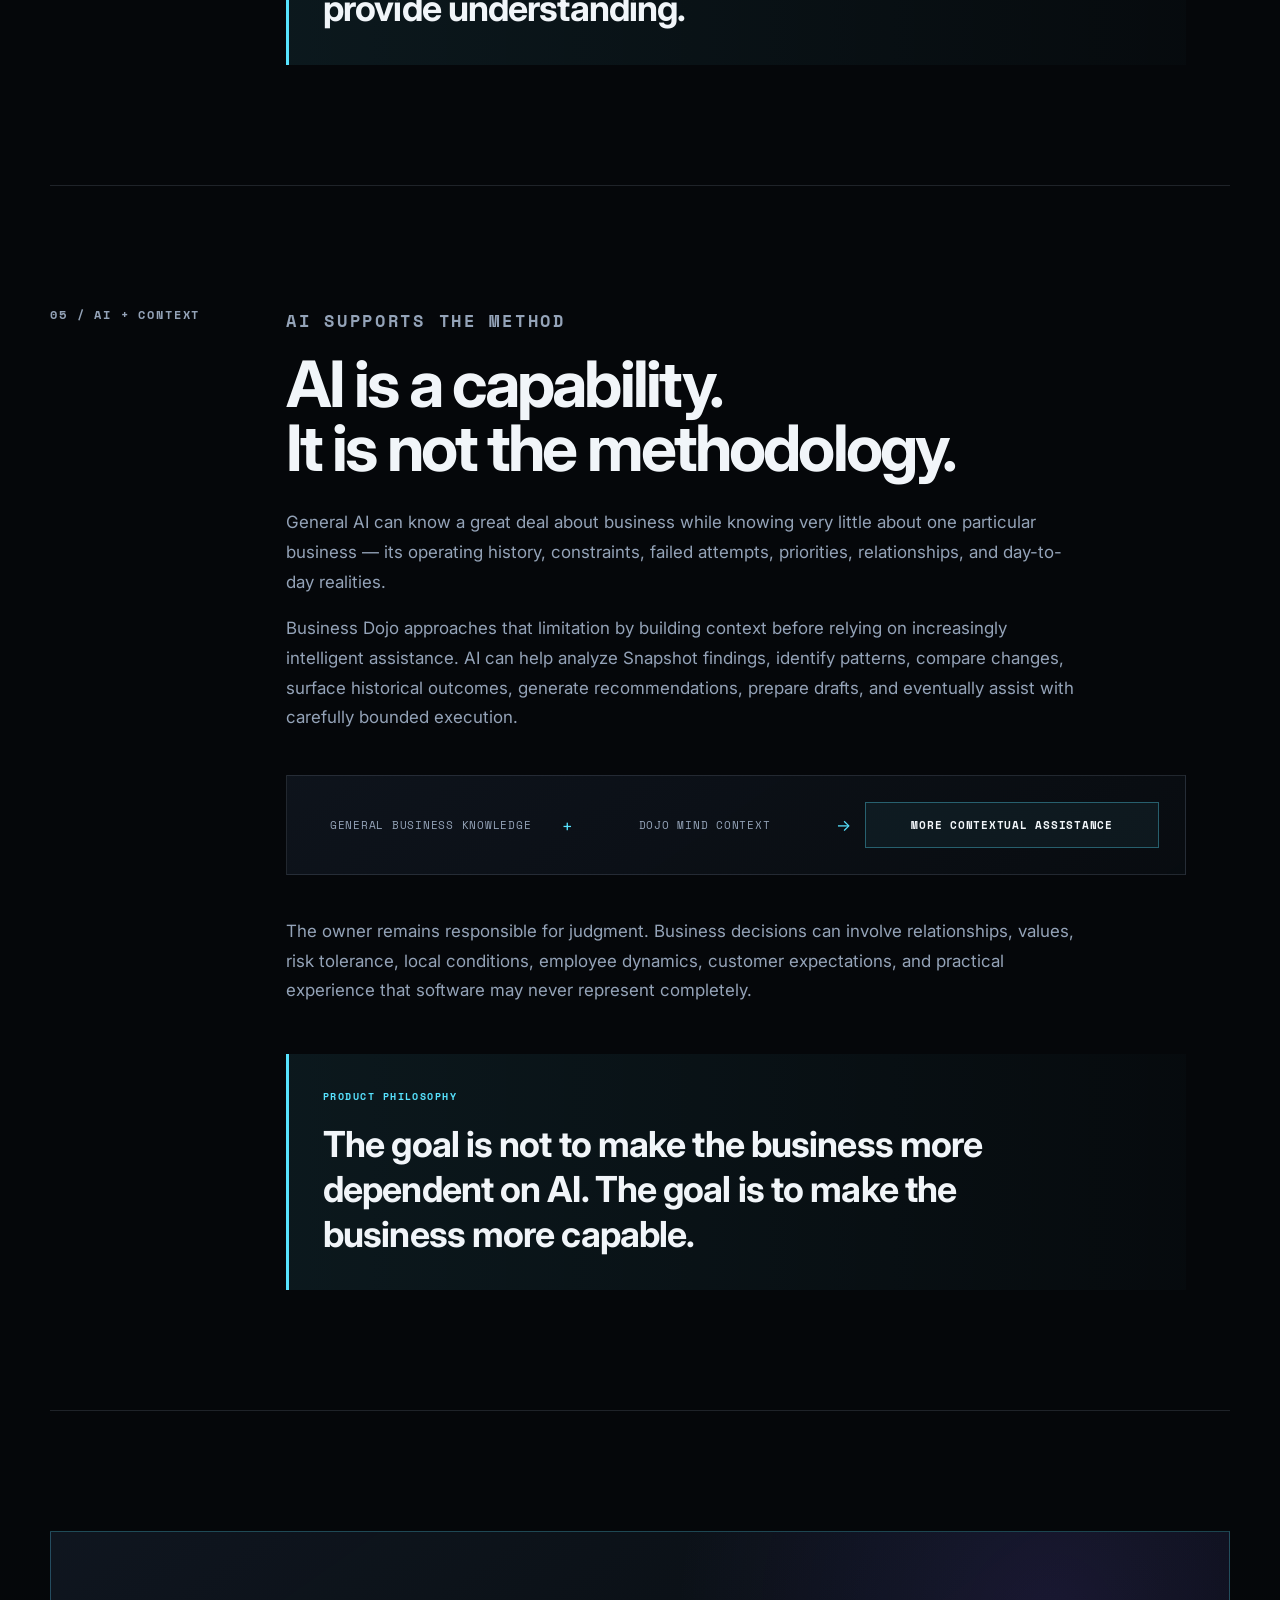
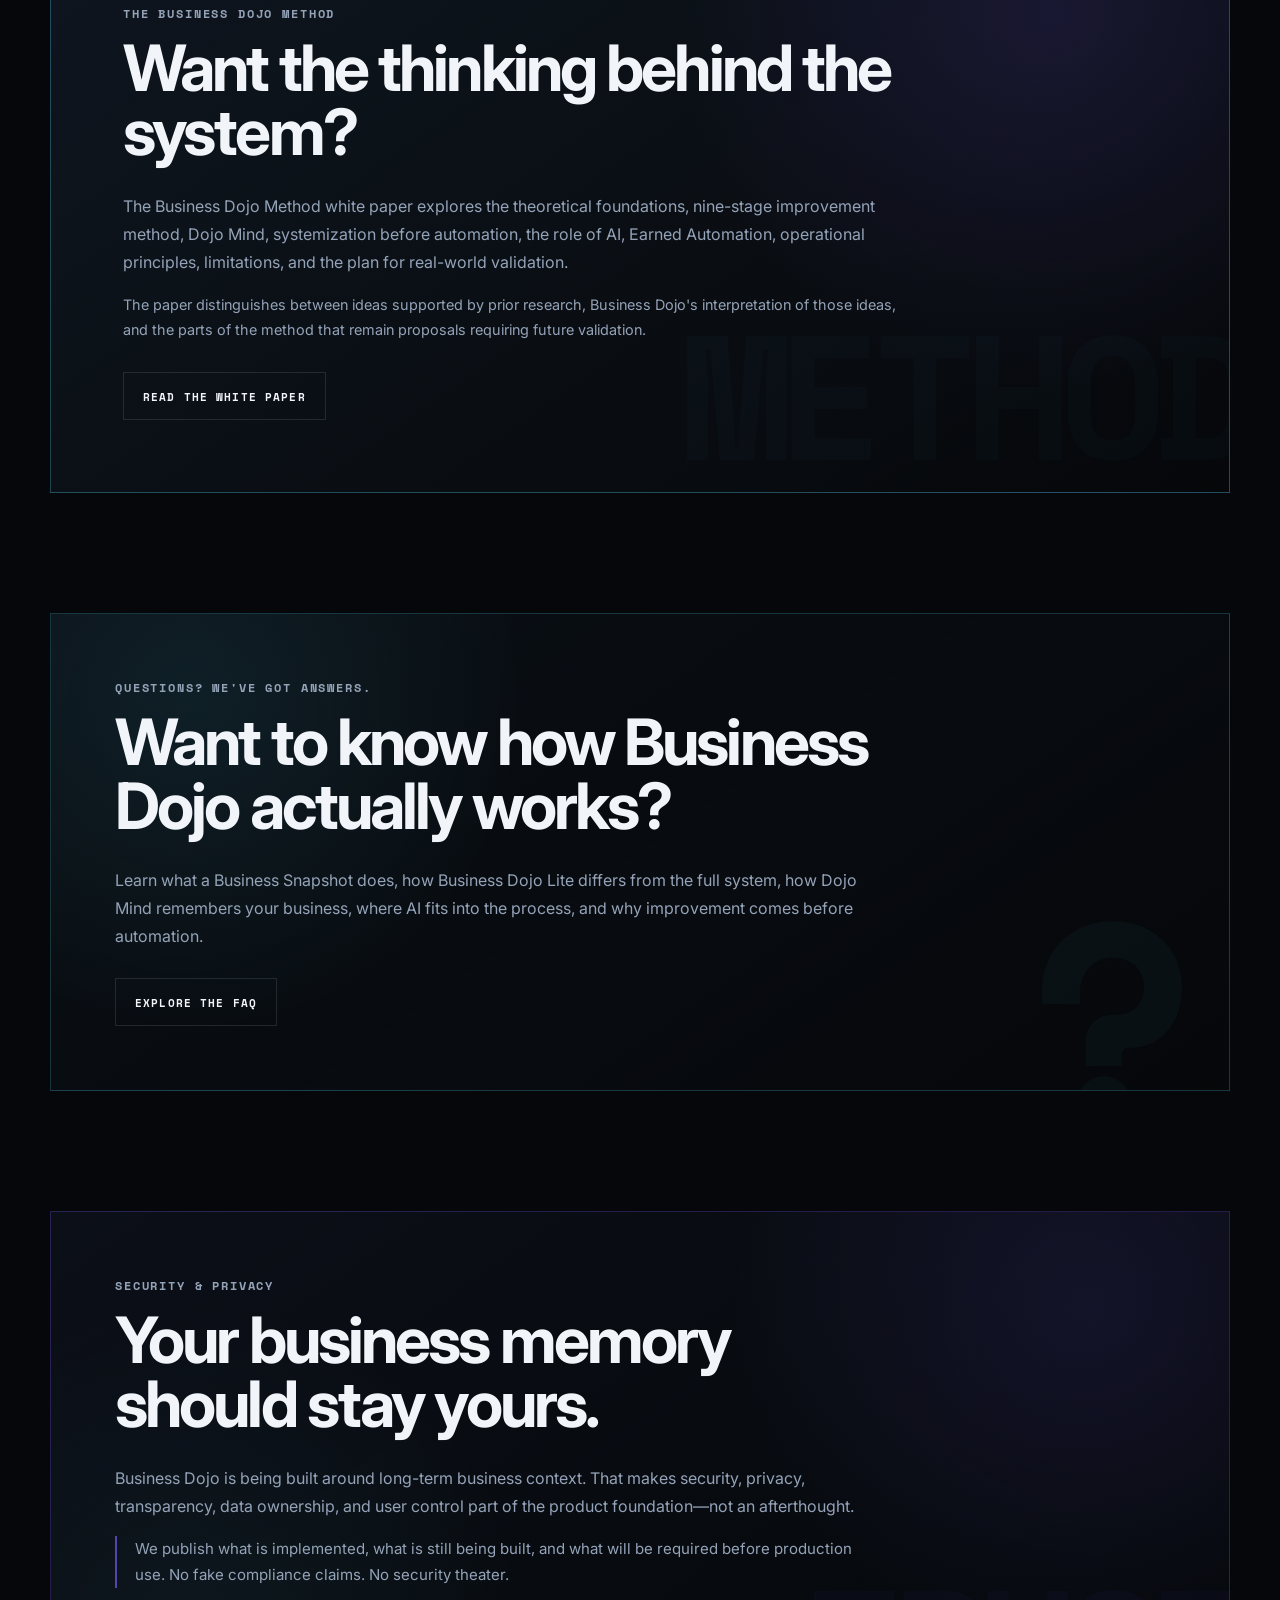
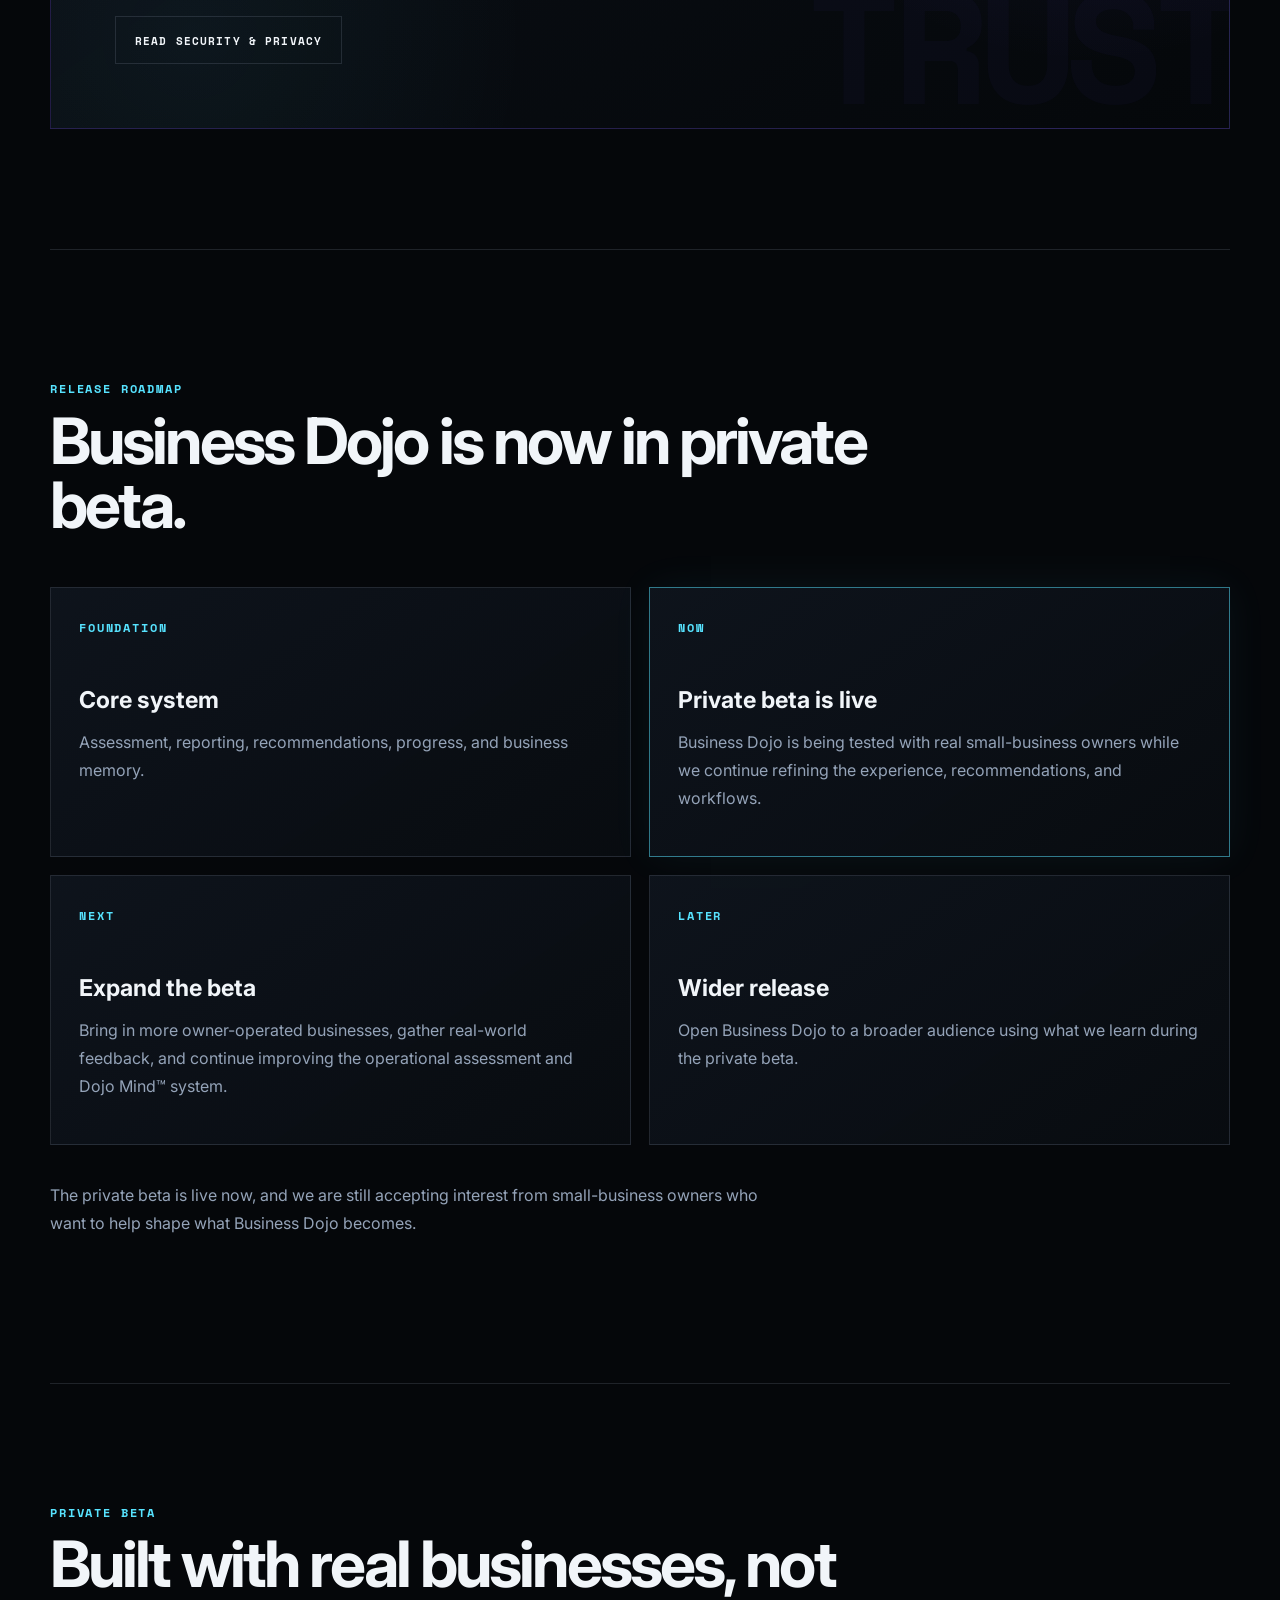
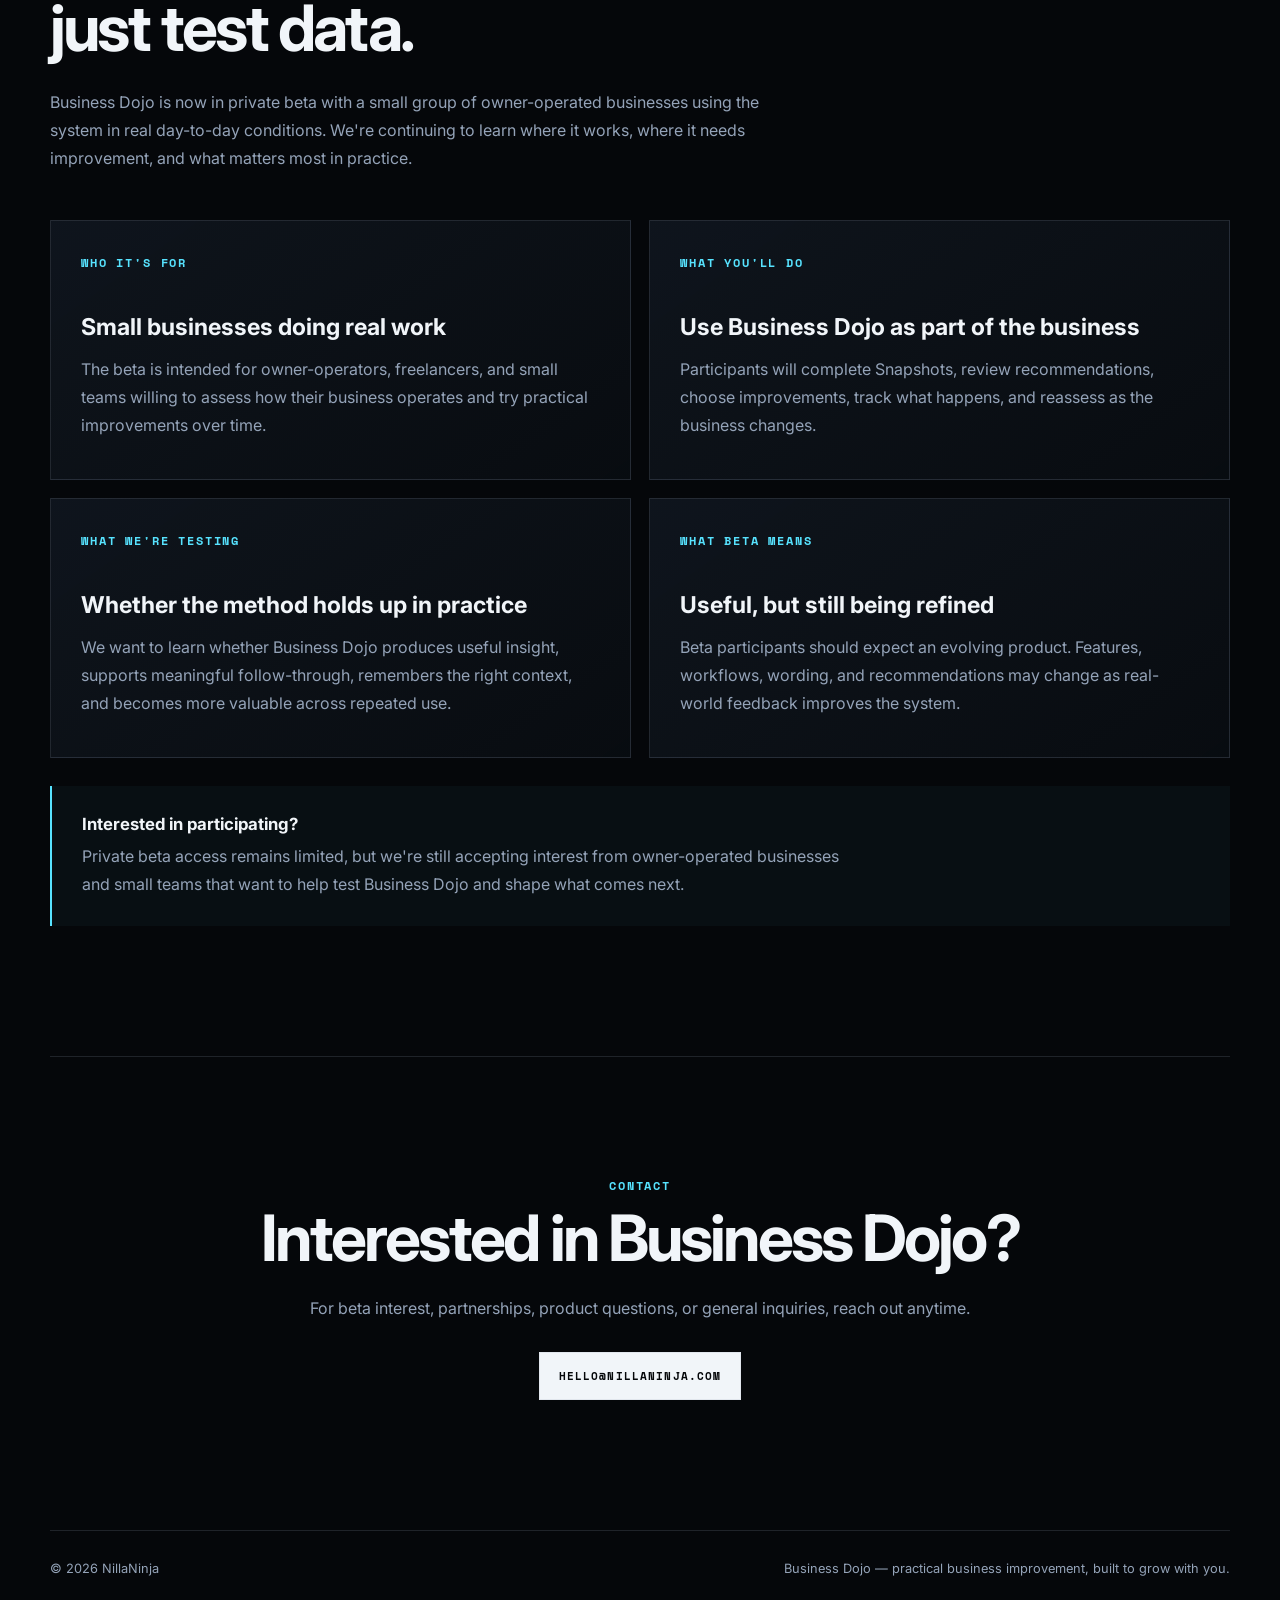
==== commit 2f23a4b9: "Add canonical URLs across Business Dojo site" ====
--- a/index.html
+++ b/index.html
@@ -44,6 +44,29 @@
 
   <link rel="stylesheet" href="styles.css" />
   <link rel="icon" href="/favicon.ico" sizes="any">
+
+  <script type="application/ld+json">
+  {
+    "@context": "https://schema.org",
+    "@type": "SoftwareApplication",
+    "name": "Business Dojo",
+    "applicationCategory": "BusinessApplication",
+    "operatingSystem": "Web",
+    "url": "https://nillaninja.com/",
+    "description": "Business Dojo helps small businesses assess operations, prioritize improvements, track outcomes, preserve business knowledge, and build stronger systems over time.",
+    "creator": {
+      "@type": "Organization",
+      "name": "NillaNinja",
+      "url": "https://nillaninja.com/"
+    },
+    "publisher": {
+      "@type": "Organization",
+      "name": "NillaNinja",
+      "url": "https://nillaninja.com/"
+    }
+  }
+  </script>
+
 </head>
 
 <body>
